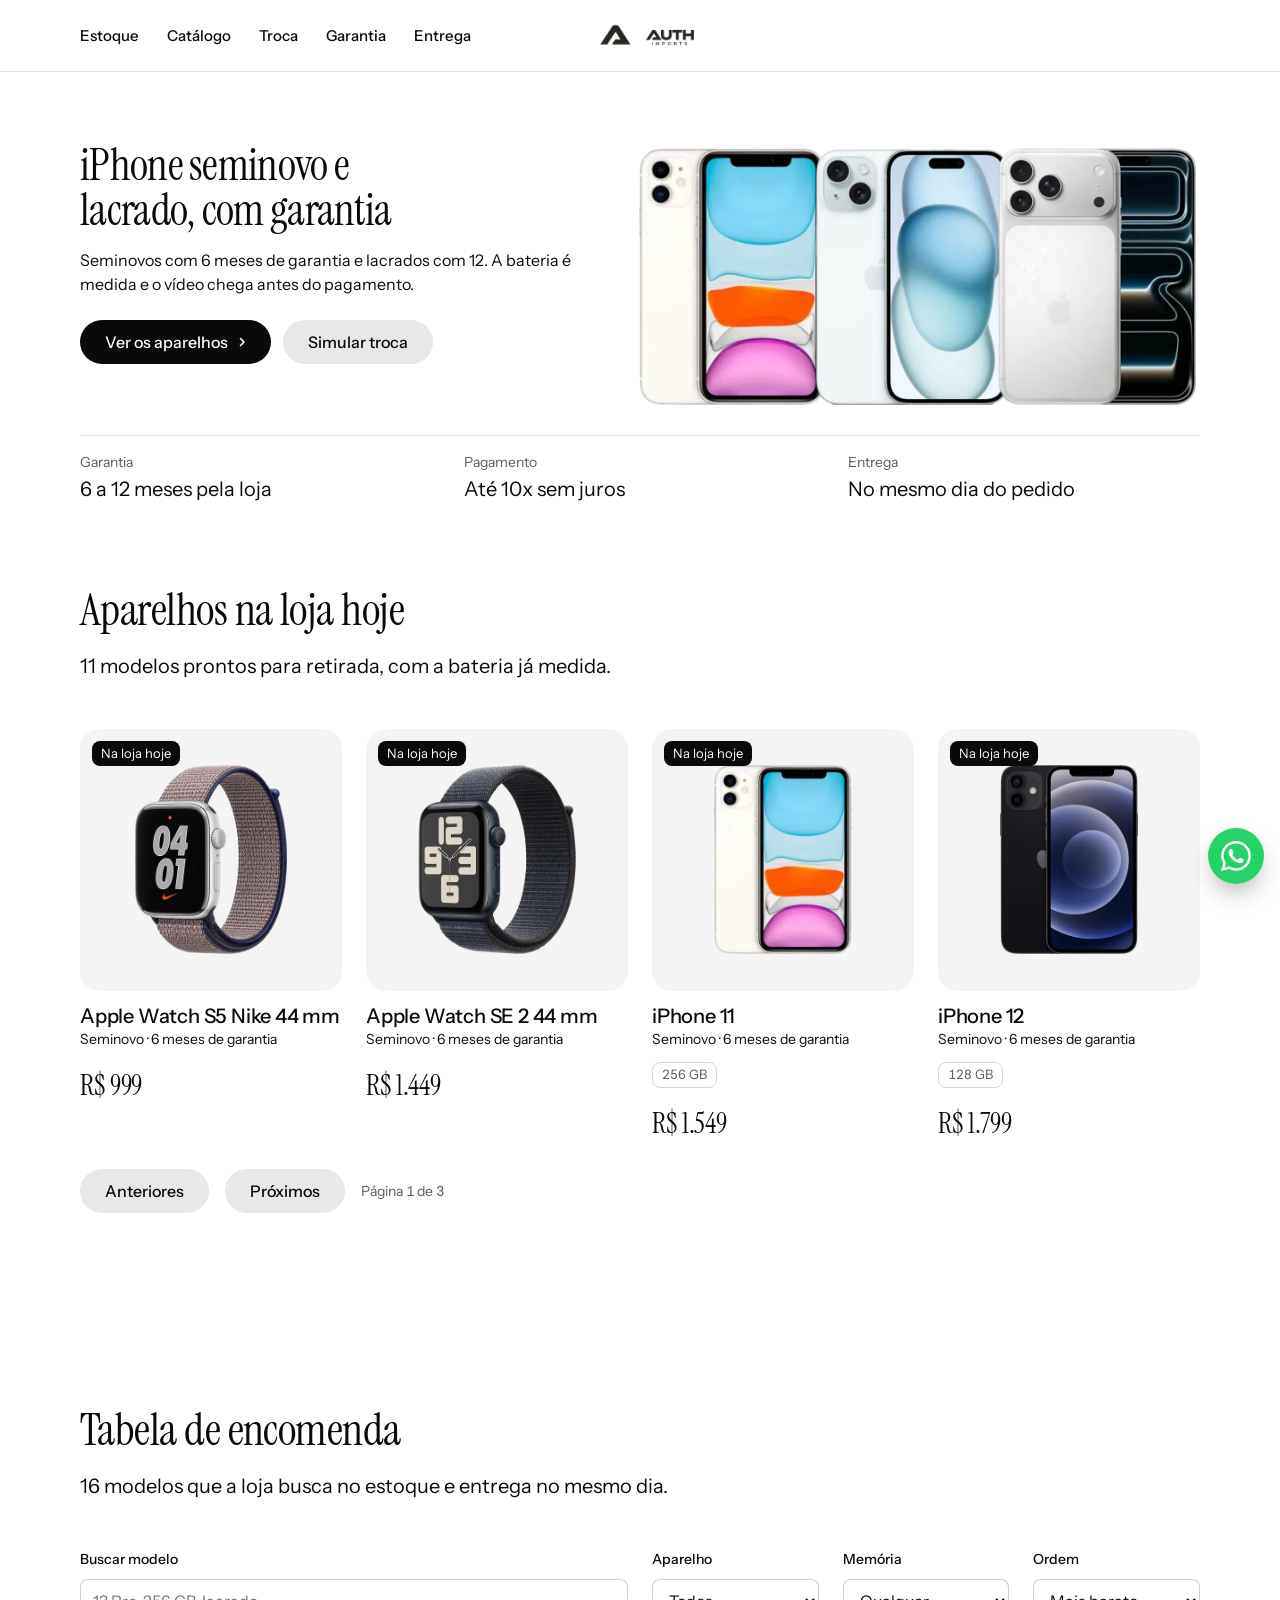
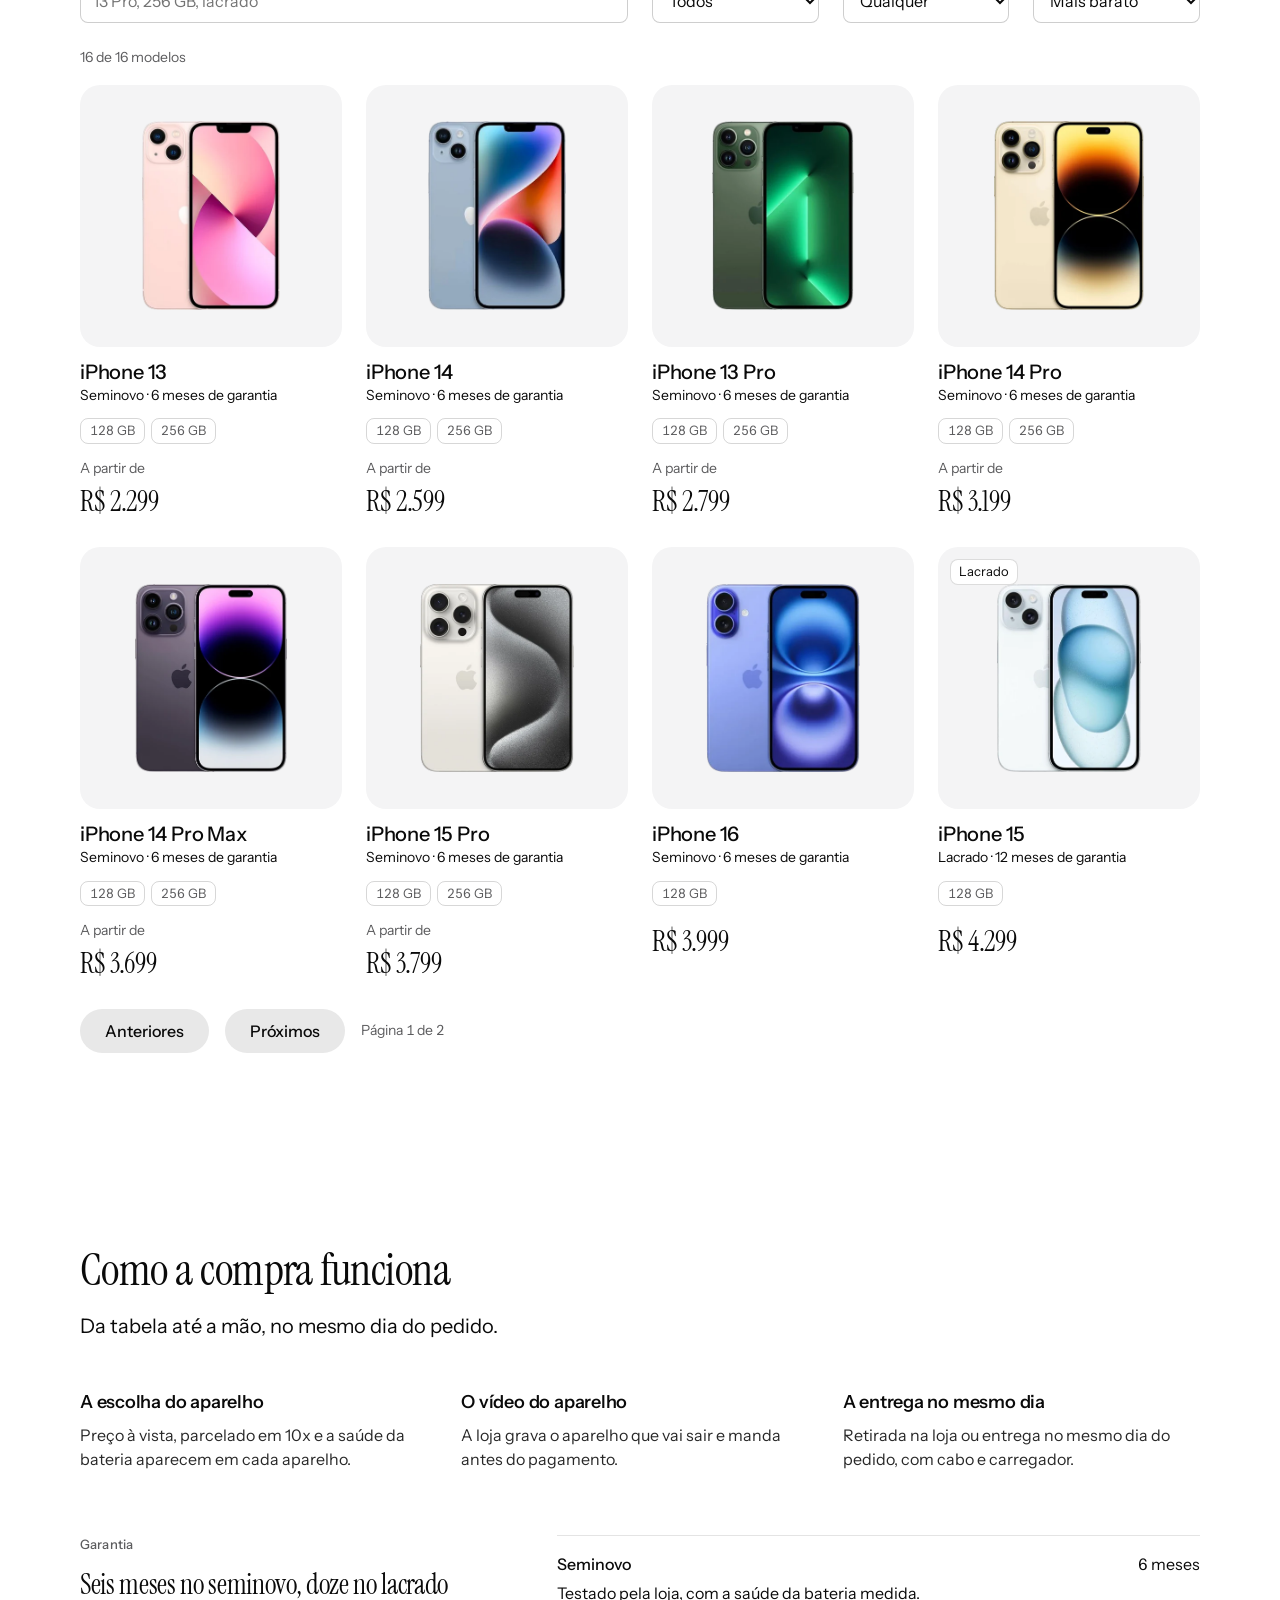
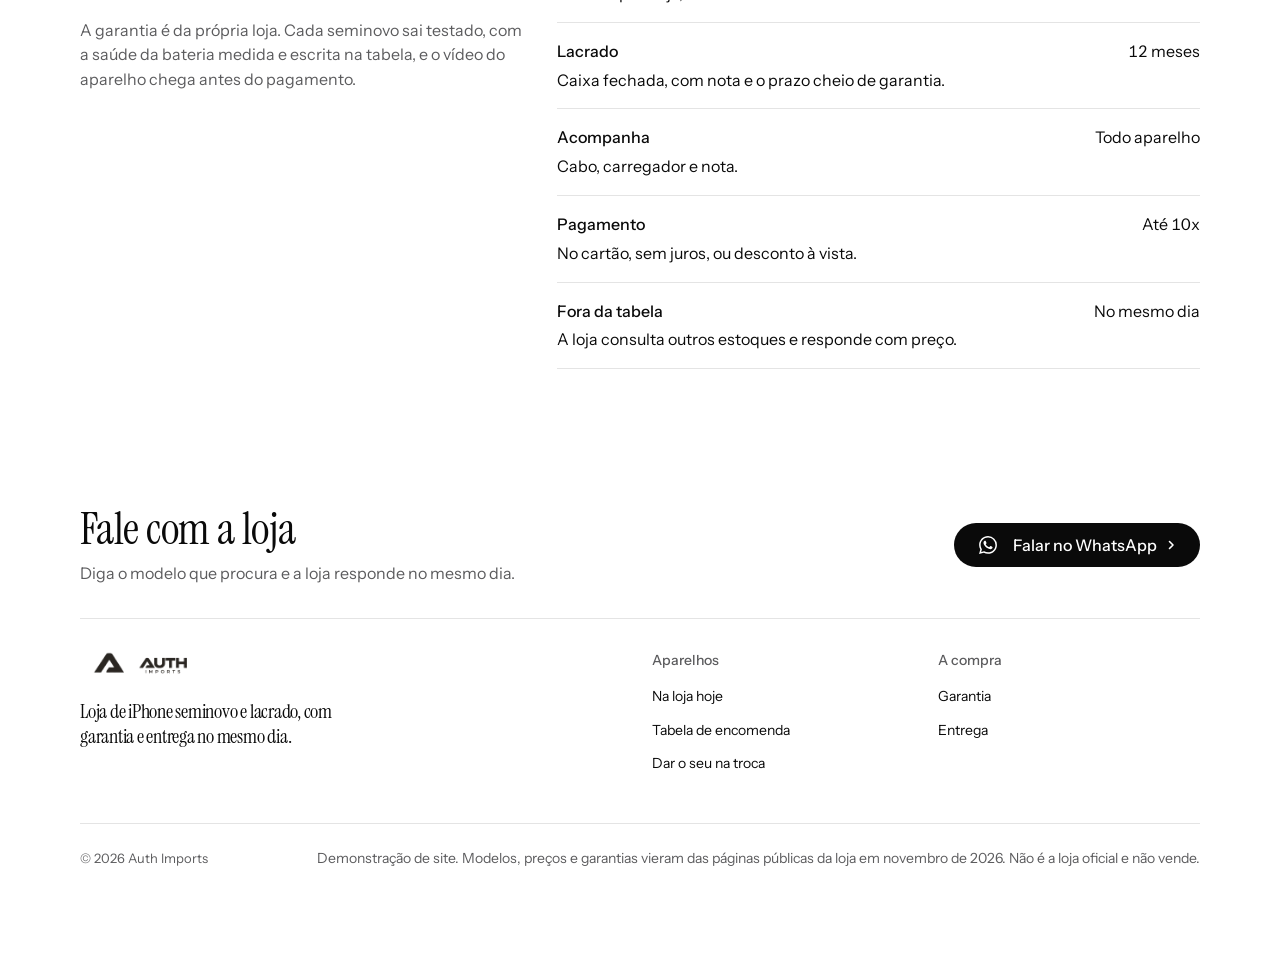
==== site/index.html @ 3ea67047 "Inicial vira vitrine e contato vai direto para o WhatsApp Feedback de usuario de teste: lista de apa" ====
<!doctype html>
<html lang="pt-BR" data-type="product" data-radius="soft" data-buttons="pill" data-motion>
<head>
<meta charset="utf-8">
<meta name="viewport" content="width=device-width, initial-scale=1, viewport-fit=cover">
<title>Auth Imports: iPhone seminovo e lacrado com garantia</title>
<meta name="description" content="Loja de iPhone seminovo e lacrado: bateria medida em cada aparelho, seis ou doze meses de garantia e entrega no mesmo dia do pedido.">
<meta property="og:type" content="website">
<meta property="og:title" content="Auth Imports: iPhone seminovo e lacrado com garantia">
<meta property="og:description" content="Bateria medida em cada aparelho, seis ou doze meses de garantia e entrega no mesmo dia.">
<meta property="og:image" content="share.jpg">
<meta name="twitter:card" content="summary_large_image">
<link rel="icon" href="assets/img/logo-dark.png" type="image/png">
<meta name="theme-color" content="#ffffff">
<!-- protótipo: não deve aparecer em busca sob o nome da loja -->
<meta name="robots" content="noindex, nofollow">
<meta name="site-kind" content="other">
<meta name="page-type" content="product">
<link rel="preconnect" href="https://fonts.googleapis.com">
<link rel="preconnect" href="https://fonts.gstatic.com" crossorigin>
<link href="https://fonts.googleapis.com/css2?family=Instrument+Serif&family=Instrument+Sans:wdth,wght@75..100,400..600&display=swap" rel="stylesheet">
<link rel="stylesheet" href="assets/system.css">
<link rel="stylesheet" href="assets/ui/cards.css">
<link rel="stylesheet" href="assets/motion/motion.css">
<link rel="stylesheet" href="assets/layout/layout.css">
<link rel="stylesheet" href="assets/icons/icon.css">
<link rel="stylesheet" href="assets/troca.css">
<link rel="stylesheet" href="assets/site.css">
<link rel="stylesheet" href="assets/campanha.css">
<style>
:root {
  --p-bg: #ffffff; --p-surface: #f4f4f5; --p-ink: #0a0a0a; --p-muted: #5c5c5e;
  --p-accent: #0a0a0a; --p-accent-ink: #ffffff; --p-action: #0a0a0a; --p-action-ink: #ffffff;
  --p-inv-bg: #0a0a0a; --p-inv-surface: #171717; --p-inv-ink: #ffffff; --p-inv-muted: #979797;
  --p-inv-accent: #ffffff; --p-inv-accent-ink: #0a0a0a; --p-inv-action: #ffffff; --p-inv-action-ink: #0a0a0a;
  --font-display: "Instrument Serif", Georgia, serif;
  --font-text: "Instrument Sans", system-ui, sans-serif;
  --display-weight: 400;
  --display-tracking: -0.012em;
  --display-tracking-xl: -0.016em;
  --ly-scale: 1.12;
}
</style>
<script>document.documentElement.classList.add('m-enter');setTimeout(()=>document.documentElement.classList.add('m-enter-done'),700)</script>
<script>document.documentElement.classList.add('mo-js');setTimeout(()=>document.documentElement.classList.add('mo-safe'),2500)</script>
<style>
  /* page CSS: inside the product cards, the catalogue's controls and the spec dialog only */
  .nav__logo img, .footer .nav__logo img { height: 26px; width: auto; display: block }

  /* the product cut-outs stand in the tile's mask instead of filling it */
  .prod { --tile-ratio: 1 / 1; text-decoration: none; gap: var(--s-3) }
  .prod .tile__media > img { object-fit: contain; padding: 14% 18%;
                             transition: transform 600ms var(--ease) }
  .sel { position: absolute; top: var(--s-3); left: var(--s-3); z-index: 1;
         font-size: var(--t-label); line-height: 1.2; padding: 4px 8px; border-radius: var(--r-sm);
         background: var(--bg); border: 1px solid color-mix(in srgb, var(--ink) 14%, transparent) }
  .sel--agora { background: var(--accent); color: var(--accent-ink); border-color: transparent }
  /* capacidades do modelo: no cartão são rótulo, na ficha viram botão */
  .caps, .ficha__caps { display: flex; flex-wrap: wrap; gap: 6px }
  .cap { font-size: var(--t-label); line-height: 1.2; padding: 4px 9px; border-radius: var(--r-sm);
         border: 1px solid color-mix(in srgb, var(--ink) 16%, transparent); color: var(--muted);
         font-variant-numeric: tabular-nums; white-space: nowrap }
  .cap--btn { min-height: 36px; padding: 0 14px; display: inline-flex; align-items: center;
              cursor: pointer; color: var(--ink); background: var(--bg);
              transition: background var(--m-in) var(--ease), color var(--m-in) var(--ease),
                          border-color var(--m-in) var(--ease) }
  .cap--btn[aria-pressed="true"] { background: var(--accent); color: var(--accent-ink); border-color: var(--accent) }
  @media (hover: hover) and (pointer: fine) {
    .cap--btn:hover:not([aria-pressed="true"]) { border-color: var(--ink) }
  }
  .prod__preco { margin-top: auto; padding-top: 2px }
  /* no tablet e no telefone as capacidades ficam so na ficha: a grade nao cabe com elas */
  @media (max-width: 1023px) { .caps { display: none } }
  .prod__apd { display: block; font-size: var(--t-small); color: var(--muted) }
  .prod__preco b { font-family: var(--font-display); font-weight: var(--display-weight);
                   font-size: var(--t-h3); letter-spacing: var(--display-tracking);
                   font-variant-numeric: tabular-nums }

  /* a linha de aparelhos e um recorte: cabe inteira no palco, nunca cortada */
  /* com faixa ancorada o palco nao pode sangrar no rodape do hero */
  .hero--product .hero__stage { margin-bottom: 0; min-height: 0 }
  /* faixa de tres fatos ancorada sob o hero */
  .hero-strip { display: grid; grid-template-columns: repeat(3, minmax(0, 1fr));
                gap: var(--s-6); margin: 0; padding-top: var(--s-4);
                border-top: 1px solid color-mix(in srgb, var(--ink) 12%, transparent) }
  .hero-strip dt { font-size: var(--t-small); color: var(--muted) }
  .hero-strip dd { margin: 0; font-size: var(--t-card) }

  .filtros { margin-bottom: var(--s-5) }
  .filtros .field { margin: 0 }
  .cat__conta { font-size: var(--t-small); color: var(--muted); margin-bottom: var(--s-4) }
  .cat__vazio { padding: var(--s-8) 0; color: var(--muted) }
  .pager { display: flex; align-items: center; flex-wrap: wrap; gap: var(--s-3) var(--s-4); margin-top: var(--s-5) }
  .pager__n { font-size: var(--t-small); color: var(--muted); font-variant-numeric: tabular-nums }
  @media (max-width: 420px) { .pager__n { flex-basis: 100%; order: -1 } .nav__logo img { height: 22px } }

  .tile__par { display: block }
  /* the tablet cuts the tile's picture so the two card rows keep their two screens */
  @media (min-width: 1024px) and (max-width: 1279px) {
    .prod { --tile-ratio: 3 / 2 }
    .prod .tile__media > img { padding: 6% 24% }
    .cat__conta { margin-bottom: var(--s-2) }
    .pager { margin-top: var(--s-3) }
    .filtros { margin-bottom: var(--s-4) }

  }
  @media (min-width: 640px) and (max-width: 1023px) {
    .filtros .field.span-6 { grid-column: auto / span 3 }
    .filtros .field.span-2 { grid-column: auto / span 3 }
    .filtros .field :is(input, select) { padding-inline: 10px; font-size: 14px }
    .prod { --tile-ratio: 2 / 1 }
    .prod .tile__media > img { padding: 4% 28% }
    .cat__conta { margin-bottom: var(--s-2) }
    .pager { margin-top: var(--s-3) }
    .filtros { margin-bottom: var(--s-4) }
    .cat__conta { margin-bottom: var(--s-3) }
  }
  @media (max-width: 639px) {
    /* a linha de aparelhos e larga: no telefone ela fecha dentro da primeira tela */
    .hero--product .hero__stage { height: 188px; min-height: 0 }
    .hero--product .hero__stage img { width: 100%; height: 100%; object-fit: contain; object-position: center bottom }
    .sel { font-size: 11px; padding: 3px 6px }
    .prod { --tile-ratio: 4 / 3 }
    .prod .tile__media > img { padding: 8% 20% }
    .prod .f-gar { display: none }
    .filtros .field.span-6 { grid-column: 1 / -1 }
    .filtros .field.span-2 { grid-column: auto / span 4 }
    .filtros .field label { font-size: 12px }
    .filtros { margin-bottom: var(--s-4) }
    .cat__conta { margin-bottom: var(--s-2) }
    .pager { margin-top: var(--s-4) }
  }

  dialog.ficha { width: min(100% - 32px, 980px); max-height: 88vh; padding: 0; border: 0;
                 border-radius: var(--r-lg); background: var(--bg); color: var(--ink);
                 box-shadow: 0 40px 90px -30px rgba(0,0,0,.45) }
  dialog.ficha::backdrop { background: color-mix(in srgb, #2a2622 62%, transparent) }
  .ficha__in { display: grid; gap: var(--s-6); padding: var(--s-6); overflow: auto; max-height: 88vh }
  @media (min-width: 760px) { .ficha__in { grid-template-columns: 5fr 7fr; gap: var(--s-8); padding: var(--s-8) }
    /* a foto acompanha a rolagem da ficha, em vez de sumir e deixar a coluna vazia */
    dialog.ficha .ficha__palco { position: sticky; top: 0 } }
  /* o palco nao estica com a tabela ao lado: moldura fixa, foto preenchendo */
  .ficha__palco { position: relative; background: var(--surface); border-radius: var(--r-md);
                  align-self: start; aspect-ratio: 1; min-height: 0; padding: 0 }
  /* mesmo padrao do palco do hero no kit: preenche o palco, folga por padding */
  .ficha__foto { position: absolute; inset: 0; width: 100%; height: 100%; max-width: none;
                 padding: var(--s-5); object-fit: contain }
  .ficha__row { display: flex; justify-content: space-between; gap: var(--s-4);
                padding: 10px 0; border-bottom: 1px solid color-mix(in srgb, var(--ink) 10%, transparent) }
  .ficha__row dt { color: var(--muted); font-size: var(--t-small) }
  .ficha__row dd { margin: 0; text-align: right }
  .ficha__preco { font-family: var(--font-display); font-size: var(--t-h2);
                  letter-spacing: var(--display-tracking) }
  .ficha__par { display: block; font-family: var(--font-text); font-size: var(--t-small); color: var(--muted) }
  .ficha__notas { display: grid; gap: var(--s-4) }
  .nota h3 { font: 500 var(--t-small)/1.3 var(--font-text); letter-spacing: 0 }
  .nota p { font-size: var(--t-small); color: var(--muted); margin-top: 2px }
  .ficha__fechar { position: absolute; top: 12px; right: 12px; width: 44px; height: 44px;
                   border-radius: 999px; background: var(--bg); border: 1px solid color-mix(in srgb, var(--ink) 14%, transparent);
                   display: grid; place-items: center; cursor: pointer }
  .demo-note { font-size: var(--t-small); color: var(--muted) }
</style>
</head>

<body>
<header class="nav nav--split">
  <div class="wrap nav__bar">
    <a class="skip-link" href="#top">Ir para o conteúdo</a>
    <a class="nav__logo" href="index.html"><img src="assets/img/logo-dark.png" alt="Auth Imports" width="496" height="120"></a>
    <nav class="nav__links" aria-label="Principal">
      <div class="nav__item"><a class="nav__link" href="#estoque">Estoque</a></div>
      <div class="nav__item"><a class="nav__link" href="#catalogo">Catálogo</a></div>
      <div class="nav__item"><a class="nav__link" href="troca.html">Troca</a></div>
      <div class="nav__item"><a class="nav__link" href="#garantia">Garantia</a></div>
      <div class="nav__item"><a class="nav__link" href="#como">Entrega</a></div>
    </nav>
    <button class="nav__toggle" type="button" aria-expanded="false" aria-label="Menu">
      <svg width="18" height="18" viewBox="0 0 18 18" aria-hidden="true"><path d="M2 5h14M2 13h14" stroke="currentColor" stroke-width="1.6" stroke-linecap="round"/></svg>
    </button>
  </div>
</header>

<main id="top" class="interna inicial">
  <section class="hero hero--product" data-enter aria-labelledby="hero-h">
    <div class="wrap"><div class="hero-text hero__in">
      <div class="hero__head">
        <div>
          <h1 id="hero-h">iPhone seminovo e lacrado, com garantia</h1>
          <p class="hero__lead">Seminovos com 6 meses de garantia e lacrados com 12. A bateria é medida e o vídeo chega antes do pagamento.</p>
        </div>
        <div class="btn-row">
          <a class="btn btn--primary" href="#estoque">Ver os aparelhos</a>
          <a class="btn btn--secondary" href="troca.html">Simular troca</a>
        </div>
      </div>
      <div class="hero__stage">
        <img class="is-cutout" src="assets/img/hero-linha.webp" alt="iPhone 11, iPhone 15 e iPhone 17 Pro Max lado a lado, de frente e de costas" fetchpriority="high" width="1304" height="600">
      </div>
    </div>
    <dl class="hero-strip">
      <div><dt>Garantia</dt><dd>6 a 12 meses pela loja</dd></div>
      <div><dt>Pagamento</dt><dd>Até 10x sem juros</dd></div>
      <div><dt>Entrega</dt><dd>No mesmo dia do pedido</dd></div>
    </dl>
    </div>
  </section>

  <section class="section" id="estoque" aria-labelledby="estoque-h">
    <div class="wrap">
      <div class="section-head">
        <h2 id="estoque-h">Aparelhos na loja hoje</h2>
        <p>11 modelos prontos para retirada, com a bateria já medida.</p>
      </div>
      <div class="grid" id="grade-estoque"></div>
      <div class="pager">
        <button class="btn btn--secondary" type="button" id="est-ant">Anteriores</button>
        <button class="btn btn--secondary" type="button" id="est-prox">Próximos</button>
        <span class="pager__n" id="est-n"></span>
      </div>
    </div>
  </section>

  <section class="section" id="catalogo" aria-labelledby="catalogo-h">
    <div class="wrap">
      <div class="group">
      <div class="section-head">
        <h2 id="catalogo-h">Tabela de encomenda</h2>
        <p>16 modelos que a loja busca no estoque e entrega no mesmo dia.</p>
      </div>
      <div class="grid filtros">
        <div class="field span-6">
          <label for="busca">Buscar modelo</label>
          <input id="busca" name="busca" type="search" autocomplete="off" placeholder="13 Pro, 256 GB, lacrado">
        </div>
        <div class="field span-2">
          <label for="tipo">Aparelho</label>
          <select id="tipo" name="tipo">
            <option value="">Todos</option>
            <option value="iphone">iPhone</option>
            <option value="ipad">iPad</option>
            <option value="mac">Mac</option>
            <option value="watch">Watch</option>
          </select>
        </div>
        <div class="field span-2">
          <label for="memoria">Memória</label>
          <select id="memoria" name="memoria">
            <option value="">Qualquer</option>
            <option value="128">128 GB</option>
            <option value="256">256 GB</option>
            <option value="512">512 GB</option>
          </select>
        </div>
        <div class="field span-2">
          <label for="ordem">Ordem</label>
          <select id="ordem" name="ordem">
            <option value="low">Mais barato</option>
            <option value="high">Mais caro</option>
            <option value="new">Mais novo</option>
          </select>
        </div>
      </div>
      <p class="cat__conta" id="conta" role="status"></p>
      <div class="grid" id="grade-catalogo"></div>
      </div>
      <div class="cat__mais">
        <div class="grid" id="grade-catalogo-2"></div>
        <div class="pager">
          <button class="btn btn--secondary" type="button" id="pag-ant">Anteriores</button>
          <button class="btn btn--secondary" type="button" id="pag-prox">Próximos</button>
          <span class="pager__n" id="pag-n"></span>
        </div>
      </div>
    </div>
  </section>

  <section class="section" id="como" aria-labelledby="como-h">
    <div class="wrap">
      <div class="section-head">
        <h2 id="como-h">Como a compra funciona</h2>
        <p>Da tabela até a mão, no mesmo dia do pedido.</p>
      </div>
      <div class="grid">
        <article class="card card--open span-4">
          <h3>A escolha do aparelho</h3>
          <p>Preço à vista, parcelado em 10x e a saúde da bateria aparecem em cada aparelho.</p>
        </article>
        <article class="card card--open span-4">
          <h3>O vídeo do aparelho</h3>
          <p>A loja grava o aparelho que vai sair e manda antes do pagamento.</p>
        </article>
        <article class="card card--open span-4">
          <h3>A entrega no mesmo dia</h3>
          <p>Retirada na loja ou entrega no mesmo dia do pedido, com cabo e carregador.</p>
        </article>
      </div>
      <div class="grid compra__base">
        <div class="span-5 stack-4 garantia" id="garantia">
          <p class="t-label muted">Garantia</p>
          <h3 class="garantia__titulo">Seis meses no seminovo, doze no lacrado</h3>
          <p>A garantia é da própria loja. Cada seminovo sai testado, com a saúde da bateria medida e escrita na tabela, e o vídeo do aparelho chega antes do pagamento.</p>
        </div>
        <ul class="rows span-7 start-6">
          <li><span class="rows__name">Seminovo</span><p>Testado pela loja, com a saúde da bateria medida.</p><span class="rows__value">6 meses</span></li>
          <li><span class="rows__name">Lacrado</span><p>Caixa fechada, com nota e o prazo cheio de garantia.</p><span class="rows__value">12 meses</span></li>
          <li><span class="rows__name">Acompanha</span><p>Cabo, carregador e nota.</p><span class="rows__value">Todo aparelho</span></li>
          <li><span class="rows__name">Pagamento</span><p>No cartão, sem juros, ou desconto à vista.</p><span class="rows__value">Até 10x</span></li>
          <li><span class="rows__name">Fora da tabela</span><p>A loja consulta outros estoques e responde com preço.</p><span class="rows__value">No mesmo dia</span></li>
        </ul>
      </div>
    </div>
  </section>
</main>

<footer class="footer closing rodape" aria-labelledby="close-h">
  <div class="wrap">
    <div class="rodape__cta">
      <div>
        <h2 class="rodape__titulo" id="close-h">Fale com a loja</h2>
        <p class="rodape__linha">Diga o modelo que procura e a loja responde no mesmo dia.</p>
      </div>
      <div class="rodape__acoes">
        <a class="btn btn--primary btn--zap" data-zap href="https://wa.me/"><span class="btn__icone" data-icone="whatsapp"></span>Falar no WhatsApp</a>
        <a class="btn btn--secondary btn--insta" data-insta href="#"><span class="btn__icone" data-icone="instagram"></span>Instagram</a>
      </div>
    </div>
    <div class="closing__links">
      <div class="grid">
        <div class="span-6 stack-4">
          <a class="nav__logo" href="index.html"><img src="assets/img/logo-dark.png" alt="Auth Imports" width="496" height="120"></a>
          <p class="footer__lede">Loja de iPhone seminovo e lacrado, com garantia e entrega no mesmo dia.</p>
        </div>
        <div class="span-3 start-7 footer__col"><h3>Aparelhos</h3><ul>
          <li><a href="#estoque">Na loja hoje</a></li>
          <li><a href="#catalogo">Tabela de encomenda</a></li>
          <li><a href="troca.html">Dar o seu na troca</a></li>
        </ul></div>
        <div class="span-3 start-10 footer__col"><h3>A compra</h3><ul>
          <li><a href="#garantia">Garantia</a></li>
          <li><a href="#como">Entrega</a></li>
          <li><a data-insta href="#">Instagram</a></li>
        </ul></div>
      </div>
      <div class="footer__legal">
        <span>&copy; 2026 Auth Imports</span>
        <span class="demo-note">Demonstração de site. Modelos, preços e garantias vieram das páginas públicas da loja em novembro de 2026. Não é a loja oficial e não vende.</span>
      </div>
    </div>
  </div>
</footer>

<dialog class="ficha" aria-labelledby="ficha-nome">
  <button class="ficha__fechar" type="button" aria-label="Fechar a ficha">
    <svg width="16" height="16" viewBox="0 0 16 16" aria-hidden="true"><path d="M3 3l10 10M13 3L3 13" stroke="currentColor" stroke-width="1.6" stroke-linecap="round"/></svg>
  </button>
  <div class="ficha__in">
    <div class="ficha__palco"><img class="ficha__foto" alt=""></div>
    <div class="stack-4">
      <h2 class="ficha__nome" id="ficha-nome">iPhone</h2>
      <p class="ficha__linha t-small muted"></p>
      <div class="ficha__caps" role="group" aria-label="Armazenamento"></div>
      <p class="ficha__preco"><b></b><span class="ficha__par"></span></p>
      <dl class="ficha__corpo"></dl>
      <div class="ficha__notas"></div>
      <div class="btn-row">
        <a class="btn btn--primary btn--zap ficha__wa" href="#"><span class="btn__icone" data-icone="whatsapp"></span>Falar no WhatsApp</a>
        <button class="btn btn--secondary ficha__troca" type="button">Simular troca</button>
      </div>
      <p class="ficha__aviso t-small muted">A mensagem abre pronta no WhatsApp da loja, com o modelo e o preço.</p>
    </div>
  </div>
</dialog>

<script type="module" src="assets/system.js"></script>
<script type="module" src="assets/motion/motion.js"></script>
<script type="module" src="assets/layout/layout.js"></script>
<script type="module" src="assets/campanha.js"></script>
<script type="module">
import { G, montarCatalogo } from './assets/catalogo.js';
import { ligarPagina, ligarFichaPagina } from './assets/pagina.js';
ligarPagina();
const porPreco = (a, b) => a.min - b.min;

// na loja hoje: quatro por vez
const estoque = G.filter(g => g.pronta).sort(porPreco);
const eA = document.getElementById('grade-estoque');
const eAnt = document.getElementById('est-ant');
const eProx = document.getElementById('est-prox');
const eN = document.getElementById('est-n');
let ePag = 0;
function desenharEstoque() {
  const paginas = Math.max(1, Math.ceil(estoque.length / 4));
  ePag = Math.min(Math.max(0, ePag), paginas - 1);
  montarCatalogo(eA, estoque.slice(ePag * 4, ePag * 4 + 4));
  eN.textContent = 'Página ' + (ePag + 1) + ' de ' + paginas;
  eAnt.disabled = ePag === 0;
  eProx.disabled = ePag >= paginas - 1;
}
eAnt.addEventListener('click', () => { ePag--; desenharEstoque(); });
eProx.addEventListener('click', () => { ePag++; desenharEstoque(); });
desenharEstoque();

// catálogo completo: busca, filtro e oito por vez
const grade = document.getElementById('grade-catalogo');
const grade2 = document.getElementById('grade-catalogo-2');
const conta = document.getElementById('conta');
const campo = document.getElementById('busca');
const tipo = document.getElementById('tipo');
const memoria = document.getElementById('memoria');
const ordem = document.getElementById('ordem');
const ant = document.getElementById('pag-ant');
const prox = document.getElementById('pag-prox');
const pagN = document.getElementById('pag-n');
const POR = 8;
let pagina = 0, filtrada = [];

const encomenda = G.filter(g => !g.pronta);

function filtrar() {
  const termos = campo.value.toLowerCase().split(/\s+/).filter(Boolean);
  const mem = memoria.value, cat = tipo.value;
  filtrada = encomenda.filter(g => {
    if (cat && g.cat !== cat) return false;
    if (mem && !g.vars.some(v => String(v.s) === mem)) return false;
    const palheiro = (g.n + ' ' + g.vars.map(v => v.s + 'gb').join(' ') + ' '
      + (g.k === 'lacrado' ? 'lacrado novo' : 'seminovo usado')).toLowerCase();
    return termos.every(t => palheiro.includes(t));
  });
  const o = ordem.value;
  filtrada.sort(o === 'high' ? (a, b) => b.min - a.min
    : o === 'new' ? (a, b) => b.y - a.y || b.min - a.min : porPreco);
  pagina = 0;
  desenhar();
}

function desenhar() {
  const paginas = Math.max(1, Math.ceil(filtrada.length / POR));
  pagina = Math.min(Math.max(0, pagina), paginas - 1);
  const fatia = filtrada.slice(pagina * POR, pagina * POR + POR);
  if (fatia.length) {
    montarCatalogo(grade, fatia.slice(0, 4));
    montarCatalogo(grade2, fatia.slice(4, 8));
  } else {
    grade.innerHTML = '<p class="cat__vazio">Nenhum aparelho com esse filtro. A loja consulta outros estoques: peça o modelo no formulário.</p>';
    grade2.innerHTML = '';
  }
  conta.textContent = filtrada.length + ' de ' + encomenda.length + ' modelos';
  pagN.textContent = 'Página ' + (pagina + 1) + ' de ' + paginas;
  ant.disabled = pagina === 0;
  prox.disabled = pagina >= paginas - 1;
}
campo.addEventListener('input', filtrar);
tipo.addEventListener('change', filtrar);
memoria.addEventListener('change', filtrar);
ordem.addEventListener('change', filtrar);
ant.addEventListener('click', () => { pagina--; desenhar(); });
prox.addEventListener('click', () => { pagina++; desenhar(); });
filtrar();

ligarFichaPagina();
</script>
</body>
</html>
---- site/assets/system.css ----
/*
  taste-skill system.css - the one system for the page. Link it first, then assets/ui/cards.css (the
  feature card, its panel and the fragment placements), then set the palette (--p-*), the fonts and
  the radius set on :root in the page (node scripts/start.mjs prints that block).
  Do not add a second grid, spacing scale, type scale, radius scale, button or card style.
*/

/* ---------------------------------------------------------------- tokens */
:root {
  /* palette (hex only; fx.js reads --bg --surface --ink --muted --accent --accent-ink) */
  --p-bg: #ffffff;
  --p-surface: #f4f4f4;
  --p-ink: #111111;
  --p-muted: #6b6b6b;
  --p-accent: #1a4be0;
  --p-accent-ink: #ffffff;
  --p-action: #1a4be0;      /* buttons, links, focus: the accent, or the ink when the accent is too pale */
  --p-action-ink: #ffffff;
  --p-inv-bg: #111111;
  --p-inv-surface: #1c1c1c;
  --p-inv-ink: #f4f4f4;
  --p-inv-muted: #a3a3a3;
  --p-inv-accent: #ffffff;
  --p-inv-accent-ink: #111111;
  --p-inv-action: #ffffff;
  --p-inv-action-ink: #111111;
  /* the lit ground behind UI and in the closing band (references/cards.md), one per page, tech pages only
     (none on kind other, which is flat): <html data-ground="sand|sky|sage|painting">. system.js gives it to every ground
     that holds UI, on light and dark pages alike; --hue on one panel changes only its accent */
  --ground-bg: #d9ccb7; --ground-surface: #e9e0d2; --ground-ink: #2a2622; --ground-muted: #5a534a; --ground-accent: #a8794a;

  /* fonts */
  --font-display: system-ui, -apple-system, "Segoe UI", sans-serif;
  --font-text: system-ui, -apple-system, "Segoe UI", sans-serif;
  --font-mono: ui-monospace, "SFMono-Regular", Menlo, Consolas, monospace;
  --display-weight: 400;    /* headlines 400; 500 on a tech page (software, gaming, hardware) */
  --display-tracking: -0.025em;

  /* the page rhythm (references/layout-v4.md): one section per screen. The header is fixed and
     --nav tall; every section is padded --padt above and --padb (plus the phone action bar, --bar)
     below, and is exactly one or two screens tall (--h: 1 or 2; --hm on a phone). The hero's words
     start --hgap under the header and its content ends --hpadb above the fold. */
  --nav: 72px;
  --padt: 120px;
  --padb: 72px;
  --hgap: 48px;
  --hpadb: 64px;
  --bar: 0px;
  /* grid: one .wrap (alias .container) for the header, every section and the footer, the same
     --gut on both sides: 1280 wide at x 80-1360 at 1440, 342 at x 24-366 at 390 */
  --container: 1280px;
  --gut: 80px;
  --pad: var(--gut);
  --gutter: 24px;

  /* spacing: 4/8 scale */
  --s-1: 4px;  --s-2: 8px;  --s-3: 12px; --s-4: 16px; --s-5: 24px;
  --s-6: 32px; --s-7: 48px; --s-8: 64px; --s-9: 96px; --s-10: 128px;
  --section: 40px;      /* only a .section outside main (the kit's demo pages); every main > section and
                           footer.closing take --padt and --padb */
  --section-band: 56px; /* the same for an older footer outside footer.closing */
  --head-gap: 48px;     /* the one heading-to-content gap, 32 on a phone (layout.css reads it as --ly-head-gap) */
  --card-pad: 16px;     /* card padding (cards.css sets its own for cards with a panel) */
  --card-gap: 16px;     /* gap between cards */

  /* type scale (the only sizes on the page) */
  --t-label: 13px;
  --t-small: 14px;
  --t-body: 16px;
  --t-lead: 18px;
  --t-card: 18px;
  --t-h3: 24px;
  /* straight lines from the phone size at 390 to the desktop size at 1440 (system.md's table) */
  --t-h2: clamp(30px, 1.72vw + 23.3px, 48px);
  --t-h1: clamp(38px, 3.24vw + 25.4px, 72px);
  /* a big number stays a step under the h2 (VI-11): 38 at 1440, 28 at 390, so it never reads as a
     section heading; a stats row and a price set their own, smaller still */
  --t-stat: clamp(28px, .952vw + 24.29px, 38px);

  /* radius: one scale (soft by default; data-radius on <html> switches it) */
  --r-sm: 8px;  --r-md: 12px; --r-lg: 20px; --r-btn: 8px;

  /* controls (fixed here; a page never adds its own) */
  --btn-h: 44px;
  --btn-h-sm: 36px;
  --nav-h: var(--nav);  /* the older name, kept for the kit's files */
  --icon: 16px;         /* small icons: socials, menu chevrons, mono brand marks */

  /* motion: the one UI ease-out (motion.css --m-ease and ui/base.css --u-ease read it; references/motion.md) */
  --ease: cubic-bezier(.2, .8, .2, 1);
  --dur: 180ms;
}
html[data-radius="sharp"] { --r-sm: 4px; --r-md: 6px;  --r-lg: 8px;  --r-btn: 4px; }
html[data-radius="soft"]  { --r-sm: 8px; --r-md: 12px; --r-lg: 20px; --r-btn: 8px; }
html[data-radius="round"] { --r-sm: 10px; --r-md: 16px; --r-lg: 24px; --r-btn: 999px; }
/* the four lit grounds (references/cards.md); sand is the default above. painting goes with
   painterly-landscape (x.ai's daylight sky over olive hills) */
html[data-ground="sky"]      { --ground-bg: #c6d3df; --ground-surface: #d6e0e9; --ground-ink: #25303a; --ground-muted: #4d5964; --ground-accent: #3f6a92; }
html[data-ground="sage"]     { --ground-bg: #cdd6c6; --ground-surface: #dce3d6; --ground-ink: #262d24; --ground-muted: #535b51; --ground-accent: #6c8e63; }
html[data-ground="painting"] { --ground-bg: #79a8d6; --ground-surface: #a6c4e2; --ground-ink: #16212c; --ground-muted: #273949; --ground-accent: #9c9b3c; }
/* cards.css takes its card and panel radii from this scale */
html[data-radius] .card { --c-r: var(--r-lg); }
html[data-radius] .panel { --p-r: var(--r-md); }

/* a phone: the header 56, the sections padded 96 / 48, the hero's words 40 under the header and its
   content ending 24 above the fold, 24 at both sides, 12 between columns */
@media (max-width: 639px) {
  :root { --nav: 56px; --padt: 96px; --padb: 48px; --hgap: 40px; --hpadb: 24px; --gut: 24px; --gutter: 12px; --card-gap: 12px; --head-gap: 32px; }
}
@media (min-width: 640px) {
  :root { --gut: 48px; --section: 48px; --section-band: 72px; --card-pad: 24px; }
}
@media (min-width: 1024px) {
  :root { --gut: 80px; --section: 56px; --section-band: 96px; --card-gap: 24px;
          --t-lead: 20px; --t-card: 20px; --t-h3: 28px; }
  /* a place (and a local service): the 1200 column at x 120-1320 */
  html[data-type="place"] { --gut: 120px; --container: 1200px; }
}
/* a place (VI-06, ST-96, PH-23): its own smaller type (h1 48/53 and 32/37, h2 32/40 and 24/30, titles
   and the sub-line 20 and 18), the Recipe 3 hero's gap under its photograph (40, 24 on a phone),
   square photographs and cards and 2px buttons, whatever data-radius and data-buttons say */
:root[data-type="place"] {
  --hgap: 40px;
  --t-h1: clamp(32px, 1.524vw + 26.06px, 48px);
  --t-h2: clamp(24px, .762vw + 21px, 32px);
  --t-h3: clamp(20px, .381vw + 18.51px, 24px);
  --r-sm: 2px; --r-md: 0px; --r-lg: 0px; --r-btn: 2px;
}
:root[data-type="place"] :is(h1, .t-h1) { line-height: 1.104; }
:root[data-type="place"] :is(h2, .t-h2) { line-height: 1.25; }
@media (max-width: 639px) {
  :root[data-type="place"] { --hgap: 24px; }
  :root[data-type="place"] :is(h1, .t-h1) { line-height: 1.156; }
}

/* ---------------------------------------------------------------- grounds (at most three) */
:root, .ground-base {
  --bg: var(--p-bg); --surface: var(--p-surface); --ink: var(--p-ink); --muted: var(--p-muted);
  --accent: var(--p-accent); --accent-ink: var(--p-accent-ink); --card: var(--p-surface);
  --action: var(--p-action); --action-ink: var(--p-action-ink);
}
.ground-surface {
  --bg: var(--p-surface); --surface: var(--p-bg); --ink: var(--p-ink); --muted: var(--p-muted);
  --accent: var(--p-accent); --accent-ink: var(--p-accent-ink); --card: var(--p-bg);
  --action: var(--p-action); --action-ink: var(--p-action-ink);
}
.ground-inverse {
  --bg: var(--p-inv-bg); --surface: var(--p-inv-surface); --ink: var(--p-inv-ink); --muted: var(--p-inv-muted);
  --accent: var(--p-inv-accent); --accent-ink: var(--p-inv-accent-ink); --card: var(--p-inv-surface);
  --action: var(--p-inv-action); --action-ink: var(--p-inv-action-ink);
}
:root, .ground-base, .ground-surface, .ground-inverse {
  --line: color-mix(in oklab, var(--ink) 11%, transparent);
  --line-strong: color-mix(in oklab, var(--ink) 20%, transparent);
  /* effects (fx.js) and UI fragments (assets/ui) take the colours of the ground they sit on */
  --fx-bg: var(--bg); --fx-surface: var(--surface); --fx-ink: var(--ink); --fx-muted: var(--muted);
  --fx-accent: var(--accent); --fx-accent-ink: var(--accent-ink);
  --ui-font: var(--font-text); --ui-mono: var(--font-mono); --ui-radius: var(--r-md);
}
.ground-base, .ground-surface, .ground-inverse { background: var(--bg); color: var(--ink); }

/* ---------------------------------------------------------------- base */
*, *::before, *::after { box-sizing: border-box; }
/* an anchor lands on the section's top (the judge's frame): the fixed header covers --nav of its --padt */
html { -webkit-text-size-adjust: 100%; scroll-padding-top: 0; scroll-behavior: auto; margin: 0; }
body {
  margin: 0; background: var(--bg); color: var(--ink);
  font: 400 var(--t-body)/1.55 var(--font-text);
  -webkit-font-smoothing: antialiased; text-rendering: optimizeLegibility; overflow-x: clip;
}
img, svg, video, canvas { display: block; max-width: 100%; }
/* hidden means hidden, also on an img the line above makes a block (a menu tab's photograph, a peek photograph) */
[hidden] { display: none !important; }
img, video { height: auto; }
a { color: inherit; text-decoration: none; }
button { font: inherit; color: inherit; }
h1, h2, h3, h4, p, ul, ol, figure, blockquote { margin: 0; }
ul, ol { padding: 0; list-style: none; }
h1, h2, h3, h4 {
  font-family: var(--font-display); font-weight: var(--display-weight);
  letter-spacing: var(--display-tracking); text-wrap: balance; overflow-wrap: break-word;
  /* a long word (a German compound at 390) breaks at a syllable with a hyphen, in the language of <html lang>;
     only words of 10 letters or more, 4 at least on each side, so a short English heading never breaks */
  hyphens: auto; -webkit-hyphens: auto; hyphenate-limit-chars: 10 4 4;
}
h1, .t-h1 { font-size: var(--t-h1); line-height: 1.04; }
h2, .t-h2 { font-size: var(--t-h2); line-height: 1.1; }
h3, .t-h3 { font-size: var(--t-h3); line-height: 1.2; }
h4, .t-card { font-family: var(--font-text); font-weight: 500; font-size: var(--t-card); line-height: 1.3; letter-spacing: -0.01em; }
p { text-wrap: pretty; }
.t-lead  { font-size: var(--t-lead); line-height: 1.5; }
.t-body  { font-size: var(--t-body); line-height: 1.55; }
.t-small { font-size: var(--t-small); line-height: 1.5; }
.t-label { font-size: var(--t-label); font-weight: 500; line-height: 1.4; letter-spacing: 0.01em; }
.t-stat  { font-family: var(--font-display); font-weight: var(--display-weight); font-size: var(--t-stat);
           line-height: 1; letter-spacing: var(--display-tracking); font-variant-numeric: tabular-nums; }
.muted { color: var(--muted); }
.mono  { font-family: var(--font-mono); }
.measure { max-width: 62ch; }
:focus-visible { outline: 2px solid var(--action); outline-offset: 2px; border-radius: 2px; }
::selection { background: color-mix(in oklab, var(--accent) 30%, transparent); }

/* ---------------------------------------------------------------- grid */
.wrap, .container { width: min(100% - 2 * var(--gut), var(--container)); margin-inline: auto; padding-inline: 0; }
.grid { display: grid; grid-template-columns: repeat(12, minmax(0, 1fr)); column-gap: var(--gutter); row-gap: var(--card-gap); }
.grid > * { min-width: 0; grid-column: 1 / -1; }
.section { padding-block: var(--section); }

/* ---------------------------------------------------------------- one section per screen
   The page is a stack of screens. Framed at scrollY = k x the screen height, a shot shows exactly one
   section: the hero alone on the first screen, every other section (and footer.closing, the close and
   the footer in one) exactly one or two screens tall, its h2 first, --padt under its top. Heights
   and padding do it: no pinning, snapping or script.
     <section class="section" id=".." style="--h: 2">     (2 screens; --hm sets a phone's count alone)
       <div class="wrap"> the h2 first, then the content </div>     (the one in-flow child)
     </section>
   A layer (a full-bleed photograph or ground behind the words) is an <img class="layer" aria-hidden="true">
   beside the .wrap. Content must fit: one screen holds 708px of content at 1440x900 (900 - 120 - 72),
   two hold 1,608 (the second screen's part starts --padt under its top with .g2). From 640 to 1279 a
   section keeps at least its screens and grows past them rather than overlap the next. */
main > :is(section, .section), footer.closing {
  position: relative; box-sizing: border-box;
  height: calc(var(--h, 1) * 100vh); height: calc(var(--h, 1) * 100svh);
  padding: var(--padt) 0 calc(var(--padb) + var(--bar));
}
main > :is(section, .section) > :is(.wrap, .container), footer.closing > .wrap { position: relative; z-index: 1; height: 100%; }
main > :is(section, .section) > :is(.wrap, .container):not(.grid) { display: flex; flex-direction: column; }
/* a .wrap that is the section's grid too (class="wrap grid"): its rows start at the top */
main > :is(section, .section) > :is(.wrap, .container).grid { align-content: start; }
/* .fill: the block that takes what the screen leaves under the heading (a photograph, a frame) */
main > :is(section, .section) > .wrap > .fill { flex: 1 1 0; min-height: 0; }
/* two screens as two groups: row 1 the h2 and the first group, row 2 the rest (no second h2), starting
   --padt under the second screen's top, so the second shot looks like any other section */
main > :is(section, .section).g2, footer.closing.g2 { --h: 2; }
main > :is(section, .section).g2 > :is(.wrap, .container), footer.closing.g2 > .wrap { display: grid; grid-template-rows: minmax(0, 1fr) minmax(0, 1fr); row-gap: calc(var(--padt) + var(--padb) + var(--bar)); }
main > :is(section, .section).g2 > :is(.wrap, .container) > *, footer.closing.g2 > .wrap > * { min-height: 0; align-self: start; }
main > :is(section, .section).g2 > :is(.wrap, .container) > :is(.group, .fill) { align-self: stretch; }
/* a group: one screen's part of a .g2 section (its h2 and first rows, or the rest) */
.group { display: flex; flex-direction: column; min-height: 0; }
/* each screen's card row runs down to that screen's foot (the cards stretch, their panels grow), so
   the second screen of a .g2 is never a short row over an empty ground; both rows end on the same line */
@media (min-width: 1024px) {
  main > :is(section, .section).g2 > .wrap > .grid:last-child,
  main > :is(section, .section).g2 > .wrap > .group > .grid:last-child { align-self: stretch; flex: 1 1 auto; min-height: 0; }
}
.group > .fill { flex: 1 1 0; min-height: 0; }
@media (min-width: 640px) and (max-width: 1279px) {
  main > :is(section, .section):not(.hero, .section--hero), footer.closing {
    height: auto; min-height: calc(var(--h, 1) * 100vh); min-height: calc(var(--h, 1) * 100svh);
  }
  /* the section is a column and its .wrap takes all of it, so a .fill (a photograph, a frame) still
     grows to the section's foot (a min-height percentage would not resolve, leaving it at its least) */
  /* :where() keeps it at no weight, so a page's own phone- or tablet-only hiding (section.desk-only { display: none }) wins */
  :where(main > :is(section, .section):not(.hero, .section--hero), footer.closing) { display: flex; flex-direction: column; }
  main > :is(section, .section):not(.hero, .section--hero) > :is(.wrap, .container), footer.closing > .wrap { flex: 1 0 auto; height: auto; min-height: 0; }
}
/* a phone: lvh (the screen with its bars hidden) for every section but the hero; --hm when stacking
   makes the content taller than the desktop count */
@media (max-width: 639px) {
  /* at least its screens, never less: content a screen cannot hold makes the section taller (the rhythm
     check then asks for --hm: 2 or less content); a fixed height would lay its last rows over the next
     section, the fault the phone shots showed most (a list under the closing heading and its button) */
  main > :is(section, .section):not(.hero, .section--hero), footer.closing {
    height: auto; min-height: calc(var(--hm, var(--h, 1)) * 100vh); min-height: calc(var(--hm, var(--h, 1)) * 100lvh);
  }
  /* one grid row at least the screens tall that grows with the .wrap's content: the .wrap is stretched to
     it, so its .fill and its two groups still share a definite height */
  /* (at no weight, as on the tablet: a page's own section.desk-only { display: none } still hides it) */
  :where(main > :is(section, .section):not(.hero, .section--hero):has(> :is(.wrap, .container)), footer.closing) {
    display: grid; grid-template-columns: minmax(0, 1fr); grid-template-rows: 1fr; grid-auto-rows: auto;
  }
  main > :is(section, .section):not(.hero, .section--hero) > :is(.wrap, .container), footer.closing > .wrap { height: auto; }
  main > :is(section, .section).g2m, footer.closing.g2m { --hm: 2; }
  main > :is(section, .section).g2m > :is(.wrap, .container), footer.closing.g2m > .wrap { display: grid; grid-template-rows: minmax(0, 1fr) minmax(0, 1fr); row-gap: calc(var(--padt) + var(--padb) + var(--bar)); }
  /* stacked in one, the two groups keep the open cards' 32px, so the first group's last panel never meets
     the next card's title */
  main > :is(section, .section).g2:not(.g2m) > :is(.wrap, .container) { display: flex; row-gap: var(--s-6); }
  /* what the two screens leave goes around the second group, so it opens below the header, not on the fold */
  main > :is(section, .section).g2:not(.g2m) > :is(.wrap, .container) > :last-child { margin-block: auto; }
  main > :is(section, .section).g2:not(.g2m) > :is(.wrap, .container) > * { align-self: stretch; }
}
/* a layer: the photograph or ground of a whole section, under its words, edge to edge */
main > :is(section, .section) > :is(img, video, canvas, picture).layer,
footer.closing > :is(img, video, canvas, picture).layer {
  position: absolute; inset: 0; z-index: 0; width: 100%; height: 100%; max-width: none; object-fit: cover; object-position: var(--pos, 50% 50%);
}
main > :is(section, .section) > picture.layer > img { width: 100%; height: 100%; object-fit: cover; }

/* the hero: exactly the first screen, the fixed header over its top. Its words start --hgap under the
   header (--photo adds a full-bleed photograph's height above them on a place); its content ends
   --hpadb above the fold, and nothing of the next section shows, at 1440, 1024, 820 and 390.
     <section class="hero hero--<type>"><div class="wrap"><div class="hero-text"> .. </div>[one strip]</div></section>
   .hero-text holds the whole composition (the words, and the picture or window beside or under them);
   one docked strip (logos, three facts) may follow it, at most 96px, desktop only. */
main > :is(.hero, .section--hero) {
  height: 100vh; height: 100svh; min-height: 0;
  padding: calc(var(--nav) + var(--photo, 0px) + var(--hgap)) 0 calc(var(--hpadb) + var(--bar));
}
:is(.hero, .section--hero) > .wrap { height: 100%; display: grid; grid-template-rows: minmax(0, 1fr) auto; row-gap: var(--s-7); }
:is(.hero, .section--hero) > .wrap > .hero-text { min-height: 0; }
/* a phone: the hero is at least the first screen and grows when a short phone (320x640) cannot hold its
   words, buttons and picture, so nothing of it lies over the next section or under the header */
@media (max-width: 639px) {
  main > :is(.hero, .section--hero) { height: auto; min-height: 100vh; min-height: 100svh; }
  main > :is(.hero, .section--hero):has(> :is(.wrap, .container)) { display: grid; grid-template-columns: minmax(0, 1fr); grid-template-rows: 1fr; grid-auto-rows: auto; }
  main > :is(.hero, .section--hero) > :is(.wrap, .container) { height: auto; }
}
:is(.hero, .section--hero) > .wrap > .hero-strip { grid-row: 2; max-height: 96px; }
@media (max-width: 639px) { :is(.hero, .section--hero) > .wrap > .hero-strip { display: none; } }
.section--hero .section-head { max-width: 860px; }
/* the starter's own hero (hero-split): the words on span-5 top-aligned, the picture on span-6 start-7
   as tall as the hero's content box (at most 716 at 1440x900); a phone stacks words, then the picture
   in what is left */
.hero-text.hero-split { height: 100%; align-items: stretch; }
.hero-split > .hero-copy { align-self: start; }
.hero-split > .hero-visual { position: relative; min-height: 0; height: 100%; }
@media (max-width: 1023px) {
  .hero-text.hero-split { display: flex; flex-direction: column; gap: var(--s-6); }
  .hero-split > .hero-visual { flex: 1 1 0; min-height: 200px; height: auto; }
}
.hero-copy > * + * { margin-top: var(--s-5); }
/* the h1 first in the words' column: its capitals start on the picture's top line, not the line box's
   (the leading above the capitals would put the words about 12px under the photograph's top) */
.hero-copy > h1:first-child { text-box: trim-start cap alphabetic; }
.hero-copy > .btn-row { margin-top: var(--s-6); }
/* three short facts at the foot of the words' column, on the picture's bottom line (no dead space
   under the buttons): <dl class="hero-facts"><div><dt>..</dt><dd>..</dd></div> x3</dl> */
@media (min-width: 1024px) {
  .hero-split > .hero-copy { height: 100%; display: flex; flex-direction: column; }
  .hero-split > .hero-copy > .hero-facts { margin-top: auto; }
}
.hero-facts { display: grid; grid-template-columns: repeat(3, minmax(0, 1fr)); gap: var(--s-5) var(--gutter); margin: 0; }
.hero-facts > div { display: grid; gap: var(--s-1); align-content: start; }
.hero-facts dt { font-size: var(--t-small); color: var(--muted); }
.hero-facts dd { margin: 0; font-weight: 500; }
@media (max-width: 1023px) { .hero-facts { display: none; } }
/* a notice line above the h1 (changed hours, a delivery cut-off): one line with a number, static,
   starting on the left line like the h1 under it */
.hero-notice { font-size: var(--t-small); font-weight: 500; color: var(--ink); }
.hero-notice b, .hero-notice strong { font-weight: 500; color: var(--accent); }
.hero-copy > .hero-notice + h1 { margin-top: var(--s-5); }

/* a phone: open tiles from a row of three or four (rooms, goods, beans) go two-up, an odd last one
   across the row, so a row of three fits one 844px screen (stacked one under another they need two) */
@media (max-width: 639px) {
  .grid > .tile:is(.span-3, .span-4) { grid-column: auto / span 6; }
  .grid > .tile:is(.span-3, .span-4):nth-child(odd of .tile):nth-last-child(1 of .tile) { grid-column: 1 / -1; }
  .grid > .tile:is(.span-3, .span-4) .tile__head { flex-wrap: wrap; gap: 0 var(--s-2); }
}
/* a phone: open cards (words on the ground, the panel under them) stacked one under another keep 32px
   between a panel's foot and the next card's title, so a title never reads as the panel's caption */
@media (max-width: 639px) { .grid:has(> .card--open) { row-gap: var(--s-6); } }
/* a phone stacks a two-screen section's four open tiles into its two screens: their panels take 180px (a wide
   crop), so the h2 and the first two tiles of two lines each end on the first screen and the four inside both,
   not a third of a screen past. A page that sets its group's own --p-h (#features .panel) sets its phone value
   too, as the starter does */
@media (max-width: 639px) { main > :is(section, .section).g2 .card--open > .panel { --p-h: 180px; } }
/* spans: desktop >= 1024. Tablet 640-1023: text cards on span-3 and span-6 go two-up; cards with a
   panel (a visual needs the width; the one exception is a span-6 pair, below)
   and everything else (split text and visuals, span-4 cards, span-5/7/8 blocks) take the full row, so a split stacks and no row is left half empty. Phone < 640: one column. */
@media (min-width: 640px) and (max-width: 1023px) {
  .grid > .card.span-3:not(:has(> .panel)), .grid > .card.span-6:not(:has(> .panel)) { grid-column: auto / span 6; }
  /* the one exception with a panel: a 2x2 (or a pair) of span-6 cards stays two-up from 720px (a panel
     of about 310px and more, wide enough for a kit fragment), so four cards take one or two screens
     at 768-820 instead of a card per row (four stacked panels run past two screens). Split cards and
     every other span keep the full row. Under 720 a card per row. */
  @media (min-width: 720px) {
    .grid > .card.span-6:has(> .panel):not(.card--split) { grid-column: auto / span 6; }
    .grid > .card.span-6:has(> .panel):not(.card--split):nth-child(odd of .card.span-6):nth-last-child(1 of .card.span-6) { grid-column: 1 / -1; }
  }
  /* open tiles (rooms, models, people, a photo pair) go two-up; an odd last one takes the row */
  .grid > .tile:is(.span-3, .span-4, .span-6) { grid-column: auto / span 6; }
  .grid > .tile:is(.span-3, .span-4, .span-6):nth-child(odd of .tile):nth-last-child(1 of .tile) { grid-column: 1 / -1; }
}
@media (min-width: 1024px) {
  .span-2  { grid-column: auto / span 2; }
  .span-3  { grid-column: auto / span 3; }
  .span-4  { grid-column: auto / span 4; }
  .span-5  { grid-column: auto / span 5; }
  .span-6  { grid-column: auto / span 6; }
  .span-7  { grid-column: auto / span 7; }
  .span-8  { grid-column: auto / span 8; }
  .span-9  { grid-column: auto / span 9; }
  .span-10 { grid-column: auto / span 10; }
  .span-12 { grid-column: auto / span 12; }
  .start-1 { grid-column-start: 1; } .start-2 { grid-column-start: 2; } .start-3 { grid-column-start: 3; }
  .start-5 { grid-column-start: 5; } .start-6 { grid-column-start: 6; } .start-7 { grid-column-start: 7; }
  .start-4 { grid-column-start: 4; } .start-8 { grid-column-start: 8; } .start-9 { grid-column-start: 9; }
  .start-10 { grid-column-start: 10; }
  /* a split is top-aligned: the words' first line and the picture's top on one line (never centred
     against each other, never mirrored: text left, the visual right, on every split of the page) */
  .grid--middle, .grid--top { align-items: start; }
}
/* card rows: every card in a row the same height (a plain .grid stretches them) */
.grid:is(.grid--middle, .grid--top) > .card { align-self: stretch; }
/* 1024-1279: a span-4 card's panel would be about 220px wide, too narrow for real UI. Cards with a
   panel on span-4 go two-up, a span-8 one takes the row, and an odd last one takes the row too
   (steps, proof row: two, then one wide; bento: the wide card, then the four small ones two by two) */
@media (min-width: 1024px) and (max-width: 1279px) {
  .grid > .card.span-4:has(> .panel) { grid-column: auto / span 6; }
  .grid > .card.span-8:has(> .panel),
  .grid > .card.span-4:has(> .panel):nth-child(odd of .card.span-4):nth-last-child(1 of .card.span-4) { grid-column: 1 / -1; }
}

/* ---------------------------------------------------------------- section heading */
.section-head { max-width: 760px; margin-bottom: var(--head-gap); display: grid; gap: var(--s-4); }
/* every heading starts on the left line (a centred head among left ones reads as a mistake): the
   old centred head is left-aligned too */
.section-head--center { text-align: left; justify-items: start; }
/* a head row: the h2 (and its line) left, one link or the section's button at the right line */
.section-head--split { max-width: none; display: flex; align-items: end; justify-content: space-between; gap: var(--s-5); flex-wrap: wrap; }
.section-head--split > div { display: grid; gap: var(--s-4); max-width: 760px; }
.section-head p { color: var(--ink); font-size: var(--t-lead); line-height: 1.5; max-width: 60ch; }
.section-head--row { max-width: none; display: flex; align-items: end; justify-content: space-between; gap: var(--s-5); flex-wrap: wrap; }
.section-head--row > div { display: grid; gap: var(--s-4); max-width: 760px; }
/* the hero row (hero-product, hero-cycle): the h1 and its line left, the buttons right, across 1280 */
.section--hero .section-head--row { max-width: none; }

/* ---------------------------------------------------------------- buttons (one pair, a dealt look)
   One pair a page, .btn--primary and .btn--secondary, in the look dealt with the page (sections.md)
   and set once on <html data-buttons>; the markup never changes:
     solid  filled primary, outlined secondary, the radius scale (Figma; the default)
     pill   pills, a chevron after the primary's label, a tinted secondary (x.ai)
     tonal  the radius scale, a tinted secondary with no outline (Linear, Vercel)
     arrow  an arrow after the primary's label; the secondary is a text link with an arrow (Stripe)
     block  near-square corners, 48px tall; the secondary is an underlined text link (shops, hotels) */
.btn {
  display: inline-flex; align-items: center; justify-content: center; gap: var(--s-2);
  height: var(--btn-h); padding: 0 var(--s-5); border-radius: var(--r-btn); border: 1px solid transparent;
  font: 500 var(--t-body)/1 var(--font-text); letter-spacing: 0; white-space: nowrap; cursor: pointer;
  transition: background-color var(--dur) var(--ease), color var(--dur) var(--ease), border-color var(--dur) var(--ease), text-decoration-color var(--dur) var(--ease);
}
.btn--primary { background: var(--action); color: var(--action-ink); }
.btn--primary:hover { background: color-mix(in oklab, var(--action) 86%, var(--ink)); }
/* an inverted primary (the action is the ground's ink: a brand band, a lit ground): its hover steps toward the ground, as the filled one steps toward the ink */
.ground-brand .btn--primary:hover { background: color-mix(in oklab, var(--action) 88%, var(--bg)); }
/* the ground's own colour with a clear border: never grey on grey, readable on an effect too */
.btn--secondary { background: var(--bg); color: var(--ink); border-color: var(--line-strong); }
.btn--secondary:hover { background: color-mix(in oklab, var(--bg) 94%, var(--ink)); border-color: color-mix(in oklab, var(--ink) 35%, transparent); }
.btn--sm { height: var(--btn-h-sm); padding: 0 var(--s-4); font-size: var(--t-small); }
html[data-buttons="pill"] { --r-btn: 999px; }
html[data-buttons="block"] { --r-btn: 2px; --btn-h: 48px; }
html:is([data-buttons="pill"], [data-buttons="tonal"]) .btn--secondary { background: color-mix(in oklab, var(--ink) 8%, var(--bg)); border-color: transparent; }
html:is([data-buttons="pill"], [data-buttons="tonal"]) .btn--secondary:hover { background: color-mix(in oklab, var(--ink) 14%, var(--bg)); border-color: transparent; }
/* arrow and block: the secondary is a text link at the button's height (no box: one button look) */
html:is([data-buttons="arrow"], [data-buttons="block"]) .btn--secondary {
  background: none; border-color: transparent; padding-inline: var(--s-2);
  text-decoration: underline; text-underline-offset: 4px; text-decoration-color: var(--line-strong);   /* the .link look */
}
html:is([data-buttons="arrow"], [data-buttons="block"]) .btn--secondary:hover { background: none; border-color: transparent; text-decoration-color: currentColor; }
/* the glyph after a label: a chevron (pill) or an arrow (arrow), drawn so every font shows the same */
html[data-buttons="pill"] .btn--primary::after,
html[data-buttons="arrow"] :is(.btn--primary, .btn--secondary)::after {
  content: ""; flex: none; width: 12px; height: 12px; margin-right: -2px; background: currentColor;
  -webkit-mask: var(--btn-glyph) center / contain no-repeat; mask: var(--btn-glyph) center / contain no-repeat;
  transition: transform var(--dur) var(--ease);
}
html[data-buttons="pill"] { --btn-glyph: url("data:image/svg+xml,%3Csvg xmlns='http://www.w3.org/2000/svg' viewBox='0 0 12 12'%3E%3Cpath d='M4.5 2.5 8 6l-3.5 3.5' fill='none' stroke='black' stroke-width='1.6' stroke-linecap='round' stroke-linejoin='round'/%3E%3C/svg%3E"); }
html[data-buttons="arrow"] { --btn-glyph: url("data:image/svg+xml,%3Csvg xmlns='http://www.w3.org/2000/svg' viewBox='0 0 12 12'%3E%3Cpath d='M1.5 6h8.5M6.5 2.5 10 6l-3.5 3.5' fill='none' stroke='black' stroke-width='1.5' stroke-linecap='round' stroke-linejoin='round'/%3E%3C/svg%3E"); }
@media (hover: hover) and (pointer: fine) { html:is([data-buttons="pill"], [data-buttons="arrow"]) .btn:hover::after { transform: translateX(3px); } }
.btn:active { transform: translateY(1px) scale(.985); }
.btn--arrow::after { content: "\2192"; transition: transform var(--dur) var(--ease); }
@media (hover: hover) and (pointer: fine) { .btn--arrow:hover::after { transform: translateX(3px); } }
/* the drawn arrow (assets/motion: its stem grows and its head moves 3px on hover), the last child of
   a primary button, a pill or a link: <svg class="m-arrow" viewBox="0 0 12 12" aria-hidden="true">
   <path class="m-arrow__stem" d="M1 6h8"/><path class="m-arrow__head" d="M4.5 2.5 8 6l-3.5 3.5"/></svg>.
   It replaces the dealt glyph, so a button never shows two */
.m-arrow { flex: none; width: 12px; height: 12px; margin-right: -2px; overflow: visible;
           fill: none; stroke: currentColor; stroke-width: 1.6; stroke-linecap: round; stroke-linejoin: round; }
.btn--xl .m-arrow { width: 0.62em; height: 0.62em; stroke-width: 1.4; }
:is(.btn, .link, .pill):has(> .m-arrow)::after { content: none; display: none; }
.btn-row { display: flex; flex-wrap: wrap; gap: var(--s-3); align-items: center; }
.section-head--center .btn-row { justify-content: center; }
/* on the phone every button row stacks full width */
@media (max-width: 639px) {
  .btn-row { flex-direction: column; align-items: stretch; width: 100%; justify-self: stretch; }
  /* full width, the second action is a text link at the button's height under the filled one (an
     outline across the whole screen reads as a rule, a pale fill as a switched-off button) */
  .btn-row > .btn--secondary { background: none; border-color: transparent; text-decoration: underline; text-underline-offset: 4px; text-decoration-color: var(--line-strong); }
  .section-head--split > .btn { width: 100%; }
}
.link { display: inline-flex; align-items: center; gap: var(--s-2); font-weight: 500; color: var(--ink);
        text-decoration: underline; text-decoration-color: var(--line-strong); text-underline-offset: 4px;
        transition: text-decoration-color var(--dur) var(--ease); }
.link:hover { text-decoration-color: currentColor; }
.link::after { content: "\2192"; display: inline-block; text-decoration: none; transition: transform var(--dur) var(--ease); }
@media (hover: hover) and (pointer: fine) { .link:hover::after { transform: translateX(3px); } }
.pill { display: inline-flex; align-items: center; gap: var(--s-2); height: 32px; padding: 0 var(--s-3);
        border-radius: 999px; border: 1px solid var(--line); background: var(--card);
        font-size: var(--t-label); color: var(--ink); }
.pill .muted { color: var(--muted); }

/* ---------------------------------------------------------------- card (one style) */
.card {
  display: flex; flex-direction: column; gap: var(--s-2); min-width: 0;
  background: var(--card); border: 1px solid var(--line); border-radius: var(--r-lg); padding: var(--card-pad);
}
/* small titles in the text face: a display face at 20px (a condensed or hairline serif) reads smaller than the body */
.card > h3, .card > h4, .card--plan h3 { font-family: var(--font-text); font-weight: 500; font-size: var(--t-card); line-height: 1.3; letter-spacing: -0.01em; }
/* the type floor (system.md): text people read is 16px or more in ink; cards.css sets it for its
   card text, this for a plain card's lines */
.card > p { color: var(--ink); font-size: var(--t-body); max-width: 52ch; }
/* at most two boxes one inside the other (sections.md): a card whose panel holds UI drops its own
   box, so its title and lines sit on the page ground over the panel (Figma's tiles), or runs the
   panel flush to its sides and bottom (cards.css .panel--flush) */
.card.card--open { --c-pad: 0px; background: none; border: 0; box-shadow: none; padding: 0; overflow: visible; }
.card.card--open > .panel { margin: var(--s-5) 0 0; border-radius: var(--r-lg); }
.card.card--open > .panel--top { margin: 0 0 var(--s-5); }
.card--plan.is-featured { border-color: var(--action); box-shadow: inset 0 0 0 1px var(--action); }
/* cards.css (linked after this file) sets .card { gap: 0 } for feature cards; a plan keeps its 16px rows */
.card.card--plan { gap: var(--s-4); }

/* ---------------------------------------------------------------- visuals: panels and frames
   A card's .panel (the inset visual), .stage and the placements (.at-corner, .at-rise, .at-over,
   .at-right, .at-center, .stage--fade-*) come from assets/ui/cards.css (references/cards.md).
   This file adds the frames (hero, split, square, closing band) and lets a .stage work inside them.
   The grounds' colours: system.js lights every ground that holds UI (see there). */
:not(.card) > .panel { border-radius: var(--p-r, var(--r-md)); }   /* a panel on its own: four round corners */
.menu-card .panel { --p-h: 160px; }
.frame {
  position: relative; isolation: isolate; overflow: clip; display: flex; align-items: center; justify-content: center;
  background: var(--surface); border-radius: var(--r-lg); border: 1px solid var(--line);
  padding: clamp(var(--s-4), 4vw, var(--s-7));
}
/* a zero-width spacer keeps --ratio (height / width) as the frame's minimum height */
.frame::before { content: ""; flex: none; width: 0; padding-top: var(--ratio, 0px); }
/* an object or scene (assets/objects) and a photograph (.frame__img) fill the frame themselves */
.frame > :not(canvas, .stage, .loop-pause, .frame__fx, .frame__img, [data-print], [data-scene], .print3d) { position: relative; max-width: 100%; min-width: 0; }
/* a photograph is a plain rectangle in its frame: no border, no print, no filter */
.frame--photo { padding: 0; border: 0; }
/* .frame--fill: as tall as its row (a split's picture beside the words, down to the section's foot);
   stacked on a tablet or a phone it takes what the screen leaves, at least 200px */
.frame--fill { height: 100%; }
@media (max-width: 1023px) {
  .grid.fill:has(> .frame--fill) { display: flex; flex-direction: column; gap: var(--s-6); }
  .grid.fill > .frame--fill { flex: 1 1 0; height: auto; min-height: 200px; }
}
/* a split's words as a column: the last block (stats, a link) on the picture's bottom line */
.split-col { display: flex; flex-direction: column; gap: var(--s-5); }
@media (min-width: 1024px) { .split-col { height: 100%; } .split-col > .split-col__end { margin-top: auto; } }
:is(.frame, .panel) > .frame__img { position: absolute; inset: 0; z-index: 0; width: 100%; height: 100%; max-width: none; object-fit: cover; }
.frame--portrait { --ratio: 125%; }
/* the product stage (hero-product): wide, the product whole on it; a phone gets a tall stage */
.frame--stage { --ratio: 50%; }
@media (max-width: 639px) { .frame--stage, .frame--portrait { --ratio: 120%; } }
.frame--hero { padding: clamp(24px, 5vw, 64px); }
.frame--split { --ratio: 80%; }
.frame--square { --ratio: 100%; }
/* the closing band: the hero's echo, lit with the page's ground (sand, sky, sage or painting) on light
   and dark pages alike, so its text and buttons take that ground's ink. Its effect sits on a layer of
   its own, <div class="frame__fx" data-fx="..">, held still and calm where the text sits (system.js) */
.frame--cta { min-height: 420px; }
/* .frame--lit: the same for an object's frame that holds a few words in its clear half (the
   product statement's facts in a .frame__text, lower left; the object stands right of centre) */
.frame--cta, .frame--lit {
  border-color: transparent; background: var(--ground-bg); color: var(--ground-ink);
  --bg: var(--ground-surface); --surface: var(--ground-surface); --ink: var(--ground-ink); --muted: var(--ground-muted);
  --action: var(--ground-ink); --action-ink: var(--ground-surface);
  --line: color-mix(in oklab, var(--ground-ink) 12%, transparent); --line-strong: color-mix(in oklab, var(--ground-ink) 24%, transparent);
}
.frame > .frame__fx { position: absolute; inset: 0; z-index: 0; }
/* on a light page the buttons on a lit ground keep the page's own action colour: one action, one look
   (a dark page keeps the lit ground's ink, which reads on the bright ground) */
html:not([data-tone="dark"]) :is(.frame--cta, .frame--lit, .footer--statement) { --action: var(--p-action); --action-ink: var(--p-action-ink); }
/* a card on a photograph (a booking form over the room): the card holds the page's colours */
.frame--photo:has(> .card) { padding: clamp(var(--s-5), 5vw, var(--s-8)) clamp(var(--s-4), 4vw, var(--s-7)); }
.frame--photo > .card { position: relative; z-index: 1; width: min(100%, 480px); }   /* flat: no shadow at rest (ST-97) */
.frame--cta > .frame__fx { opacity: .85; }
.frame--lit > .frame__text { z-index: 2; align-self: flex-end; margin-right: auto; width: min(100%, 360px); display: grid; gap: var(--s-5); }
/* 2:1 on a desktop; a phone gets 2:3, the words at the top and the object smaller and low under
   them (its hero preset), so the facts never touch the object */
.frame--lit { --ratio: 50%; }
@media (max-width: 639px) { .frame--lit { --ratio: 150%; } .frame--lit > .frame__text { align-self: flex-start; } }
@media (max-width: 639px) { .frame--split { --ratio: 100%; } }
/* A hero, wide or split frame (x.ai's hero window): --w on the rising fragment's slot (its true width)
   centres it while it fits; anchored 24px in and cut by the right edge once the frame is narrower.
   --pair on the .stage (the main fragment's width plus the part of the second that sticks out)
   centres the pair; below 1024 the main one alone. In a card's panel cards.css places it (.at-corner,
   .at-rise, .at-right; a centred .at-rise.fit narrows with the panel), as its recipe says. */
.frame > .stage > .at-rise { --ax: max(24px, calc(50% - var(--w, 64%) / 2)); }
.frame--hero > .stage > .at-rise { --ax: max(24px, calc(50% - var(--pair, var(--w, 64%)) / 2)); }
.frame--hero > .stage > .at-over { --bx: max(24px, calc(50% - var(--pair, 800px) / 2)); }
@media (max-width: 1023px) { .frame--hero > .stage > .at-rise { --ax: max(24px, calc(50% - var(--w, 64%) / 2)); } }
/* a frame holding a cards.css .stage: the stage fills it and places the fragments (references/cards.md);
   the hero and wide frames are 16:7 and square on a phone; below 1024 only the main fragment shows */
.frame:has(> .stage) { padding: 0; }
.frame--hero:has(> .stage) { aspect-ratio: 16 / 7; }
@media (max-width: 1023px) {
  .frame--hero:has(> .stage) { aspect-ratio: 3 / 2; }   /* a tablet: room for the main fragment's rows */
}
/* a tablet held upright (820x1180): a taller frame, so the hero fills the screen without a gap */
@media (min-width: 640px) and (max-width: 1023px) and (orientation: portrait) {
  .frame--hero:has(> .stage) { aspect-ratio: 4 / 3; }
}
@media (max-width: 1023px) {
  .frame--hero > .stage > :is(.at-over, .at-over-l) { display: none; }
}
/* a split frame is about 440-560px wide from 1024 to 1279: the main piece alone there */
@media (min-width: 1024px) and (max-width: 1279px) {
  .frame--split > .stage > :is(.at-over, .at-over-l) { display: none; }
}
@media (max-width: 639px) {
  .frame--hero:has(> .stage) { aspect-ratio: 1; }
  .frame > .stage > :is(.at-over, .at-over-l) { display: none; }
  /* phone: cards.css sets a fragment 16px in on both sides, and system.js holds every loop on its
     finished picture, so no pause button lands on the UI */
}
/* a small object on a focal tile (.at-center): its true width (--w, 288px for the slider), narrowed
   on a small panel so 24px of ground always shows on both sides (a span-4 panel is 304px at 1280) */
.stage > .at-center { width: calc(100% - 48px); max-width: var(--w, 288px); }
.stage > .at-center > :is([data-ui], .ui) { width: 100%; max-width: none; }
/* .to-edge stretches a fragment's surface past the bottom (cards.css); doc's surface is its page */
.stage > .to-edge > .ui-doc > .ui-doc__page { min-height: 100%; }
/* .hero-stage: whole fragments side by side in a frame, never overlapping or cut (a row of app
   screens); the first is the main one, and the ones that no longer fit drop out from the end */
.hero-stage { container: hero-stage / inline-size; width: 100%; }
.hero-stage__row { display: flex; align-items: center; justify-content: center; gap: var(--s-5); }
.hero-stage__row > * { flex: none; max-width: 100%; }
@container hero-stage (max-width: 1060px) { .hero-stage__row > :nth-child(n + 3) { display: none; } }
@container hero-stage (max-width: 740px)  { .hero-stage__row > :nth-child(n + 2) { display: none; } }
/* the pause button on every visual that moves by itself for more than 5 s (WCAG 2.2.2): ui.js adds it
   to a loop when it starts to move, system.js to the hero's ground. Write a button.loop-pause into
   the frame only for a loop of your own (hero-cycle). The same solid 32px disc in the page colours as
   assets/ui/base.css's, 12px in from the bottom-right corner, with a 44px hit area. */
.loop-pause {
  position: absolute; right: 12px; bottom: 12px; z-index: 6; display: grid; place-items: center;
  width: 32px; height: 32px; margin: 0; padding: 0; border-radius: 50%; cursor: pointer;
  border: 1px solid color-mix(in oklab, var(--ink) 16%, transparent); background: var(--bg); color: var(--ink);
  box-shadow: 0 1px 2px rgb(0 0 0 / .12), 0 4px 12px -4px rgb(0 0 0 / .28);
}
.loop-pause::before { content: ""; position: absolute; inset: -6px; border-radius: 50%; }
.loop-pause svg { width: 14px; height: 14px; fill: currentColor; }
@media (prefers-reduced-motion: reduce) { .loop-pause { display: none; } }

/* ---------------------------------------------------------------- navigation */
/* The header: fixed, opaque, one hairline under it, the same at every depth (no blur, no shadow, no
   floating pill, never hidden on scroll). Its .wrap is the page's, so the logo starts on the left line
   and the main button ends on the right one. Plain words, 15px, sentence case; one filled button. */
.nav {
  position: fixed; inset: 0 0 auto 0; z-index: 50; height: var(--nav);
  background: var(--bg); color: var(--ink); border-bottom: 1px solid var(--line);
}
.nav__bar { height: 100%; display: flex; align-items: center; gap: var(--s-8); }
/* a text logo: the display face at 500, 22px (the client's SVG logo replaces it when there is one) */
.nav__logo { display: inline-flex; align-items: center; gap: var(--s-2); font: 500 22px/1 var(--font-display); letter-spacing: -0.02em; flex: none; }
@media (max-width: 639px) { .nav__logo { font-size: 20px; } }
.nav__logo svg, .nav__logo img { height: 24px; width: auto; }
/* the brand's mark beside its name, in the accent (the client's logo replaces both). Dealt shapes:
   <span class="mark" data-mark="dots|arc|ring|petal|leaf|stack" aria-hidden="true"></span> */
.mark { display: inline-block; flex: none; width: 22px; height: 22px; background: var(--accent);
        -webkit-mask: var(--mark) center / contain no-repeat; mask: var(--mark) center / contain no-repeat; }
.mark[data-mark="dots"]  { --mark: url("data:image/svg+xml,%3Csvg xmlns='http://www.w3.org/2000/svg' viewBox='0 0 24 24'%3E%3Ccircle cx='6.5' cy='6.5' r='4.5'/%3E%3Ccircle cx='17.5' cy='6.5' r='4.5'/%3E%3Ccircle cx='6.5' cy='17.5' r='4.5'/%3E%3Crect x='13' y='13' width='9' height='9' rx='1.5'/%3E%3C/svg%3E"); }
.mark[data-mark="arc"]   { --mark: url("data:image/svg+xml,%3Csvg xmlns='http://www.w3.org/2000/svg' viewBox='0 0 24 24'%3E%3Cpath d='M2.5 21.5V12a9.5 9.5 0 0 1 19 0v9.5h-6V12a3.5 3.5 0 0 0-7 0v9.5z'/%3E%3C/svg%3E"); }
.mark[data-mark="ring"]  { --mark: url("data:image/svg+xml,%3Csvg xmlns='http://www.w3.org/2000/svg' viewBox='0 0 24 24'%3E%3Cpath fill-rule='evenodd' d='M12 2a10 10 0 1 1 0 20 10 10 0 0 1 0-20zm0 5.5a4.5 4.5 0 1 0 0 9 4.5 4.5 0 0 0 0-9z'/%3E%3C/svg%3E"); }
.mark[data-mark="petal"] { --mark: url("data:image/svg+xml,%3Csvg xmlns='http://www.w3.org/2000/svg' viewBox='0 0 24 24'%3E%3Ccircle cx='12' cy='6.6' r='5'/%3E%3Ccircle cx='17.4' cy='12' r='5'/%3E%3Ccircle cx='12' cy='17.4' r='5'/%3E%3Ccircle cx='6.6' cy='12' r='5'/%3E%3Ccircle cx='12' cy='12' r='4'/%3E%3C/svg%3E"); }
.mark[data-mark="leaf"]  { --mark: url("data:image/svg+xml,%3Csvg xmlns='http://www.w3.org/2000/svg' viewBox='0 0 24 24'%3E%3Cpath d='M3 21C3 10 10 3 21 3c0 11-7 18-18 18z'/%3E%3C/svg%3E"); }
.mark[data-mark="stack"] { --mark: url("data:image/svg+xml,%3Csvg xmlns='http://www.w3.org/2000/svg' viewBox='0 0 24 24'%3E%3Crect x='2' y='2.5' width='20' height='5.5' rx='2.75'/%3E%3Crect x='2' y='9.25' width='14' height='5.5' rx='2.75'/%3E%3Crect x='2' y='16' width='8' height='5.5' rx='2.75'/%3E%3C/svg%3E"); }
/* initial: the name's first letter on a small accent tile (<span class="mark mark--initial" aria-hidden="true">K</span>);
   wordmark: no mark, the name alone */
.mark.mark--initial { -webkit-mask: none; mask: none; display: inline-grid; place-items: center; border-radius: calc(var(--r-sm) * 0.75);
  color: var(--accent-ink); font: var(--display-weight, 400) 13px/1 var(--font-display); letter-spacing: 0; }
.footer__mark .mark, .footer .nav__logo .mark { width: 0.8em; height: 0.8em; margin-right: 0.18em; vertical-align: -0.04em; }
.footer__mark .mark--initial, .footer .nav__logo .mark--initial { width: 1em; height: 1em; font-size: 0.6em; }
.nav--split .nav__logo .mark--initial { width: 26px; height: 26px; font-size: 15px; }
.nav__links { display: flex; align-self: stretch; gap: var(--s-1); flex: 1; min-width: 0; }
.nav__item { display: flex; align-items: center; height: 100%; }
.nav__link {
  position: relative; display: inline-flex; align-items: center; gap: var(--s-1); height: 36px; padding: 0 var(--s-3); border-radius: var(--r-sm);
  font-size: 15px; font-weight: 500; color: var(--ink); white-space: nowrap; transition: background-color var(--dur) var(--ease), color var(--dur) var(--ease);
}
/* a small laptop (1024-1279): the words sit closer, so a bar of four words never wraps or reaches the logo */
@media (min-width: 1024px) and (max-width: 1279px) {
  .nav__bar { gap: var(--s-6); }
  .nav__link { padding: 0 var(--s-2); }
  .nav__link::before, .nav__link[aria-current="page"]::after { left: var(--s-2); right: var(--s-2); }
  .nav__links { gap: 0; }
}
/* the words take no pill or fill (ST-08, ST-11): a 2px line draws under the word from the left on hover and focus and leaves to the right */
.nav__link::before { content: ""; position: absolute; left: var(--s-3); right: var(--s-3); bottom: -2px; height: 2px; border-radius: 2px; background: currentColor;
  transform: scaleX(0); transform-origin: right; transition: transform var(--dur) var(--ease); pointer-events: none; }
.nav__link:hover::before, .nav__link:focus-visible::before, .nav__item:hover > .nav__link::before, .nav__item:focus-within > .nav__link::before { transform: scaleX(1); transform-origin: left; }
.nav__actions > .nav__link::before { left: var(--s-2); right: var(--s-2); }
.nav__link .chev { width: 12px; height: 12px; opacity: .6; transition: transform var(--dur) var(--ease); }
/* the page you are on: a 2px bar under its word (still, the same inset as the hover line) */
.nav__link[aria-current="page"]::after { content: ""; position: absolute; left: var(--s-3); right: var(--s-3); bottom: -2px; height: 2px; border-radius: 2px; background: currentColor; }
.nav__expand { display: none; }
.nav__actions { display: flex; align-items: center; gap: var(--s-4); flex: none; }
/* the bar's button: the page's primary at the one button height (44, 48 with data-buttons="block"; ST-09) */
.nav__actions .btn { height: var(--btn-h); padding-inline: var(--s-5); font-size: 15px; }
.nav__actions > .nav__link { padding-inline: var(--s-2); }
.nav__toggle { display: none; }

.nav__menu {
  position: absolute; left: 0; right: 0; top: 100%; background: var(--bg); color: var(--ink);
  border-top: 1px solid var(--line); border-bottom: 1px solid var(--line);
  padding: var(--s-7) 0 var(--s-8); opacity: 0; visibility: hidden; transform: translateY(-6px);
  transition: opacity 120ms var(--ease), transform 120ms var(--ease), visibility 0s linear 120ms;
}
@media (min-width: 1024px) {
  /* hover opens the full-width panel after 150ms of intent; a click on the word goes to its page */
  .nav__item:hover > .nav__menu, .nav__item:focus-within > .nav__menu {
    opacity: 1; visibility: visible; transform: none; transition-duration: 200ms, 200ms, 0s; transition-delay: 150ms, 150ms, 150ms;
  }
  .nav__item:hover > .nav__link .chev, .nav__item:focus-within > .nav__link .chev { transform: rotate(180deg); }
}
.menu-col { display: grid; gap: var(--s-2); align-content: start; }
.menu-col > .t-label { color: var(--muted); margin-bottom: var(--s-2); }
.menu-col a { display: grid; gap: var(--s-1); padding: var(--s-2) 0; font-weight: 500; }
.menu-col a span { font-weight: 400; color: var(--muted); font-size: var(--t-small); }
.menu-col a:hover { color: var(--action); }
.menu-card { display: grid; gap: var(--s-3); }
.menu-card .panel { --ratio: 56.25%; }

@media (max-width: 1023px) {
  .nav__links, .nav__actions { display: none; }
  /* the menu button takes the secondary button's look on a 44px tap area */
  .nav__toggle {
    display: inline-grid; place-items: center; margin-left: auto; width: 44px; height: 44px; border-radius: var(--r-btn);
    border: 1px solid var(--line-strong); background: transparent; color: var(--ink); cursor: pointer; flex: none;
  }
  .nav.is-open .nav__links {
    display: flex; flex-direction: column; position: fixed; top: var(--nav); left: 0; right: 0; bottom: 0;
    padding: var(--s-4) var(--gut) calc(var(--btn-h) * 2 + 56px); background: var(--bg); overflow-y: auto; gap: 0;
  }
  .nav.is-open .nav__item { display: grid; grid-template-columns: 1fr auto; height: auto; border-bottom: 1px solid var(--line); }
  .nav.is-open .nav__link { height: 56px; padding: 0; font-size: 20px; background: none; }
  .nav.is-open .nav__link[aria-current="page"]::after { left: 0; right: auto; width: 24px; bottom: 10px; }
  .nav.is-open .nav__link::before { display: none; }
  .nav.is-open .nav__link .chev { display: none; }
  .nav.is-open .nav__expand {
    display: inline-grid; place-items: center; width: 44px; height: 56px; border: 0; background: none; color: var(--ink); cursor: pointer;
  }
  .nav__expand svg { width: 16px; height: 16px; transition: transform var(--dur) var(--ease); }
  .nav__item.is-expanded .nav__expand svg { transform: rotate(180deg); }
  .nav.is-open .nav__menu {
    position: static; grid-column: 1 / -1; display: none; opacity: 1; visibility: visible; transform: none;
    box-shadow: none; border: 0; padding: 0 0 var(--s-4);
  }
  .nav.is-open .nav__item.is-expanded .nav__menu { display: block; }
  .nav.is-open .nav__menu :is(.container, .wrap) { width: 100%; }
  .nav.is-open .nav__menu .grid { row-gap: var(--s-4); }
  /* menu cards become plain rows in the sheet (their title and line), the picture panel hidden */
  .nav.is-open .menu-card { display: grid; gap: var(--s-1); padding: var(--s-2) 0; }
  .nav.is-open .menu-card .panel { display: none; }
  .nav.is-open .nav__actions {
    display: grid; gap: var(--s-2); position: fixed; left: 0; right: 0; bottom: 0; z-index: 51;
    padding: var(--s-4) var(--gut) calc(var(--s-4) + env(safe-area-inset-bottom)); background: var(--bg); border-top: 1px solid var(--line);
  }
  .nav.is-open .nav__actions .btn { width: 100%; height: 48px; font-size: var(--t-body); }
  /* a text action (Sign in, a phone line) under the buttons, centred at their height */
  .nav.is-open .nav__actions .nav__link { display: inline-flex; order: 2; justify-content: center; height: var(--btn-h); font-size: var(--t-body); }
  body.nav-locked { overflow: hidden; }
}
/* a tablet and a phone (1023 and below, ST-15): the main button stays in the bar, at the right line
   with the menu button 12px after it; the plain words go to the sheet */
@media (max-width: 1023px) {
  .nav__bar { gap: var(--s-3); }
  .nav:not(.is-open) .nav__actions { display: flex; margin-left: auto; }
  .nav:not(.is-open) .nav__actions > :not(.btn--primary) { display: none; }
  .nav:not(.is-open) .nav__actions + .nav__toggle { margin-left: 0; }
}
@media (max-width: 639px) {
  /* a long name (15 characters, "Verdigris Works"), the main button and the menu button fit 342px (390 wide) on
     one line each, with no page CSS: the name steps down with the screen (18px at 390), the button is the small
     size, and the three sit 8px apart. A name of 17 characters or more is the client's to shorten to its mark. */
  .nav__bar { gap: var(--s-2); }
  .nav__logo { font-size: clamp(16px, 4.6vw, 20px); gap: 6px; white-space: nowrap; }
  .nav__logo .mark:not(.mark--initial) { width: 20px; height: 20px; }
  .nav:not(.is-open) .nav__actions .btn { height: 44px; padding-inline: var(--s-3); font-size: var(--t-small); }
  /* with the phone action bar the bar's button is the action's copy at the foot: the nav's goes into the sheet, so
     the first screen shows it once, the hero's (the bar waits until that has scrolled away; without script, twice
     at most, the hero's and the bar's; copy.md rule 5, action-repeat) */
  :root:has(> body > nav.actionbar) .nav:not(.is-open) .nav__actions { display: none; }
  :root:has(> body > nav.actionbar) .nav:not(.is-open) .nav__toggle { margin-left: auto; }
}
/* no script: the sheet cannot open, so the words stay in the bar (it scrolls sideways) and the dead menu button goes */
@media (scripting: none) and (max-width: 1023px) {
  .nav__links { display: flex; overflow-x: auto; scrollbar-width: none; margin-right: var(--s-3); padding-right: var(--s-2); border-right: 1px solid var(--line); }   /* stops short of the button, and a hairline marks where the row is cut (it scrolls) */
  .nav__toggle { display: none; }
}
/* a phone leaves the words under 80px of bar ("Bre" at 320): they stay in the footer's columns, the bar keeps the name
   and the main button */
@media (scripting: none) and (max-width: 639px) { .nav__links { display: none; } }

/* nav types (dealt, sections.md). Every one is the same fixed bar on the page's .wrap; the full-width
   hover panel on a desktop and the full-screen sheet on a phone are shared, so only the bar's order
   and its panel's contents differ.
   (default) nav-mega: the logo, the words 64px right of it, the actions at the right line; the panel
              holds two or three link columns and one picture card (Figma)
   nav-cards: the same bar; its panel holds three or four picture cards (a.menu-card, span-4 or span-3)
   .nav--centre: the words in the middle of the bar (Linear, Vercel)
   .nav--split: the words left, the name in the middle, the actions right (shops, hotels, restaurants)
   .nav--tone: the bar on the page's inverse ground, a band of colour over a light page (x.ai's black
              bar); the panel under it stays on the page ground */
@media (min-width: 1024px) {
  .nav--split .nav__bar, .nav--centre .nav__bar { display: grid; grid-template-columns: minmax(0, 1fr) auto minmax(0, 1fr); }
  .nav--split .nav__logo { grid-column: 2; grid-row: 1; font-size: 26px; }
  .nav--split .nav__links { grid-column: 1; grid-row: 1; }
  /* the first word starts on the left line (its box, its letters and its underline) */
  .nav--split .nav__links > .nav__item:nth-child(1 of .nav__item) > .nav__link { padding-left: 0; }
  .nav--split .nav__links > .nav__item:nth-child(1 of .nav__item) > .nav__link::before,
  .nav--split .nav__links > .nav__item:nth-child(1 of .nav__item) > .nav__link[aria-current="page"]::after { left: 0; }
  .nav--split .nav__actions, .nav--centre .nav__actions { grid-column: 3; grid-row: 1; justify-self: end; }
  .nav--centre .nav__logo { grid-column: 1; grid-row: 1; justify-self: start; }
  .nav--centre .nav__links { grid-column: 2; grid-row: 1; justify-content: center; flex: none; }
}
.nav--tone { --bg: var(--p-inv-bg); --ink: var(--p-inv-ink); --muted: var(--p-inv-muted); --accent: var(--p-inv-accent); --accent-ink: var(--p-inv-accent-ink);
             --action: var(--p-inv-action); --action-ink: var(--p-inv-action-ink); --card: var(--p-inv-surface);
             --line: color-mix(in oklab, var(--p-inv-ink) 14%, transparent); --line-strong: color-mix(in oklab, var(--p-inv-ink) 26%, transparent); }
.nav--tone .nav__menu { --bg: var(--p-bg); --ink: var(--p-ink); --muted: var(--p-muted); --action: var(--p-action); --line: color-mix(in oklab, var(--p-ink) 11%, transparent); }
/* the older float type is the plain bar now (a floating, frosted pill is not a header) */

/* ---------------------------------------------------------------- logo row */
.logos { display: flex; flex-wrap: wrap; justify-content: space-between; align-items: center; gap: var(--s-5) var(--s-6); }
.logos > * { height: 28px; width: auto; max-width: 100%; color: var(--ink); }
.logos .wordmark { height: auto; font: 500 var(--t-card)/1 var(--font-display); letter-spacing: -0.02em; white-space: nowrap; }
/* --mono marks in a logo row: 28px tall, each in the same box (the mask keeps its shape) */
.logos .icon-mono { width: 120px; height: 28px; }
/* tablet and phone: a grid, so a wrapped row never leaves one logo on its own */
@media (max-width: 1023px) { .logos { display: grid; grid-template-columns: repeat(3, minmax(0, 1fr)); justify-items: center; } }
@media (max-width: 639px)  { .logos { grid-template-columns: repeat(2, minmax(0, 1fr)); } }

/* ---------------------------------------------------------------- lists, quote, steps */
.checks { display: grid; gap: var(--s-3); }
.checks li { display: grid; grid-template-columns: 20px 1fr; gap: var(--s-3); align-items: start; }
.checks li::before {
  content: ""; width: 20px; height: 20px; margin-top: 2px; background: var(--action);
  -webkit-mask: url("data:image/svg+xml,%3Csvg xmlns='http://www.w3.org/2000/svg' viewBox='0 0 20 20'%3E%3Cmask id='m'%3E%3Crect width='20' height='20' fill='white'/%3E%3Cpath d='M6 10.2l2.6 2.6L14 7.4' fill='none' stroke='black' stroke-width='1.8' stroke-linecap='round' stroke-linejoin='round'/%3E%3C/mask%3E%3Ccircle cx='10' cy='10' r='10' mask='url(%23m)'/%3E%3C/svg%3E") center / 20px no-repeat;
          mask: url("data:image/svg+xml,%3Csvg xmlns='http://www.w3.org/2000/svg' viewBox='0 0 20 20'%3E%3Cmask id='m'%3E%3Crect width='20' height='20' fill='white'/%3E%3Cpath d='M6 10.2l2.6 2.6L14 7.4' fill='none' stroke='black' stroke-width='1.8' stroke-linecap='round' stroke-linejoin='round'/%3E%3C/mask%3E%3Ccircle cx='10' cy='10' r='10' mask='url(%23m)'/%3E%3C/svg%3E") center / 20px no-repeat;
}
.quote blockquote { font-family: var(--font-display); font-weight: var(--display-weight); font-size: var(--t-h3);
                    line-height: 1.3; letter-spacing: var(--display-tracking); text-wrap: pretty; }
/* cards.css styles .quote as quote text; who said it stays in the text face */
.quote figcaption, .quote .person { font: 400 var(--t-small)/1.45 var(--font-text); letter-spacing: 0; color: var(--ink); }
.person { display: flex; align-items: center; gap: var(--s-3); }
.person img, .person .avatar { width: 40px; height: 40px; border-radius: 999px; object-fit: cover; background: var(--surface); flex: none; }
.person .avatar { display: grid; place-items: center; font: 500 var(--t-small)/1 var(--font-text); color: var(--muted); }
/* the number beside a quote (quote-stat): below 1024 it sits under the quote, by space alone (ST-43) */
@media (max-width: 1023px) { .stat-aside { margin-top: var(--s-7); } }
/* a stats row: two to four short facts, the number above its label (data-m-count on a count) */
.stats { display: grid; grid-template-columns: repeat(auto-fit, minmax(140px, 1fr)); gap: var(--s-5) var(--gutter); margin: 0; }
.stats > div { display: flex; flex-direction: column-reverse; justify-content: flex-end; gap: var(--s-2); }
.stats dd { margin: 0; }
.stats .t-stat { font-size: clamp(26px, 1vw + 22px, 36px); }
@media (max-width: 639px) { .stats .t-stat { font-size: 26px; } }
.step-num { display: inline-grid; place-items: center; width: 32px; height: 32px; border-radius: 999px;
            border: 1px solid var(--line-strong); font: 500 var(--t-small)/1 var(--font-text); font-variant-numeric: tabular-nums; }

/* ---------------------------------------------------------------- tabs */
.tabs { display: flex; flex-wrap: wrap; gap: var(--s-2); }
.tab {
  height: var(--btn-h-sm); padding: 0 var(--s-4); border-radius: var(--r-btn); border: 1px solid var(--line);
  background: transparent; color: var(--muted); font-size: var(--t-small); font-weight: 500; cursor: pointer;
  transition: background-color var(--dur) var(--ease), color var(--dur) var(--ease), border-color var(--dur) var(--ease);
}
.tab:hover { color: var(--ink); border-color: var(--line-strong); }
.tab[aria-selected="true"] { background: var(--ink); color: var(--bg); border-color: var(--ink); }
/* the panel shown at load is there on the first frame (MO-62); system.js fades a chosen one in */
[role="tabpanel"][hidden] { display: none; }

/* ---------------------------------------------------------------- pricing */
.price { display: flex; align-items: baseline; gap: var(--s-2); }
.price .t-stat { font-size: var(--t-stat); }
.card--plan { gap: var(--s-4); }
.card--plan .btn { width: 100%; }
.card--plan .checks { margin-top: var(--s-2); }
.badge { display: inline-flex; align-items: center; height: 24px; padding: 0 var(--s-3); border-radius: 999px; vertical-align: middle;
         background: var(--action); color: var(--action-ink); font: 500 var(--t-label)/1 var(--font-text); letter-spacing: 0; }
.card--plan h3 .badge { margin-left: var(--s-2); }

/* ---------------------------------------------------------------- FAQ
   Every answer is open, always (ST-47, MO-70): no accordion, no +/- marker, nothing changes height.
     <div class="faq"><div class="faq__item"><h3>[Question]</h3><p>[Answer]</p></div> ...</div>
   Older <details> markup shows its answer open too (system.js also sets [open]). */
.faq > :is(.faq__item, details) { display: grid; gap: var(--s-2); padding: var(--s-5) 0; border-bottom: 1px solid var(--line); }   /* each row closes with its rule (ST-43) */
.faq > :is(.faq__item, details):first-child { padding-top: 0; }
.faq :is(.faq__item > h3, summary) { display: block; font: 500 var(--t-lead)/1.4 var(--font-text); letter-spacing: 0; list-style: none; cursor: text; }
.faq summary { pointer-events: none; }
.faq summary::-webkit-details-marker { display: none; }
.faq details::details-content { content-visibility: visible; }
.faq :is(.faq__item, details) p { color: var(--ink); max-width: 64ch; }
@media (max-width: 639px) { .faq > :is(.faq__item, details) { padding: var(--s-4) 0; } }

/* ---------------------------------------------------------------- footer */
.footer { padding-block: var(--section) var(--s-6); border-top: 1px solid var(--line); }   /* an older footer after the last section; footer.closing (below) replaces it */
.footer .grid { row-gap: var(--s-7); }
.footer :is(h3, h4):not(.closing__cta *) { font: 500 var(--t-small)/1.4 var(--font-text); letter-spacing: 0; color: var(--muted); margin-bottom: var(--s-4); }
.footer ul { display: grid; gap: var(--s-3); font-size: var(--t-small); }
.footer ul a:hover { color: var(--action); }
.footer__legal { display: flex; flex-wrap: wrap; gap: var(--s-4) var(--s-6); justify-content: space-between;
                 margin-top: var(--s-8); padding-top: var(--s-5); border-top: 1px solid var(--line);
                 font-size: var(--t-label); color: var(--muted); }
.socials { display: flex; gap: var(--s-2); }
.socials a { display: inline-grid; place-items: center; width: 36px; height: 36px; border-radius: 999px; border: 1px solid var(--line); color: var(--ink); }
.socials a:hover { border-color: var(--line-strong); }
.socials svg, .socials img, .socials .icon-mono { width: var(--icon); height: var(--icon); }
/* a brand mark in the text colour (icons.mjs --mono prints these): the SVG is a mask, so it
   follows currentColor on every ground. The mask image is set in the tag's style attribute. */
.icon-mono { display: inline-block; flex: none; width: var(--icon); height: var(--icon); background: currentColor;
             -webkit-mask: center / contain no-repeat; mask: center / contain no-repeat; }
@media (max-width: 1023px) { .footer .footer__col { grid-column: auto / span 6; } .footer .grid > .span-4 { grid-column: 1 / -1; } }
@media (min-width: 640px) and (max-width: 1023px) { .footer .footer__col { grid-column: auto / span 3; } }

/* the company block's one line, set in the display face (footer-columns) */
.footer__lede { font: var(--display-weight) var(--t-h3)/1.25 var(--font-display); letter-spacing: var(--display-tracking); max-width: 22ch; }
/* the legal row's end: the socials sit right of the copyright line */
.footer__legal .socials a { width: 32px; height: 32px; }

/* footer types (dealt, sections.md).
   .footer--dark (Figma, x.ai): a dark ground (with .ground-inverse), the name set large top left, the
   link columns on the right. On a dark page it stays dark: a step darker than the page, a hairline
   on top (system.js sets <html data-tone="dark">), never a light slab under a dark page. */
.footer--dark { border-top: 0; padding-block: var(--section-band) var(--s-6); }   /* a change of ground: the gap a band gets */
html[data-tone="dark"] .footer--dark {
  --bg: color-mix(in oklab, var(--p-bg) 72%, #000); --surface: var(--p-surface); --ink: var(--p-ink); --muted: var(--p-muted);
  --accent: var(--p-accent); --accent-ink: var(--p-accent-ink); --action: var(--p-action); --action-ink: var(--p-action-ink);
  border-top: 1px solid var(--line);
}
.footer__mark { display: inline-flex; align-items: center; font: var(--display-weight) var(--t-h2)/1 var(--font-display); letter-spacing: var(--display-tracking); }
/* .footer--visit (a place): the address set large with the way there, the hours beside it, then
   one row of the nav's words; no third ask for the main action */
.footer__address { font: var(--display-weight) var(--t-h2)/1.1 var(--font-display); letter-spacing: var(--display-tracking); font-style: normal; }
.footer__nav { display: flex; flex-wrap: wrap; align-items: center; gap: var(--s-3) var(--s-6); margin-top: var(--s-8); padding-top: var(--s-5); border-top: 1px solid var(--line); font-weight: 500; }
.footer__nav a:hover { color: var(--action); }
.footer__nav .socials { margin-left: auto; }
.footer--visit .footer__legal { margin-top: var(--s-5); border-top: 0; padding-top: 0; }
/* .footer--statement: the close and the footer in one inset slab on the page's lit ground (sand,
   sky, sage or painting): one big line, one full-width button, then the columns */
.footer--statement {
  margin: 0; border: 0; border-radius: 0; padding-block: var(--s-10) var(--s-6);
  background: var(--ground-bg); color: var(--ground-ink);
  --bg: var(--ground-bg); --surface: var(--ground-surface); --ink: var(--ground-ink); --muted: var(--ground-muted);
  --action: var(--ground-ink); --action-ink: var(--ground-surface); --accent: var(--ground-accent);
  --line: color-mix(in oklab, var(--ground-ink) 14%, transparent); --line-strong: color-mix(in oklab, var(--ground-ink) 28%, transparent);
}
.footer--statement .cta-type { padding-bottom: var(--s-9); margin-bottom: var(--s-8); border-bottom: 1px solid var(--line); }
@media (max-width: 639px) { .footer--statement:not(.closing) { padding-top: var(--s-9); } }
/* opening hours: <dl class="hours" data-tz="Europe/Berlin">, one dt (its days: "Mon to Fri", "Sat and
   Sun", or data-days="mon-fri") and one dd a row. system.js marks today's row .is-today in the venue's
   time zone (never the visitor's clock); the labels are read, so they stay in ink */
.hours { display: grid; grid-template-columns: auto 1fr; gap: var(--s-2) var(--s-5); font-variant-numeric: tabular-nums; }
.hours dt { color: var(--ink); } .hours dd { margin: 0; }
.hours .is-today { font-weight: 500; }
.hours dt.is-today::after { content: ""; display: inline-block; width: 6px; height: 6px; margin-left: var(--s-2); border-radius: 999px; background: var(--accent); vertical-align: 0.2em; }
/* the visit block (a place, sections.md), on the container's lines. Open by default: the words on the page ground,
   no box (a box as wide as the section on a ground of its own reads as a band to the rhythm check, and a phone's
   padding moves its words off the left line). .visit--card is the panel on --g-alt for the full page, where it
   stands in a split column beside the client's photograph: from 1024px up only, at most half the container,
   48px inside; under 1024 it is open type again. .visit--cols is the short page's: address, hours and access as
   three columns, then the menu as .rows under it in the same section.
   Its head is the label "Visit" left and the open-now line right; under it the address column and the hours column 24
   apart; under both at most two 44px rows (access, a guesthouse's check-in, "By appointment").
   <section class="section" data-place="visit" aria-label="Visit"><div class="wrap"><div class="visit">
     <div class="visit__head"><p class="t-label muted">Visit</p><p class="t-small" data-open-now></p></div>
     <div class="visit__cols">
       <div class="visit__col stack-4"><address class="visit__address">Street<br>District</address>
         <a class="link" href="https://www.openstreetmap.org/search?query=..">Get directions</a></div>
       <div class="visit__col"><dl class="hours" data-tz="Europe/Berlin"><dt>Mon to Fri</dt><dd>8 to 18</dd></dl></div>
     </div>
     <ul class="visit__rows"><li><span>Access</span><span>Step-free at the front door</span></li></ul>
   </div></div></section> */
.visit { display: grid; gap: var(--s-5); color: var(--ink); }
.visit__head { display: flex; align-items: baseline; justify-content: space-between; gap: var(--s-4); flex-wrap: wrap; }
.visit__head > * { margin: 0; }
.visit__cols { display: grid; grid-template-columns: repeat(2, minmax(0, 1fr)); column-gap: var(--s-5); row-gap: var(--s-5); }   /* the columns stretch to one height (row-lines) */
.visit--cols .visit__cols { grid-template-columns: repeat(3, minmax(0, 1fr)); }
.visit__col { min-width: 0; }
.visit__col > .t-label { margin-bottom: var(--s-3); color: var(--muted); }
.visit__address { font: 400 20px/30px var(--font-text); font-style: normal; }
.visit__rows { display: grid; margin: 0; padding: 0; list-style: none; }
.visit__rows > li { display: flex; align-items: center; justify-content: space-between; gap: var(--s-5); min-height: 44px; border-top: 1px solid var(--line); }
.visit__rows > li > :first-child { color: var(--muted); }
.visit__rows > li > :last-child { text-align: right; }
@media (min-width: 1024px) {
  .visit--card { --bg: var(--p-surface); --surface: var(--p-bg); --card: var(--p-bg); background: var(--bg); border-radius: var(--r-lg); padding: var(--s-7); }
}
@media (max-width: 1023px) { .visit--cols .visit__cols { grid-template-columns: repeat(2, minmax(0, 1fr)); } }
@media (max-width: 639px) {
  .visit__cols, .visit--cols .visit__cols { grid-template-columns: minmax(0, 1fr); }
  .visit__address { font-size: 18px; line-height: 28px; }
  .visit__rows > li { align-items: flex-start; flex-direction: column; justify-content: center; gap: 0; padding-block: var(--s-2); }
  .visit__rows > li > :last-child { text-align: left; }
}
/* photo credits: one short line that opens the full list (copy.md), at the end of the legal row:
   <details class="credits"><summary>Photographs via Unsplash and Wikimedia Commons</summary>
   <p>one line a photograph, as photos.mjs credits prints them</p></details> */
.credits { flex-basis: 100%; font-size: var(--t-label); color: var(--muted); }
.credits > summary { display: inline; cursor: pointer; list-style: none; }
.credits > summary::-webkit-details-marker { display: none; }
.credits > summary::after { content: "Credits"; margin-left: var(--s-2); color: var(--ink); text-decoration: underline; text-decoration-color: var(--line-strong); text-underline-offset: 3px; }
.credits[open] > summary::after { content: "Hide"; }
.credits > :not(summary) { margin-top: var(--s-2); max-width: 110ch; }
.credits a { text-decoration: underline; text-decoration-color: var(--line-strong); text-underline-offset: 3px; }

/* ---------------------------------------------------------------- footer.closing: the close and the footer, one screen
   The page ends on one more section: <footer class="footer closing [footer--dark | footer--statement |
   footer--visit]"> whose .wrap holds exactly two children, the close (.closing__cta, row 1, the
   rest of the screen) and the links (.closing__links, row 2: the columns, then the legal row). The
   close sits on the footer's own ground, so it is never a slab flush on a footer under it. Its three
   looks (dealt, sections.md):
     .close--photo  the h2 and the button on one head row, then the client's photograph across the
                    .wrap down to the links (never the hero's photograph)
     .close--type   the h2 and a line, then the big button across the .wrap (Figma's close)
     .close--word   the name set across the .wrap in the display face under the h2 and the button
   A phone stacks it in one screen; add .g2m when the links need a screen of their own. */
footer.closing { border-top: 0; }
footer.closing > .wrap { display: grid; grid-template-rows: minmax(0, 1fr) auto; row-gap: var(--s-8); }
footer.closing.g2 > .wrap { grid-template-rows: minmax(0, 1fr) minmax(0, 1fr); }
.closing__cta { min-height: 0; display: flex; flex-direction: column; gap: var(--s-6); }
.closing__cta > .section-head--split, .closing__cta > .section-head { margin-bottom: 0; }
.closing__cta h2 { max-width: 20ch; }
.closing__cta > .close__media { flex: 1 1 0; min-height: clamp(120px, 18svh, 160px); position: relative; overflow: clip; border-radius: var(--r-lg); background: var(--surface); }
.close__media > img { position: absolute; inset: 0; width: 100%; height: 100%; max-width: none; object-fit: cover; object-position: var(--pos, 50% 50%); }
.closing__cta.close--type > .btn--xl { align-self: stretch; }
/* the 640px button (product, service, place) stays within half the .wrap, so it never stands over half of it off its
   right line: on a place's 1200px column it is 600 (SR-6) */
@media (min-width: 640px) { .closing__cta.close--type > .btn--xl:not(.btn--wide) { width: min(50%, 640px); } }
/* the name across the .wrap: sized in layout.js-free CSS from the container (8 letters fill 1280) */
.close__word { margin-top: auto; font: var(--display-weight) clamp(64px, 14.5vw, 216px)/.86 var(--font-display); letter-spacing: -0.045em;
               white-space: nowrap; overflow: clip; color: var(--ink); }
.closing__links { display: grid; gap: var(--s-7); }
.closing__links > .footer__legal { margin-top: 0; }
.closing__links .footer__lede { font-size: var(--t-lead); max-width: 30ch; }
/* a phone: a close with a photograph takes a screen of its own (the photograph fills what the words
   leave) and the links the next; a close in type stays one screen with its links */
@media (max-width: 639px) {
  footer.closing:has(> .wrap > .closing__cta > .close__media) { --hm: 2; }
  footer.closing:has(> .wrap > .closing__cta > .close__media) > .wrap { grid-template-rows: minmax(0, 1fr) minmax(0, 1fr); row-gap: calc(var(--padt) + var(--padb) + var(--bar)); }
  footer.closing:has(> .wrap > .closing__cta > .close__media) .closing__links { align-self: start; }
}
@media (max-width: 639px) {
  footer.closing > .wrap { row-gap: var(--s-7); }
  .closing__links { gap: var(--s-5); }
  .closing__links > .grid { row-gap: var(--s-5); }
  .closing__links .footer__col { grid-column: auto / span 6; }
  .closing__cta > .close__media { min-height: 140px; }
  .close__word { font-size: clamp(56px, 19vw, 96px); }
}
/* a phone: every link and control outside a line of running text is a 44px target (the bar's name, the
   footer's links, its legal row and credits line, a text link, the pill, a small button, the socials);
   a footer list of links loses its gap, since each row is now its own 44px (a plain row in it, "Two days'
   notice", is 44px too, so the rows keep one rhythm); a pill that is only a label keeps its 32px */
@media (max-width: 639px) {
  :root { --btn-h-sm: 44px; }
  .nav__logo, .footer__mark, .link, :is(a, button).pill { min-height: 44px; }
  :is(a, button).pill { height: auto; }
  .footer ul:has(> li > a) { gap: 0; }
  .footer ul:has(> li > a) > li:not(:has(> a)) { display: flex; align-items: center; min-height: 44px; }
  :is(.footer ul, .footer__legal, .footer__nav) a:not(.btn) { display: inline-flex; align-items: center; min-height: 44px; min-width: 44px; }
  /* a block, not a flex row: "Credits" stays on the line after the sources instead of wrapping alone */
  .credits > summary { display: block; min-height: 44px; padding-block: 12px; line-height: 20px; }
  .socials a, .footer__legal .socials a { width: 44px; height: 44px; }
}

/* ---------------------------------------------------------------- the big close (closing-type) */
/* the close starts on the left line like every other heading; the big button runs across the .wrap */
.cta-type { display: grid; justify-items: start; gap: var(--s-6); text-align: left; }
.cta-type h2 { max-width: 22ch; }
/* the primary button at its one large size, once a page: 640px wide and centred; .btn--wide runs it
   across the container (Figma's close), on a software page only (system.md) */
.btn--xl { width: min(100%, 640px); height: clamp(64px, 1.4vw + 48px, 72px); font: var(--display-weight) clamp(20px, 0.6vw + 16px, 26px)/1 var(--font-display); letter-spacing: var(--display-tracking); }
.btn--xl.btn--wide { width: 100%; height: clamp(64px, 3vw + 40px, 88px); font-size: clamp(22px, 0.95vw + 18px, 32px); justify-content: space-between; padding-inline: var(--s-7); }
html[data-buttons] .btn--xl::after { width: 0.6em; height: 0.6em; }
/* on a phone it is the page's own button at full width, one step taller, so the pair stays one look */
@media (max-width: 639px) { .btn--xl, .btn--xl.btn--wide { width: 100%; height: 48px; font: 500 18px/1 var(--font-text); letter-spacing: 0; } }

/* ---------------------------------------------------------------- photographs
   .photo-band: one photograph (or film) and a few words. Three uses: the older photo hero
   (.photo-band--hero.photo-band--bleed), one media band mid-page (rhythm media-band) and the close
   (closing-photo). Nothing is laid over the photograph to make words readable: no scrim, gradient,
   veil or blurred panel (PH-31, VI-49). From 640 the words stand in a solid box in the section's own
   colours, lower left on the photograph (.photo-band--left: centred on the left side; --light is the
   same box, kept for old markup). On a phone, and on a place at every width (a place photograph
   carries no words), the photograph stands alone and the words go under it on the ground. */
.photo-band { position: relative; isolation: isolate; overflow: clip; display: grid; align-items: end;
              min-height: clamp(440px, 46vw, 720px); border-radius: var(--r-lg); background: var(--surface); }
.photo-band--bleed { border-radius: 0; }
.photo-band--hero { min-height: calc(100svh - var(--nav-h)); }
/* the older photo hero first in main (layout/hero-photo.html replaces it): the first screen, under the fixed header */
main > .photo-band--hero:first-child { height: 100svh; min-height: 0; }
main > .photo-band--hero:first-child > .photo-band__text { padding-top: calc(var(--nav) + var(--hgap)); }
.photo-band > :is(img, video, picture) { position: absolute; inset: 0; z-index: -2; width: 100%; height: 100%; max-width: none; object-fit: cover; }
.photo-band > picture > img { width: 100%; height: 100%; object-fit: cover; }
.photo-band__text { position: relative; display: grid; gap: var(--s-4); justify-items: start; color: var(--ink); }
.photo-band__text > :is(h1, h2, p) { max-width: 18ch; }
.photo-band__text > p { max-width: 44ch; font-size: var(--t-lead); }
/* from 640: a solid box in the section's colours, 32px in from the photograph's lower-left corner;
   on a full-bleed band it starts on the page's left line */
@media (min-width: 640px) {
  :root:not([data-type="place"]) .photo-band__text {
    width: fit-content; max-width: min(560px, calc(100% - 2 * var(--s-6))); margin: var(--s-6);
    padding: var(--s-6); background: var(--bg); border-radius: var(--r-md);
  }
  :root:not([data-type="place"]) .photo-band--bleed > .photo-band__text { margin: var(--s-8) max(var(--gut), (100% - var(--container)) / 2); }
  :root:not([data-type="place"]) main > .photo-band--hero:first-child > .photo-band__text { margin-top: calc(var(--nav) + var(--hgap)); padding-top: var(--s-6); }
  .photo-band--left { align-items: center; }
}
@media (max-width: 639px) {
  .photo-band { display: block; min-height: 0; overflow: visible; background: none; border-radius: 0; }
  .photo-band > :is(img, video, picture) { position: relative; inset: auto; height: auto; aspect-ratio: 4 / 5; border-radius: var(--r-lg); }
  .photo-band--bleed > :is(img, video, picture) { border-radius: 0; }
  .photo-band__text { padding: var(--s-5) 0 0; }
  .photo-band--bleed > .photo-band__text { padding: var(--s-5) var(--pad) 0; }
  .photo-band--hero > .photo-band__text { padding-bottom: var(--section); }
  /* the hero's photograph grows to fill the first screen above its words */
  .photo-band--hero { display: flex; flex-direction: column; min-height: calc(100svh - var(--nav-h)); }
  .photo-band--hero > :is(img, video, picture) { flex: 1 0 0; min-height: 100vw; aspect-ratio: auto; object-fit: cover; }
}
:root[data-type="place"] .photo-band { display: flex; flex-direction: column; min-height: 0; overflow: visible; background: none; border-radius: 0; }
:root[data-type="place"] .photo-band > :is(img, video, picture) { position: relative; inset: auto; flex: 1 1 auto; min-height: 0; height: auto; aspect-ratio: 4 / 3; }
:root[data-type="place"] .photo-band__text { padding: var(--s-6) 0 0; }
:root[data-type="place"] .photo-band--bleed > .photo-band__text { padding-inline: max(var(--gut), (100% - var(--container)) / 2); }

/* .pl-photo: every single in-flow photograph on a place (visit, menu, story, booking, close; PH-80).
   It keeps its ratio (--pl-r as a number: 1.3333 for 4:3, .8 for 4:5, 1 for 1:1) and its column, and
   when the screen is short it gets shorter, narrowing from its column's outer edge (.pl-photo--end
   for a photograph in the right-hand column). Square corners, nothing on it.
     <figure class="pl-photo" style="--pl-r: .8"><img src=".." alt=".." loading="lazy"></figure> */
:root { --pl-room: calc(100svh - var(--padt) - var(--padb) - var(--bar)); }
.pl-photo { container-type: inline-size; margin: 0; min-width: 0; }
.pl-photo > img, .pl-photo > picture > img {
  display: block; aspect-ratio: var(--pl-r, 1.3333); width: auto; max-width: 100%;
  height: min(calc(100cqw / var(--pl-r, 1.3333)), var(--pl-cap, calc(var(--pl-room) - var(--pl-head, 0px))));
  object-fit: cover; object-position: var(--pos, 50% 50%); border-radius: var(--r-lg);
}
.pl-photo--end > img, .pl-photo--end > picture > img { margin-left: auto; }
@media (max-width: 1023px) { .pl-photo > img, .pl-photo > picture > img { width: 100%; height: auto; } }
/* the visit screen on a phone ends in its photograph: the .pl-photo after the words (the last in its row of the
   split) takes what they leave of the screen, from its own ratio to 4:5 at most, so the screen never ends in an
   empty band (the row becomes a column, its gaps kept) */
@media (max-width: 639px) {
  [data-place="visit"] > .wrap:not(.grid) > .grid:has(> .pl-photo:last-child) { flex: 1 0 auto; }
  [data-place="visit"] > .wrap.grid:has(> .pl-photo:last-child),
  [data-place="visit"] > .wrap > .grid:has(> .pl-photo:last-child) { display: flex; flex-direction: column; }
  [data-place="visit"] .grid > .pl-photo:last-child,
  [data-place="visit"] .grid > .pl-photo:last-child > picture { display: flex; flex-direction: column; flex: 1 0 auto; }
  [data-place="visit"] .grid > .pl-photo:last-child > img,
  [data-place="visit"] .grid > .pl-photo:last-child > picture > img { flex: 1 0 auto; max-height: calc(100cqw * 1.25); }
}

/* .tile: an open tile, the picture on top and its words on the page ground under it, no box
   (a room, a model, a person, a case). One --tile-ratio per row so the pictures line up. */
.tile { display: grid; gap: var(--s-4); align-content: start; color: inherit; }
.tile__media { position: relative; overflow: clip; aspect-ratio: var(--tile-ratio, 4 / 3); border-radius: var(--r-lg); background: var(--surface); }
.tile__media > img { width: 100%; height: 100%; object-fit: cover; transition: transform 600ms var(--ease); }
@media (hover: hover) and (pointer: fine) { a.tile:hover .tile__media > img { transform: scale(1.03); } }   /* inside its mask; the tile never grows (motion.css has the same) */
.tile--portrait { --tile-ratio: 4 / 5; }
.tile--wide { --tile-ratio: 16 / 9; }
.tile__head { display: flex; align-items: baseline; justify-content: space-between; gap: var(--s-4); }
.tile__head > :is(h3, h4) { font: 500 var(--t-card)/1.3 var(--font-text); letter-spacing: -0.01em; }
.tile__price { flex: none; font-variant-numeric: tabular-nums; white-space: nowrap; }
.tile__facts { color: var(--muted); font-size: var(--t-small); margin-top: calc(-1 * var(--s-3)); }
.tile > p { color: var(--ink); max-width: 52ch; }
/* an object render or a drawing in a tile (line-up): on the lit ground, the object filling the tile */
.tile__media:has(> [data-print], > .drawing) { display: grid; place-items: center; background: var(--ground-bg); }
.tile__media > [data-print] { position: absolute; inset: 0; }
.tile__media > .drawing { width: min(84%, calc(84% * var(--ar, 1.5))); }

/* .drawing: a product with no photograph and no object of its kind, drawn (sections.md, the weak
   case): one inline SVG in true proportions, its lines a fixed 1.5px at every size, one part in the
   accent, dimension lines with their figures as HTML labels placed in percent of the figure.
   <figure class="drawing" style="--ar: 1.6" role="img" aria-label="..">
     <svg viewBox="0 0 1600 1000" aria-hidden="true">
       <g class="part"><path class="fill" d=".."/><path class="ln" d=".."/></g>
       <g class="dim"><path d="M100 960H1500"/><path d="M100 945v30M1500 945v30"/></g>
     </svg>
     <span class="drawing__dim" style="left: 50%; top: 96%">1,400 mm</span>
   </figure>
   In a frame it fits the frame whole (--ar: the viewBox's width over its height); a crop for a
   feature section is the same SVG with the viewBox set round the part. */
.drawing { position: relative; margin: 0; flex: none; aspect-ratio: var(--ar, 1.5); color: var(--ink); }
.frame > .drawing { width: min(100%, calc(var(--ratio, 50%) * var(--ar, 1.5) * 0.86)); }
/* a crop (a feature section's close-up of one part): it fills the frame and runs out of its edges,
   <svg preserveAspectRatio="xMidYMid slice">, no figures on it */
.frame > .drawing.drawing--crop { position: absolute; inset: 0; width: 100%; height: 100%; aspect-ratio: auto; }
.drawing > svg { display: block; width: 100%; height: 100%; overflow: visible; }
.drawing :is(.ln, .fill, .acc, .dim) { vector-effect: non-scaling-stroke; stroke-linecap: round; stroke-linejoin: round; }
.drawing .ln { fill: none; stroke: currentColor; stroke-width: 1.5; }
.drawing .fill { fill: color-mix(in oklab, var(--ink) 6%, var(--bg)); stroke: currentColor; stroke-width: 1.5; }
.drawing .acc { fill: var(--accent); stroke: currentColor; stroke-width: 1.5; }
/* a dark part (a black steel frame, a rubber foot) solid in ink, its seams .ink-ln */
.drawing .ink { fill: var(--ink); stroke: var(--ink); stroke-width: 1.5; }
.drawing .ink-ln { fill: none; stroke: color-mix(in oklab, var(--bg) 45%, var(--ink)); stroke-width: 1; vector-effect: non-scaling-stroke; }
.drawing .dim, .drawing .dim * { fill: none; stroke: var(--muted); stroke-width: 1; }
.drawing .part { pointer-events: bounding-box; }
.drawing .part :is(.ln, .fill, .ink, .acc) { transition: stroke var(--dur) var(--ease), fill var(--dur) var(--ease); }
@media (hover: hover) {
  .drawing .part:hover :is(.ln, .fill) { stroke: var(--accent); }
  .drawing .part:hover .fill { fill: color-mix(in oklab, var(--accent) 14%, var(--bg)); }
  .drawing .part:hover .ink { fill: var(--accent); stroke: var(--accent); }
}
.drawing__dim { position: absolute; transform: translate(-50%, -50%); padding: 2px var(--s-2); border-radius: 999px;
  background: var(--bg); color: var(--ink); font: 500 var(--t-label)/1.3 var(--font-text); font-variant-numeric: tabular-nums; white-space: nowrap; }
@media (max-width: 639px) {
  .drawing__dim { font-size: var(--t-label); padding: 1px 6px; }
  /* room for a figure at the drawing's edge, which keeps its 13px while the drawing shrinks */
  .frame > .drawing:not(.drawing--crop) { width: min(84%, calc(var(--ratio, 50%) * var(--ar, 1.5) * 0.8)); }
  /* a whole drawing (wider than tall) in a phone frame: the frame shortens to it, so a desk or a bike is
     not a small line across a tall empty box (a hero stage still grows to the first screen) */
  .frame:not(:has(> .frame__text)):has(> .drawing:not(.drawing--crop)) { --ratio: 80%; }
}

/* .peek: a list beside one photograph that changes to the row under the pointer (a place's or a
   service's one moment: rooms, spaces, classes, services, the menu's kinds). system.js runs it:
   <div class="grid grid--middle" data-peek>
     <div class="frame frame--photo frame--portrait span-5">
       <img class="frame__img" data-peek-for="garden" src=".." alt="..">
       <img class="frame__img" data-peek-for="kitchen" src=".." alt=".." hidden> ...</div>
     <ul class="rows span-6 start-7"><li data-peek-to="garden">..</li><li data-peek-to="kitchen">..</li></ul>
   </div> */
/* every row's words stay on the left line; the row on show darkens its rule to ink and marks its name
   with a dot after it. The photograph swaps at once (MO-07). The list runs as tall as the photograph
   (the row's two boxes match), its rows from the top. */
[data-peek] > .rows { align-self: stretch; }
[data-peek-to] { cursor: default; transition: border-color var(--dur) var(--ease); }
[data-peek-to].is-on { border-bottom-color: var(--ink); }
[data-peek-to] .rows__name::after { content: ""; display: inline-block; width: 8px; height: 8px; margin-left: var(--s-2); vertical-align: .1em;
  border-radius: 999px; background: var(--accent); opacity: 0; }
[data-peek-to].is-on .rows__name::after { opacity: 1; }
@media (max-width: 1023px) { [data-peek-to] .rows__name::after { display: none; } }
/* a tablet shows the photograph under the list, full width: 5:4, not a portrait taller than the screen */
@media (min-width: 640px) and (max-width: 1023px) { [data-peek] .frame--portrait { --ratio: 80%; } }

/* .rows: a list read across, a name (and a line) left, a value right, hairlines between: a menu, a
   price list, services with prices, specs, hours. Never cards for these. */
.rows { border-top: 0; }   /* each row closes with its own rule; no rule above the first (ST-43) */
.rows > li { display: grid; grid-template-columns: minmax(0, 1fr) auto; gap: var(--s-1) var(--s-5); padding-block: var(--s-4); border-bottom: 1px solid var(--line); }
/* no rule above the first row, so no padding either: its words start on the line beside it (a photograph's top) */
.rows > li:first-child { padding-top: 0; }
.rows__name { font-weight: 500; }
.rows__value { grid-column: 2; grid-row: 1; text-align: right; font-variant-numeric: tabular-nums; white-space: nowrap; }
/* a narrow phone: a long value ("14 to 22 months") wraps in its own column instead of squeezing the name to a word a line */
@media (max-width: 479px) { .rows__value { white-space: normal; max-width: 11ch; text-wrap: balance; } }
.rows > li > p { grid-column: 1; color: var(--ink); max-width: 56ch; }
.rows--spec .rows__name { font-weight: 400; color: var(--muted); }

/* forms (booking-form): fields on the system's control height, one radius, labels above */
.form { display: grid; grid-template-columns: repeat(2, minmax(0, 1fr)); gap: var(--s-4); }
.form > :is(.field--full, .btn-row, p) { grid-column: 1 / -1; }
.field { display: grid; gap: var(--s-2); font-size: var(--t-small); font-weight: 500; }
.field :is(input, select, textarea) {
  width: 100%; height: var(--btn-h); padding: 0 var(--s-3); border: 1px solid var(--line-strong); border-radius: var(--r-sm);
  background: var(--bg); color: var(--ink); font: 400 var(--t-body)/1.4 var(--font-text);
}
.field textarea { height: auto; min-height: 120px; padding-block: var(--s-3); resize: vertical; }
@media (max-width: 639px) { .form { grid-template-columns: minmax(0, 1fr); } }
/* a field that fails on submit (system.js, references/system.md Forms): a 2px border and the reason under it in words,
   so colour is never the only sign; the error colour is a red pulled towards the ink, 4.5:1 on a light or a dark ground */
.form { --error: color-mix(in oklab, #d92d20 72%, var(--ink)); }
.field :is(input, select, textarea)[aria-invalid="true"] { border: 2px solid var(--error); }
.field__error { font: 500 var(--t-small)/1.4 var(--font-text); color: var(--error); }
.field__error[hidden] { display: none; }
.field__error::before { content: "!"; display: inline-grid; place-items: center; width: 16px; height: 16px; margin-right: var(--s-2);
  border-radius: 50%; background: var(--error); color: var(--bg); font-size: 12px; line-height: 1; vertical-align: -2px; }
/* the status line under the button (role="status"): sending, sent or not sent, in words */
.form__status { grid-column: 1 / -1; min-height: 1.5em; font-size: var(--t-small); color: var(--ink); }
.form__status:empty { min-height: 0; }

/* sections part by a change of ground or by space only: no rule between them (.section--rule is plain) */

/* the phone action bar (a place's directions and booking; other types may use it): fixed at the foot
   under 640px, one 342x48 button or two of 165, and every section's foot pads for it (--bar).
   system.js shows it (data-bar="shown") once the hero's main button has scrolled off the top, and hides it
   (data-bar="hidden", inert) while that button, or a control that does what one of the bar's does, is on the
   screen: the bar never repeats an action the screen already shows. The hero never pads for it then (the bar
   is not on the first screen). Without script it is simply always there at the foot, under every section's
   padding, covering nothing. */
.actionbar { display: none; }
@media (max-width: 639px) {
  :root:has(> body > nav.actionbar) { --bar: calc(64px + env(safe-area-inset-bottom)); }
  .actionbar {
    position: fixed; left: 0; right: 0; bottom: 0; z-index: 40; display: grid; grid-auto-flow: column; grid-auto-columns: minmax(0, 1fr);
    gap: var(--s-3); align-items: center; height: calc(64px + env(safe-area-inset-bottom));
    padding: var(--s-2) var(--gut) env(safe-area-inset-bottom); background: var(--bg); border-top: 1px solid var(--line);
    transition: transform 240ms var(--ease), visibility 0s;
  }
  .actionbar .btn { width: 100%; height: 48px; }
  /* hidden: below the screen's edge and out of the focus order (visibility; system.js adds inert) */
  .actionbar[data-bar="hidden"] { transform: translateY(100%); visibility: hidden; transition: transform 240ms var(--ease), visibility 0s 240ms; }
  :root:has(> body > nav.actionbar:is([data-bar="shown"], [data-bar="hidden"])) main > :is(.hero, .section--hero) { --bar: 0px; }
}
/* with script on, hidden from the first frame until system.js has read the screen, so it never shows over the hero
   (data-bar="always": system.js could not wire it, so it stays, as without script, and the hero pads for it) */
@media (max-width: 639px) and (scripting: enabled) {
  .actionbar:not([data-bar="shown"], [data-bar="always"]) { transform: translateY(100%); visibility: hidden; }
  :root:not(:has(> body > nav.actionbar[data-bar="always"])) main > :is(.hero, .section--hero) { --bar: 0px; }
}
@media (max-width: 639px) and (prefers-reduced-motion: reduce) {
  .actionbar, .actionbar[data-bar="hidden"] { transition: none; }
}

/* a brand-colour band (product and place may add one, in the page's second half): the accent as the
   section's ground, its words in the accent's ink */
.ground-brand { --bg: var(--p-accent); --surface: color-mix(in oklab, var(--p-accent) 88%, var(--p-accent-ink)); --ink: var(--p-accent-ink);
  --muted: color-mix(in oklab, var(--p-accent-ink) 82%, var(--p-accent)); --card: var(--surface);
  --action: var(--p-accent-ink); --action-ink: var(--p-accent); background: var(--bg); color: var(--ink); }
.ground-brand { --line: color-mix(in oklab, var(--ink) 16%, transparent); --line-strong: color-mix(in oklab, var(--ink) 30%, transparent); }

/* a [bracketed placeholder] or a "(sample)" tag left in visible text: system.js marks it so it shows
   in every screenshot; nothing like it ships (copy.md) */
[data-placeholder] { outline: 2px dashed #d92d20; outline-offset: 2px; }

/* ---------------------------------------------------------------- highlight + entrance + motion */
/* data-hl (older markup) is plain ink from the first frame: nothing on the page changes colour on load
   (MO-62); a heading's second half in .muted is the one highlight */
/* the hero's words are set on the first frame: no entrance (.enter stays a no-op for old markup) */
.enter { animation: none; }
@keyframes fade { from { opacity: 0; } }
@media (prefers-reduced-motion: reduce) {
  /* a card loop of motion.css ([data-m-loop]) holds its own finished frame */
  :not([data-m-loop], [data-m-loop] *), ::before, ::after { animation-duration: .001ms !important; animation-iteration-count: 1 !important;
                           transition-duration: .001ms !important; scroll-behavior: auto !important; }
}

/* ---------------------------------------------------------------- helpers */
.sr-only { position: absolute; width: 1px; height: 1px; padding: 0; margin: -1px; overflow: hidden; clip: rect(0 0 0 0); white-space: nowrap; border: 0; }
/* the skip link: the first child of the header's .wrap (starter.html), out of the layout until the first Tab, then
   a plain button over the logo on the page's ground, on the .wrap's left line of the fixed header, so it never
   moves the logo off that line */
.skip-link { position: absolute; left: max(var(--gut), (100% - var(--container)) / 2); top: 50%; z-index: 2; width: 1px; height: 1px; overflow: hidden;
  clip-path: inset(50%); white-space: nowrap; }
.skip-link:focus { width: auto; height: var(--btn-h); padding: 0 var(--s-5); clip-path: none; transform: translateY(-50%);
  display: inline-flex; align-items: center; background: var(--bg); color: var(--ink); border: 1px solid var(--line-strong);
  border-radius: var(--r-btn); font: 500 var(--t-body)/1 var(--font-text); }
.stack-2 > * + * { margin-top: var(--s-2); }
.stack-4 > * + * { margin-top: var(--s-4); }
.stack-5 > * + * { margin-top: var(--s-5); }
.stack-6 > * + * { margin-top: var(--s-6); }
---- site/assets/ui/cards.css ----
/*
  taste-skill feature cards - the card, its inset panel and where a fragment sits on it.
  The rules and their reasons are in references/cards.md. Link after system.css (it refines .card
  and .panel there) or on its own with these tokens on a ground:
    --bg (page), --card (one step off the page), --ink, --muted, --accent, --accent-ink,
    --font-text, --font-mono
  Fragments in a panel take --fx-* from .stage (set below from the same tokens).
*/

/* ---------------------------------------------------------------- the card */
.card {
  --c-r: 20px;                      /* card radius */
  --c-pad: 28px;                    /* text padding = the panel's side inset */
  --c-gap: 8px;                     /* an inset panel's margin; its radius is --c-r minus this */
  --c-border: color-mix(in oklab, var(--ink) 8%, transparent);
  --c-text: color-mix(in oklab, var(--ink) 84%, var(--card));   /* card text: the ink, a touch softer than titles */
  --c-hi: oklch(from var(--card) 1 0 0 / clamp(0, calc(0.09 - l * 0.09), 0.07));
  --c-sh: oklch(from var(--card) 0 0 0 / calc(0.07 - l * 0.04));
  position: relative; display: flex; flex-direction: column; min-width: 0;
  padding: var(--c-pad); border-radius: var(--c-r);
  background: var(--card); color: var(--ink);
  border: 1px solid var(--c-border);
  box-shadow: inset 0 1px 0 var(--c-hi), 0 1px 2px var(--c-sh);
  overflow: clip;
  gap: 0;
}
@media (min-width: 1024px) { .card { --c-pad: 32px; } }
@media (max-width: 639px) { .card { --c-r: 18px; --c-pad: 20px; } }

.card > h3, .card__title {
  margin: 0; font-family: var(--font-text); font-size: 18px; line-height: 26px; font-weight: 560;
  letter-spacing: -0.012em; color: var(--ink); text-wrap: balance;
}
/* the two lines under a title: 16px in the ink (a touch softer than the title), never small grey text */
.card > p, .card__text {
  margin: 8px 0 0; font-size: 16px; line-height: 24px; color: var(--c-text);
  max-width: 46ch; text-wrap: pretty;
}
/* two muted lines keep one height in a row so the panels line up; only where cards sit side by side
   (below 1024px a row is one column, and the held line would be an empty gap) */
@media (min-width: 1024px) { .card--row > p { min-height: 2lh; } }
.card__link {
  display: inline-flex; align-items: center; gap: 6px; margin-top: 16px; width: max-content;
  font-size: 15px; font-weight: 500; line-height: 22px; color: var(--ink); text-decoration: none;
}
.card__link svg { width: 14px; height: 14px; transition: transform 200ms cubic-bezier(.2,.7,.2,1); }
.card__link:hover svg { transform: translateX(2px); }

/* ---------------------------------------------------------------- the inset panel */
/* Default (x.ai): aligned with the text column and running off the card's bottom edge.
   The effect canvas mounts on the panel (data-fx) and sits under everything in it. */
.panel {
  --p-r: 12px;
  display: block; padding: 0;
  --p-h: clamp(264px, 22vw + 8px, 340px);
  position: relative; isolation: isolate; overflow: clip;
  min-height: var(--p-h); flex: 1 0 auto;
  border-radius: var(--p-r) var(--p-r) 0 0;
  background: color-mix(in oklab, var(--ink) 4%, var(--card));
}
/* a panel with no effect mounted stands on the page's lit ground (system.css --ground-*: sand, sky,
   sage, painting), never a grey a shade off the white UI on it: flat on kind other (cafes, shops,
   studios); on a tech page (site-kind tech, software or gaming) a soft mesh of the ground's own tones,
   the Figma tile, with no grain (grain or texture would be the page's one effect). A [data-fx] panel
   draws its effect instead. */
.panel:not([data-fx], .panel--device) { background: var(--ground-bg, #d9ccb7); }
:root:has(meta[name="site-kind"]:is([content="tech"], [content="software"], [content="gaming"])) .panel:not([data-fx], .panel--device) {
  background-color: var(--ground-bg, #d9ccb7);
  background-image:
    radial-gradient(70% 90% at 12% 0%, color-mix(in oklab, var(--ground-surface, #e9e0d2) 92%, white), transparent 70%),
    radial-gradient(60% 80% at 100% 100%, color-mix(in oklab, var(--ground-accent, #a8794a) 34%, var(--ground-bg, #d9ccb7)), transparent 72%),
    radial-gradient(50% 60% at 85% 10%, color-mix(in oklab, var(--ground-surface, #e9e0d2) 60%, transparent), transparent 70%);
}
.card > .panel { margin-top: 32px; margin-bottom: calc(-1 * var(--c-pad) - 1px); }
.card > .panel--device { margin-top: 24px; }
/* system.css spaces the text above a panel itself; here the panel carries the 32px */
.card > :has(+ .panel) { margin-bottom: 0; }
/* a crisp 1px edge over the ground and over any fragment it crops */
.panel::after {
  content: ""; position: absolute; inset: 0; z-index: 4; pointer-events: none; border-radius: inherit;
  box-shadow: inset 0 0 0 1px color-mix(in oklab, var(--ink) 7%, transparent), inset 0 1px 0 color-mix(in oklab, var(--ink) 4%, transparent);
}
/* the vignette that calms the ground where the fragment sits (--vx, --vy: its centre) */
.panel::before {
  content: ""; position: absolute; inset: 0; z-index: 0; pointer-events: none; width: auto; padding: 0;
  background: radial-gradient(ellipse 70% 62% at var(--vx, 50%) var(--vy, 62%),
    color-mix(in oklab, var(--calm, var(--card)) var(--calm-k, 34%), transparent), transparent 72%);
}
/* inset on all sides by --c-gap; nested radius */
.card > .panel--inset {
  margin: 32px calc(var(--c-gap) - var(--c-pad)) calc(var(--c-gap) - var(--c-pad));
  border-radius: calc(var(--c-r) - var(--c-gap));
}
/* runs to the card's side and bottom edges (Figma's image band); the card's corners clip it */
.card > .panel--flush {
  margin: 32px calc(-1 * var(--c-pad) - 1px) calc(-1 * var(--c-pad) - 1px);
  border-radius: 0;
}
.panel--flush::after { box-shadow: inset 0 1px 0 color-mix(in oklab, var(--ink) 7%, transparent); }
/* the panel on top, the caption under it (tall cards) */
.card > .panel--top {
  order: -1; margin: calc(var(--c-gap) - var(--c-pad)) calc(var(--c-gap) - var(--c-pad)) 24px;
  border-radius: calc(var(--c-r) - var(--c-gap)); flex: none; min-height: 0; aspect-ratio: 1 / 1;
}
.panel--top.panel--wide { aspect-ratio: 4 / 3; }

/* a device (x.ai's "Computer" card): a status row, then the ground as its screen. The row sits on the
   card itself, not in a frame of its own, so the card stays two levels deep (card > picture > UI) */
.panel--device { display: flex; padding: 0; flex-direction: column; background: none; overflow: visible; isolation: auto; border-radius: 0; }
.panel--device::before, .panel--device::after { display: none; }
.panel__bar {
  display: flex; align-items: center; gap: 8px; height: 32px; margin-bottom: 12px; padding: 0; flex: none;
  font: 500 13px/20px var(--font-text); color: var(--ink);
}
.panel__bar .muted { color: var(--muted); font-weight: 400; }
.panel__bar .sp { flex: 1; }
/* the bar's status is quiet ink: the accent belongs to the one status inside the screen */
.panel__status {
  display: inline-flex; align-items: center; gap: 6px; height: 22px; padding: 0 8px; border-radius: 6px;
  font: 500 var(--t-label)/1 var(--font-text); color: var(--ink);
  background: color-mix(in oklab, var(--ink) 6%, transparent); box-shadow: inset 0 0 0 1px color-mix(in oklab, var(--ink) 8%, transparent);
}
.panel__bar .ui-agent { width: 20px; height: 20px; --u-ink: var(--ink); --u-bg: var(--card); }
/* a still dot: the bar's status never spins on its own (the moving part is the screen's one loop) */
.panel__status i { width: 6px; height: 6px; border-radius: 50%; background: currentColor; opacity: 0.7; }
.panel__screen {
  position: relative; isolation: isolate; overflow: clip; flex: 1;
  margin: 0; border-radius: var(--p-r) var(--p-r) 0 0;
  background: color-mix(in oklab, var(--ink) 4%, var(--card));
}
.panel__screen::after {
  content: ""; position: absolute; inset: 0; z-index: 4; pointer-events: none; border-radius: inherit;
  box-shadow: inset 0 0 0 1px color-mix(in oklab, var(--ink) 7%, transparent);
}
.panel__screen::before {
  content: ""; position: absolute; inset: 0; z-index: 0; pointer-events: none;
  background: radial-gradient(ellipse 70% 62% at var(--vx, 50%) var(--vy, 70%),
    color-mix(in oklab, var(--calm, #000) var(--calm-k, 30%), transparent), transparent 72%);
}

/* ---------------------------------------------------------------- where a fragment sits */
/* .stage holds the fragment(s) and gives them their palette: the fragment surface is one step
   lighter than the card on dark grounds and white on light ones */
.stage, .panel > .stage, .panel__screen > .stage {
  position: absolute; inset: 0; z-index: 1; max-width: none;
  --ui-font: var(--font-text); --ui-mono: var(--font-mono); --ui-radius: 12px;
  /* the fragment surface: white on a light card, one step lighter than a dark card (--frag overrides) */
  --fx-bg: var(--frag, oklch(from var(--card) clamp(calc(l + 0.05), calc((l - 0.5) * 1000), 1) calc(c * 0.5) h));
  --fx-surface: var(--card); --fx-ink: var(--ink); --fx-muted: var(--muted);
  --fx-accent: var(--accent); --fx-accent-ink: var(--accent-ink);
}
.stage > * { position: absolute; max-width: none; }
/* from 640px a fragment keeps its true width and is cropped by the panel, never squeezed to fit
   (on a phone it takes the panel's width instead: see the end of this block) */
@media (min-width: 640px) { .stage > :not(.at-center) > [data-ui] { max-width: none; } }
/* a fragment cut by the panel's edge dissolves into the ground over its last --fade-h (64px; 40px for a
   short panel) instead of being sliced through a line of text (edge-fade-dissolve, 14 of 41 sites).
   The fade only ever covers context: the fragment's point (the row that changes, the number, the
   button) sits above it. */
.stage { --fade-h: 64px; }
.stage--fade-b { -webkit-mask: linear-gradient(to bottom, #000 calc(100% - var(--fade-h)), transparent calc(100% - 4px)); mask: linear-gradient(to bottom, #000 calc(100% - var(--fade-h)), transparent calc(100% - 4px)); }
.stage--fade-r { -webkit-mask: linear-gradient(to right, #000 calc(100% - 72px), transparent calc(100% - 4px)); mask: linear-gradient(to right, #000 calc(100% - 72px), transparent calc(100% - 4px)); }
.stage--fade-br {
  -webkit-mask: linear-gradient(to bottom, #000 calc(100% - var(--fade-h)), transparent calc(100% - 4px)), linear-gradient(to right, #000 calc(100% - 72px), transparent calc(100% - 4px));
  -webkit-mask-composite: source-in;
  mask: linear-gradient(to bottom, #000 calc(100% - var(--fade-h)), transparent calc(100% - 4px)), linear-gradient(to right, #000 calc(100% - 72px), transparent calc(100% - 4px));
  mask-composite: intersect;
}
/* anchored at the top-left inset, cut by the right and bottom edges (19 of 41 sites) */
.at-corner { left: var(--ax, 32px); top: var(--ay, 32px); }
/* anchored at the top-right inset, cut by the bottom only: on a narrow panel it narrows to the panel
   minus both insets rather than run out of the left edge through its text */
.at-right { right: var(--ax, 32px); top: var(--ay, 32px); max-width: calc(100% - 2 * var(--ax, 32px)); }
.stage > .at-right > :is([data-ui], .ui) { max-width: 100%; }
/* rising out of the bottom edge (x.ai) */
.at-rise { left: var(--ax, 18%); top: var(--ay, 48px); }
/* .to-edge: the wrapper reaches --cut (72px) past the panel's bottom edge whatever the panel's height,
   so a fragment that fills its wrapper (stat with opts.fill, a long list) is always cut on purpose and
   never by a few accidental px */
.stage > .to-edge { bottom: calc(-1 * var(--cut, 72px)); }
.stage > .to-edge > :is([data-ui], .ui) { height: 100%; }
/* .fit: the fragment takes the panel's width minus --ax on both sides instead of its own, for a narrow
   panel where a few px of overhang would cut its text (contain it, or cut it by 48px or more).
   --fit-max (its true width, e.g. 400px for chat) keeps it at that width on a wide panel, centred
   between the insets (x.ai's window rising out of the bottom edge), so it only narrows where the
   panel is too small: never a 1-23px sliver, a cut at 1024, or uneven ground at the sides */
.stage > .fit { right: var(--ax, 32px); }
.stage > .fit > :is([data-ui], .ui) { width: 100%; max-width: var(--fit-max, 100%); margin-inline: auto; }
/* .wide: a fluid fragment (files, calendar) set wider than the panel (--w), so it is cut by the right
   edge like a window, not centred with even ground round it; pair with .stage--fade-br. Whatever the
   panel's width it runs at least 64px past the right edge */
.stage > .wide { width: max(var(--w, 680px), 100% - var(--ax, 32px) + 64px); }
.stage > .wide > :is([data-ui], .ui) { width: 100%; max-width: none; }
/* a small control in the calm middle of a focal ground (Figma's Texture tile): never a window or a
   dialog. It never runs past the panel: at most the panel less 24px a side */
.at-center { left: 50%; top: 50%; translate: -50% -50%; max-width: calc(100% - 48px); }
.stage > .at-center > :is([data-ui], .ui) { max-width: 100%; }
/* a second fragment laid over the first one's edge */
.at-over { right: var(--bx, 24px); bottom: var(--by, 24px); z-index: 2; }
.at-over-l { left: var(--bx, 24px); bottom: var(--by, 24px); z-index: 2; }
/* phone: a fragment takes the panel's width minus the inset on both sides (its own width stays the upper
   bound), so it is only ever cut at the bottom, never through a line of text at the side. The desktop
   --ax and --ay are ignored here; --ay-sm sets the top. */
@media (max-width: 639px) {
  .stage > :is(.at-corner, .at-right, .at-rise) { left: var(--ax-sm, 16px); right: var(--ax-sm, 16px); top: var(--ay-sm, 24px); max-width: none; }
  .stage > :is(.at-corner, .at-right, .at-rise) > :is([data-ui], .ui) { max-width: 100%; }
  .stage > .wide { width: auto; }
  .stage > .at-center { max-width: calc(100% - 2 * var(--ax-sm, 16px)); }
  /* a dialog over a window takes the panel's width less 12px a side, never running past it */
  .stage > :is(.at-over, .at-over-l) { left: 12px; right: 12px; bottom: 16px; }
  .stage > :is(.at-over, .at-over-l) > :is([data-ui], .ui) { width: auto; max-width: 100%; }
}

/* ---------------------------------------------------------------- variants */
/* text beside the panel */
.card--split { display: grid; grid-template-columns: minmax(0, 5fr) minmax(0, 7fr); gap: 40px; align-items: stretch; }
.card--split > .card__body { display: flex; flex-direction: column; justify-content: center; padding: 16px 0; }
.card--split > .panel { margin: calc(var(--c-gap) - var(--c-pad)) calc(var(--c-gap) - var(--c-pad)) calc(var(--c-gap) - var(--c-pad)) 0; border-radius: calc(var(--c-r) - var(--c-gap)); min-height: 420px; }
@media (max-width: 899px) {
  .card--split { grid-template-columns: minmax(0, 1fr); gap: 0; }
  .card--split > .card__body { padding: 0; }
  .card--split > .panel { margin: 28px calc(var(--c-gap) - var(--c-pad)) calc(var(--c-gap) - var(--c-pad)); min-height: 360px; }
}
.card__points { display: grid; gap: 0; margin: 24px 0 0; padding: 0; list-style: none; }
.card__points li { display: flex; gap: 12px; padding: 12px 0; border-top: 1px solid var(--c-border); font-size: 16px; line-height: 24px; color: var(--c-text); }
.card__points li b { color: var(--ink); font-weight: 500; }
.card__points svg { width: 18px; height: 18px; margin-top: 3px; flex: none; color: var(--ink); }

/* the big number: filled with an effect through a blend knock-out (see cards.md) */
.knock { position: relative; isolation: isolate; display: inline-block; line-height: 0.92; }
.knock__text {
  position: relative; z-index: 1; display: block;
  font: 600 var(--knock-size, 128px)/0.92 var(--font-display, var(--font-text)); letter-spacing: -0.05em;
  background: var(--card); color: #fff; mix-blend-mode: darken; padding: 0.04em 0.06em 0.08em 0;
}
.knock--light .knock__text { color: #000; mix-blend-mode: lighten; }
/* a plain big number beside a knocked-out one: the same size and the same box, so the rows under both
   start level */
.stat__num {
  display: block; font: 600 var(--knock-size, 128px)/0.92 var(--font-display, var(--font-text)); letter-spacing: -0.05em;
  padding: 0.04em 0.06em 0.08em 0; color: var(--ink); white-space: nowrap;
}
.stat__unit { font-size: 0.32em; letter-spacing: -0.01em; color: var(--muted); font-weight: 500; margin-left: 0.2em; }
.stat__label { font-size: 16px; line-height: 24px; color: var(--c-text); }
.stat__label b { color: var(--ink); font-weight: 500; }

/* testimonial: the quote and who said it, beside one result told as a number and two bars */
.quote { margin: 0; font-family: var(--font-display, var(--font-text)); font-size: clamp(22px, 1.1vw + 12px, 28px); line-height: 1.32; letter-spacing: -0.02em; font-weight: 450; color: var(--ink); text-wrap: pretty; }
.person { display: flex; align-items: center; gap: 12px; margin-top: 28px; }
.person__logo { display: grid; place-items: center; flex: none; width: 40px; height: 40px; border-radius: 10px; color: var(--ink); background: color-mix(in oklab, var(--ink) 5%, var(--card)); box-shadow: inset 0 0 0 1px var(--c-border); }
.person__logo svg { width: 22px; height: 22px; }
.person__name { display: block; font-size: 16px; line-height: 24px; font-weight: 500; color: var(--ink); }
.person__role { display: block; font-size: 16px; line-height: 24px; color: var(--c-text); }
.result { display: flex; flex-direction: column; justify-content: space-between; gap: 32px; padding-left: 40px; border-left: 1px solid var(--c-border); }
.result__fig { font: 600 clamp(64px, 3.4vw + 24px, 88px)/0.95 var(--font-display, var(--font-text)); letter-spacing: -0.05em; color: var(--ink); }
.result__cap { margin: 12px 0 0; max-width: 28ch; font-size: 16px; line-height: 24px; color: var(--c-text); }
.result__bars { display: grid; gap: 14px; margin: 0; padding: 0; list-style: none; }
.result__bars li { display: grid; grid-template-columns: 124px minmax(0, 1fr) auto; align-items: center; gap: 12px; font-size: 16px; line-height: 24px; color: var(--c-text); }
.result__bars i { display: block; height: 8px; width: var(--w); border-radius: 4px; background: color-mix(in oklab, var(--ink) 16%, var(--card)); }
.result__bars li:last-child i { background: var(--accent); }
.result__bars b { font-weight: 500; color: var(--ink); font-variant-numeric: tabular-nums; }
@media (max-width: 1023px) { .result { padding: 28px 0 0; border-left: 0; border-top: 1px solid var(--c-border); } }

/* pricing */
.plan { gap: 0; }
/* every plan's name row is the badge's height, so prices, buttons and lists sit level across the row */
.plan__name { height: 24px; font-size: 16px; line-height: 24px; font-weight: 500; color: var(--ink); display: flex; align-items: center; gap: 8px; }
.plan__price { display: flex; align-items: baseline; gap: 6px; margin-top: 20px; font: 600 44px/1 var(--font-display, var(--font-text)); letter-spacing: -0.04em; }
.plan__price small { font: 400 14px/20px var(--font-text); letter-spacing: 0; color: var(--muted); }
.plan__for { margin-top: 12px; font-size: 16px; line-height: 24px; color: var(--c-text); min-height: 2lh; }
.plan__btn {
  display: inline-flex; align-items: center; justify-content: center; height: 40px; margin-top: 24px; border-radius: 10px;
  font: 500 14px/1 var(--font-text); text-decoration: none; color: var(--ink);
  box-shadow: inset 0 0 0 1px color-mix(in oklab, var(--ink) 16%, transparent);
}
.plan__btn--primary { background: var(--ink); color: var(--card); box-shadow: inset 0 1px 0 color-mix(in oklab, var(--card) 18%, transparent); }
.plan__list { display: grid; gap: 10px; margin: 24px 0 0; padding: 20px 0 0; list-style: none; border-top: 1px solid var(--c-border); font-size: 16px; line-height: 24px; color: var(--c-text); }
.plan__list li { display: flex; gap: 10px; }
.plan__list li::before {
  content: ""; flex: none; width: 16px; height: 16px; margin-top: 4px; background: var(--ink); opacity: 0.85;
  -webkit-mask: url("data:image/svg+xml,%3Csvg xmlns='http://www.w3.org/2000/svg' viewBox='0 0 16 16'%3E%3Cpath d='m3.5 8.4 2.8 2.8 6.2-6.4' fill='none' stroke='black' stroke-width='1.6' stroke-linecap='round' stroke-linejoin='round'/%3E%3C/svg%3E") center / 16px no-repeat;
          mask: url("data:image/svg+xml,%3Csvg xmlns='http://www.w3.org/2000/svg' viewBox='0 0 16 16'%3E%3Cpath d='m3.5 8.4 2.8 2.8 6.2-6.4' fill='none' stroke='black' stroke-width='1.6' stroke-linecap='round' stroke-linejoin='round'/%3E%3C/svg%3E") center / 16px no-repeat;
}
/* the featured plan: the same --card fill as its neighbours and a quiet accent hairline, its one accent
   touch (so the badge is quiet ink). On hover or focus a light runs once round the edge: an edge-glow
   canvas (fill 1, wash 0) mounted for that lap only, which paints the same fill under a lit border and
   then fades. Never a light that runs because the plan scrolled into view, never a comet left on one edge */
.plan.is-featured { border-color: color-mix(in oklab, var(--accent) 48%, transparent); background: var(--card); }
.plan.is-featured.is-fading > .fx-canvas { opacity: 0 !important; transition: opacity 600ms ease !important; }
.plan.is-featured .plan__badge { display: inline-flex; align-items: center; height: 22px; padding: 0 8px; border-radius: 6px; font: 500 var(--t-label)/1 var(--font-text); color: var(--ink); background: color-mix(in oklab, var(--ink) 7%, transparent); box-shadow: inset 0 0 0 1px color-mix(in oklab, var(--ink) 10%, transparent); }

/* on a phone a fragment fits the panel's width (see the placements), so it is only cut at the bottom:
   the side fades go, the bottom fade stays */
/* a phone: the card's link and the plan's button are 44px targets (the link keeps its look, its box grows round it) */
@media (max-width: 639px) { .card__link { min-height: 44px; margin-top: 5px; } .plan__btn { height: 44px; } }
@media (max-width: 639px) {
  .stage--fade-r { -webkit-mask: none; mask: none; }
  .stage--fade-b, .stage--fade-br {
    -webkit-mask: linear-gradient(to bottom, #000 calc(100% - min(56px, var(--fade-h))), transparent calc(100% - 4px));
    mask: linear-gradient(to bottom, #000 calc(100% - min(56px, var(--fade-h))), transparent calc(100% - 4px));
  }
}

@keyframes ui-spin { to { transform: rotate(360deg); } }
---- site/assets/motion/motion.css ----
/*
  taste-skill motion.css - the micro-interactions a company site has (figma.com, x.ai): one small
  opt-in layer over system.css and ui/cards.css. Link it after them (data-motion on <html> is optional);
  load motion.js once (it adds the tab indicator, the number tick and the card loops).
  The layer is ON as soon as this file is linked: no attribute is needed (a hover shot of a linked card or photo
  shows the 2px lift and the 1.03 zoom). <html data-motion="off"> switches the whole layer off; data-motion="live"
  is the number tick in a headless shot (motion.js).
  references/motion.md says what moves and how fast. Everything here answers the pointer, the
  keyboard or a number coming into view once, plus the hero's one entrance on load (the end of this
  file); nothing moves because the page scrolled (that is a dealt moment's job, assets/moments).

  Hover moves sit under (hover: hover) and (pointer: fine): a phone never keeps a stuck hover.
  Hover out runs 120ms against 150ms in (motion.md, tokens).
  Under prefers-reduced-motion colours still change and a press still shows; nothing moves or scales.
*/

:root {
  --m-in: 150ms;                              /* hover in: buttons, links, nav, tabs */
  --m-out: 120ms;                             /* hover out */
  --m-press: 90ms;                            /* a press */
  --m-panel: 200ms;                           /* a menu or sheet opening */
  --m-close: 120ms;                           /* a menu closing */
  --m-slide: 240ms;                           /* an indicator travelling between two tabs or links */
  --m-image: 600ms;                           /* a photograph scaling inside its mask */
  --m-image-out: 400ms;                       /* ...and settling back */
  --m-ease: var(--ease, cubic-bezier(.2, .8, .2, 1)); /* the one UI ease-out (system.css --ease): fast start, soft landing */
  --m-ease-io: cubic-bezier(.65, 0, .35, 1);  /* the indicator: leaves and lands softly */
  --m-ease-enter: cubic-bezier(.22, 1, .36, 1); /* an entrance settling: long soft tail, never past its mark */
  --m-cycle: 3.2s;                            /* one cycle of a card's loop (2.5-4 s) */
  --m-lift: -2px;
}

/* ---------------------------------------------------------------- buttons */
html:not([data-motion="off"]) .btn {
  position: relative;
  transition: background-color var(--m-out) var(--m-ease), color var(--m-out) var(--m-ease),
              border-color var(--m-out) var(--m-ease), box-shadow var(--m-out) var(--m-ease),
              transform var(--m-press) var(--m-ease);
}
/* the tone moves toward the ground: a black button greys a little on white, a white one on black */
html:not([data-motion="off"]) .btn--primary:hover { background: color-mix(in oklab, var(--action) 84%, var(--bg)); }
html:not([data-motion="off"]) .btn--secondary:hover {
  background: color-mix(in oklab, var(--bg) 92%, var(--ink));
  border-color: color-mix(in oklab, var(--ink) 32%, transparent);
}
html:not([data-motion="off"]) .btn:hover { transition-duration: var(--m-in), var(--m-in), var(--m-in), var(--m-in), var(--m-press); }
html:not([data-motion="off"]) .btn:active { transform: translateY(1px) scale(.985); }
/* the step: a button rises 1px on hover (2px on the large size) and presses 1px down with a 1.5% shrink on
   click; pointer only. The text-link secondary (arrow and block looks) keeps its underline and does not step.
   Reduced motion keeps the colour change only (see the end of this file). */
@media (hover: hover) and (pointer: fine) {
  html:not([data-motion="off"]) .btn:hover { transform: translateY(-1px); }
  html:not([data-motion="off"]) .btn--xl:hover { transform: translateY(-2px); }
  html:not([data-motion="off"]):is([data-buttons="arrow"], [data-buttons="block"]) .btn--secondary:hover { transform: none; }
  html:not([data-motion="off"]) .btn:active { transform: translateY(1px) scale(.985); }
  html:not([data-motion="off"]):is([data-buttons="arrow"], [data-buttons="block"]) .btn--secondary:active { transform: scale(.985); }
}

/* the arrow: the text arrow (.btn--arrow, .link) nudges 3px; the drawn arrow (.m-arrow) grows its
   stem and moves its head 3px, the way a good product site's "Learn more" does. The pointer's move
   only for a fine pointer; keyboard focus shows it anywhere */
html:not([data-motion="off"]) :is(.btn--arrow, .link)::after { transition: transform var(--m-out) var(--m-ease); }
html:not([data-motion="off"]) :is(.btn--arrow, .link):focus-visible::after { transform: translateX(3px); transition-duration: var(--m-in); }
.m-arrow { width: 12px; height: 12px; flex: none; overflow: visible; fill: none; stroke: currentColor; stroke-width: 1.6;
           stroke-linecap: round; stroke-linejoin: round; }
.m-arrow__stem { opacity: 0; transform: scaleX(.2); transform-origin: 1px 50%; transform-box: fill-box;
                 transition: opacity var(--m-out) var(--m-ease), transform var(--m-out) var(--m-ease); }
.m-arrow__head { transition: transform var(--m-out) var(--m-ease); }
:is(a, button):focus-visible > .m-arrow .m-arrow__stem { opacity: 1; transform: none; transition-duration: var(--m-in); }
:is(a, button):focus-visible > .m-arrow .m-arrow__head { transform: translateX(3px); transition-duration: var(--m-in); }
@media (hover: hover) and (pointer: fine) {
  html:not([data-motion="off"]) :is(.btn--arrow, .link):hover::after { transform: translateX(3px); transition-duration: var(--m-in); }
  :is(a, button):hover > .m-arrow .m-arrow__stem { opacity: 1; transform: none; transition-duration: var(--m-in); }
  :is(a, button):hover > .m-arrow .m-arrow__head { transform: translateX(3px); transition-duration: var(--m-in); }
}

/* a pill that is a link (the line above a hero headline) */
html:not([data-motion="off"]) a.pill { transition: background-color var(--m-out) var(--m-ease), border-color var(--m-out) var(--m-ease); }
html:not([data-motion="off"]) a.pill:hover { background: color-mix(in oklab, var(--card) 90%, var(--ink)); border-color: var(--line-strong); transition-duration: var(--m-in); }

/* ---------------------------------------------------------------- links: an underline that draws */
/* .link and links in running text: a rest line, and the ink line draws left to right on hover and
   leaves to the right. A link in a sentence rests on its own colour at 45% (about 3.3:1 on its
   ground), so it reads as a link even when it is the same colour as the text (WCAG 1.4.1); .link
   and .m-link carry an arrow or sit alone and rest on the faint hairline */
html:not([data-motion="off"]) :is(.link, .m-link, p a:not([class]), .footer ul a, .footer .link) {
  text-decoration: none;
  background-image: linear-gradient(currentColor, currentColor), linear-gradient(var(--m-rest, var(--line-strong)), var(--m-rest, var(--line-strong)));
  background-repeat: no-repeat; background-size: 0% 1px, 100% 1px;
  background-position: right 0 bottom 0, 0 100%;
  transition: background-size var(--m-out) var(--m-ease), color var(--m-out) var(--m-ease);
  padding-bottom: 2px;
}
/* set on its own rule: the shared rule above is (0,3,1) through :is(.footer .link) and would win */
html:not([data-motion="off"]) p a:not([class]) { --m-rest: color-mix(in oklab, currentColor 45%, transparent); }
html:not([data-motion="off"]) :is(.footer ul a, .m-link--bare):not(:hover, :focus-visible) { background-size: 0% 1px, 0% 1px; }
html:not([data-motion="off"]) :is(.link, .m-link, p a:not([class]), .footer ul a, .footer .link):is(:hover, :focus-visible) {
  background-size: 100% 1px, 100% 1px; background-position: left 0 bottom 0, 0 100%; transition-duration: var(--m-in);
}
/* the link's arrow is not underlined: the line runs under the words only */
html:not([data-motion="off"]) .link { background-size: 0% 1px, calc(100% - 1em - var(--s-2)) 1px; }
html:not([data-motion="off"]) .link:is(:hover, :focus-visible) { background-size: calc(100% - 1em - var(--s-2)) 1px, calc(100% - 1em - var(--s-2)) 1px; }
html:not([data-motion="off"]) .link, html:not([data-motion="off"]) .link:is(:hover, :focus-visible) { background-position: 0 100%, 0 100%; }
html:not([data-motion="off"]) .footer ul a:hover { color: var(--ink); }

/* ---------------------------------------------------------------- navigation */
/* the nav words take no pill (ST-08, ST-11): system.css draws the underline under a word from the left on hover and focus, and
   takes it away to the right; the page you are on keeps its still bar (system.css draws it, at the same inset) */
@media (min-width: 1024px) {
  /* the full-width panel: fades and settles 6px in 200ms with its columns together (one surface, read
     as one); it closes in 120ms. While one menu is open, the next word swaps the panel at once
     (motion.js .m-menu-open) */
  html:not([data-motion="off"]) .nav__menu {
    transform: translateY(-6px);
    transition: opacity var(--m-close) var(--m-ease), transform var(--m-close) var(--m-ease), visibility 0s linear var(--m-close);
  }
  html:not([data-motion="off"]) .nav__item:is(:hover, :focus-within) > .nav__menu {
    transition: opacity var(--m-panel) var(--m-ease) 150ms, transform var(--m-panel) var(--m-ease) 150ms, visibility 0s linear 150ms;
  }
  /* .m-menu-open comes on when the first panel starts to show (150ms): from then the next word swaps
     the panel at once. Duration and delay go to 0, the properties stay listed, so the panel that is
     still fading in finishes its own 200ms instead of snapping */
  html:not([data-motion="off"]) .nav.m-menu-open .nav__menu,
  html:not([data-motion="off"]) .nav.m-menu-open .nav__item:is(:hover, :focus-within) > .nav__menu { transition-duration: 0s; transition-delay: 0s; }
  html:not([data-motion="off"]) .menu-col a { transition: color var(--m-out) var(--m-ease); }
  html:not([data-motion="off"]) .menu-col a:hover { transition-duration: var(--m-in); }
  html:not([data-motion="off"]) .menu-card .panel { transition: border-color var(--m-out) var(--m-ease); }
}
/* the phone sheet slides in 8px and fades (system.js opens it) */
@media (max-width: 1023px) {
  html:not([data-motion="off"]) .nav.is-open .nav__links { transition: opacity var(--m-panel) var(--m-ease), transform var(--m-panel) var(--m-ease); }
  @starting-style { html:not([data-motion="off"]) .nav.is-open .nav__links { opacity: 0; transform: translateY(-8px); } }
}

/* ---------------------------------------------------------------- tabs: the indicator slides */
html:not([data-motion="off"]) .tabs.m-has-ind { position: relative; isolation: isolate; }
html:not([data-motion="off"]) .tabs.m-has-ind .tab { position: relative; z-index: 1; }
html:not([data-motion="off"]) .tabs.m-has-ind .tab[aria-selected="true"] { background: transparent; border-color: transparent; }
/* the pill takes its new size at once and travels by transform alone (motion.js: it starts scaled to
   the old tab's size at the old place and settles to scale 1 at the new one), so nothing is laid out
   again while it moves and its corners are true at rest */
.m-tab-ind {
  position: absolute; left: 0; top: 0; z-index: 0; width: var(--w, 0px); height: var(--h, 0px);
  border-radius: var(--r-btn); background: var(--ink); pointer-events: none;
  transform: translate(var(--x, 0px), var(--y, 0px)) scale(var(--sx, 1), var(--sy, 1)); transform-origin: 0 0;
  transition: transform var(--m-slide) var(--m-ease-io);
}
.m-tab-ind.is-jump { transition: none; }
html:not([data-motion="off"]) .tab { transition: color var(--m-slide) var(--m-ease), border-color var(--m-out) var(--m-ease), background-color var(--m-out) var(--m-ease); }

/* ---------------------------------------------------------------- focus */
/* the ring (system.css) is drawn in full in the frame the focus lands; no transition */

/* ---------------------------------------------------------------- cards: a 2px lift */
/* the card rises 2px, its border and shadow deepen; a card without its own box (.card--open) lifts
   its panel. Never tilts, flips or follows the pointer */
html:not([data-motion="off"]) .card:not(.card--open, .card--plan) {
  transition: transform var(--m-out) var(--m-ease), border-color var(--m-out) var(--m-ease), box-shadow var(--m-out) var(--m-ease);
}
html:not([data-motion="off"]) .card--open > .panel { transition: transform var(--m-out) var(--m-ease), box-shadow var(--m-out) var(--m-ease); }
@media (hover: hover) and (pointer: fine) {
  html:not([data-motion="off"]) .card:not(.card--open, .card--plan, .m-nolift):hover {
    transform: translateY(var(--m-lift));
    border-color: color-mix(in oklab, var(--ink) 16%, transparent);
    /* the shadow is deeper on a dark card (its lightness l): about .2 on white, .64 on near-black */
    box-shadow: inset 0 1px 0 var(--c-hi, transparent), 0 1px 2px rgb(0 0 0 / .06),
                0 14px 32px -18px oklch(from var(--card, #fff) 0 0 0 / calc(0.75 - l * 0.55));
    transition-duration: 180ms;
  }
  html:not([data-motion="off"]) .card--open:not(.m-nolift):hover > .panel {
    transform: translateY(var(--m-lift)); box-shadow: 0 14px 32px -18px oklch(from var(--bg, #fff) 0 0 0 / calc(0.75 - l * 0.55)); transition-duration: 180ms;
  }
}

/* ---------------------------------------------------------------- photographs: 1.03 inside the mask */
/* a photograph in a link or a linked card grows 3% inside its own mask (the frame, the tile, a .m-zoom wrapper);
   the mask clips it, so the box never moves. .m-zoom is the hook for any other photograph: wrap it. */
.m-zoom { overflow: clip; }
html:not([data-motion="off"]) :is(.frame__img, .tile__media > img, .m-zoom img, .m-zoom > video) {
  transition: transform var(--m-image-out) var(--m-ease);
}
@media (hover: hover) and (pointer: fine) {
  html:not([data-motion="off"]) :is(a, .card:has(a), .m-zoom):hover :is(.frame__img, .tile__media > img),
  html:not([data-motion="off"]) .m-zoom:hover :is(img, video) { transform: scale(1.03); transition-duration: var(--m-image); }
}

/* ---------------------------------------------------------------- inputs, switches, checks */
html:not([data-motion="off"]) .field :is(input, select, textarea), .m-input {
  transition: border-color var(--m-out) var(--m-ease), box-shadow var(--m-out) var(--m-ease), background-color var(--m-out) var(--m-ease);
}
html:not([data-motion="off"]) .field :is(input, select, textarea):hover, .m-input:hover { border-color: color-mix(in oklab, var(--ink) 48%, transparent); }
html:not([data-motion="off"]) .field :is(input, select, textarea):focus, .m-input:focus {
  /* the field's own ring in place of the outline: a 2px line in --action (3:1 on the ground) and a soft halo,
     there at once like every focus ring (the hover's fade does not apply to focus) */
  outline: none; border-color: var(--action);
  box-shadow: 0 0 0 1px var(--action), 0 0 0 4px color-mix(in oklab, var(--action) 20%, transparent); transition-duration: 0s;
}
/* a switch: <button class="m-switch" role="switch" aria-checked="false" aria-label="..."></button>
   (motion.js flips aria-checked on click unless the page handles it). The knob slides in 180ms and
   stretches 4px while pressed, both by transform (a scaleX from its left edge; on, the 12px shift
   keeps its right edge where it rests). The off track is ink at 48% (3.3:1 or more against the knob
   and the ground, the 3:1 a control needs) */
.m-switch {
  position: relative; flex: none; width: 40px; height: 24px; padding: 0; border: 0; border-radius: 999px; cursor: pointer;
  background: color-mix(in oklab, var(--ink) 48%, var(--bg));
  transition: background-color 180ms var(--m-ease);
}
.m-switch::before {
  content: ""; position: absolute; left: 3px; top: 3px; width: 18px; height: 18px; border-radius: 999px;
  background: var(--bg); box-shadow: 0 1px 3px rgb(0 0 0 / .25);
  transform-origin: 0 50%; transition: transform 180ms var(--m-ease);
}
.m-switch[aria-checked="true"] { background: var(--action); }
.m-switch[aria-checked="true"]::before { transform: translateX(16px); background: var(--action-ink); }
.m-switch:active::before { transform: scaleX(1.22); transition-duration: var(--m-press); }
.m-switch[aria-checked="true"]:active::before { transform: translateX(12px) scaleX(1.22); }
.m-switch:hover:not([aria-checked="true"]) { background: color-mix(in oklab, var(--ink) 58%, var(--bg)); }
/* a check box: <input type="checkbox" class="m-check">, the tick fades in as it grows from 70% to full size, 160ms */
.m-check {
  appearance: none; -webkit-appearance: none; flex: none; margin: 0; width: 20px; height: 20px; border-radius: 6px; cursor: pointer;
  border: 1px solid color-mix(in oklab, var(--ink) 48%, var(--bg)); background: var(--bg) no-repeat center / 14px 14px;
  display: inline-grid; place-items: center;
  transition: background-color var(--m-in) var(--m-ease), border-color var(--m-in) var(--m-ease);
}
.m-check::before {
  content: ""; width: 10px; height: 6px; margin-top: -2px; border: solid var(--action-ink); border-width: 0 0 2px 2px;
  opacity: 0; transform: rotate(-45deg) scale(.7); transform-origin: 50% 50%;
  transition: transform 160ms var(--m-ease), opacity 100ms var(--m-ease);
}
.m-check:hover:not(:checked) { border-color: color-mix(in oklab, var(--ink) 64%, var(--bg)); }
.m-check:checked { background-color: var(--action); border-color: var(--action); }
.m-check:checked::before { opacity: 1; transform: rotate(-45deg) scale(1); }

/* ---------------------------------------------------------------- FAQ
   Every answer stays open (ST-47, system.css): nothing here opens, closes or animates its height. */

/* ---------------------------------------------------------------- numbers that tick once */
[data-m-count] { font-variant-numeric: tabular-nums; }

/* ---------------------------------------------------------------- loops inside a card's panel */
/* a CSS loop the page writes inside [data-m-loop] runs one cycle in --m-cycle (2.5-4 s) and repeats
   while on screen; motion.js pauses it off screen and restarts it on hover (motion.md) */
[data-m-loop] { --m-cycle: 3.2s; --m-still: 0.6; --m-safe: 48px; }
/* the pause button (a 32px disc 12px in from the bottom-right corner) gets a clear band: content in
   the flow ends --m-safe (48px) above the bottom edge, and a fading stage dissolves above that band,
   never under the button. Size the panel so the loop's subject sits above the fade */
[data-m-loop]:not(:has(> .stage)) { padding-bottom: var(--m-safe); }
[data-m-loop] > .stage:is(.stage--fade-b, .stage--fade-br) { bottom: var(--m-safe); }
/* on a phone (as ui.js does) and under reduced motion a loop holds its finished picture: the frame at
   --m-still (0-1) of the cycle, set on the loop where the picture is complete */
@media (max-width: 639px) {
  [data-m-loop] * { animation-duration: var(--m-cycle) !important; animation-delay: calc(-1 * var(--m-still) * var(--m-cycle)) !important;
                    animation-play-state: paused !important; }
}
[data-m-loop].is-m-off *, [data-m-loop].is-m-paused * { animation-play-state: paused !important; }

/* ---------------------------------------------------------------- the hero's entrance */
/* Once on load the hero enters (motion.js enter(), motion.md): the h1 line by line out of word masks,
   then its lead, each button and its facts 60ms apart, the picture settling; about 1.1 s.
   Markup: data-enter on the hero <section> and the one head line that sets html.m-enter before the
   first paint (with its 700ms safety mark, m-enter-done). Only the words wait, and only in that window
   until motion.js takes over (.is-entering): no script, reduced motion, print and data-motion="off"
   show the hero as written; a script later than the mark finds the words fading in here.
   The pictures (a photograph, a window, the collage) are never hidden, so nothing blinks or flashes
   the hero's ground: a photograph waits at 1.05 and a window or collage at .98, by the scale property
   (it composes with any transform of their own), and they settle by transition as soon as the
   entrance starts or the mark passes. */
@media screen and (prefers-reduced-motion: no-preference) {
  html.m-enter:not(.m-enter-done, [data-motion="off"]) .hero[data-enter]:not([data-enter="off"], .is-entering, .is-entered)
    :is(h1, h1 ~ *, :has(> h1) ~ *, :has(~ h1)):not([data-enter-media], .hero__bg, .hero__media, .hero__stage, .hero__art, .hero__window, .hero-visual, .ly-collage,
         :has([data-enter-media], .hero__bg, .hero__media, .hero__stage, .hero__art, .hero__window, .hero-visual, .ly-collage)) { opacity: 0; }
  /* the mark passed before motion.js arrived: the words fade in instead of appearing at once */
  html.m-enter.m-enter-done:not([data-motion="off"]) .hero[data-enter]:not([data-enter="off"], .is-entering, .is-entered)
    :is(h1, h1 ~ *, :has(> h1) ~ *, :has(~ h1)) { transition: opacity 400ms var(--m-ease); }
  /* the settle: a photograph from 1.05 inside its frame (the hero clips one of its own), anything else from .98 */
  html.m-enter:not([data-motion="off"]) .hero[data-enter]:not([data-enter="off"], .is-still)
    :is(:is([data-enter-media], .hero__bg, .hero__media, .hero__stage, .hero__art, .hero__window, .hero-visual, .ly-collage):is(img, picture, video),
        :is([data-enter-media], .hero__bg, .hero__media, .hero__stage, .hero__art, .hero__window, .hero-visual, .ly-collage) > :is(img, picture, video, .frame__img)) {
    transition: scale 1100ms var(--m-ease-enter), clip-path 1100ms var(--m-ease-enter);
  }
  /* the clip's resting value, kept below the waiting rule's weight so that one wins while it applies */
  .hero[data-enter] :is([data-enter-media], .hero__bg, .hero__media, .hero__stage, .hero__art, .hero__window, .hero-visual, .ly-collage):is(img, picture, video) { clip-path: inset(0); }
  html.m-enter:not([data-motion="off"]) .hero[data-enter]:not([data-enter="off"], .is-still)
    :is([data-enter-media], .hero__bg, .hero__media, .hero__stage, .hero__art, .hero__window, .hero-visual, .ly-collage):not(img, picture, video, :has(> :is(img, picture, video, .frame__img))) {
    transition: scale 900ms var(--m-ease-enter);
  }
  html.m-enter:not(.m-enter-done, [data-motion="off"]) .hero[data-enter]:not([data-enter="off"], .is-entering, .is-entered)
    :is(:is([data-enter-media], .hero__bg, .hero__media, .hero__stage, .hero__art, .hero__window, .hero-visual, .ly-collage):is(img, picture, video),
        :is([data-enter-media], .hero__bg, .hero__media, .hero__stage, .hero__art, .hero__window, .hero-visual, .ly-collage) > :is(img, picture, video, .frame__img)) { scale: 1.05; }
  html.m-enter:not(.m-enter-done, [data-motion="off"]) .hero[data-enter]:not([data-enter="off"], .is-entering, .is-entered)
    :is([data-enter-media], .hero__bg, .hero__media, .hero__stage, .hero__art, .hero__window, .hero-visual, .ly-collage):is(img, picture, video) { clip-path: inset(2.381%); }   /* a picture that is itself the media (a band under the header, a full-bleed layer) has no frame: its own clip keeps it inside its box while larger, (1 - 1/1.05) / 2 */
  html.m-enter:not(.m-enter-done, [data-motion="off"]) .hero[data-enter]:not([data-enter="off"], .is-entering, .is-entered)
    :is([data-enter-media], .hero__bg, .hero__media, .hero__stage, .hero__art, .hero__window, .hero-visual, .ly-collage):not(img, picture, video, :has(> :is(img, picture, video, .frame__img))) { scale: .98; }
  html.m-enter:not([data-motion="off"]) .hero[data-enter]:not([data-enter="off"], .is-entered) { overflow: clip; }
}
/* while it runs: each word of the h1 in its own mask (the masks go when the h1 gets its own nodes back) */
.hero[data-enter] .m-w { display: inline-block; overflow: clip; vertical-align: top; padding-bottom: .12em; margin-bottom: -.12em; }
.hero[data-enter] .m-w__in { display: inline-block; }

/* ---------------------------------------------------------------- reduced motion */
@media (prefers-reduced-motion: reduce) {
  html:not([data-motion="off"]) .card:hover, html:not([data-motion="off"]) .card--open:hover > .panel,
  html:not([data-motion="off"]) :is(a, .card:has(a), .m-zoom):hover :is(.frame__img, .tile__media > img, img, video),
  html:not([data-motion="off"]) .btn:is(:hover, :active), html:not([data-motion="off"]) :is(.btn--arrow, .link):hover::after,
  :is(a, button):hover > .m-arrow :is(.m-arrow__head, .m-arrow__stem) { transform: none !important; }
  .m-arrow__stem { opacity: 1; transform: none; }
  html:not([data-motion="off"]) .nav__menu { transform: none !important; }
  /* the controls keep their state and their colour change, without travel: the tab pill and the switch
     knob jump, the tick fades in at full size, the underline is drawn at once */
  .m-tab-ind { transition: none; }
  .m-switch::before { transition-property: background-color; }
  .m-switch:active::before { transform: none; }
  .m-switch[aria-checked="true"]::before, .m-switch[aria-checked="true"]:active::before { transform: translateX(16px); }
  .m-check::before { transform: rotate(-45deg) scale(1); transition-property: opacity; }
  html:not([data-motion="off"]) :is(.link, .m-link, p a:not([class]), .footer ul a, .footer .link) { transition-property: color, opacity, background-color, border-color; }
  /* a press still shows, as a deeper tone instead of a move */
  html:not([data-motion="off"]) .btn--primary:active { background: color-mix(in oklab, var(--action) 74%, var(--bg)); }
  html:not([data-motion="off"]) .btn--secondary:active { background: color-mix(in oklab, var(--bg) 86%, var(--ink)); }
  [data-m-loop] * { animation-duration: var(--m-cycle) !important; animation-iteration-count: infinite !important;
                    animation-delay: calc(-1 * var(--m-still) * var(--m-cycle)) !important; animation-play-state: paused !important; }
}
---- site/assets/layout/layout.css ----
/*
  taste-skill layout.css - layout v4 (references/layout-v4.md): one section per screen, equal left and
  right edges, the ten hero types (heroes.json) and the display tokens a font pairing sets (fonts.json).
  Link it after system.css, ui/cards.css and backgrounds/backgrounds.css; load layout.js after system.js.

  Section   system.css sets the rhythm: every main > section exactly one or two screens (--h), its h2
            first, --padt under its top; this file adds the heroes and the display tokens.
  Hero      <section class="hero hero--<type>"><div class="wrap"><div class="hero-text ..">..</div></div>
            first in main: exactly the first screen, the fixed header over its top.
  Edges     one container; no one-sided bleed (a block stands on the lines or runs edge to edge).
  Type      start.mjs deals the pairing (VI-02) and prints --font-*, --display-weight (400; 400 to 500
            on tech) and --display-tracking; a page may add --display-stretch, --display-axes and
            --ly-scale (the face's optical size against the default grotesk, 1 when unsure).
  Place     a place's hero is never dealt: always hero--place (Recipe 3: the photograph under the
            header, the words under it on the ground). Nothing is laid over a photograph to make
            words readable, on any type: no scrim, gradient or veil (PH-31, VI-49).

  Every number here is in references/layout-v4.md with what it was measured on; change it there first.
*/

/* ---------------------------------------------------------------- tokens */
:root {
  --ly-nav: var(--nav, 72px);
  --ly-screen: calc(100svh - var(--ly-nav));      /* one screen under the fixed header: 828 at 1440x900, 788 at 390x844 */
  --ly-pad: var(--padt, 120px);
  --ly-hero-pad: var(--hgap, 48px);
  --ly-head-gap: var(--head-gap, 48px);            /* a section's heading block to its visual (system.css) */
  /* the content box of one screen (708 at 1440x900) and of the hero (716 = 900 - 72 - 48 - 64) */
  --ly-fit: calc(100svh - var(--padt, 120px) - var(--padb, 72px) - var(--bar, 0px));
  --ly-hero-h: calc(100svh - var(--nav, 72px) - var(--hgap, 48px) - var(--hpadb, 64px) - var(--bar, 0px));
  --ly-scale: 1;
  /* hero sizes: straight lines from 390 to 1440, times the pairing's --ly-scale (layout-v4.md, section 3) */
  --ly-h1:       calc(var(--ly-scale) * clamp(40px, 3.048vw + 28.11px, 72px));    /* 72 / 40: split, product, film, centred */
  --ly-h1-xl:    calc(var(--ly-scale) * clamp(44px, 3.429vw + 30.63px, 80px));    /* 80 / 44: photo */
  --ly-h1-col:   calc(var(--ly-scale) * clamp(40px, 2.286vw + 31.09px, 64px));    /* 64 / 40: collage */
  --ly-h1-mega:  calc(var(--ly-scale) * clamp(56px, 9.524vw + 18.86px, 156px));   /* 156 / 56: editorial */
  --ly-h1-word:  calc(var(--ly-scale) * clamp(54px, 8.571vw + 20.57px, 144px));   /* 144 / 54: word */
  --ly-h1-quiet: calc(var(--ly-scale) * clamp(34px, 2.095vw + 25.83px, 56px));    /* 56 / 34: statement */
  --ly-h1-side:  calc(var(--ly-scale) * clamp(40px, 1.143vw + 35.54px, 52px));    /* 52 / 40: triptych */
  --ly-lead: clamp(17px, .286vw + 15.89px, 20px);                                  /* 20 / 17 */
}

/* the pairing's display axes (fonts.json): width through font-stretch, the rest as settings */
h1, h2, h3, .ly-display { font-stretch: var(--display-stretch, 100%); font-variation-settings: var(--display-axes, normal); }
.card h3, .card h4, .tile h3 { font-stretch: 100%; font-variation-settings: normal; }

/* ---------------------------------------------------------------- one section per screen
   system.css makes every main > section exactly one or two screens (--h) with its h2 first; nothing
   here centres a section's content (a short block centred in a tall screen hides that it is short) */
main > .section .section-head { margin-bottom: var(--ly-head-gap); }
/* a visual sized to what one screen leaves after its heading (--ly-head, about 160px for a two-line
   h2 and a sub-line): or put .fill on it inside the section's .wrap */
.fit-screen { height: clamp(280px, calc(var(--ly-fit) - var(--ly-head, 160px) - var(--ly-head-gap)), 720px); }
@media (max-width: 1023px) { .fit-screen { height: auto; } }

/* ---------------------------------------------------------------- edges */
/* no one-sided bleed: a block either stands on the container's lines or runs edge to edge (a
   full-bleed photograph or ground). layout-check.js flags a block that touches one viewport edge. */

/* ---------------------------------------------------------------- the hero (every type) */
/* the box (exactly the first screen, padded under the fixed header) is system.css's; .hero-text fills
   what is left, and a type that grows a picture down to the fold lets it take the rest */
.hero { position: relative; isolation: isolate; }
.hero > .wrap > .hero-text { height: 100%; }
.hero__in { display: flex; flex-direction: column; }
.hero h1 { font-size: var(--ly-h1); line-height: 1.02; letter-spacing: var(--display-tracking-xl, var(--display-tracking)); text-wrap: balance; }
.hero .hero__lead { font-size: var(--ly-lead); line-height: 1.5; max-width: 42ch; text-wrap: pretty; color: var(--ink); }
.hero .hero__lead .muted, .hero__lead.muted { color: var(--muted); }
.hero__kicker { display: flex; align-items: center; gap: var(--s-2); font-size: var(--t-small); color: var(--muted); }
.hero__kicker .dot { width: 8px; height: 8px; border-radius: 50%; background: var(--accent); flex: none; }
.hero__text > * + * { margin-top: var(--s-5); }
.hero__text > .btn-row { margin-top: var(--s-6); }
.hero__text > .hero__kicker + h1 { margin-top: var(--s-4); }
.hero__grid { align-items: center; align-content: center; }
/* a hero grid with a picture as tall as the hero (split, collage, triptych): one row, the whole height */
.hero-text.hero__grid { grid-template-rows: minmax(0, 1fr); align-content: stretch; }
.hero__head { display: grid; grid-template-columns: repeat(12, minmax(0, 1fr)); column-gap: var(--gutter); row-gap: var(--s-5); align-items: end; }
.hero__head > :first-child { grid-column: 1 / span 7; }
.hero__head > :first-child > * + * { margin-top: var(--s-4); }
.hero__head > .btn-row { grid-column: 9 / -1; justify-content: flex-end; }
.hero__foot { margin-top: var(--s-6); align-items: end; }
.hero__foot > .btn-row { justify-content: flex-end; }
.hero__fill { flex: 1 1 auto; position: relative; min-height: 0; }
.hero__media { position: relative; overflow: hidden; border-radius: var(--r-lg); background: var(--surface); }
.hero__media > img, .hero__media > video, .hero__media > picture > img {
  position: absolute; inset: 0; width: 100%; height: 100%; max-width: none; object-fit: cover; object-position: var(--ly-pos, 50% 50%);
}
@media (max-width: 1023px) {
  .hero__head > :first-child, .hero__head > .btn-row { grid-column: 1 / -1; justify-content: flex-start; }
  .hero__foot > .btn-row { justify-content: flex-start; }
  .hero__media > img { object-position: var(--ly-pos-phone, var(--ly-pos, 50% 50%)); }
}
/* facts docked to the hero's foot: a hairline and four short facts on the column lines */
.hero__facts { display: grid; grid-template-columns: repeat(12, minmax(0, 1fr)); column-gap: var(--gutter); row-gap: var(--s-5);
               border-top: 1px solid var(--line); padding-top: var(--s-5); margin: 0; }
.hero__facts > div { grid-column: auto / span 3; display: grid; gap: var(--s-1); }
.hero__facts dt { font-size: var(--t-small); color: var(--muted); }
.hero__facts dd { margin: 0; font-size: var(--t-body); font-weight: 500; }
@media (max-width: 639px) { .hero__facts > div { grid-column: auto / span 6; } }
/* a proof strip (logos, a rating) docked to the hero's foot instead of a section of its own */
.hero__dock { margin-top: auto; padding-top: var(--s-7); }

/* a small card laid on a hero picture, 24px in from a corner (the opening hours, today's bake,
   an order's state): one, opaque, in the page's colours */
.ly-float {
  position: absolute; z-index: 2; left: var(--s-5); bottom: var(--s-5); width: min(300px, calc(100% - 2 * var(--s-5)));
  display: grid; gap: var(--s-1); padding: var(--s-4); border-radius: var(--r-md);
  background: var(--bg); color: var(--ink); border: 1px solid var(--line);   /* flat: no shadow at rest (ST-97) */
}
.ly-float--tr { left: auto; bottom: auto; right: var(--s-5); top: var(--s-5); }
.ly-float__row { display: flex; align-items: center; justify-content: space-between; gap: var(--s-3); font-size: var(--t-small); color: var(--muted); }
.ly-float__title { font-weight: 500; font-size: var(--t-body); }
.ly-live { display: inline-flex; align-items: center; gap: 6px; font-size: var(--t-label); color: var(--ink); }
.ly-live::before { content: ""; width: 7px; height: 7px; border-radius: 50%; background: var(--accent); box-shadow: 0 0 0 0 color-mix(in oklab, var(--accent) 50%, transparent); animation: ly-pulse 2.4s ease-out infinite; }
@keyframes ly-pulse { 70% { box-shadow: 0 0 0 7px transparent; } 100% { box-shadow: 0 0 0 0 transparent; } }
/* kind other (a cafe, a shop, a studio) and a place: nothing moves by itself (MO-07) */
:root:is([data-type="place"], :has(meta[name="site-kind"][content="other"])) .ly-live::before { animation: none; }

/* 1. hero--split: text on span-5, the picture on span-6 start-7, ending on the right line (never out
      to the viewport edge: the page's two edges stay equal), as tall as the screen less the hero's
      padding: 628 x 740 at 1440x900. A phone stacks text then picture, and the picture takes what the
      first screen leaves (at least 240px), so the hero is still one screen */
.hero--split .hero__media { height: 100%; min-height: 0; }
.hero--split .hero__grid { align-items: stretch; }
.hero--split .hero__text { align-self: start; }
.hero--collage .hero__text { align-self: start; }
/* the words' first line on the picture's top line: an h1 first in its column starts at its capitals */
:is(.hero--split, .hero--collage) .hero__text > h1:first-child { text-box: trim-start cap alphabetic; }
@media (max-width: 1023px) {
  .hero--split .hero__grid, .hero--collage .hero__grid { display: flex; flex-direction: column; align-items: stretch; }
  .hero--split .hero__media { height: auto; flex: 1 1 0; min-height: 240px; margin-top: var(--s-6); }
}

/* 2. hero--photo (product, service, software): the photograph over the whole first screen and the
      words on its calm side, in a solid box in the page's own colours (the default), or with
      data-box="none" straight on a calm part of the photograph that is dark (data-tone="dark") or
      light (data-tone="light") and empty at the desktop crop. Nothing is laid over the photograph:
      no scrim, gradient or veil (PH-31, VI-49). From 1023 down the photograph is a layer under the
      header (--photo) and the words sit under it on the ground. On a place see hero--place. */
.hero--photo { color: var(--ink); background: #1b1b1b; }
.hero--photo > .hero__bg { position: absolute; inset: 0; z-index: 0; width: 100%; height: 100%; max-width: none; object-fit: cover; object-position: var(--ly-pos, 50% 50%); }
.hero--photo[data-box="none"][data-tone="dark"] { --ink: #ffffff; --muted: #ffffff; --line: rgb(255 255 255 / .4); --line-strong: rgb(255 255 255 / .7); color: #fff; }
.hero--photo[data-box="none"][data-tone="light"] { --ink: #111111; --muted: #111111; --line: rgb(17 17 17 / .24); --line-strong: rgb(17 17 17 / .5); color: #111; }
.hero--photo:not([data-box="none"]) .hero__text {
  padding: var(--s-7); background: var(--p-bg); color: var(--p-ink); border-radius: var(--r-lg);
  --ink: var(--p-ink); --muted: var(--p-muted); --line: color-mix(in oklab, var(--p-ink) 11%, transparent); --line-strong: color-mix(in oklab, var(--p-ink) 20%, transparent);
}
/* the facts are small words: on the photograph only on a calm part (data-box="none"), never beside a box */
.hero--photo:not([data-box="none"]) .hero__facts { display: none; }
.hero--photo > .wrap > .hero-text { display: flex; flex-direction: column; justify-content: flex-end; }
.hero--photo[data-calm="left"] > .wrap > .hero-text, .hero--photo[data-calm="right"] > .wrap > .hero-text { justify-content: center; }
.hero--photo[data-calm="top"] > .wrap > .hero-text { justify-content: flex-start; }
.hero--photo .hero__text { width: calc(50% - var(--gutter) / 2); }   /* six of the twelve columns: 628 at 1440 */
@media (max-width: 1023px) { .hero--photo .hero__text { width: 100%; } }
.hero--photo[data-calm="right"] .hero__text { margin-left: auto; }
.hero--photo h1 { font-size: var(--ly-h1-xl); max-width: 14ch; }
.hero--photo .hero__facts { margin-top: var(--s-8); }
.hero--photo[data-calm="left"] > .wrap > .hero-text, .hero--photo[data-calm="right"] > .wrap > .hero-text { position: relative; }
.hero--photo[data-calm="left"] .hero__facts, .hero--photo[data-calm="right"] .hero__facts { position: absolute; left: 0; right: 0; bottom: 0; margin: 0; }
/* the page's own button pair (never a third style) */
.hero--photo .btn-row { --ink: var(--p-ink); --bg: var(--p-bg); --action: var(--p-action); --action-ink: var(--p-action-ink); --line-strong: color-mix(in oklab, var(--p-ink) 20%, transparent); }
html:is([data-buttons="arrow"], [data-buttons="block"]) .hero--photo[data-box="none"][data-tone="dark"] .btn--secondary { color: #fff; text-decoration-color: rgb(255 255 255 / .6); }
/* a tablet and a phone: no calm part survives every crop, so the photograph is a layer under the
   header (--photo) and the words sit --hgap under it on the page ground, in the page's own colours */
@media (max-width: 1023px) {
  .hero--photo, .hero--photo[data-tone] { background: var(--bg); color: var(--p-ink); --ink: var(--p-ink); --muted: var(--p-muted);
    --line: color-mix(in oklab, var(--p-ink) 11%, transparent); --line-strong: color-mix(in oklab, var(--p-ink) 20%, transparent); }
  .hero--photo { --photo: min(46svh, 56vw); }
  .hero--photo > .hero__bg { top: var(--nav); bottom: auto; height: var(--photo); object-position: var(--ly-pos-phone, var(--ly-pos, 50% 50%)); }
  .hero--photo .hero__facts { display: none; }
  .hero--photo > .wrap > .hero-text, .hero--photo[data-calm] > .wrap > .hero-text { justify-content: flex-start; }
  .hero--photo .hero__text, .hero--photo:not([data-box="none"]) .hero__text { padding: 0; background: none; border-radius: 0; }
  .hero--photo[data-calm="right"] .hero__text { margin-left: 0; }
  html:is([data-buttons="arrow"], [data-buttons="block"]) .hero--photo[data-tone="dark"] .btn--secondary { color: var(--p-ink); text-decoration-color: var(--line-strong); }
}
@media (max-width: 639px) { .hero--photo { --photo: 42svh; } }

/* 0. hero--place: the only place hero, never dealt (local-business Recipe 3; ST-53, PH-47, PH-81).
      The client's photograph full-bleed under the header (--photo: 480 at 1440x900, y 72-552, at most
      53% of the screen; on a phone a 4:3 crop, 390x292, or with data-phone-fill grown to what the words leave, up to
      4:5), nothing on it. On the ground below, --hgap
      (40, 24 on a phone) under it: the h1 on columns 1-6 (48/53, 32/37 on a phone), and from the
      split line the sub-line (the kind of place, where, today's hours) and one filled 48px button.
      html[data-type="place"] .hero--photo is drawn the same way (the older markup).
      <section class="hero hero--place"><img class="hero__bg" src=".." alt=".." fetchpriority="high">
        <div class="wrap"><div class="hero-text"><div class="hero__text">
          <h1>..</h1><p class="hero__lead">..</p><div class="btn-row"><a class="btn btn--primary">..</a></div>
        </div></div></div></section> */
.hero--place, :root[data-type="place"] .hero--photo { --photo: min(480px, 53svh); background: var(--bg); color: var(--ink); }
.hero--place > .hero__bg, :root[data-type="place"] .hero--photo > .hero__bg {
  position: absolute; left: 0; right: 0; top: var(--nav); bottom: auto; z-index: 0; width: 100%; height: var(--photo); max-width: none;
  object-fit: cover; object-position: var(--ly-pos, 50% 50%); border-radius: 0;
}
/* the hero as photos.mjs fetch prints it: <picture class="hero__bg"><source media="(max-width: 639px)" ..><img ..></picture>.
   The picture is the layer (placed as img.hero__bg above, out of the flow beside the .wrap); its img fills it */
:is(.hero--photo, .hero--place) > picture.hero__bg { display: block; overflow: hidden; }
:is(.hero--photo, .hero--place) > picture.hero__bg > img {
  display: block; width: 100%; height: 100%; max-width: none; border-radius: 0;
  object-fit: cover; object-position: var(--ly-pos, 50% 50%);
}
@media (max-width: 1023px) {
  :is(.hero--photo, .hero--place) > picture.hero__bg > img { object-position: var(--ly-pos-phone, var(--ly-pos, 50% 50%)); }
}
:root[data-type="place"] .hero--photo, :root[data-type="place"] .hero--photo[data-tone] { --ink: var(--p-ink); --muted: var(--p-muted); color: var(--p-ink); }
:is(.hero--place, :root[data-type="place"] .hero--photo) > .wrap > .hero-text { display: block; }
:is(.hero--place, :root[data-type="place"] .hero--photo) .hero__text {
  display: grid; grid-template-columns: repeat(12, minmax(0, 1fr)); column-gap: var(--gutter); align-content: start; align-items: start;
  width: 100%; margin: 0; padding: 0; background: none; border-radius: 0;
}
:is(.hero--place, :root[data-type="place"] .hero--photo) .hero__text > * { grid-column: 7 / -1; margin: 0; }
:is(.hero--place, :root[data-type="place"] .hero--photo) .hero__text > h1 {
  grid-column: 1 / span 6; grid-row: 1 / span 3; max-width: none; font-size: var(--t-h1); line-height: 1.104; text-box: trim-start cap alphabetic;
}
:is(.hero--place, :root[data-type="place"] .hero--photo) .hero__lead { font-size: var(--t-lead); line-height: 1.5; max-width: 40ch; color: var(--ink); }
:is(.hero--place, :root[data-type="place"] .hero--photo) .hero__text > .btn-row { margin-top: var(--s-5); }
:is(.hero--place, :root[data-type="place"] .hero--photo) .btn { height: 48px; }
:is(.hero--place, :root[data-type="place"] .hero--photo) .hero__facts { display: none; }
@media (max-width: 1023px) {
  .hero--place, :root[data-type="place"] .hero--photo { --photo: min(56vw, 46svh); }
  :is(.hero--place, :root[data-type="place"] .hero--photo) .hero__text { display: flex; flex-direction: column; gap: var(--s-5); }
  :is(.hero--place, :root[data-type="place"] .hero--photo) .hero__text > .btn-row { margin-top: 0; }
}
/* a tablet held upright (820x1180): a 56vw photograph would leave a third of the screen empty under
   the button, so the photograph grows to a little over half the screen (656 at 820x1180) */
@media (min-width: 640px) and (max-width: 1023px) and (orientation: portrait) {
  .hero--place, :root[data-type="place"] .hero--photo { --photo: min(80vw, 56svh); }
}
@media (max-width: 639px) {
  .hero--place, :root[data-type="place"] .hero--photo { --photo: 75vw; }
  :is(.hero--place, :root[data-type="place"] .hero--photo) .hero__text > h1 { line-height: 1.156; }
  :is(.hero--place, :root[data-type="place"] .hero--photo) .hero__lead { font-size: 18px; line-height: 1.556; }
  :is(.hero--place, :root[data-type="place"] .hero--photo) .hero__text > .btn-row { margin-top: 0; }
  /* a photograph whose phone source is tall enough (data-phone-fill: photos.mjs prints it with its 4:5 phone crop,
     or with a phone sizes term that covers a 4:5 box) takes what the words leave of the first screen, from --photo
     (390x292 at 390) to 4:5 (390x488), so the screen ends on the button, never on an empty band under it (a 390x844
     screen: about 390x480). Without the attribute it keeps --photo: a 4:3 crop shown taller is blown up. The section's
     grid has two rows, the photograph's (it is placed in that row, still out of the flow: both its lines named, as an
     absolute box's auto line is the section's edge) and the words' */
  main > :is(.hero--place, :root[data-type="place"] .hero--photo):has(> .hero__bg[data-phone-fill]):has(> .wrap) {
    padding-top: var(--nav); grid-template-rows: minmax(calc(var(--photo) + var(--hgap)), 1fr) auto;
  }
  main > :is(.hero--place, :root[data-type="place"] .hero--photo):has(> .wrap) > .hero__bg[data-phone-fill] {
    grid-row: 1 / 2; grid-column: 1 / -1; top: 0; bottom: auto; height: min(calc(100% - var(--hgap)), 125vw);
  }
  main > :is(.hero--place, :root[data-type="place"] .hero--photo):has(> .hero__bg[data-phone-fill]):has(> .wrap) > .wrap { grid-row: 2; }
}

/* 3. hero--product: the head row (h1 and line left, the buttons right on the line's baseline), then
      one object on a stage that fills the rest of the screen. The lit, rounded stage below is for a print
      or a scene (tech, games); the product itself (a render, a cut-out, a photograph) takes 3b: no box */
.hero--product .hero__stage { margin-top: var(--s-7); }
.hero__stage {
  position: relative; overflow: hidden; border-radius: var(--r-lg); min-height: clamp(260px, 40svh, 400px); flex: 1 1 auto;
  background:
    radial-gradient(60% 70% at 50% 42%, color-mix(in oklab, var(--ground-surface, #e9e0d2) 90%, white), transparent 72%),
    linear-gradient(to bottom, var(--ground-bg, #d9ccb7) 0 72%, color-mix(in oklab, var(--ground-bg, #d9ccb7) 86%, black) 100%);
}
.hero__stage > img { position: absolute; inset: 0; width: 100%; height: 100%; max-width: none; object-fit: cover; object-position: var(--ly-pos, 50% 50%); }
.hero__stage > img.is-cutout { object-fit: contain; padding: 5% 0 4%; }
.hero__stage > [data-print], .hero__stage > [data-scene] { position: absolute; inset: 0; }
/* 3b. the product itself on the stage, never boxed (in testing: a render at 44% of a rounded lit box
      read as "small and boxed"). The lit box above stays for a print or a world scene (tech, games).
      - a render (a [data-product] frame) or a cut-out (img.is-cutout): no box, no gradient, no radius;
        the page's own ground. The stage runs across the wrap and down to --s-5 above the fold, the
        head row's gap is --s-6, and a render's frame reaches 7% past the stage's top and bottom, so
        the product's long side fills the stage's height (the place's 0.86-0.88 margin taken back):
        a wide product's widest view (a bike's side) spans 80% or more of the wrap at 1440.
      - a product photograph (any other img): edge to edge across the screen, square corners, no ground;
        crop it (--ly-pos) so the product spans 80% or more of the wrap.
      <div class="hero__stage"><div class="frame" data-product="…/specs/<id>.json" data-product-place="stage"
        data-product-view="side"></div></div> (.ly-spot hotspots only when the brief asks for them) */
.hero--product .hero__stage:is(:has(> [data-product]), :has(> img.is-cutout)) {
  margin-top: var(--s-6); margin-bottom: calc(var(--s-5) - var(--hpadb, 64px));
  border-radius: 0; background: none; overflow: visible;
}
.hero--product .hero__stage > [data-product] {
  position: absolute; inset: -7% 0; width: auto; height: auto; min-height: 0;
  padding: 0; border: 0; border-radius: 0; background: none; overflow: visible;
}
.hero--product .hero__stage > [data-product]::before { content: none; }
/* the head row gives the product its height: the h1 on cols 1-7 (two lines), the lead and the buttons
   stacked on cols 9-12, their foot on the h1's foot (the head ends at y 278 at 1440x900, against y 373
   with the lead under the h1); the stage takes the rest: 1280x566 at y 310 */
@media (min-width: 1024px) {
  .hero--product:has(.hero__stage > :is([data-product], img, picture)) .hero__head { grid-template-rows: auto auto; row-gap: var(--s-5); }
  .hero--product:has(.hero__stage > :is([data-product], img, picture)) .hero__head > :first-child { display: contents; }
  .hero--product:has(.hero__stage > :is([data-product], img, picture)) .hero__head h1 { grid-column: 1 / span 7; grid-row: 1 / span 2; align-self: end; margin: 0; }
  .hero--product:has(.hero__stage > :is([data-product], img, picture)) .hero__head .hero__lead { grid-column: 9 / -1; grid-row: 1; align-self: end; margin: 0; max-width: none; }
  .hero--product:has(.hero__stage > :is([data-product], img, picture)) .hero__head > .btn-row { grid-column: 9 / -1; grid-row: 2; justify-content: flex-start; }
}
/* a small laptop (1024-1279): h1 on cols 1-6, the lead and the buttons on cols 7-12, so the two
   buttons stay on one line and the lead on three */
@media (min-width: 1024px) and (max-width: 1279px) {
  .hero--product:has(.hero__stage > :is([data-product], img, picture)) .hero__head h1 { grid-column: 1 / span 6; }
  .hero--product:has(.hero__stage > :is([data-product], img, picture)) .hero__head .hero__lead,
  .hero--product:has(.hero__stage > :is([data-product], img, picture)) .hero__head > .btn-row { grid-column: 7 / -1; }
}
.hero--product .hero__stage:has(> img:not(.is-cutout), > picture) {
  border-radius: 0; background: none; margin-inline: calc(50% - 50vw); margin-bottom: calc(0px - var(--hpadb, 64px));
}
@media (max-width: 639px) { .hero--product .hero__stage:has(> img:not(.is-cutout), > picture) { margin-bottom: 0; } }
/* every product render frame is the product on its section's ground: never a grey panel (sections.md
   Product, rule 1); the frame keeps its size and clips a close-up at its edges */
.frame[data-product] { background: none; border: 0; padding: 0; }
/* a hotspot on the product: a disc that opens one short spec card on hover, focus or tap */
.ly-spot { position: absolute; z-index: 2; left: var(--x); top: var(--y); transform: translate(-50%, -50%); }
.ly-spot > button {
  display: grid; place-items: center; width: 32px; height: 32px; padding: 0; border-radius: 50%; cursor: pointer;
  border: 0; background: var(--p-bg, #fff); color: var(--p-ink, #111); box-shadow: 0 0 0 6px rgb(255 255 255 / .28), 0 6px 18px -6px rgb(0 0 0 / .45);
  transition: transform var(--dur) var(--ease), box-shadow var(--dur) var(--ease);
}
.ly-spot > button svg { width: 12px; height: 12px; transition: transform var(--dur) var(--ease); }
.ly-spot > button:hover, .ly-spot.is-open > button { transform: scale(1.08); box-shadow: 0 0 0 9px rgb(255 255 255 / .32), 0 6px 18px -6px rgb(0 0 0 / .45); }
.ly-spot.is-open > button svg { transform: rotate(45deg); }
.ly-spot__card {
  position: absolute; left: calc(100% + 12px); top: 50%; width: 230px; padding: var(--s-3) var(--s-4); border-radius: var(--r-md);
  background: var(--p-bg, #fff); color: var(--p-ink, #111); font-size: var(--t-small); line-height: 1.45;
  box-shadow: 0 16px 36px -16px rgb(0 0 0 / .45); opacity: 0; visibility: hidden; transform: translate(-6px, -50%);
  transition: opacity var(--dur) var(--ease), transform var(--dur) var(--ease), visibility 0s linear var(--dur);
}
.ly-spot__card strong { display: block; font-size: var(--t-body); font-weight: 500; margin-bottom: 2px; }
.ly-spot--left .ly-spot__card { left: auto; right: calc(100% + 12px); transform: translate(6px, -50%); }
.ly-spot.is-open .ly-spot__card, .ly-spot:hover .ly-spot__card, .ly-spot:focus-within .ly-spot__card { opacity: 1; visibility: visible; transform: translate(0, -50%); transition-delay: 0s; }
/* a phone: the card opens under its disc, centred on it and nudged by layout.js (--dx) so it stays
   16px inside the stage; never beside the disc, where the stage would cut it */
@media (max-width: 639px) {
  .hero--product .hero__stage { margin-top: var(--s-6); flex: none; min-height: 0; aspect-ratio: 4 / 5; }
  /* a render or a cut-out takes what the head leaves, at least 240 tall: the product's width is the bound */
  .hero--product .hero__stage:is(:has(> [data-product]), :has(> img.is-cutout)) { flex: 1 1 auto; aspect-ratio: auto; min-height: 240px; margin-bottom: 0; }
  .ly-spot__card, .ly-spot--left .ly-spot__card { left: 50%; right: auto; top: calc(100% + 10px); width: 230px;
    transform: translate(calc(-50% + var(--dx, 0px)), -4px); }
  .ly-spot.is-open .ly-spot__card, .ly-spot:hover .ly-spot__card, .ly-spot:focus-within .ly-spot__card { transform: translate(calc(-50% + var(--dx, 0px)), 0); }
}

/* 4. hero--editorial: the headline IS the picture. Three lines of big left-aligned type (128px at
      1440, 52 at 390) across the whole container, with one or two photographs set in the line as
      pills (.ly-pic, 0.8em tall, 1.9em wide), whole on the first frame (no opening, no settle: the
      h1 never reflows after load, MO-62); the lead and the buttons dock to the foot under a
      hairline. No frame under it: the type fills the screen. */
.hero--editorial .hero__in { justify-content: space-between; }
.hero--editorial h1 { font-size: var(--ly-h1-mega); line-height: .98; letter-spacing: var(--display-tracking-xl, -0.04em); max-width: none; margin-block: auto; padding-block: var(--s-6); text-wrap: initial; }
.hero--editorial .hero__foot { margin-top: 0; padding-top: var(--s-5); border-top: 1px solid var(--line); align-items: end; }
.ly-pic {
  display: inline-block; position: relative; overflow: hidden; vertical-align: -0.04em;
  height: .8em; width: var(--w, 1.9em); margin-inline: .04em; border-radius: 999px; background: var(--surface);
}
.ly-pic > img { position: absolute; inset: 0; width: 100%; height: 100%; max-width: none; object-fit: cover; object-position: var(--ly-pos, 50% 50%); }
.ly-pic--sq { border-radius: .16em; }
@media (max-width: 639px) { .ly-pic { --w: 1.5em; } .hero--editorial h1 { padding-block: var(--s-5); } }

/* 5. hero--collage: text on span-5, a UI collage from column 7 out through the right viewport edge;
      the main window starts 56px in from its left and top and runs out through the right and bottom */
.hero--collage h1 { font-size: var(--ly-h1-col); }
.hero__art {
  position: relative; overflow: hidden; height: 100%; min-height: 0;
  border-radius: var(--r-lg); background: var(--ground-bg, #d9ccb7);
  --fx-bg: var(--ground-bg); --fx-surface: var(--ground-surface); --fx-ink: var(--ground-ink); --fx-accent: var(--ground-accent);
}
/* the frame stands on the container's right line; the window inside is cut by the frame's right and
   bottom edges, never by the viewport. It runs --ly-cut (28px) past the right edge and keeps that much
   plus 20px of its own empty margin at its right (--ly-cut-room, on its content), so the cut falls
   after the last column a visitor reads (the status chip), never through it. A window's widest
   columns (times, ids) are left out or hidden (.ly-cut-hide). */
.hero__art > .ly-piece { position: absolute; }
.hero__art { --ly-cut: 28px; --ly-cut-room: calc(var(--ly-cut) + 20px); }
.hero__art > .ly-piece--main { left: var(--s-8); top: var(--s-8); width: calc(100% - var(--s-8) + var(--ly-cut)); }
.hero__art .ly-cut-hide { display: none; }
@media (max-width: 1023px) {
  .hero__art { height: auto; flex: 1 1 0; min-height: 220px; margin-top: var(--s-6); }
  .hero__art > .ly-piece--main { left: var(--s-6); top: var(--s-6); width: calc(100% - var(--s-6) + var(--ly-cut)); }
}
/* a phone: the window alone, its side bar hidden, 16px in; the small card waits for a wider screen
   (a 300px card over a 340px frame covers the window and leaves a sliver of cut rows) */
@media (max-width: 639px) {
  .hero__art > .ly-piece--main { left: var(--s-4); top: var(--s-4); width: calc(100% - var(--s-4) + var(--ly-cut)); }
  .hero__art > .ly-piece:not(.ly-piece--main) { display: none; }
}

/* 6. hero--word: an oversized headline (144px) across the container with one live word last, then a
      foot row: the line and the buttons on span-6, the four facts as a column on span-5 start-8
      (the right half has a job: the prices and promises a visitor checks first) */
.hero--word, .hero--editorial { overflow-x: clip; }
.hero--word .hero__in { justify-content: center; }
.hero--word h1 { font-size: var(--ly-h1-word); line-height: .92; max-width: none; }
.hero--word .hero__foot { margin-top: var(--s-8); align-items: start; }
.hero--word .hero__foot .btn-row { margin-top: var(--s-6); }
.hero--word .hero__facts { margin-top: var(--s-8); }
/* facts as a column: one row each, the label left and the value right, hairlines between */
.hero__facts.hero__facts--col { display: grid; grid-template-columns: minmax(0, 1fr); row-gap: 0; padding-top: 0; border-top: 0; margin-top: 0; }
.hero__facts--col > div { grid-column: auto; display: flex; align-items: baseline; justify-content: space-between; gap: var(--s-4);
                          padding-block: var(--s-3); border-top: 1px solid var(--line); }
.hero__facts--col > div:last-child { border-bottom: 1px solid var(--line); }
.hero__facts--col dd { text-align: right; }
@media (max-width: 1023px) {
  .hero--word .hero__foot > .hero__facts--col { margin-top: var(--s-7); grid-template-columns: repeat(2, minmax(0, 1fr)); column-gap: var(--gutter); }
  .hero__facts--col > div { display: grid; gap: var(--s-1); justify-content: start; }
  .hero__facts--col > div:nth-last-child(2) { border-bottom: 1px solid var(--line); }
  .hero__facts--col dd { text-align: left; }
}
/* the live word: one slot in the headline as wide as its widest word (the grid's one cell holds them
   all), so a change never moves another word or breaks a line; each word carries its own underline in
   the accent and brings it with it */
.ly-word { position: relative; display: inline-grid; vertical-align: bottom; overflow: clip; overflow-clip-margin: .14em; margin-bottom: -.1em; }
.ly-word > span { grid-area: 1 / 1; justify-self: start; white-space: nowrap; padding-bottom: .1em;
                  background: linear-gradient(var(--accent), var(--accent)) 0 calc(100% - .05em) / 100% max(3px, .05em) no-repeat;
                  transition: transform .6s var(--ease, ease), opacity .6s var(--ease, ease); }
.ly-word > span.is-out { transform: translateY(-105%); opacity: 0; }
.ly-word > span.is-next { transform: translateY(105%); opacity: 0; }
/* letters that answer the pointer: each letter's weight (and width, on a face with a wdth axis). The
   headline's lines are locked first (layout.js puts a break where each line ends at rest and stops
   wrapping), so a heavier, wider letter never sends a word to the next line */
.ly-letters .ly-l { display: inline-block; font-weight: var(--w, inherit); font-stretch: var(--wd, inherit); transition: font-weight .32s var(--ease, ease), font-stretch .32s var(--ease, ease); }
h1.ly-locked { white-space: nowrap; text-wrap: nowrap; }

/* 7. hero--film: a cinema frame. The film's poster fills one rounded frame on the container's lines,
      the whole first screen less 16px (1280 x 804 at 1440x900); the headline, the line and the
      buttons stand in a solid box of the page's inverse ground at the frame's lower left, the play
      control and its label (a solid pill) at its right foot (x.ai's film card). Nothing is laid
      over the film to make words readable: no scrim or gradient (PH-31). */
.hero--film { padding-block: var(--s-4); }
.hero--film .hero__media { flex: 1 1 auto; min-height: 520px; background: #000; color: #fff; display: flex; flex-direction: column; justify-content: flex-end; }
.hero__over { position: relative; z-index: 2; display: grid; grid-template-columns: minmax(0, 1fr) auto; align-items: end; gap: var(--s-6); padding: var(--s-6); }
.hero__over > :first-child {
  justify-self: start; max-width: 600px; padding: var(--s-7); border-radius: var(--r-md);
  background: var(--p-inv-bg); color: var(--p-inv-ink);
  --bg: var(--p-inv-bg); --ink: var(--p-inv-ink); --muted: var(--p-inv-muted); --action: var(--p-inv-action); --action-ink: var(--p-inv-action-ink);
  --line: color-mix(in oklab, var(--p-inv-ink) 14%, transparent); --line-strong: color-mix(in oklab, var(--p-inv-ink) 30%, transparent);
}
.hero__over h1 { max-width: 15ch; }
.hero__over .hero__lead { color: var(--p-inv-ink); margin-top: var(--s-4); }
.hero__over .btn-row { margin-top: var(--s-6); }
.hero--film .ly-play { position: relative; left: auto; bottom: auto; }
.hero--film .ly-play__label { padding: var(--s-3) var(--s-4); border-radius: var(--r-md); background: var(--p-inv-bg); color: var(--p-inv-ink); }
/* the running time under the play label (before the media block below, which hides it on a phone) */
.ly-play__label small { display: block; margin-top: 2px; font-size: var(--t-small); color: var(--p-inv-muted); font-weight: 400; }
@media (max-width: 1023px) {
  .hero__over { grid-template-columns: 1fr; gap: var(--s-4); padding: var(--s-5); }
  .hero__over > :first-child { max-width: none; justify-self: stretch; padding: var(--s-6); }
  .hero--film .ly-play { order: -1; justify-self: start; gap: var(--s-3); font-size: var(--t-body); }
  .ly-play__label small { display: none; }
}
@media (max-width: 639px) {
  .hero__over { padding: var(--s-3); }
  .hero__over > :first-child { padding: var(--s-5); }
  .hero--film .hero__media { min-height: 0; }
}
.ly-play { position: absolute; z-index: 2; left: var(--s-6); bottom: var(--s-6); display: inline-flex; align-items: center; gap: var(--s-4);
           padding: 0; border: 0; background: none; color: #fff; cursor: pointer; font: 500 var(--t-lead)/1.2 var(--font-text); text-align: left; }
.ly-play__disc { display: grid; place-items: center; width: 64px; height: 64px; border-radius: 50%; background: #fff; color: #111; flex: none;
                 transition: transform var(--dur) var(--ease); }
.ly-play__disc svg { width: 18px; height: 18px; margin-left: 3px; }
.ly-play:hover .ly-play__disc, .ly-play:focus-visible .ly-play__disc { transform: scale(1.06); }
@media (max-width: 639px) { .ly-play__disc { width: 52px; height: 52px; } }

/* 8. hero--statement: a quiet statement over a ground (assets/backgrounds), facts docked at the foot */
.hero--statement .hero__in { justify-content: space-between; }   /* the h1 top-aligned at y 120 (layout-v4.md section 3), the facts docked at the foot */
.hero--statement h1 { font-size: var(--ly-h1-quiet); line-height: 1.1; max-width: 21ch; }
.hero--statement .hero__lead { margin-top: var(--s-5); }
.hero--statement .btn-row { margin-top: var(--s-6); }
.hero--statement .hero__facts { margin-top: var(--s-8); }
/* on a phone the facts of a photo or statement hero are a desktop line: the hero stays one screen and the
   ground's foot (a horizon's rim, the photograph) stays clear; the next section carries them */
@media (max-width: 639px) { .hero--statement .hero__facts { display: none; } }

/* 9. hero--triptych: the headline on span-3, a collage of three to five pieces on span-6 start-4
      that changes set every 2.8 s, one large button on span-3 at the right line (Figma's hero).
      Every set has one piece (a photograph or a piece with a quiet corner) that ends at 96% of the
      collage's width and height, so the pause disc sits on that piece's corner, never in empty ground;
      no piece covers a line of another piece's text */
.hero--triptych .hero__grid > :first-child { align-self: center; }
.hero--triptych h1 { font-size: var(--ly-h1-side); line-height: 1.04; }
.hero--triptych .hero__lead { font-size: var(--t-body); max-width: 30ch; margin-top: var(--s-4); }
.hero--triptych .hero__cta { display: flex; justify-content: flex-end; }
.hero--triptych .hero__cta .btn { height: 64px; padding-inline: var(--s-6); font-size: var(--t-lead); }
/* 1024 to 1279: three columns get too narrow, so it becomes a split: the headline and the button on
   span-4, the collage on span-7 start-6 to the right line */
@media (min-width: 1024px) and (max-width: 1279px) {
  .hero--triptych .hero__grid { grid-template-rows: 1fr auto 1fr; }
  .hero--triptych .hero__grid > :first-child { grid-column: 1 / span 4; grid-row: 1; align-self: end; }
  .hero--triptych .ly-collage { grid-column: 6 / span 7; grid-row: 1 / span 3; }
  .hero--triptych .hero__cta { grid-column: 1 / span 4; grid-row: 2; justify-content: flex-start; margin-top: var(--s-6); }
  .hero--triptych .hero__cta .btn { height: 56px; font-size: var(--t-body); }
}
.ly-collage { position: relative; height: 100%; min-height: 0; }
/* the crossfade only once the sets start to cycle (.is-cycling, layout.js): a set that changes as the
   page's styles arrive takes its place at once, never fades across the first paint */
.ly-collage__set { position: absolute; inset: 0; }
.ly-collage.is-cycling > .ly-collage__set { transition: opacity .7s var(--ease, ease); }
.ly-collage__set:not(.is-on) { opacity: 0; pointer-events: none; }
/* a copy of the markup that lost its .is-on: the first set shows rather than an empty hole */
.ly-collage:not(:has(> .ly-collage__set.is-on)) > .ly-collage__set:first-child { opacity: 1; pointer-events: auto; }
.ly-collage .ly-piece { position: absolute; overflow: hidden; border-radius: var(--r-md); background: var(--surface);
                        box-shadow: 0 1px 2px rgb(0 0 0 / .08), 0 18px 40px -18px rgb(0 0 0 / .32); }
.ly-collage .ly-piece > img { width: 100%; height: 100%; object-fit: cover; max-width: none; }
.ly-collage > button.loop-pause.loop-pause { right: calc(4% + 12px); bottom: calc(4% + 12px); }
@media (max-width: 1023px) {
  .hero--triptych .hero__cta { justify-content: stretch; } .hero--triptych .hero__cta .btn { width: 100%; height: 56px; }
  .hero--triptych .hero__grid { display: flex; flex-direction: column; align-items: stretch; }
  .hero--triptych .hero__grid > :first-child { align-self: stretch; }
  .ly-collage { height: auto; flex: 1 1 0; min-height: 300px; margin-block: var(--s-6); }
}

/* 10. hero--centred: news pill, centred headline and two buttons, one product window rising out of
       a lit frame that takes the rest of the screen and fades at the hero's foot (x.ai's hero). The
       window's story (the question, the work, the answer, its actions) sits in its top 260px, so it
       stands whole above the fade, which starts at 82% of the frame */
.hero--centred .hero__c { display: grid; justify-items: center; text-align: center; gap: var(--s-4); max-width: 880px; margin-inline: auto; }
.hero--centred h1 { max-width: 16ch; }
.hero--centred .hero__lead { max-width: 52ch; color: var(--muted); }
.hero--centred .btn-row { justify-content: center; margin-top: var(--s-3); }
.hero--centred > .wrap > .hero-text { display: flex; flex-direction: column; }
.hero--centred .hero__window { flex: 1 1 0; min-height: clamp(220px, 32svh, 340px);
  -webkit-mask-image: linear-gradient(to bottom, #000 82%, transparent); mask-image: linear-gradient(to bottom, #000 82%, transparent);
  position: relative; overflow: hidden; margin-top: var(--s-6);
  border-radius: var(--r-lg); background: var(--ground-bg, #d9ccb7);
  --fx-bg: var(--ground-bg); --fx-surface: var(--ground-surface); --fx-ink: var(--ground-ink); --fx-accent: var(--ground-accent); }
.hero--centred .hero__window > .ly-piece { position: absolute; z-index: 1; left: 50%; top: var(--s-6); width: min(880px, calc(100% - 2 * var(--s-6))); transform: translateX(-50%); }
.ly-mark { display: inline-block; width: .8em; height: .8em; vertical-align: -.06em; margin-inline: .06em; border-radius: 50%; background: var(--ink); position: relative; }
.ly-mark::before, .ly-mark::after { content: ""; position: absolute; top: 27%; width: 13%; height: 42%; border-radius: 99px; background: var(--bg); transform: skewX(-12deg); }
.ly-mark::before { left: 31%; } .ly-mark::after { left: 56%; }
@media (max-width: 639px) {
  .hero--centred .btn-row { width: 100%; }
  /* the frame can be 240 to 300px tall here, so its fade is the last 28px, not the last 18% */
  .hero--centred .hero__window { margin-top: var(--s-6); min-height: 240px;
    -webkit-mask-image: linear-gradient(to bottom, #000 calc(100% - 28px), transparent); mask-image: linear-gradient(to bottom, #000 calc(100% - 28px), transparent); }
  .hero--centred .hero__window > .ly-piece { top: var(--s-4); width: calc(100% - 2 * var(--s-4)); left: var(--s-4); transform: none; }
}

/* ---------------------------------------------------------------- micro-interactions the heroes share */
/* buttons keep the page's one hover (system.css, motion.css: the fill steps, the arrow moves 3px, the
   press sinks 1px; no shadow on a button, ST-105); a text link draws its underline from the left */
.ly-link { position: relative; font-weight: 500; text-decoration: none; background: linear-gradient(currentColor, currentColor) 0 100% / 0 1px no-repeat; transition: background-size .28s var(--ease); }
.ly-link:hover, .ly-link:focus-visible { background-size: 100% 1px; }

/* steps inside a piece of UI (layout.js [data-ly-steps]): each arrives in place, nothing travels */
[data-ly-steps] [data-step] { transition: opacity .35s var(--ease, ease), transform .35s var(--ease, ease); }
[data-ly-steps] [data-step].is-off { opacity: 0; transform: translateY(6px); }

/* ---------------------------------------------------------------- no entrance
   the hero is set on its first frame on every kind: no entrance fade, rise or opening (MO-62) */
@media (prefers-reduced-motion: reduce) {
  .ly-live::before { animation: none; }
  .ly-word > span, .ly-collage__set, .ly-collage.is-cycling > .ly-collage__set, .ly-letters .ly-l { transition: none; }
}

/* a short phone (320x640: under 700px tall): the first screen still ends whole with the hero's button on it.
   The photograph over the words takes less of it, the facts under the words go (the lead carries the hard
   fact), and a collage keeps less height */
@media (max-width: 639px) and (max-height: 700px) {
  :root { --hgap: 24px; }
  .hero--photo, .hero--place, :root[data-type="place"] .hero--photo { --photo: min(26svh, 48vw); }
  main > .hero .hero__facts { display: none; }
  .hero--triptych .ly-collage { min-height: 180px; margin-block: var(--s-5); }
}
---- site/assets/icons/icon.css ----
/*
  taste-skill icons/icon.css - how a real icon sits on the page: bare, in a tile, in a list row, in a chip,
  in an avatar stack, in an integration grid, on a file card. Link it after system.css. It reads the
  ground tokens (--bg --surface --card --ink --muted --accent --line) and the radius set, so the same
  markup is right on a light page, on .ground-surface and on .ground-inverse. Nothing here animates.

  Markup comes from `node scripts/icons.mjs fetch ... --out assets/icons`: a colour icon is an
  <img class="ic ic-24">, a glyph (ui:) or any --mono icon is an inline <svg class="ic ic-svg ic-24"> that
  takes the text colour (works from file:// too; --mask prints a <span class="ic-mask"> instead, which needs
  http). Sizes: ic-16 ic-20 ic-24 ic-28 ic-32 ic-36 ic-40 ic-48 ic-56.
*/

/* the only colours outside the ground tokens: a white plate for logos, and the connected dot */
:root { --ic-white: #fff; --ic-ok: var(--ok, #2f9e5b); }

/* ------------------------------------------------------------ the icon itself */
.ic { --ic-s: 24px; display: inline-block; flex: none; height: var(--ic-s); width: auto; max-width: none; vertical-align: middle; object-fit: contain; }
.ic-16 { --ic-s: 16px; } .ic-20 { --ic-s: 20px; } .ic-24 { --ic-s: 24px; } .ic-28 { --ic-s: 28px; } .ic-32 { --ic-s: 32px; }
.ic-36 { --ic-s: 36px; } .ic-40 { --ic-s: 40px; } .ic-48 { --ic-s: 48px; } .ic-56 { --ic-s: 56px; }
.ic-svg { width: var(--ic-s); }
.ic-mask { width: var(--ic-s); background-color: currentColor; -webkit-mask-size: contain; mask-size: contain; -webkit-mask-repeat: no-repeat; mask-repeat: no-repeat; -webkit-mask-position: center; mask-position: center; }
.ic-muted { color: var(--muted); }
.ic-accent { color: var(--accent); }

/* a wordmark (aspect over 1.8, flagged ic-wide by the tool) is drawn smaller than a square mark of the same
   size, so a row of both has an even weight; inside a tile it is fitted by the tile rule below */
.ic-wide { height: calc(var(--ic-s) * 0.7); max-width: min(100%, calc(var(--ic-s) * 4.5)); }
.ic-svg.ic-wide { width: auto; }

/* One-tone marks. ic-ink is a black mark (GitHub, Apple, X): white on a dark ground. ic-paper is a white mark
   (Notion): it would vanish on a light ground, so it is shown black there, bare or in a light tile. A tile with
   a dark or brand fill keeps a white mark as drawn and turns a black one white (.ic-tile--ink, --brand). */
.ic-paper { filter: invert(1); }
:is(.ground-inverse, .ic-dark) .ic-ink { filter: invert(1); }
:is(.ground-inverse, .ic-dark) .ic-paper { filter: none; }
.ic-keep { filter: none !important; }

/* ------------------------------------------------------------ the tile behind a logo */
.ic-tile {
  --tile: 40px;
  --tile-bg: color-mix(in oklab, var(--ic-white) 72%, var(--bg));
  --tile-line: var(--line);
  display: inline-grid; place-items: center; flex: none;
  width: var(--tile); height: var(--tile); border-radius: calc(var(--tile) * 0.28);
  background: var(--tile-bg); color: var(--ink);
  box-shadow: inset 0 0 0 1px var(--tile-line), 0 1px 2px color-mix(in oklab, var(--ink) 7%, transparent);
}
.ic-tile > .ic { --ic-s: calc(var(--tile) * 0.6); }
/* a wordmark or an odd-shaped logo is fitted into the square box, never allowed to spill out of its tile */
.ic-tile > img.ic, .ic-file > img.ic, .ic-point > img.ic { width: var(--ic-s); object-fit: contain; }
/* a landscape mark (Salesforce, AWS, YouTube: ic-land) and a portrait one (Google Docs, Figma: ic-tall) are drawn on their long
   side a little larger than a square mark, so a row of marks has an even weight and none reads small in its tile */
.ic-tile > img.ic.ic-land, .ic-tile > .ic-svg.ic-land { width: calc(var(--tile) * 0.7); height: auto; max-height: 80%; }
.ic-tile > img.ic.ic-tall, .ic-tile > .ic-svg.ic-tall { height: calc(var(--tile) * 0.68); width: auto; max-width: 80%; }
.ic-tile--24 { --tile: 24px; } .ic-tile--32 { --tile: 32px; } .ic-tile--40 { --tile: 40px; }
.ic-tile--48 { --tile: 48px; } .ic-tile--56 { --tile: 56px; } .ic-tile--72 { --tile: 72px; }
.ic-tile--round { border-radius: 50%; }
/* a wordmark-only logo (Stripe, Visa): a wide tile, the mark enlarged to fill it (about 1.7 tiles wide, never
   taller than 58% of the tile), at its own proportions */
.ic-tile--wide { width: calc(var(--tile) * 2.4); }
.ic-tile.ic-tile--wide > .ic { width: calc(var(--tile) * 1.7); height: auto; max-width: 80%; max-height: 58%; object-fit: contain; }
.ic-tile--flat { box-shadow: inset 0 0 0 1px var(--tile-line); }
/* a glyph in a tile: the surface colour, ink strokes, or the accent */
.ic-tile--glyph { --tile-bg: color-mix(in oklab, var(--ink) 5%, var(--bg)); box-shadow: none; }
.ic-tile--accent { --tile-bg: color-mix(in oklab, var(--accent) 12%, var(--bg)); color: var(--accent); box-shadow: none; }
.ic-tile--ink { --tile-bg: var(--ink); color: var(--bg); box-shadow: none; }
/* on a dark ground --ink is light, so an ink tile is a dark plate (the ground lifted a little) instead (its black marks are
   inverted to white either way) */
:is(.ground-inverse, .ic-dark) .ic-tile--ink { --tile-bg: color-mix(in oklab, var(--ink) 10%, var(--bg)); color: var(--ink); box-shadow: inset 0 0 0 1px var(--line); }
/* a tile in a brand colour (set --tile-bg inline): white marks stay white, black marks turn white */
.ic-tile--brand { --tile-bg: var(--accent); color: var(--ic-white); box-shadow: none; }
:is(.ic-tile--ink, .ic-tile--brand) .ic-paper { filter: none; }
:is(.ic-tile--ink, .ic-tile--brand) .ic-ink { filter: invert(1); }
/* dark grounds: a light tile, so every brand colour reads and black marks need no inversion */
:is(.ground-inverse, .ic-dark) .ic-tile:not(.ic-tile--glyph, .ic-tile--accent, .ic-tile--ink) {
  --tile-bg: color-mix(in oklab, var(--ink) 94%, var(--bg)); --tile-line: transparent; color: var(--bg);
  box-shadow: 0 1px 2px color-mix(in oklab, var(--bg) 70%, transparent);
}
:is(.ground-inverse, .ic-dark) .ic-tile:not(.ic-tile--ink, .ic-tile--brand) .ic-ink { filter: none; }
:is(.ground-inverse, .ic-dark) .ic-tile:not(.ic-tile--ink, .ic-tile--brand) .ic-paper { filter: invert(1); }
:is(.ground-inverse, .ic-dark) .ic-tile--glyph { --tile-bg: color-mix(in oklab, var(--ink) 9%, var(--bg)); }
:is(.ground-inverse, .ic-dark) .ic-tile--accent { --tile-bg: color-mix(in oklab, var(--accent) 22%, var(--bg)); }
/* a tile of a dark-ground brand, glass: for one-colour marks only */
.ic-tile--ghost { --tile-bg: color-mix(in oklab, var(--ink) 6%, transparent); box-shadow: inset 0 0 0 1px var(--line); }

/* ------------------------------------------------------------ chip: icon and a name */
.ic-chip {
  display: inline-flex; align-items: center; gap: 8px; height: 32px; padding: 0 12px 0 8px;
  border-radius: 999px; background: var(--card, var(--surface)); color: var(--ink);
  box-shadow: inset 0 0 0 1px var(--line); font-size: var(--t-small, 14px); line-height: 1; white-space: nowrap;
}
.ic-chip > .ic { --ic-s: 18px; }
.ic-chip--lg { height: 40px; padding: 0 16px 0 10px; gap: 10px; font-size: var(--t-body, 16px); }
.ic-chip--lg > .ic { --ic-s: 22px; }
.ic-chip > .ic-wide { height: auto; width: calc(var(--ic-s) * 2.2); max-height: calc(var(--ic-s) * 0.9); }
/* on a dark ground a brand colour (Salesforce blue, Dropbox, Jira) or a dark file icon (InDesign) sits close to the
   ground: a bare mark in a chip or on a file card gets a small light plate, as a tile does */
:is(.ground-inverse, .ic-dark) :is(.ic-chip, .ic-file) > img.ic { box-sizing: content-box; padding: 3px; border-radius: 7px; background: color-mix(in oklab, var(--ink) 94%, var(--bg)); }
:is(.ground-inverse, .ic-dark) .ic-file > img.ic { padding: 4px; border-radius: 10px; }
:is(.ground-inverse, .ic-dark) :is(.ic-chip, .ic-file) > img.ic-ink { filter: none; }
:is(.ground-inverse, .ic-dark) :is(.ic-chip, .ic-file) > img.ic-paper { filter: invert(1); }
.ic-chip-row { display: flex; flex-wrap: wrap; gap: 8px; }
a.ic-chip:hover { box-shadow: inset 0 0 0 1px var(--line-strong); }

/* ------------------------------------------------------------ list row: tile, text, a value at the end */
.ic-list { display: grid; }
.ic-row { display: flex; align-items: center; gap: 14px; padding: 12px 0; border-top: 1px solid var(--line); min-width: 0; }
.ic-row:first-child { border-top: 0; }
.ic-row__main { display: grid; gap: 2px; min-width: 0; flex: 1; }
.ic-row__title { font-size: var(--t-body, 16px); font-weight: 500; line-height: 1.3; overflow: hidden; text-overflow: ellipsis; white-space: nowrap; }
.ic-row__meta { font-size: var(--t-small, 14px); color: var(--muted); line-height: 1.3; overflow: hidden; text-overflow: ellipsis; white-space: nowrap; }
.ic-row__end { flex: none; font-size: var(--t-small, 14px); color: var(--muted); display: inline-flex; align-items: center; gap: 8px; }
.ic-row__end .ic { --ic-s: 16px; }
/* a connected / off state as a dot with its word */
.ic-state { display: inline-flex; align-items: center; gap: 6px; }
.ic-state::before { content: ""; width: 6px; height: 6px; border-radius: 50%; background: var(--muted); }
.ic-state--on { color: var(--ink); }
.ic-state--on::before { background: var(--ic-ok); }

/* ------------------------------------------------------------ avatar stack: overlapping tiles */
.ic-stack { display: inline-flex; align-items: center; }
.ic-stack > * { margin-left: -10px; box-shadow: 0 0 0 2px var(--bg); }
.ic-stack > :first-child { margin-left: 0; }
.ic-stack > .ic-tile { box-shadow: inset 0 0 0 1px var(--tile-line), 0 0 0 2px var(--bg); }
.ic-stack__more {
  display: inline-grid; place-items: center; height: 40px; min-width: 40px; padding: 0 10px; border-radius: 999px;
  background: color-mix(in oklab, var(--ink) 8%, var(--bg)); color: var(--muted); font-size: var(--t-label, 13px); font-weight: 500;
}
.ic-stack--sm > .ic-tile { --tile: 32px; } .ic-stack--sm .ic-stack__more { height: 32px; min-width: 32px; }

/* ------------------------------------------------------------ integration grid */
.ic-grid { display: grid; gap: var(--card-gap, 16px); grid-template-columns: repeat(auto-fill, minmax(168px, 1fr)); }
.ic-cell {
  display: grid; align-content: start; gap: 14px; padding: 20px; border-radius: var(--r-md, 12px);
  background: var(--card, var(--surface)); box-shadow: inset 0 0 0 1px var(--line); min-width: 0;
}
.ic-cell__name { font-size: var(--t-body, 16px); font-weight: 500; line-height: 1.25; }
.ic-cell__meta { font-size: var(--t-small, 14px); color: var(--muted); line-height: 1.4; margin-top: 2px; }
a.ic-cell:hover { box-shadow: inset 0 0 0 1px var(--line-strong); }
/* the mosaic: one outline, cells divided by hairlines */
.ic-grid--mosaic { gap: 1px; background: var(--line); border-radius: var(--r-lg, 20px); overflow: hidden; border: 1px solid var(--line); }
.ic-grid--mosaic > .ic-cell { border-radius: 0; box-shadow: none; background: var(--bg); }
.ic-grid--mosaic > .ic-cell:hover { background: color-mix(in oklab, var(--ink) 3%, var(--bg)); }
/* a logo wall: tiles only, no names */
.ic-wall { display: grid; gap: 12px; grid-template-columns: repeat(auto-fill, minmax(64px, 1fr)); }
.ic-wall > .ic-tile { --tile: 64px; justify-self: start; }
.ic-wall > .ic-tile--wide { grid-column: span 2; }
.ic-grid--cols-2 { grid-template-columns: repeat(2, minmax(0, 1fr)); }
@media (min-width: 640px) { .ic-grid--cols-3 { grid-template-columns: repeat(3, minmax(0, 1fr)); } .ic-grid--cols-4 { grid-template-columns: repeat(4, minmax(0, 1fr)); } }
@media (max-width: 639px) { .ic-grid--cols-3, .ic-grid--cols-4 { grid-template-columns: repeat(2, minmax(0, 1fr)); } }

/* ------------------------------------------------------------ file card */
.ic-file {
  display: flex; align-items: center; gap: 14px; padding: 14px 16px; min-width: 0;
  border-radius: var(--r-md, 12px); background: var(--card, var(--surface)); box-shadow: inset 0 0 0 1px var(--line);
}
.ic-file > .ic { --ic-s: 36px; }
/* a wordmark on a file card (a YAML, a Visa) keeps its own proportions at a readable width, never a strip in a 36px square */
.ic-file > img.ic.ic-wide, .ic-file > .ic-svg.ic-wide { width: calc(var(--ic-s) * 1.9); height: auto; max-height: var(--ic-s); }
.ic-file > img.ic.ic-land, .ic-file > .ic-svg.ic-land { width: calc(var(--ic-s) * 1.15); height: auto; }
.ic-file > img.ic.ic-tall, .ic-file > .ic-svg.ic-tall { width: auto; height: var(--ic-s); }
.ic-file__main { display: grid; gap: 2px; min-width: 0; flex: 1; }
.ic-file__name { font-size: var(--t-body, 16px); font-weight: 500; line-height: 1.3; overflow-wrap: anywhere; }
.ic-file__meta { font-size: var(--t-small, 14px); color: var(--muted); line-height: 1.3; overflow-wrap: anywhere; }
.ic-file__end { flex: none; color: var(--muted); font-size: var(--t-small, 14px); }
.ic-file-list { display: grid; gap: 10px; }
/* a file as a compact tile: icon on top, name under it */
.ic-file--tile { display: grid; justify-items: start; gap: 12px; padding: 18px; }
.ic-file--tile > .ic { --ic-s: 40px; }
.ic-file--tile > img.ic.ic-wide, .ic-file--tile > .ic-svg.ic-wide { width: calc(var(--ic-s) * 2.1); }
.ic-file--tile .ic-file__main { width: 100%; }

/* ------------------------------------------------------------ feature list with glyphs */
.ic-points { display: grid; gap: 16px; }
.ic-point { display: grid; grid-template-columns: auto 1fr; gap: 14px; align-items: start; }
.ic-point > .ic-tile { --tile: 36px; }
.ic-point > .ic-tile > .ic { --ic-s: 18px; }
.ic-point__title { font-weight: 500; line-height: 1.3; }
.ic-point__text { color: var(--muted); font-size: var(--t-small, 14px); line-height: 1.5; margin-top: 2px; }

/* ------------------------------------------------------------ a phone: names wrap, file tiles stack */
@media (max-width: 479px) {
  .ic-row__title, .ic-row__meta { white-space: normal; overflow: visible; text-overflow: clip; }
  .ic-grid--cols-2:has(> .ic-file--tile) { grid-template-columns: 1fr; }
  .ic-file--tile { grid-template-columns: auto 1fr; justify-items: start; align-items: center; }
}
---- site/assets/troca.css ----
/* Simulador de troca. Só usa as variáveis do kit. */

.troca { max-width: 880px;
         /* o kit só define a cor de erro dentro de .form */
         --error: color-mix(in oklab, #d92d20 72%, var(--ink)) }

.troca__passos { list-style: none; margin: 0 0 var(--s-6); padding: 0; display: flex; gap: var(--s-2) var(--s-4); flex-wrap: wrap }
.troca__passos li { display: flex; align-items: center; gap: var(--s-2); color: var(--muted); font-size: var(--t-small) }
.troca__num { display: grid; place-items: center; width: 28px; height: 28px; border-radius: 999px;
              border: 1px solid color-mix(in srgb, var(--ink) 25%, transparent); font-variant-numeric: tabular-nums;
              font-size: var(--t-label) }
.troca__passos li.is-atual { color: var(--ink) }
.troca__passos li.is-atual .troca__num { background: var(--accent); color: var(--accent-ink); border-color: var(--accent) }
.troca__passos li.is-feito .troca__num { background: var(--surface); color: var(--ink); border-color: var(--ink) }
@media (max-width: 639px) {
  /* no telefone só o passo atual tem nome */
  .troca__passos li:not(.is-atual) .troca__rot { display: none }
}

.troca__painel { display: grid; gap: var(--s-4); align-content: start }
.troca__painel > h3 { outline: none }
.troca__painel[hidden] { display: none }
.troca__campos { display: grid; gap: var(--s-4); grid-template-columns: 1fr }
@media (min-width: 640px) { .troca__campos { grid-template-columns: 3fr 2fr } }
.troca__campos .field { margin: 0 }

.troca__grupo { border: 0; margin: 0; padding: 0; display: grid; gap: var(--s-2) }
.troca__grupo legend { padding: 0; font-weight: 500; margin-bottom: var(--s-1) }
.troca__dica { margin: 0 }
.troca__ajuda summary { display: inline-flex; align-items: center; min-height: 32px; cursor: pointer;
                        text-decoration: underline; text-underline-offset: 3px; list-style: none }
.troca__ajuda summary::-webkit-details-marker { display: none }
.troca__ajuda summary::after { content: "+"; margin-left: 6px; text-decoration: none; display: inline-block }
.troca__ajuda[open] summary::after { content: "−" }
.troca__ajuda summary:focus-visible { outline: 2px solid var(--ink); outline-offset: 2px }
.troca__ajuda ol { margin: var(--s-2) 0; padding: var(--s-4) var(--s-4) var(--s-4) calc(var(--s-4) + 1.2em);
                   border-radius: var(--r-md); background: var(--surface); display: grid; gap: 4px; color: var(--ink);
                   list-style: decimal }
.troca__ajuda li { display: list-item }
.troca__ajuda a { color: var(--ink); text-decoration: underline; text-underline-offset: 3px }
.troca__opcoes { display: grid; gap: var(--s-2); grid-template-columns: repeat(auto-fit, minmax(170px, 1fr)) }
.troca__op { position: relative; display: block; cursor: pointer }
.troca__op input { position: absolute; opacity: 0; inset: 0; margin: 0; cursor: pointer }
.troca__op span { display: grid; gap: 2px; min-height: 56px; padding: 10px 14px; border-radius: var(--r-md);
                  border: 1px solid color-mix(in srgb, var(--ink) 16%, transparent); background: var(--bg);
                  transition: border-color var(--m-in) var(--ease), background var(--m-in) var(--ease) }
.troca__op small { color: var(--muted); font-size: var(--t-small); line-height: 1.3 }
.troca__op:has(input:checked) span { border-color: var(--ink); background: var(--surface); box-shadow: inset 0 0 0 1px var(--ink) }
.troca__op:has(input:focus-visible) span { outline: 2px solid var(--ink); outline-offset: 2px }
@media (hover: hover) and (pointer: fine) {
  .troca__op:hover span { border-color: var(--ink) }
}

.troca__valor { font-family: var(--font-display); font-size: var(--t-h3); letter-spacing: var(--display-tracking);
                font-variant-numeric: tabular-nums; margin: 0 }
.troca__valor--grande { font-size: var(--t-h2) }
.troca__conta { margin: var(--s-3) 0 0 }
.troca__falta { margin-top: var(--s-5); padding: var(--s-5); border-radius: var(--r-md); background: var(--surface);
                display: grid; gap: var(--s-1) }
.troca__falta p { margin: 0 }
.troca__ressalva { margin-top: var(--s-4) }
#tr-fim { display: grid; gap: var(--s-3); margin-top: var(--s-2) }
#tr-fim p { margin: 0 }
.troca__msg { margin: 0; padding: var(--s-4) var(--s-5); border-radius: var(--r-md); background: var(--surface);
              border-left: 3px solid var(--ink); user-select: all }
---- site/assets/site.css ----
/* Regras do site que valem para todas as páginas.

   Páginas internas (estoque, catálogo, troca, contato): o kit trava cada seção
   na altura exata da tela (uma ou duas telas) a partir de 1280px. Isso serve
   à página inicial, feita de telas; numa lista de aparelhos o conteúdo cresce
   com a largura (cartões quadrados mais altos) e passava por cima da fileira
   seguinte em telas largas e baixas. Aqui a seção cresce com o conteúdo. */
@media (min-width: 640px) {
  main.interna > :is(section, .section) { height: auto; min-height: 0; }
  main.interna > :is(section, .section) > :is(.wrap, .container) { height: auto; }
}
/* Página inicial: cada seção segue com pelo menos uma tela, mas cresce quando
   a tela é baixa demais para o conteúdo (o kit só faz isso até 1279px). */
@media (min-width: 1280px) {
  main:not(.interna) > :is(section, .section):not(.hero, .section--hero) {
    height: auto; min-height: calc(var(--h, 1) * 100vh); min-height: calc(var(--h, 1) * 100svh);
    display: flex; flex-direction: column;
  }
  main:not(.interna) > :is(section, .section):not(.hero, .section--hero) > :is(.wrap, .container) {
    flex: 1 0 auto; height: auto; min-height: 0;
  }
}
/* Como a compra funciona: a garantia fica dentro, ao lado da tabela de detalhes */
.compra__base { margin-top: var(--s-8); align-items: start; row-gap: var(--s-6) }
.garantia { scroll-margin-top: 96px }
.garantia__titulo { font-family: var(--font-display); font-weight: var(--display-weight);
                    font-size: var(--t-h3); letter-spacing: var(--display-tracking); line-height: 1.15 }
.garantia > p:last-child { color: var(--muted); max-width: 44ch }
.compra__base > .rows > li:first-child { padding-top: var(--s-4); border-top: 1px solid var(--line) }

/* a segunda fileira do catálogo vem logo abaixo da primeira, no espaço das grades */
.cat__mais { margin-top: var(--card-gap) }

/* Inicial como vitrine (feedback de usuário de teste): hero baixo e menor, e a
   lista de aparelhos já aparece na primeira rolagem, como num marketplace. */
main.inicial > .hero.hero--product { height: auto; min-height: 0; padding-bottom: var(--s-6) }
.inicial .hero--product h1 { font-size: clamp(34px, 3.4vw, 52px); line-height: 1.02 }
.inicial .hero--product .hero__lead { font-size: var(--t-body); max-width: 46ch }
.inicial .hero--product .hero__stage { height: clamp(150px, 19vw, 250px); flex: none }
.inicial .hero--product .hero__stage img { width: 100%; height: 100%; object-fit: contain; object-position: center bottom }
@media (max-width: 1023px) { .inicial .hero--product .hero__stage { margin-top: var(--s-5) } }
@media (max-width: 639px) { .inicial .hero--product .hero__stage { height: 150px } }

/* Rodapé compacto: chamada para WhatsApp e Instagram numa linha, sem a tela
   inteira que o kit dá ao fechamento */
footer.closing.rodape { height: auto; min-height: 0; padding: var(--s-8) 0 96px } /* 96px: o botão flutuante não cobre o fim do rodapé */
footer.closing.rodape > .wrap { height: auto; display: block }
.rodape__cta { display: flex; flex-wrap: wrap; align-items: center; justify-content: space-between; gap: var(--s-5);
               padding-bottom: var(--s-6); margin-bottom: var(--s-6); border-bottom: 1px solid var(--line) }
.rodape__titulo { font-family: var(--font-display); font-weight: var(--display-weight);
                  font-size: var(--t-h2); letter-spacing: var(--display-tracking); line-height: 1.05 }
.rodape__linha { color: var(--muted); margin-top: var(--s-2) }
.rodape__acoes { display: flex; flex-wrap: wrap; gap: var(--s-3) }

/* botões com ícone (WhatsApp, Instagram) */
.btn__icone { display: inline-grid; place-items: center; width: 18px; height: 18px; margin-right: 8px; flex: none }
.btn__icone svg { width: 100%; height: 100%; display: block }

/* WhatsApp flutuante, canto inferior direito, em todas as páginas */
.zap-flutua { position: fixed; z-index: 45; right: max(16px, env(safe-area-inset-right)); bottom: max(16px, env(safe-area-inset-bottom));
              width: 56px; height: 56px; border-radius: 50%; display: grid; place-items: center;
              background: #25d366; color: #fff; box-shadow: 0 12px 28px -8px rgba(0,0,0,.4);
              transition: transform 200ms ease, box-shadow 200ms ease }
.zap-flutua svg { width: 30px; height: 30px }
.zap-flutua:focus-visible { outline: 3px solid #0a0a0a; outline-offset: 3px }
@media (hover: hover) and (pointer: fine) {
  .zap-flutua:hover { transform: scale(1.06); box-shadow: 0 16px 32px -8px rgba(0,0,0,.45) }
}
@media (prefers-reduced-motion: reduce) { .zap-flutua { transition: none } }

/* hero da inicial em duas colunas no desktop: texto e botões à esquerda, foto à
   direita. Seletores mais fortes que os :has() do kit (layout.css 285-296). */
@media (min-width: 1024px) {
  main.inicial .hero.hero--product .hero__in { display: grid; grid-template-columns: minmax(0, 1fr) minmax(0, 1.15fr);
                                               align-items: center; column-gap: var(--s-8) }
  main.inicial .hero.hero--product .hero__head { display: flex; flex-direction: column; align-items: flex-start; gap: var(--s-5) }
  main.inicial .hero.hero--product .hero__head > :first-child { display: block }
  main.inicial .hero.hero--product .hero__head :is(h1, .hero__lead, .btn-row) { grid-column: auto; grid-row: auto; margin: 0 }
  main.inicial .hero.hero--product .hero__head .hero__lead { margin-top: var(--s-4) }
  main.inicial .hero.hero--product .hero__head > .btn-row { justify-content: flex-start; flex-wrap: wrap }
  main.inicial .hero.hero--product .hero__stage { margin-top: 0; height: clamp(240px, 24vw, 340px) }
}
/* a lista vem logo depois do hero, sem o respiro de tela inteira */
main.inicial > #estoque { padding-top: var(--s-7, 48px) }
---- site/assets/campanha.css ----
/* Campanha promocional (assets/campanha.js). Só na página inicial.
   Preto, com a linha de iPhones acesa por baixo, título grande e o relógio. */

dialog.campanha {
  --c-ink: #ffffff; --c-muted: #9a9a9a; --c-line: rgba(255,255,255,.14);
  width: min(100% - 24px, 600px); max-height: min(92vh, 92svh); padding: 0; border: 0;
  border-radius: 28px; background: #0a0a0a; color: var(--c-ink); overflow: hidden;
  box-shadow: 0 50px 120px -40px rgba(0,0,0,.75), 0 0 0 1px rgba(255,255,255,.06) inset;
}
dialog.campanha::backdrop { background: rgba(10,10,10,.62); backdrop-filter: blur(6px); -webkit-backdrop-filter: blur(6px) }
.campanha__rolagem { max-height: inherit; overflow: auto; overscroll-behavior: contain }

/* palco: a foto sobre um brilho que vem de baixo */
.campanha__palco {
  position: relative; height: 250px; overflow: hidden;
  background:
    radial-gradient(55% 70% at 50% 100%, rgba(255,255,255,.22) 0%, rgba(255,255,255,.06) 45%, transparent 70%),
    linear-gradient(180deg, #050505 0%, #141414 100%);
}
.campanha__palco::after { /* chão onde os aparelhos pousam */
  content: ""; position: absolute; left: 12%; right: 12%; bottom: 22px; height: 18px;
  background: radial-gradient(50% 50% at 50% 50%, rgba(0,0,0,.65), transparent 70%); filter: blur(4px);
}
/* leque: o aparelho do meio na frente e maior, os dois de trás abertos e na sombra */
.campanha__palco { display: flex; justify-content: center; align-items: flex-end; padding: 26px 0; box-sizing: border-box }
.campanha__ap--2 { height: 100% }
.campanha__ap { position: relative; height: 84%; width: auto; max-width: none; object-fit: contain;
                filter: drop-shadow(0 18px 26px rgba(0,0,0,.6)); transform-origin: 50% 100% }
.campanha__ap--2 { z-index: 2 }
.campanha__ap--1, .campanha__ap--3 { height: 80%; z-index: 1;
                                    filter: drop-shadow(0 14px 20px rgba(0,0,0,.6)) brightness(.62) saturate(.8) }
.campanha__ap--1 { margin-right: -46px; transform: rotate(-9deg) }
.campanha__ap--3 { margin-left: -46px;  transform: rotate(9deg) }

.campanha__in { display: grid; gap: 18px; padding: 28px 36px 30px }
.campanha__selo {
  display: inline-flex; align-items: center; gap: 8px; justify-self: start;
  font: 500 12px/1 var(--font-text); letter-spacing: .08em; text-transform: uppercase; color: var(--c-ink);
  padding: 8px 12px; border-radius: 999px; border: 1px solid var(--c-line);
}
.campanha__ponto { width: 7px; height: 7px; border-radius: 50%; background: #fff; box-shadow: 0 0 0 0 rgba(255,255,255,.6);
                   animation: campanha-pulso 1.8s ease-out infinite }
.campanha__titulo {
  font-family: var(--font-display); font-weight: 400; color: var(--c-ink);
  font-size: clamp(52px, 11vw, 84px); line-height: .9; letter-spacing: -0.02em; margin-top: 2px;
}
.campanha__linha { font-size: 17px; line-height: 1.5; color: #d6d6d6; max-width: 42ch }

.campanha__relogio { display: grid; grid-template-columns: repeat(4, minmax(0, 1fr)); gap: 8px; margin-top: 4px }
.campanha__casa { display: grid; justify-items: center; gap: 4px; padding: 12px 6px 10px;
                  border-radius: 14px; background: rgba(255,255,255,.05); border: 1px solid var(--c-line) }
.campanha__casa b { font-family: var(--font-display); font-weight: 400; font-size: 34px; line-height: 1;
                    font-variant-numeric: tabular-nums; color: var(--c-ink) }
.campanha__casa span { font-size: 11px; letter-spacing: .08em; text-transform: uppercase; color: var(--c-muted) }

.campanha__acoes { display: flex; flex-wrap: wrap; align-items: center; gap: 10px 20px; margin-top: 6px }
.campanha__acao { background: #fff; color: #0a0a0a; min-height: 52px; padding-inline: 26px; font-weight: 500 }
.campanha__acao .m-arrow { stroke: currentColor }
.campanha__depois { background: none; border: 0; padding: 8px 2px; cursor: pointer; color: var(--c-muted);
                    font: 400 15px/1 var(--font-text); text-decoration: underline; text-underline-offset: 4px }
.campanha__nota { font-size: 12px; color: #6f6f6f; padding-top: 14px; border-top: 1px solid var(--c-line) }

.campanha__fechar {
  position: absolute; top: 14px; right: 14px; z-index: 2; width: 40px; height: 40px; border-radius: 999px;
  display: grid; place-items: center; cursor: pointer; color: #fff;
  background: rgba(255,255,255,.08); border: 1px solid var(--c-line);
  backdrop-filter: blur(8px); -webkit-backdrop-filter: blur(8px);
}
@media (hover: hover) and (pointer: fine) {
  .campanha__fechar:hover { background: rgba(255,255,255,.16) }
  .campanha__depois:hover { color: #fff }
  .campanha__acao:hover { background: #e9e9e9 }
}
.campanha :is(a, button):focus-visible { outline: 2px solid #fff; outline-offset: 3px }

/* entrada: a janela sobe, a foto sobe um pouco depois */
dialog.campanha[open] { animation: campanha-entra 520ms cubic-bezier(.2,.8,.2,1) both }
dialog.campanha[open]::backdrop { animation: campanha-fundo 400ms ease-out both }
dialog.campanha[open] .campanha__ap--2 { animation: campanha-foto 900ms 120ms cubic-bezier(.2,.8,.2,1) both }
dialog.campanha[open] .campanha__ap--1 { animation: campanha-leque-e 1000ms 260ms cubic-bezier(.2,.8,.2,1) both }
dialog.campanha[open] .campanha__ap--3 { animation: campanha-leque-d 1000ms 260ms cubic-bezier(.2,.8,.2,1) both }
@keyframes campanha-leque-e { from { opacity: 0; transform: translateX(60px) rotate(0) } to { opacity: 1; transform: rotate(-9deg) } }
@keyframes campanha-leque-d { from { opacity: 0; transform: translateX(-60px) rotate(0) } to { opacity: 1; transform: rotate(9deg) } }
@keyframes campanha-entra { from { opacity: 0; transform: translateY(24px) scale(.97) } to { opacity: 1; transform: none } }
@keyframes campanha-fundo { from { opacity: 0 } to { opacity: 1 } }
@keyframes campanha-foto { from { opacity: 0; transform: translateY(18px) } to { opacity: 1; transform: none } }
@keyframes campanha-pulso { 0% { box-shadow: 0 0 0 0 rgba(255,255,255,.55) } 80%, 100% { box-shadow: 0 0 0 8px rgba(255,255,255,0) } }
@media (prefers-reduced-motion: reduce) {
  dialog.campanha[open], dialog.campanha[open]::backdrop, dialog.campanha[open] .campanha__ap,
  .campanha__ponto { animation: none }
}

@media (max-width: 520px) {
  .campanha__palco { height: 170px }
  .campanha__palco { padding: 18px 0 }
  .campanha__ap--1 { margin-right: -34px }
  .campanha__ap--3 { margin-left: -34px }
  .campanha__in { gap: 14px; padding: 22px 22px 22px }
  .campanha__linha { font-size: 15px }
  .campanha__casa { padding: 10px 4px 8px; border-radius: 12px }
  .campanha__casa b { font-size: 26px }
  .campanha__acao { flex: 1 1 100%; justify-content: center }
  .campanha__depois { margin-inline: auto }
}
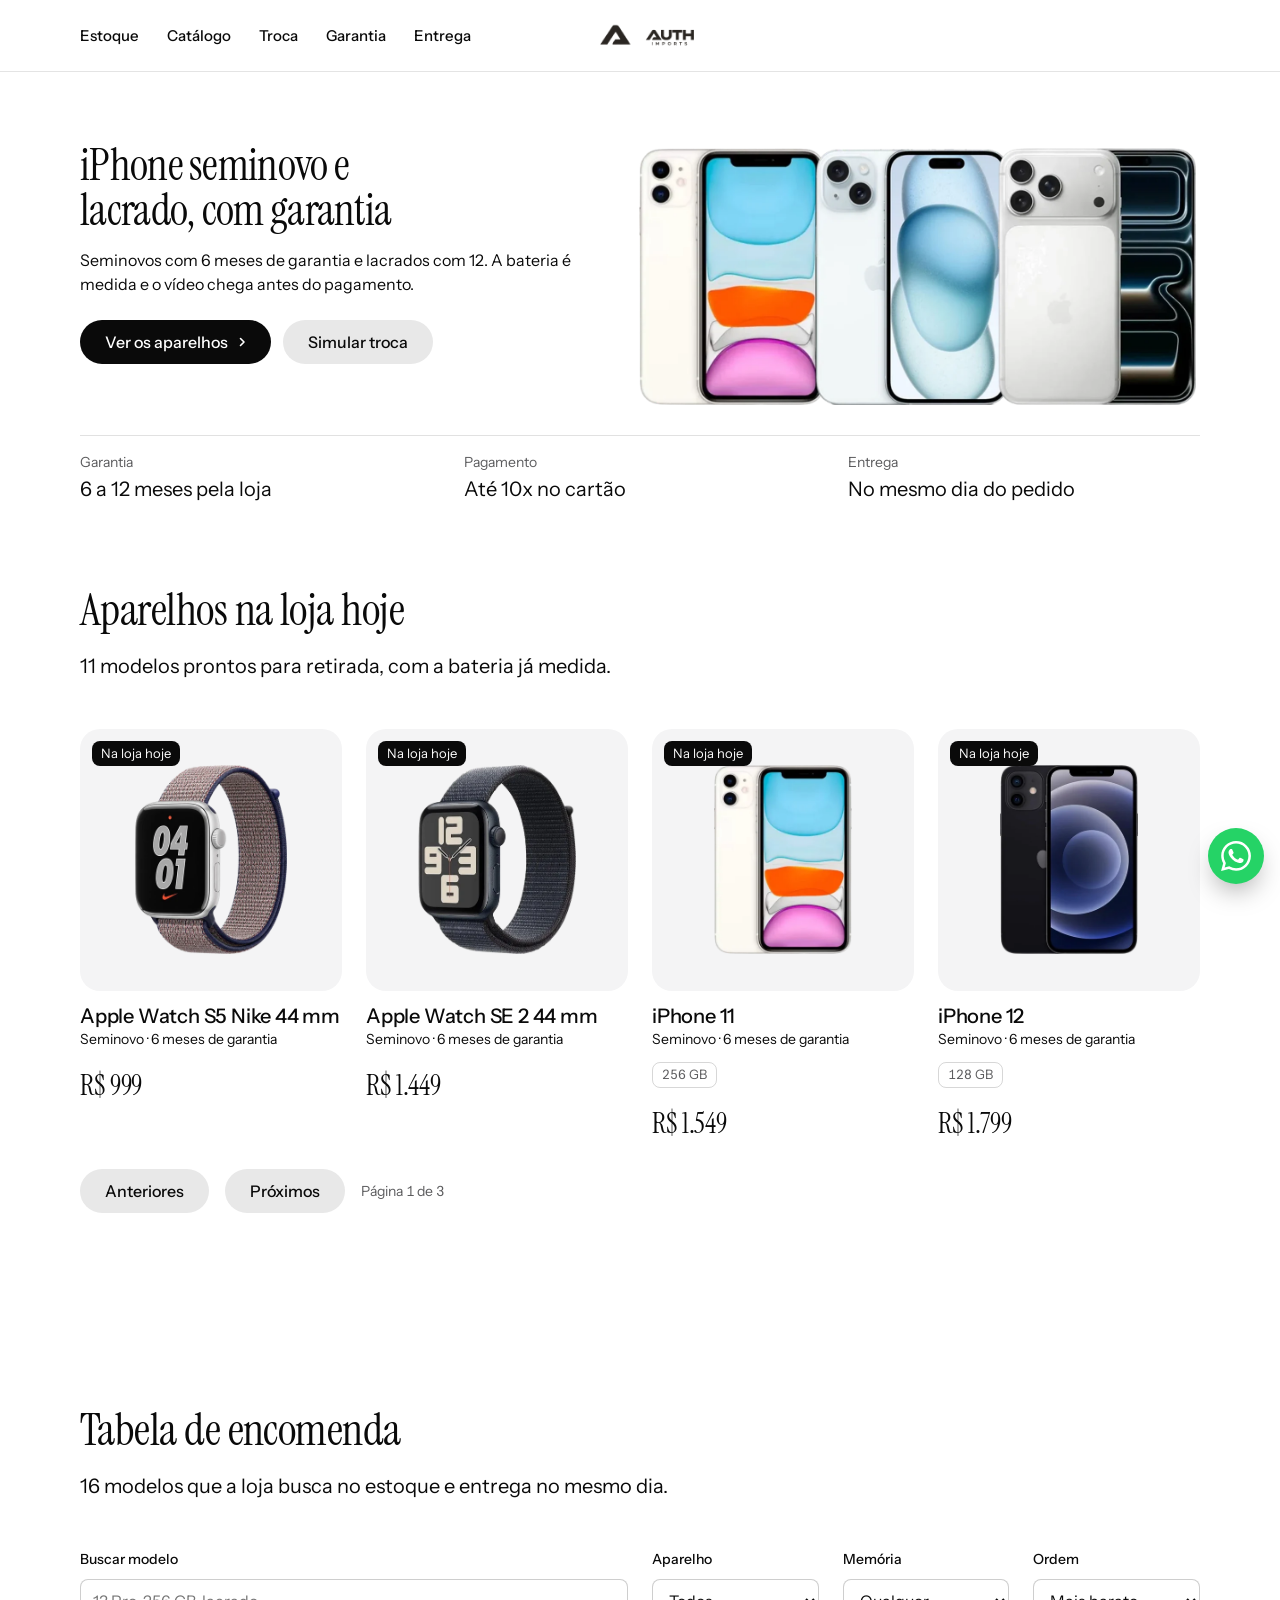
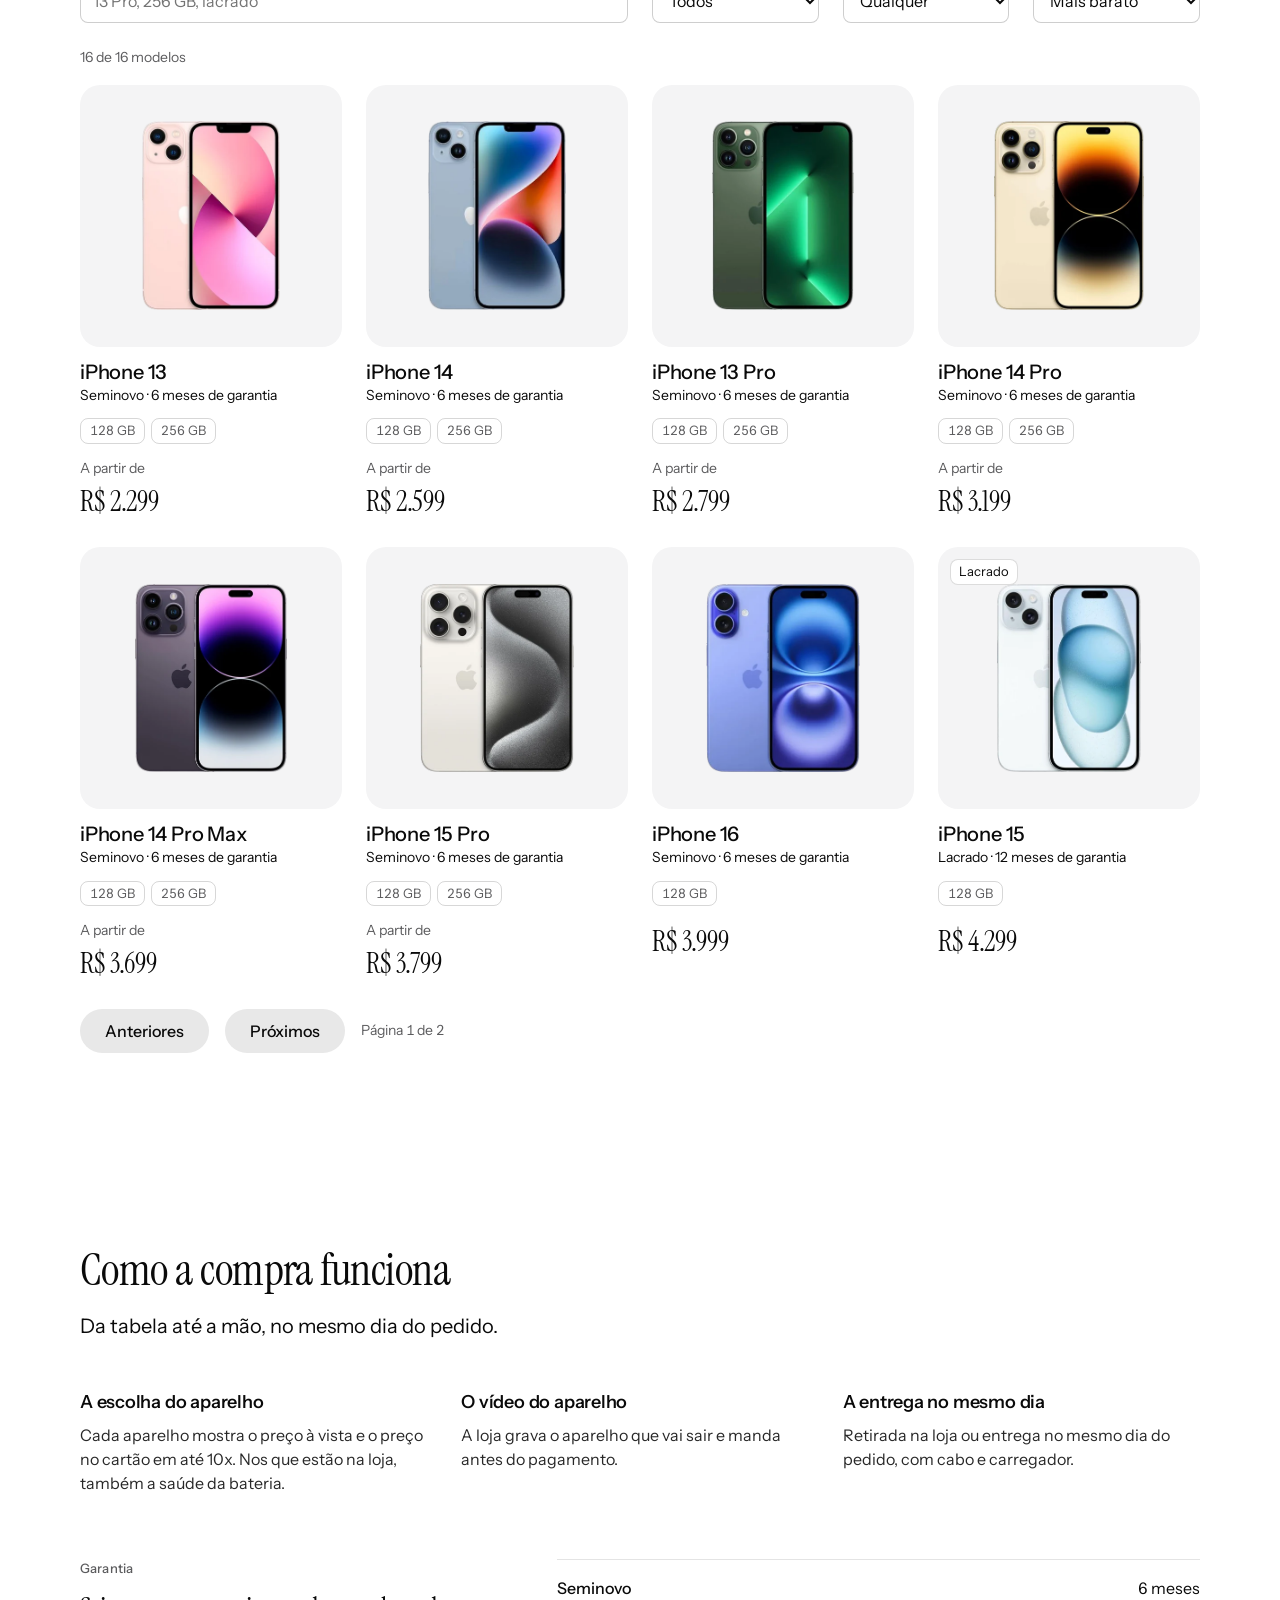
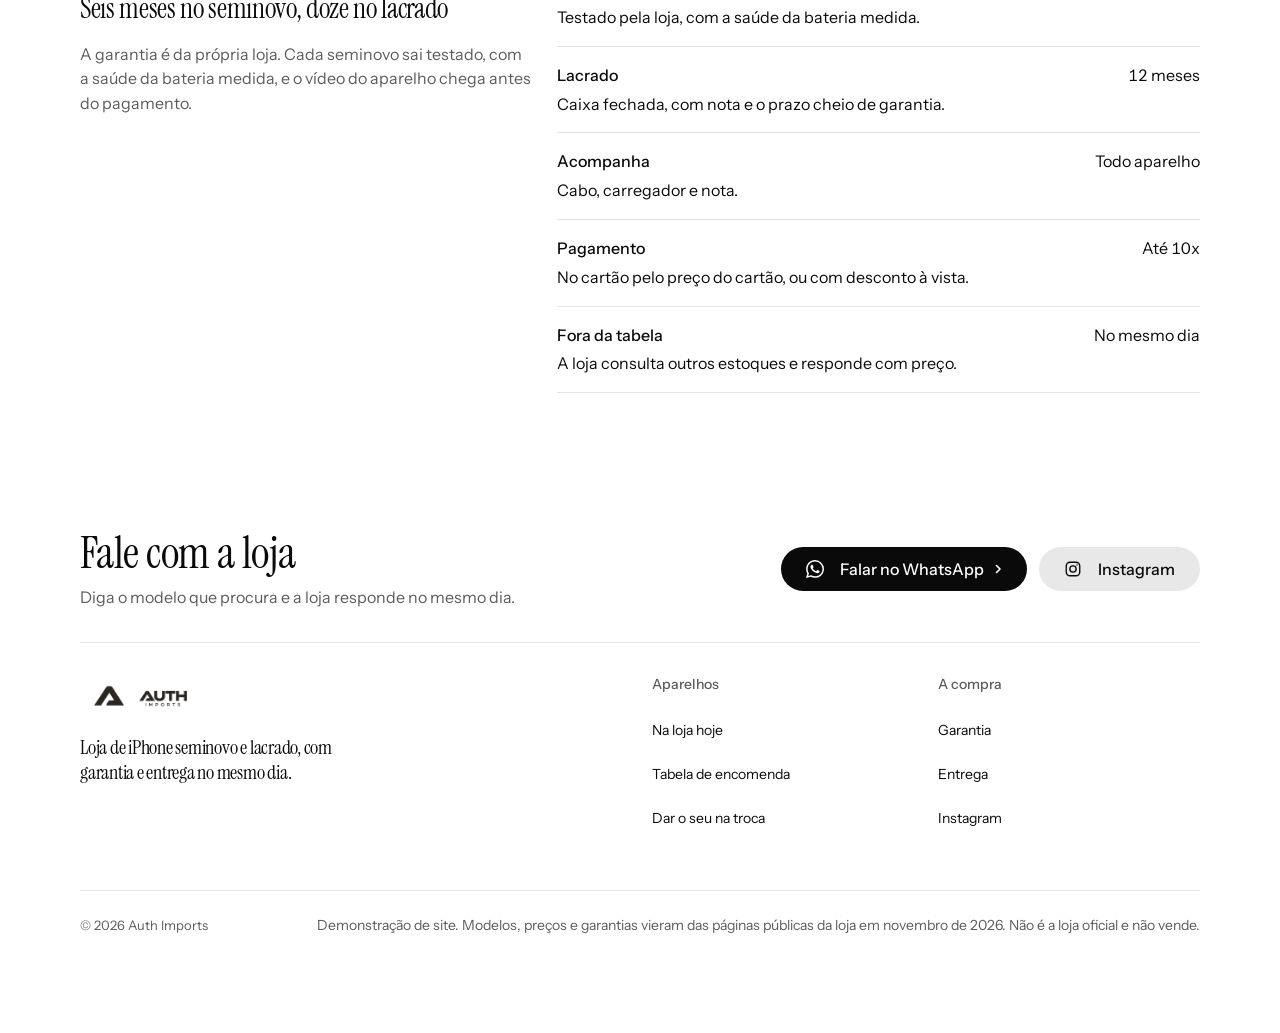
==== commit e8e8d5aa: "Correcoes do relatorio de revisao: preco, textos, seguranca e 404 - Ficha mostra o total no cartao j" ====
--- a/site/index.html
+++ b/site/index.html
@@ -4,11 +4,13 @@
 <meta charset="utf-8">
 <meta name="viewport" content="width=device-width, initial-scale=1, viewport-fit=cover">
 <title>Auth Imports: iPhone seminovo e lacrado com garantia</title>
-<meta name="description" content="Loja de iPhone seminovo e lacrado: bateria medida em cada aparelho, seis ou doze meses de garantia e entrega no mesmo dia do pedido.">
+<meta name="description" content="Loja de iPhone seminovo e lacrado: seminovos testados, seis ou doze meses de garantia e entrega no mesmo dia do pedido.">
 <meta property="og:type" content="website">
 <meta property="og:title" content="Auth Imports: iPhone seminovo e lacrado com garantia">
-<meta property="og:description" content="Bateria medida em cada aparelho, seis ou doze meses de garantia e entrega no mesmo dia.">
-<meta property="og:image" content="share.jpg">
+<meta property="og:description" content="Seminovos testados, seis ou doze meses de garantia e entrega no mesmo dia.">
+<meta property="og:image" content="https://authimports.pages.dev/share.jpg">
+<meta property="og:url" content="https://authimports.pages.dev/">
+<link rel="canonical" href="https://authimports.pages.dev/">
 <meta name="twitter:card" content="summary_large_image">
 <link rel="icon" href="assets/img/logo-dark.png" type="image/png">
 <meta name="theme-color" content="#ffffff">
@@ -199,7 +201,7 @@
     </div>
     <dl class="hero-strip">
       <div><dt>Garantia</dt><dd>6 a 12 meses pela loja</dd></div>
-      <div><dt>Pagamento</dt><dd>Até 10x sem juros</dd></div>
+      <div><dt>Pagamento</dt><dd>Até 10x no cartão</dd></div>
       <div><dt>Entrega</dt><dd>No mesmo dia do pedido</dd></div>
     </dl>
     </div>
@@ -283,7 +285,7 @@
       <div class="grid">
         <article class="card card--open span-4">
           <h3>A escolha do aparelho</h3>
-          <p>Preço à vista, parcelado em 10x e a saúde da bateria aparecem em cada aparelho.</p>
+          <p>Cada aparelho mostra o preço à vista e o preço no cartão em até 10x. Nos que estão na loja, também a saúde da bateria.</p>
         </article>
         <article class="card card--open span-4">
           <h3>O vídeo do aparelho</h3>
@@ -298,13 +300,13 @@
         <div class="span-5 stack-4 garantia" id="garantia">
           <p class="t-label muted">Garantia</p>
           <h3 class="garantia__titulo">Seis meses no seminovo, doze no lacrado</h3>
-          <p>A garantia é da própria loja. Cada seminovo sai testado, com a saúde da bateria medida e escrita na tabela, e o vídeo do aparelho chega antes do pagamento.</p>
+          <p>A garantia é da própria loja. Cada seminovo sai testado, com a saúde da bateria medida, e o vídeo do aparelho chega antes do pagamento.</p>
         </div>
         <ul class="rows span-7 start-6">
           <li><span class="rows__name">Seminovo</span><p>Testado pela loja, com a saúde da bateria medida.</p><span class="rows__value">6 meses</span></li>
           <li><span class="rows__name">Lacrado</span><p>Caixa fechada, com nota e o prazo cheio de garantia.</p><span class="rows__value">12 meses</span></li>
           <li><span class="rows__name">Acompanha</span><p>Cabo, carregador e nota.</p><span class="rows__value">Todo aparelho</span></li>
-          <li><span class="rows__name">Pagamento</span><p>No cartão, sem juros, ou desconto à vista.</p><span class="rows__value">Até 10x</span></li>
+          <li><span class="rows__name">Pagamento</span><p>No cartão pelo preço do cartão, ou com desconto à vista.</p><span class="rows__value">Até 10x</span></li>
           <li><span class="rows__name">Fora da tabela</span><p>A loja consulta outros estoques e responde com preço.</p><span class="rows__value">No mesmo dia</span></li>
         </ul>
       </div>
@@ -378,6 +380,7 @@
 <script type="module">
 import { G, montarCatalogo } from './assets/catalogo.js';
 import { ligarPagina, ligarFichaPagina } from './assets/pagina.js';
+import { linkWhatsApp } from './assets/loja.js';
 ligarPagina();
 const porPreco = (a, b) => a.min - b.min;
 
@@ -441,7 +444,7 @@
     montarCatalogo(grade, fatia.slice(0, 4));
     montarCatalogo(grade2, fatia.slice(4, 8));
   } else {
-    grade.innerHTML = '<p class="cat__vazio">Nenhum aparelho com esse filtro. A loja consulta outros estoques: peça o modelo no formulário.</p>';
+    grade.innerHTML = '<p class="cat__vazio">Nenhum aparelho com esse filtro. A loja consulta outros estoques: <a href="' + linkWhatsApp('Olá, Auth Imports! Procuro um aparelho que não achei no site: ') + '" target="_blank" rel="noopener">peça o modelo no WhatsApp</a>.</p>';
     grade2.innerHTML = '';
   }
   conta.textContent = filtrada.length + ' de ' + encomenda.length + ' modelos';
--- a/site/assets/site.css
+++ b/site/assets/site.css
@@ -82,3 +82,19 @@
 }
 /* a lista vem logo depois do hero, sem o respiro de tela inteira */
 main.inicial > #estoque { padding-top: var(--s-7, 48px) }
+
+/* Ficha no celular: faixa fixa de 64px no topo para o botão fechar. A parte que
+   rola começa abaixo dela, então o texto nunca passa por baixo do X. */
+@media (max-width: 759px) {
+  dialog.ficha { display: none; flex-direction: column }
+  dialog.ficha[open] { display: flex }
+  dialog.ficha .ficha__in { margin-top: 64px; padding-top: var(--s-2); max-height: calc(88vh - 64px);
+                            border-top: 1px solid var(--line) }
+}
+
+/* Alvos de clique de pelo menos 44px (menu, logo, rodapé, capacidades da ficha) */
+.nav .nav__link, .nav .nav__logo, .closing__links .nav__logo { min-height: 44px; display: inline-flex; align-items: center }
+.footer__col li a { display: inline-flex; align-items: center; min-height: 44px }
+.footer__col ul { row-gap: 0; gap: 0 }
+.footer__col li { margin: 0 }
+dialog.ficha .cap--btn { min-height: 44px }
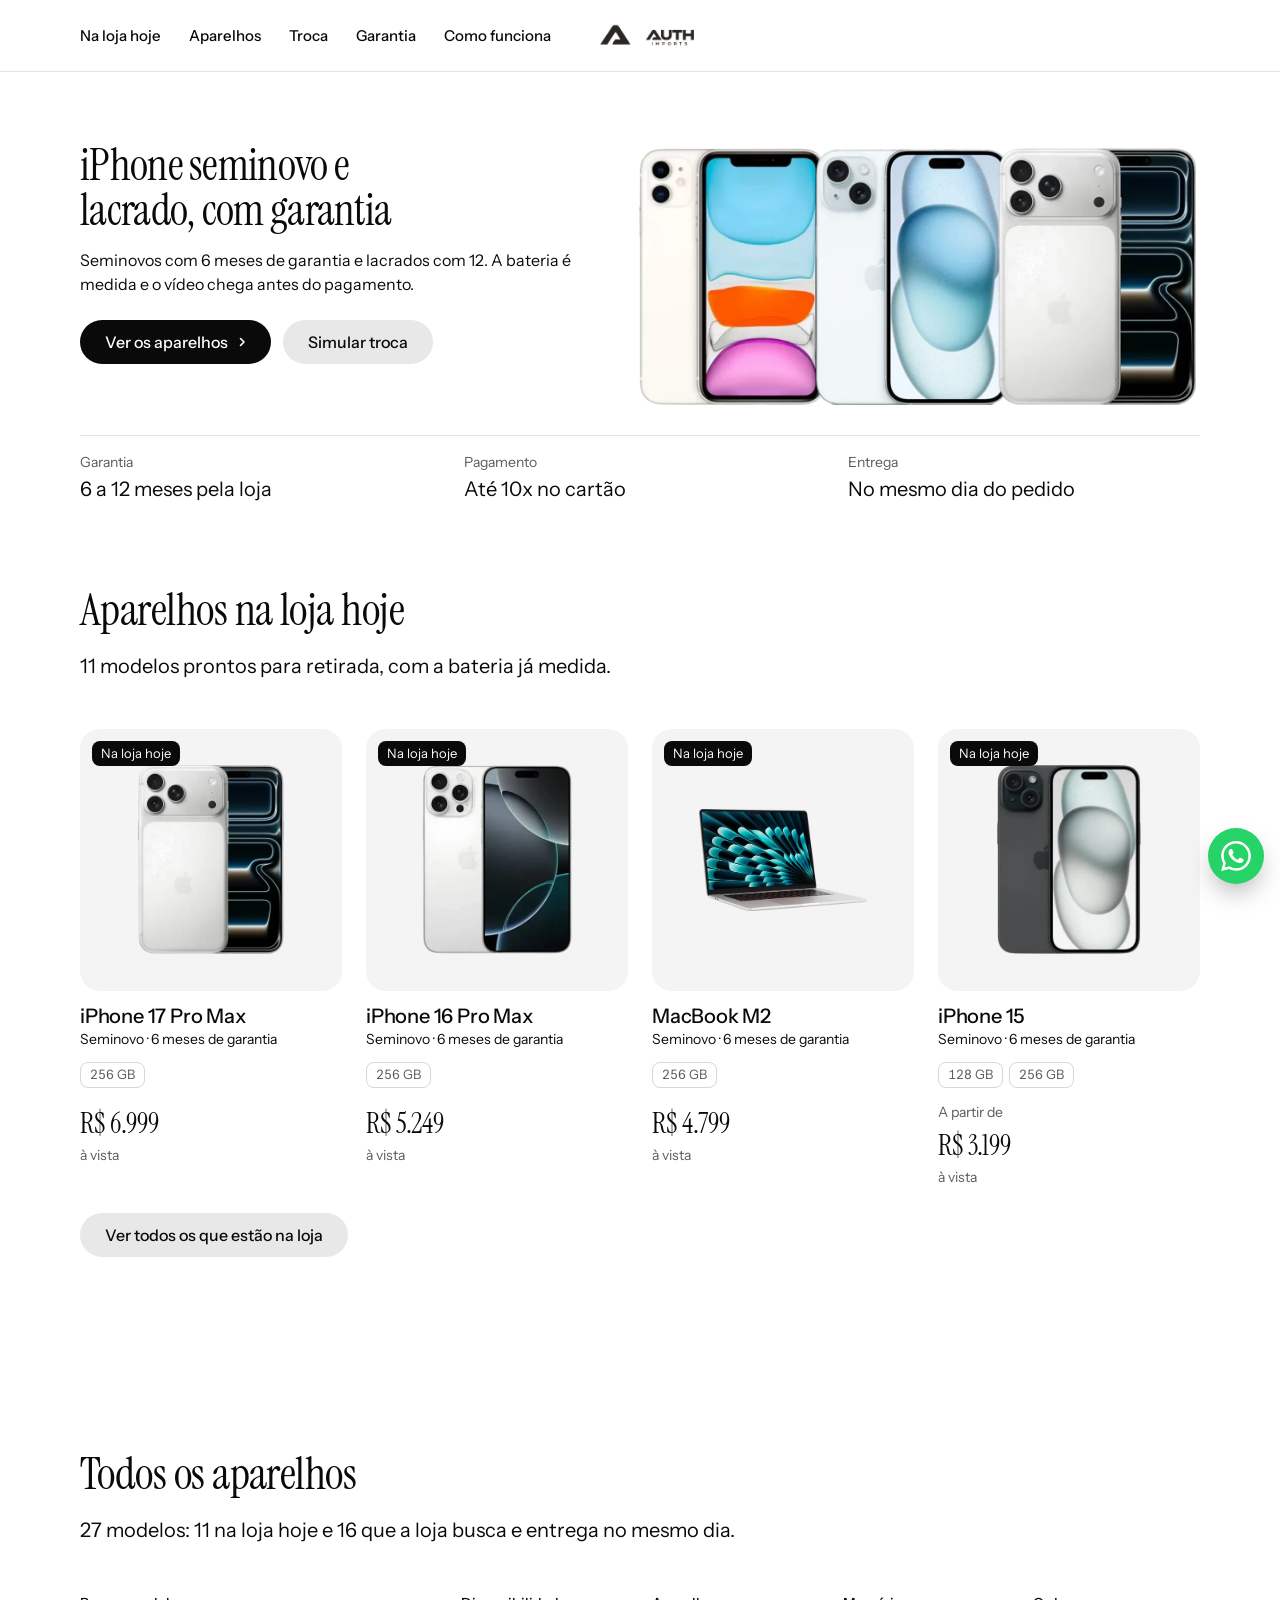
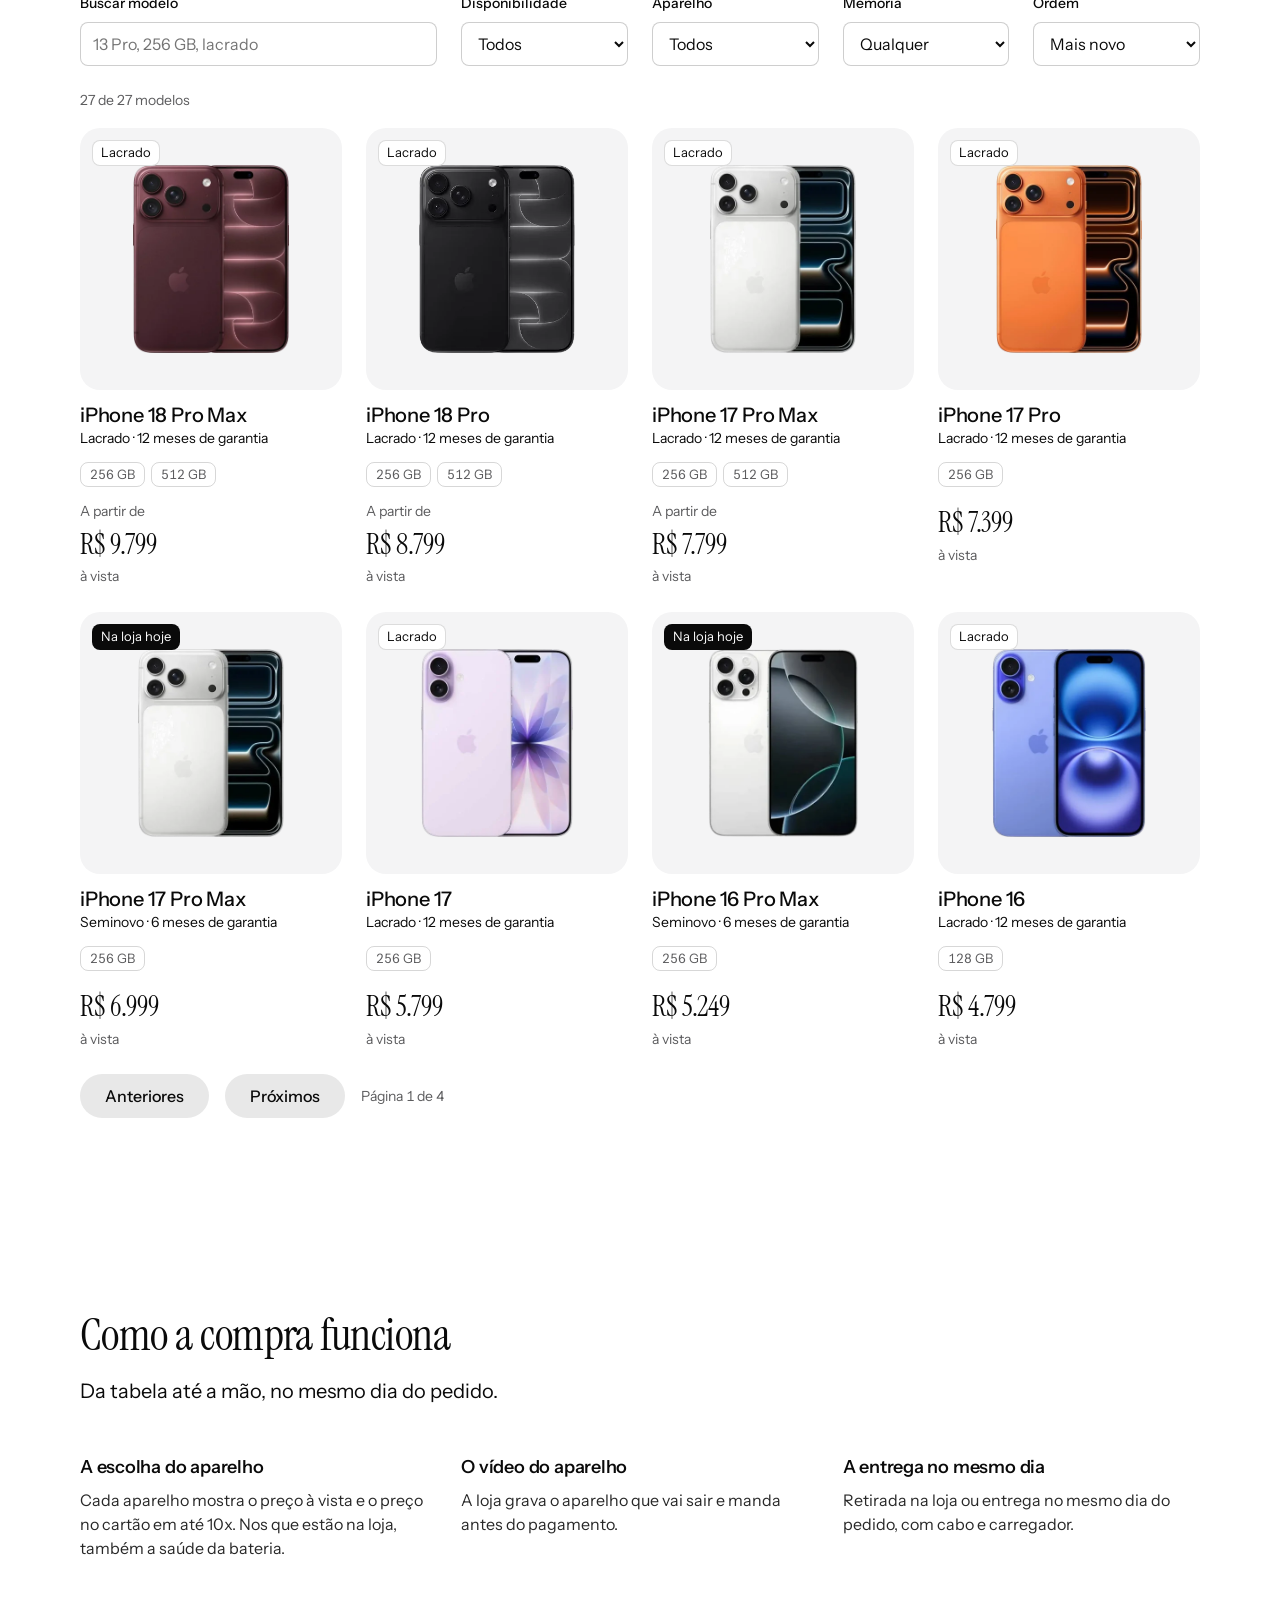
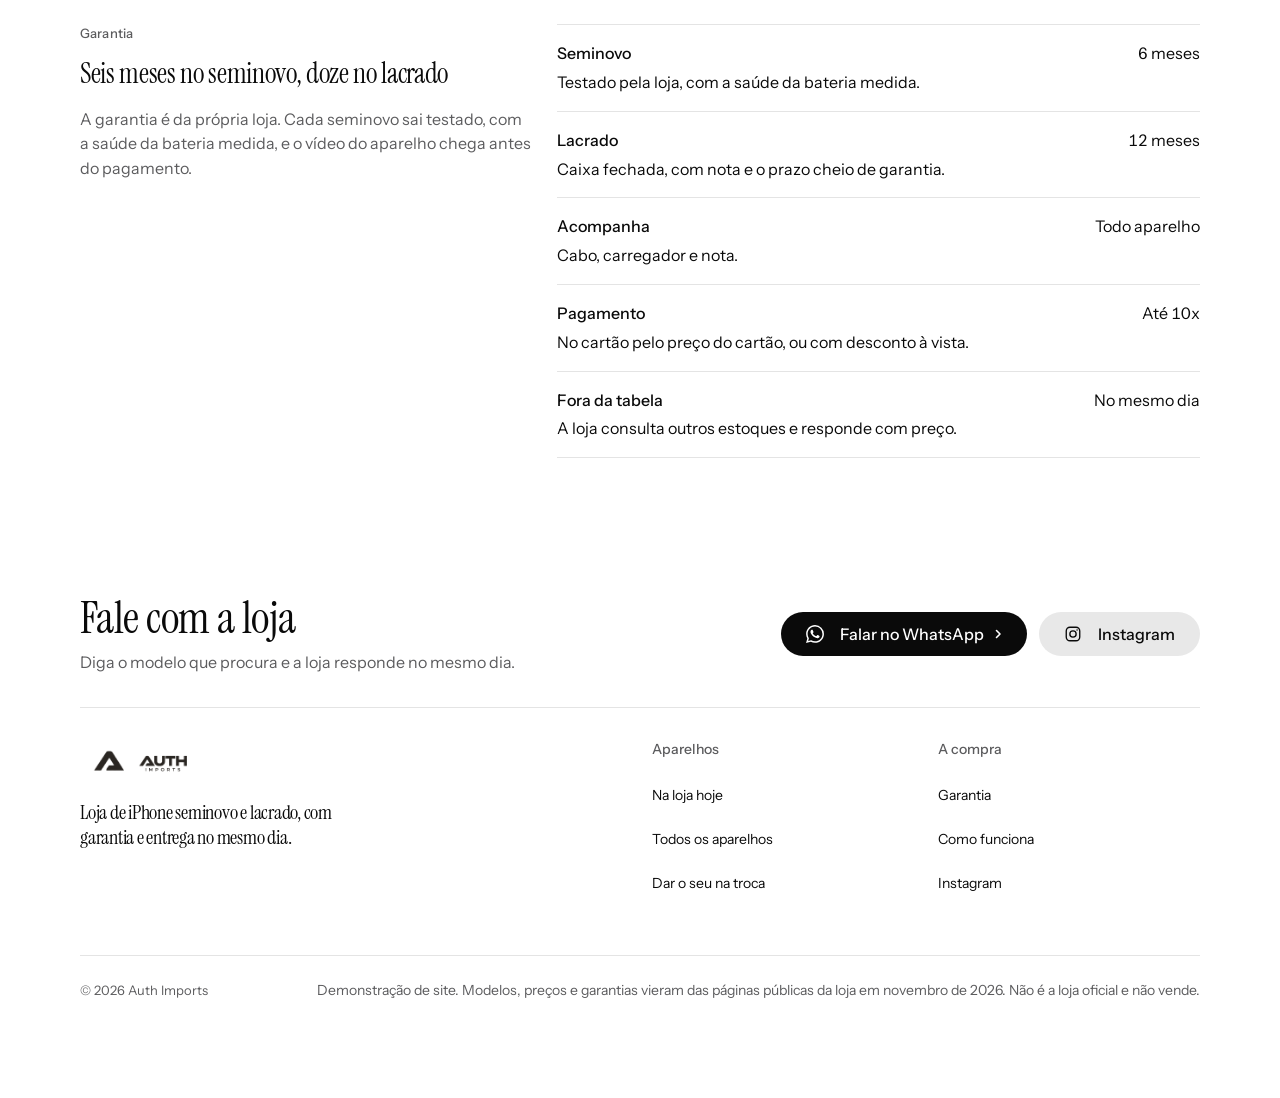
==== commit 5315ffa7: "Correcoes da critica de interface A busca varria so os modelos de encomenda: quem digitava "13 Pro M" ====
--- a/site/index.html
+++ b/site/index.html
@@ -87,6 +87,16 @@
                 border-top: 1px solid color-mix(in srgb, var(--ink) 12%, transparent) }
   .hero-strip dt { font-size: var(--t-small); color: var(--muted) }
   .hero-strip dd { margin: 0; font-size: var(--t-card) }
+  /* O kit esconde a faixa abaixo de 640px (system.css 309). No celular ela e
+     justamente o que responde "e se der problema?", entao volta empilhada.
+     Seletor mais forte que o do kit (:is(.hero,...) > .wrap > .hero-strip). */
+  @media (max-width: 639px) {
+    main.inicial .hero--product > .wrap > .hero-strip { display: grid; grid-template-columns: 1fr;
+                                                        gap: var(--s-2); margin-top: var(--s-5) }
+    main.inicial .hero--product > .wrap > .hero-strip > div { display: flex; justify-content: space-between;
+                                                              align-items: baseline; gap: var(--s-4) }
+    main.inicial .hero--product > .wrap > .hero-strip dd { font-size: var(--t-small); text-align: right }
+  }
 
   .filtros { margin-bottom: var(--s-5) }
   .filtros .field { margin: 0 }
@@ -107,7 +117,8 @@
 
   }
   @media (min-width: 640px) and (max-width: 1023px) {
-    .filtros .field.span-6 { grid-column: auto / span 3 }
+    /* a busca ocupa a linha inteira e os quatro seletores dividem a de baixo */
+    .filtros .field.span-4 { grid-column: 1 / -1 }
     .filtros .field.span-2 { grid-column: auto / span 3 }
     .filtros .field :is(input, select) { padding-inline: 10px; font-size: 14px }
     .prod { --tile-ratio: 2 / 1 }
@@ -124,9 +135,12 @@
     .sel { font-size: 11px; padding: 3px 6px }
     .prod { --tile-ratio: 4 / 3 }
     .prod .tile__media > img { padding: 8% 20% }
-    .prod .f-gar { display: none }
-    .filtros .field.span-6 { grid-column: 1 / -1 }
-    .filtros .field.span-2 { grid-column: auto / span 4 }
+    /* a garantia do cartao quebra para a segunda linha em vez de sumir:
+       no telefone e a informacao que mais segura quem esta inseguro */
+    .prod .f-gar { display: block }
+    .prod .f-sep { display: none }
+    .filtros .field.span-4 { grid-column: 1 / -1 }
+    .filtros .field.span-2 { grid-column: auto / span 6 }
     .filtros .field label { font-size: 12px }
     .filtros { margin-bottom: var(--s-4) }
     .cat__conta { margin-bottom: var(--s-2) }
@@ -154,6 +168,32 @@
   .ficha__preco { font-family: var(--font-display); font-size: var(--t-h2);
                   letter-spacing: var(--display-tracking) }
   .ficha__par { display: block; font-family: var(--font-text); font-size: var(--t-small); color: var(--muted) }
+  /* Barra de acao da ficha. O preco e os botoes acompanham a rolagem: a decisao
+     e a acao nunca ficam a telas de distancia uma da outra. Ela carrega o respiro
+     do fim da ficha, por isso .ficha__in perde o padding de baixo. */
+  .ficha__in { padding-bottom: 0 }
+  .ficha__barra { position: sticky; bottom: 0; z-index: 2; display: grid; gap: var(--s-3);
+                  margin-top: var(--s-2); padding: var(--s-4) 0 var(--s-5); background: var(--bg);
+                  border-top: 1px solid color-mix(in srgb, var(--ink) 12%, transparent) }
+  .ficha__barra-preco { margin: 0; font-size: var(--t-small); color: var(--muted);
+                        font-variant-numeric: tabular-nums }
+  .ficha__barra-preco b { font-family: var(--font-display); font-weight: var(--display-weight);
+                          font-size: var(--t-card); letter-spacing: var(--display-tracking);
+                          color: var(--ink); margin-right: 6px }
+  @media (min-width: 760px) {
+    .ficha__barra { padding-bottom: var(--s-6) }
+    .ficha__barra-preco b { font-size: var(--t-h3) }
+  }
+  /* no telefone a foto quadrada empurrava o nome e o preco para debaixo da barra:
+     o palco deita e o texto cabe acima dela sem rolar */
+  @media (max-width: 759px) {
+    dialog.ficha .ficha__palco { aspect-ratio: 2 / 1 }
+    dialog.ficha .ficha__foto { padding: var(--s-2) var(--s-6) }
+    .ficha__barra { padding-top: var(--s-3) }
+  }
+  /* o preco do cartao diz o que e: sem isso o visitante acabou de ler "ate 10x"
+     na faixa do heroi e pode dividir este numero por dez */
+  .prod__avista { display: block; font-size: var(--t-small); color: var(--muted) }
   .ficha__notas { display: grid; gap: var(--s-4) }
   .nota h3 { font: 500 var(--t-small)/1.3 var(--font-text); letter-spacing: 0 }
   .nota p { font-size: var(--t-small); color: var(--muted); margin-top: 2px }
@@ -170,11 +210,11 @@
     <a class="skip-link" href="#top">Ir para o conteúdo</a>
     <a class="nav__logo" href="index.html"><img src="assets/img/logo-dark.png" alt="Auth Imports" width="496" height="120"></a>
     <nav class="nav__links" aria-label="Principal">
-      <div class="nav__item"><a class="nav__link" href="#estoque">Estoque</a></div>
-      <div class="nav__item"><a class="nav__link" href="#catalogo">Catálogo</a></div>
+      <div class="nav__item"><a class="nav__link" href="#estoque">Na loja hoje</a></div>
+      <div class="nav__item"><a class="nav__link" href="#catalogo">Aparelhos</a></div>
       <div class="nav__item"><a class="nav__link" href="troca.html">Troca</a></div>
       <div class="nav__item"><a class="nav__link" href="#garantia">Garantia</a></div>
-      <div class="nav__item"><a class="nav__link" href="#como">Entrega</a></div>
+      <div class="nav__item"><a class="nav__link" href="#como">Como funciona</a></div>
     </nav>
     <button class="nav__toggle" type="button" aria-expanded="false" aria-label="Menu">
       <svg width="18" height="18" viewBox="0 0 18 18" aria-hidden="true"><path d="M2 5h14M2 13h14" stroke="currentColor" stroke-width="1.6" stroke-linecap="round"/></svg>
@@ -211,13 +251,11 @@
     <div class="wrap">
       <div class="section-head">
         <h2 id="estoque-h">Aparelhos na loja hoje</h2>
-        <p>11 modelos prontos para retirada, com a bateria já medida.</p>
+        <p id="estoque-lead">Prontos para retirada, com a bateria já medida.</p>
       </div>
       <div class="grid" id="grade-estoque"></div>
       <div class="pager">
-        <button class="btn btn--secondary" type="button" id="est-ant">Anteriores</button>
-        <button class="btn btn--secondary" type="button" id="est-prox">Próximos</button>
-        <span class="pager__n" id="est-n"></span>
+        <button class="btn btn--secondary" type="button" id="est-todos">Ver todos os que estão na loja</button>
       </div>
     </div>
   </section>
@@ -226,13 +264,21 @@
     <div class="wrap">
       <div class="group">
       <div class="section-head">
-        <h2 id="catalogo-h">Tabela de encomenda</h2>
-        <p>16 modelos que a loja busca no estoque e entrega no mesmo dia.</p>
+        <h2 id="catalogo-h">Todos os aparelhos</h2>
+        <p id="catalogo-lead">O que está na loja e o que a loja busca no estoque, na mesma lista.</p>
       </div>
       <div class="grid filtros">
-        <div class="field span-6">
+        <div class="field span-4">
           <label for="busca">Buscar modelo</label>
           <input id="busca" name="busca" type="search" autocomplete="off" placeholder="13 Pro, 256 GB, lacrado">
+        </div>
+        <div class="field span-2">
+          <label for="onde">Disponibilidade</label>
+          <select id="onde" name="onde">
+            <option value="">Todos</option>
+            <option value="pronta">Na loja hoje</option>
+            <option value="encomenda">Sob encomenda</option>
+          </select>
         </div>
         <div class="field span-2">
           <label for="tipo">Aparelho</label>
@@ -256,9 +302,9 @@
         <div class="field span-2">
           <label for="ordem">Ordem</label>
           <select id="ordem" name="ordem">
+            <option value="new">Mais novo</option>
             <option value="low">Mais barato</option>
             <option value="high">Mais caro</option>
-            <option value="new">Mais novo</option>
           </select>
         </div>
       </div>
@@ -334,12 +380,12 @@
         </div>
         <div class="span-3 start-7 footer__col"><h3>Aparelhos</h3><ul>
           <li><a href="#estoque">Na loja hoje</a></li>
-          <li><a href="#catalogo">Tabela de encomenda</a></li>
+          <li><a href="#catalogo">Todos os aparelhos</a></li>
           <li><a href="troca.html">Dar o seu na troca</a></li>
         </ul></div>
         <div class="span-3 start-10 footer__col"><h3>A compra</h3><ul>
           <li><a href="#garantia">Garantia</a></li>
-          <li><a href="#como">Entrega</a></li>
+          <li><a href="#como">Como funciona</a></li>
           <li><a data-insta href="#">Instagram</a></li>
         </ul></div>
       </div>
@@ -362,13 +408,16 @@
       <p class="ficha__linha t-small muted"></p>
       <div class="ficha__caps" role="group" aria-label="Armazenamento"></div>
       <p class="ficha__preco"><b></b><span class="ficha__par"></span></p>
+      <div class="ficha__notas"></div>
       <dl class="ficha__corpo"></dl>
-      <div class="ficha__notas"></div>
-      <div class="btn-row">
-        <a class="btn btn--primary btn--zap ficha__wa" href="#"><span class="btn__icone" data-icone="whatsapp"></span>Falar no WhatsApp</a>
-        <button class="btn btn--secondary ficha__troca" type="button">Simular troca</button>
-      </div>
       <p class="ficha__aviso t-small muted">A mensagem abre pronta no WhatsApp da loja, com o modelo e o preço.</p>
+      <div class="ficha__barra">
+        <p class="ficha__barra-preco"><b></b><span></span></p>
+        <div class="btn-row">
+          <a class="btn btn--primary btn--zap ficha__wa" href="#"><span class="btn__icone" data-icone="whatsapp"></span>Falar no WhatsApp</a>
+          <button class="btn btn--secondary ficha__troca" type="button">Simular troca</button>
+        </div>
+      </div>
     </div>
   </div>
 </dialog>
@@ -383,31 +432,22 @@
 import { linkWhatsApp } from './assets/loja.js';
 ligarPagina();
 const porPreco = (a, b) => a.min - b.min;
-
-// na loja hoje: quatro por vez
-const estoque = G.filter(g => g.pronta).sort(porPreco);
-const eA = document.getElementById('grade-estoque');
-const eAnt = document.getElementById('est-ant');
-const eProx = document.getElementById('est-prox');
-const eN = document.getElementById('est-n');
-let ePag = 0;
-function desenharEstoque() {
-  const paginas = Math.max(1, Math.ceil(estoque.length / 4));
-  ePag = Math.min(Math.max(0, ePag), paginas - 1);
-  montarCatalogo(eA, estoque.slice(ePag * 4, ePag * 4 + 4));
-  eN.textContent = 'Página ' + (ePag + 1) + ' de ' + paginas;
-  eAnt.disabled = ePag === 0;
-  eProx.disabled = ePag >= paginas - 1;
-}
-eAnt.addEventListener('click', () => { ePag--; desenharEstoque(); });
-eProx.addEventListener('click', () => { ePag++; desenharEstoque(); });
-desenharEstoque();
-
-// catálogo completo: busca, filtro e oito por vez
+const porNovo = (a, b) => b.y - a.y || b.min - a.min;
+
+// Vitrine "na loja hoje": quatro destaques, do mais novo para o mais antigo.
+// Sem paginação: quem quer a lista inteira vai para o catálogo já filtrado,
+// que tem busca e ordenação. Paginar às cegas escondia o aparelho mais caro.
+const estoque = G.filter(g => g.pronta).sort(porNovo);
+document.getElementById('estoque-lead').textContent =
+  estoque.length + ' modelos prontos para retirada, com a bateria já medida.';
+montarCatalogo(document.getElementById('grade-estoque'), estoque.slice(0, 4));
+
+// catálogo: busca, filtro e oito por vez, sobre TODOS os modelos
 const grade = document.getElementById('grade-catalogo');
 const grade2 = document.getElementById('grade-catalogo-2');
 const conta = document.getElementById('conta');
 const campo = document.getElementById('busca');
+const onde = document.getElementById('onde');
 const tipo = document.getElementById('tipo');
 const memoria = document.getElementById('memoria');
 const ordem = document.getElementById('ordem');
@@ -417,24 +457,40 @@
 const POR = 8;
 let pagina = 0, filtrada = [];
 
-const encomenda = G.filter(g => !g.pronta);
+// A busca varre o catálogo inteiro, com ou sem o aparelho na prateleira. Antes
+// varria só a encomenda: quem procurava "13 Pro Max" recebia zero resultados
+// sobre um aparelho que a loja tinha na loja. O selo do cartão e o filtro de
+// disponibilidade dizem onde o aparelho está.
+document.getElementById('catalogo-lead').textContent =
+  G.length + ' modelos: ' + estoque.length + ' na loja hoje e '
+  + (G.length - estoque.length) + ' que a loja busca e entrega no mesmo dia.';
 
 function filtrar() {
   const termos = campo.value.toLowerCase().split(/\s+/).filter(Boolean);
-  const mem = memoria.value, cat = tipo.value;
-  filtrada = encomenda.filter(g => {
+  const mem = memoria.value, cat = tipo.value, disp = onde.value;
+  filtrada = G.filter(g => {
+    if (disp === 'pronta' && !g.pronta) return false;
+    if (disp === 'encomenda' && g.pronta) return false;
     if (cat && g.cat !== cat) return false;
     if (mem && !g.vars.some(v => String(v.s) === mem)) return false;
     const palheiro = (g.n + ' ' + g.vars.map(v => v.s + 'gb').join(' ') + ' '
-      + (g.k === 'lacrado' ? 'lacrado novo' : 'seminovo usado')).toLowerCase();
+      + (g.k === 'lacrado' ? 'lacrado novo' : 'seminovo usado')
+      + (g.pronta ? ' na loja hoje pronta entrega' : ' encomenda')).toLowerCase();
     return termos.every(t => palheiro.includes(t));
   });
   const o = ordem.value;
   filtrada.sort(o === 'high' ? (a, b) => b.min - a.min
-    : o === 'new' ? (a, b) => b.y - a.y || b.min - a.min : porPreco);
+    : o === 'low' ? porPreco : porNovo);
   pagina = 0;
   desenhar();
 }
+
+// o botão da vitrine leva à lista inteira, já filtrada pelo que está na loja
+document.getElementById('est-todos').addEventListener('click', () => {
+  onde.value = 'pronta';
+  filtrar();
+  document.getElementById('catalogo').scrollIntoView({ block: 'start' });
+});
 
 function desenhar() {
   const paginas = Math.max(1, Math.ceil(filtrada.length / POR));
@@ -447,12 +503,13 @@
     grade.innerHTML = '<p class="cat__vazio">Nenhum aparelho com esse filtro. A loja consulta outros estoques: <a href="' + linkWhatsApp('Olá, Auth Imports! Procuro um aparelho que não achei no site: ') + '" target="_blank" rel="noopener">peça o modelo no WhatsApp</a>.</p>';
     grade2.innerHTML = '';
   }
-  conta.textContent = filtrada.length + ' de ' + encomenda.length + ' modelos';
+  conta.textContent = filtrada.length + ' de ' + G.length + ' modelos';
   pagN.textContent = 'Página ' + (pagina + 1) + ' de ' + paginas;
   ant.disabled = pagina === 0;
   prox.disabled = pagina >= paginas - 1;
 }
 campo.addEventListener('input', filtrar);
+onde.addEventListener('change', filtrar);
 tipo.addEventListener('change', filtrar);
 memoria.addEventListener('change', filtrar);
 ordem.addEventListener('change', filtrar);
--- a/site/assets/troca.css
+++ b/site/assets/troca.css
@@ -18,7 +18,7 @@
 }
 
 .troca__painel { display: grid; gap: var(--s-4); align-content: start }
-.troca__painel > h3 { outline: none }
+.troca__painel > h2 { outline: none }
 .troca__painel[hidden] { display: none }
 .troca__campos { display: grid; gap: var(--s-4); grid-template-columns: 1fr }
 @media (min-width: 640px) { .troca__campos { grid-template-columns: 3fr 2fr } }
--- a/site/assets/campanha.css
+++ b/site/assets/campanha.css
@@ -53,15 +53,19 @@
                     font-variant-numeric: tabular-nums; color: var(--c-ink) }
 .campanha__casa span { font-size: 11px; letter-spacing: .08em; text-transform: uppercase; color: var(--c-muted) }
 
+/* saídas e nota andam juntas: em tela baixa elas grudam no rodapé da janela */
+.campanha__fim { display: grid; gap: 0 }
 .campanha__acoes { display: flex; flex-wrap: wrap; align-items: center; gap: 10px 20px; margin-top: 6px }
 .campanha__acao { background: #fff; color: #0a0a0a; min-height: 52px; padding-inline: 26px; font-weight: 500 }
 .campanha__acao .m-arrow { stroke: currentColor }
-.campanha__depois { background: none; border: 0; padding: 8px 2px; cursor: pointer; color: var(--c-muted);
+.campanha__depois { background: none; border: 0; padding: 8px 12px; cursor: pointer; color: var(--c-muted);
+                    min-height: 44px; display: inline-flex; align-items: center;
                     font: 400 15px/1 var(--font-text); text-decoration: underline; text-underline-offset: 4px }
-.campanha__nota { font-size: 12px; color: #6f6f6f; padding-top: 14px; border-top: 1px solid var(--c-line) }
+/* #9a9a9a sobre #0a0a0a da 7:1; o #6f6f6f anterior reprovava em WCAG AA */
+.campanha__nota { font-size: 12px; color: var(--c-muted); padding-top: 14px; border-top: 1px solid var(--c-line) }
 
 .campanha__fechar {
-  position: absolute; top: 14px; right: 14px; z-index: 2; width: 40px; height: 40px; border-radius: 999px;
+  position: absolute; top: 14px; right: 14px; z-index: 4; width: 44px; height: 44px; border-radius: 999px;
   display: grid; place-items: center; cursor: pointer; color: #fff;
   background: rgba(255,255,255,.08); border: 1px solid var(--c-line);
   backdrop-filter: blur(8px); -webkit-backdrop-filter: blur(8px);
@@ -102,3 +106,24 @@
   .campanha__acao { flex: 1 1 100%; justify-content: center }
   .campanha__depois { margin-inline: auto }
 }
+
+/* Tela baixa (notebook com a barra do navegador, telefone deitado): o palco
+   encolhe e as saídas grudam no rodapé da janela. Antes os dois botões ficavam
+   abaixo da dobra da rolagem interna e a pessoa não tinha como saber que
+   existiam — o foco do teclado ia para um elemento invisível. */
+@media (max-height: 760px) {
+  .campanha__palco { height: 132px; padding: 14px 0 }
+  .campanha__palco::after { bottom: 14px }
+  .campanha__titulo { font-size: clamp(38px, 7vw, 54px) }
+  .campanha__linha { font-size: 15px }
+  .campanha__in { gap: 12px; padding: 22px 28px 0 }
+  .campanha__casa { padding: 8px 4px 6px }
+  .campanha__casa b { font-size: 24px }
+  .campanha__fim { position: sticky; bottom: 0; z-index: 3; background: #0a0a0a; padding-bottom: 18px }
+}
+@media (max-height: 560px) {
+  .campanha__palco { display: none }
+  .campanha__relogio { grid-template-columns: repeat(4, minmax(0, 1fr)) }
+  .campanha__casa { padding: 6px 4px 5px }
+  .campanha__casa b { font-size: 20px }
+}
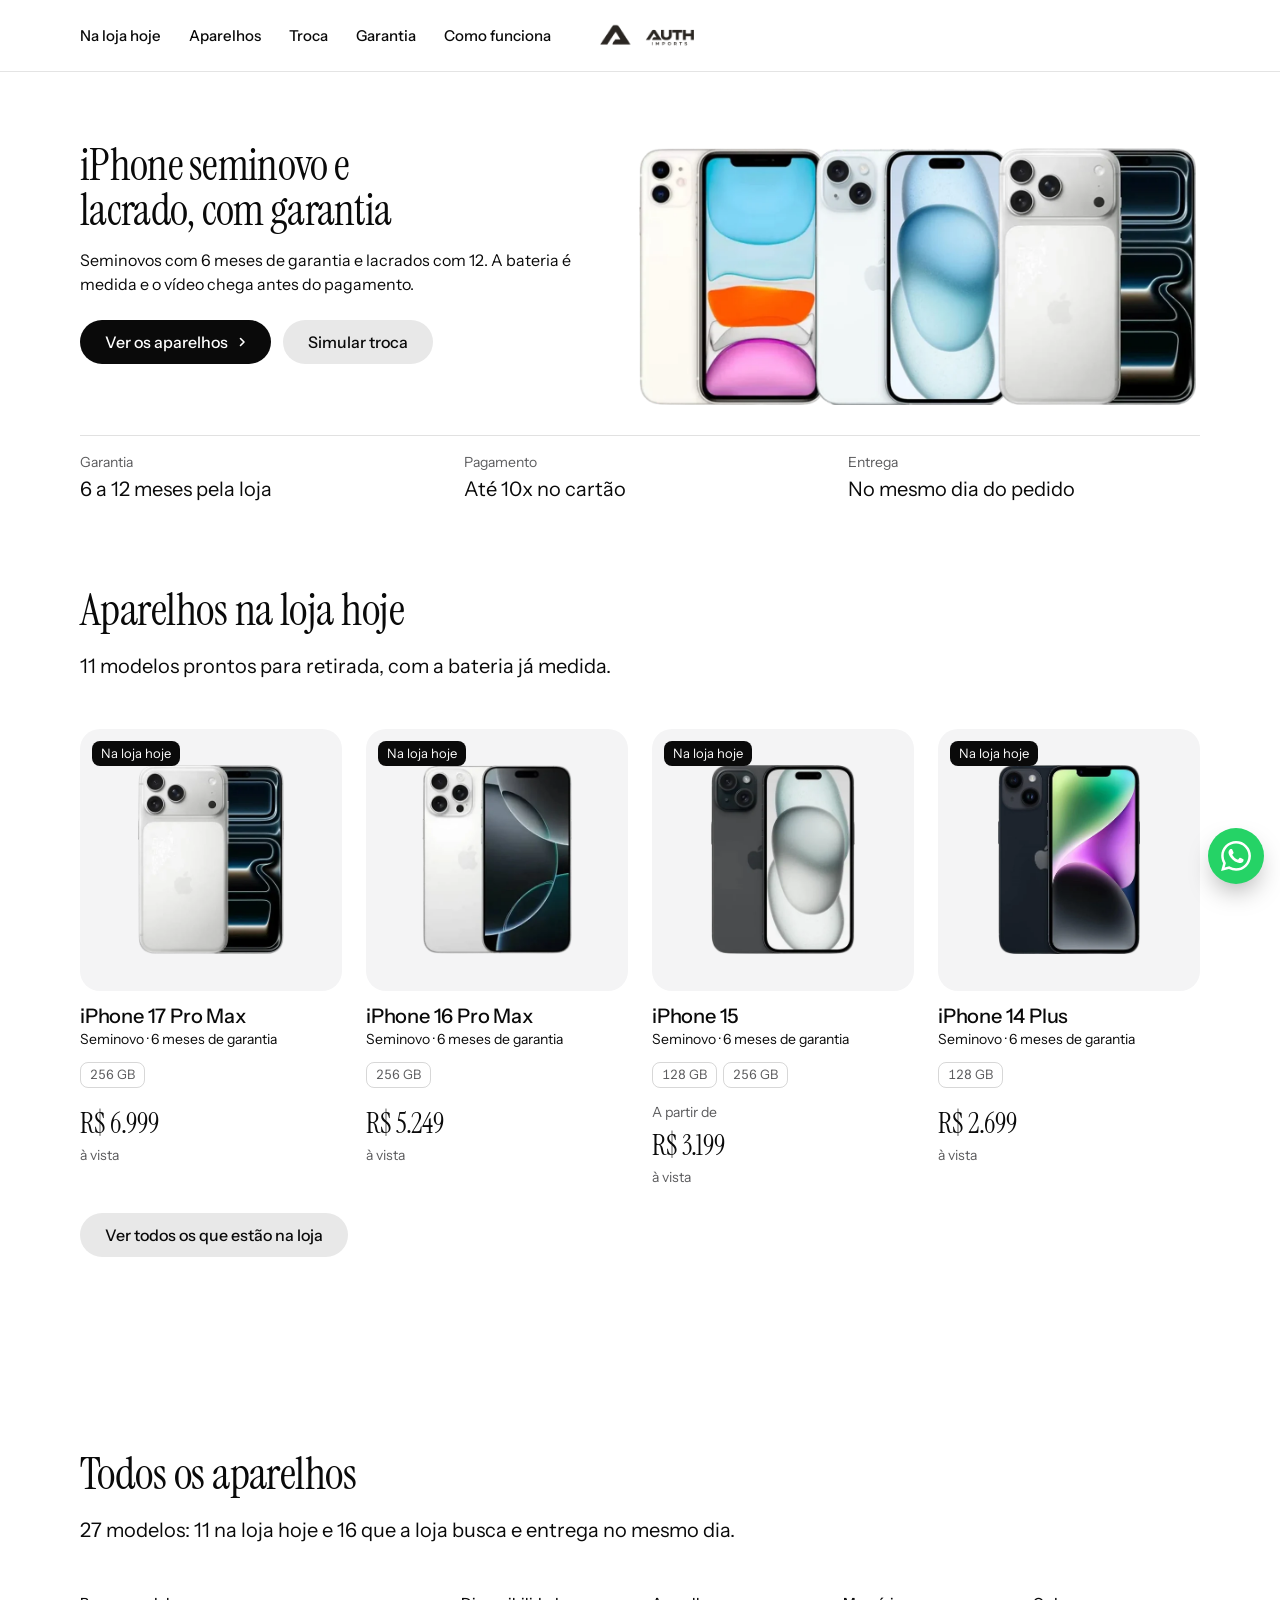
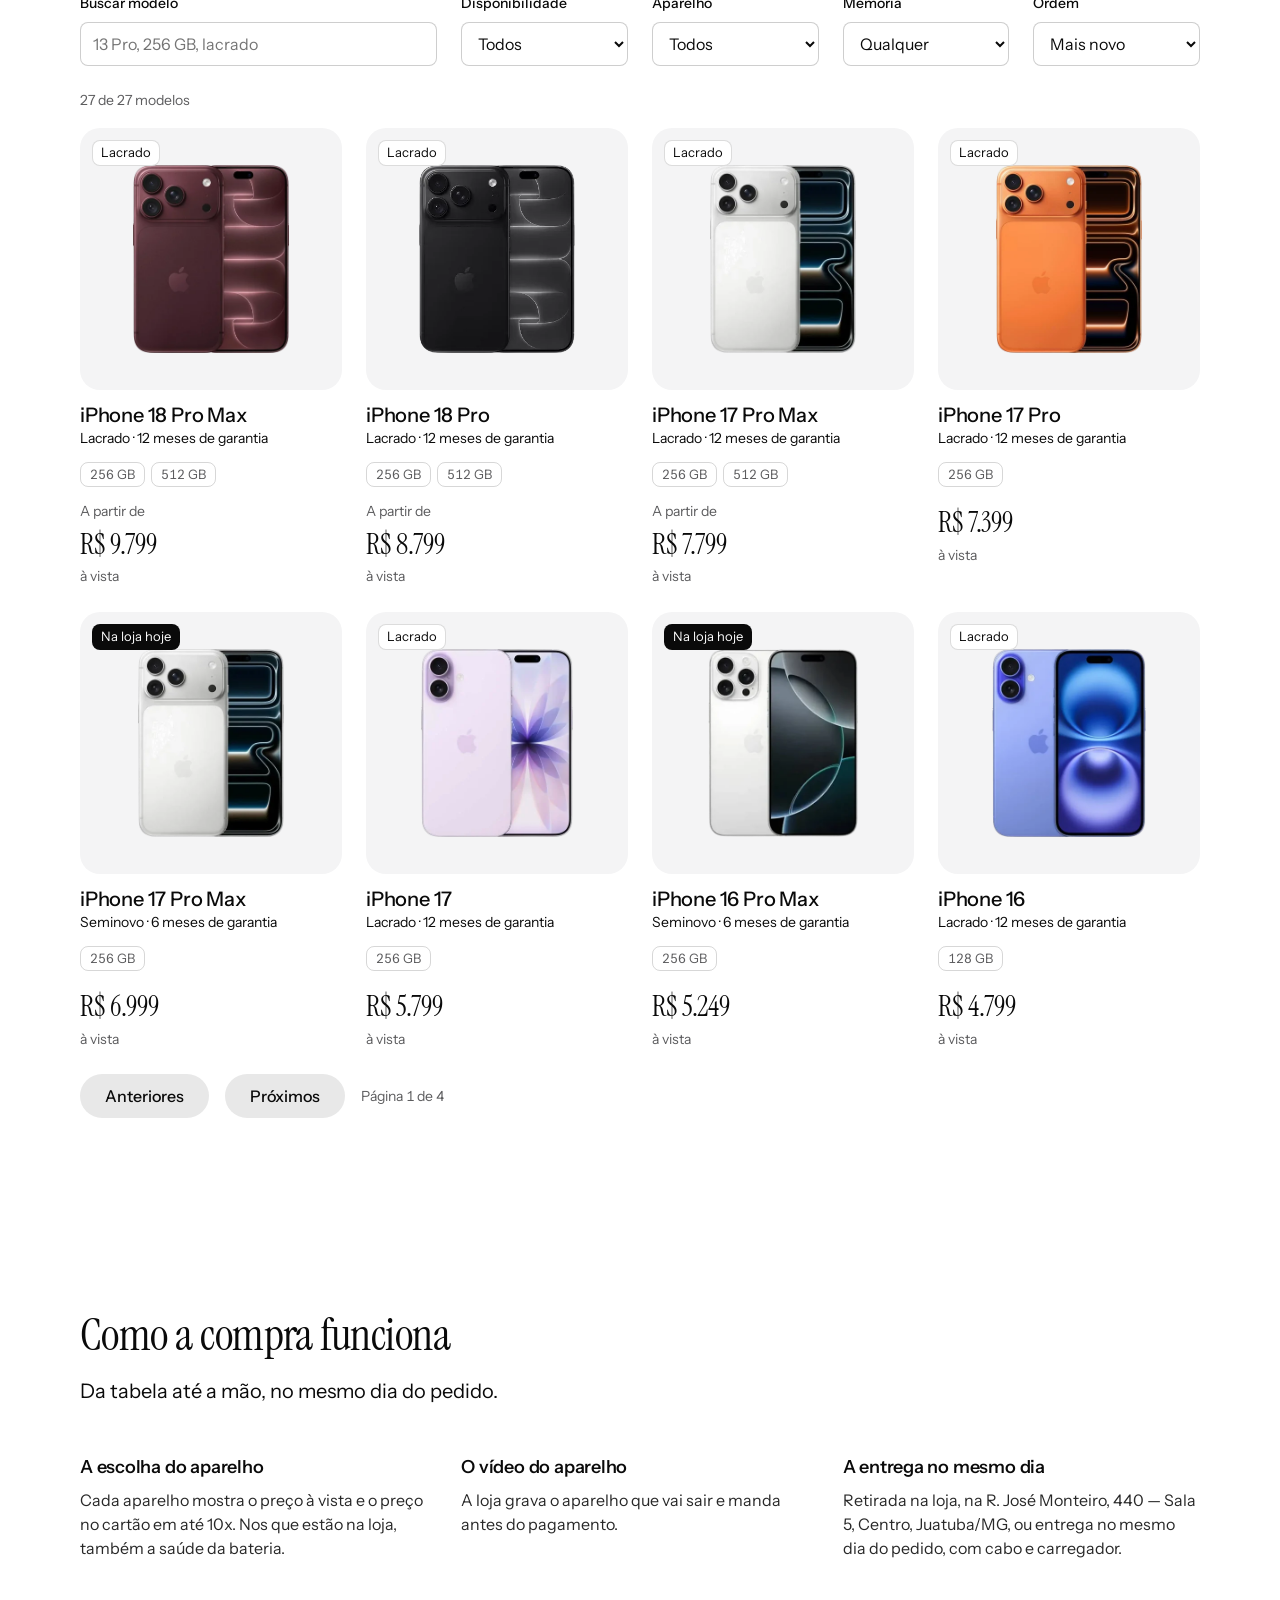
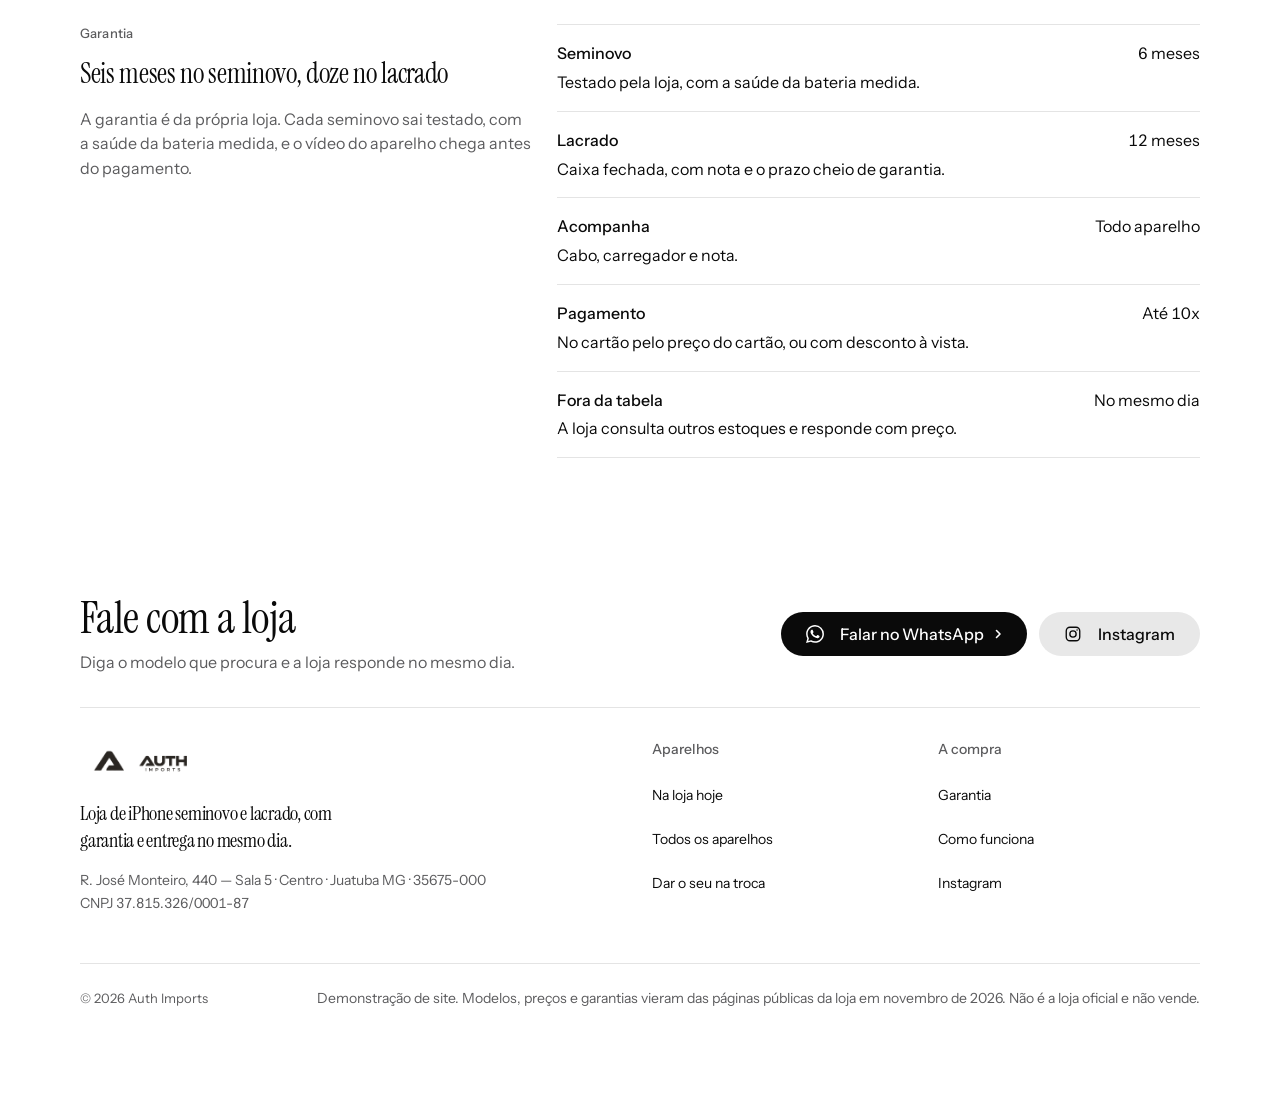
==== commit a4d45837: "Identidade da loja, ficha enxuta e limpar filtros A loja agora existe na pagina. Endereco e CNPJ que" ====
--- a/site/index.html
+++ b/site/index.html
@@ -100,7 +100,18 @@
 
   .filtros { margin-bottom: var(--s-5) }
   .filtros .field { margin: 0 }
-  .cat__conta { font-size: var(--t-small); color: var(--muted); margin-bottom: var(--s-4) }
+  .cat__barra { display: flex; align-items: center; justify-content: space-between; flex-wrap: wrap;
+                gap: var(--s-2) var(--s-4); margin-bottom: var(--s-4) }
+  .cat__conta { font-size: var(--t-small); color: var(--muted); margin: 0 }
+  /* um filtro posto precisa poder ser tirado */
+  .cat__limpar, .cat__vazio-volta { background: none; border: 0; cursor: pointer; color: var(--muted);
+                  font: inherit; font-size: var(--t-small); padding: 8px 2px; min-height: 44px;
+                  display: inline-flex; align-items: center;
+                  text-decoration: underline; text-underline-offset: 4px }
+  .cat__vazio-volta { color: var(--ink) }
+  @media (hover: hover) and (pointer: fine) {
+    .cat__limpar:hover, .cat__vazio-volta:hover { color: var(--ink); text-decoration-thickness: 2px }
+  }
   .cat__vazio { padding: var(--s-8) 0; color: var(--muted) }
   .pager { display: flex; align-items: center; flex-wrap: wrap; gap: var(--s-3) var(--s-4); margin-top: var(--s-5) }
   .pager__n { font-size: var(--t-small); color: var(--muted); font-variant-numeric: tabular-nums }
@@ -111,7 +122,7 @@
   @media (min-width: 1024px) and (max-width: 1279px) {
     .prod { --tile-ratio: 3 / 2 }
     .prod .tile__media > img { padding: 6% 24% }
-    .cat__conta { margin-bottom: var(--s-2) }
+    .cat__barra { margin-bottom: var(--s-2) }
     .pager { margin-top: var(--s-3) }
     .filtros { margin-bottom: var(--s-4) }
 
@@ -123,10 +134,10 @@
     .filtros .field :is(input, select) { padding-inline: 10px; font-size: 14px }
     .prod { --tile-ratio: 2 / 1 }
     .prod .tile__media > img { padding: 4% 28% }
-    .cat__conta { margin-bottom: var(--s-2) }
+    .cat__barra { margin-bottom: var(--s-2) }
     .pager { margin-top: var(--s-3) }
     .filtros { margin-bottom: var(--s-4) }
-    .cat__conta { margin-bottom: var(--s-3) }
+    .cat__barra { margin-bottom: var(--s-3) }
   }
   @media (max-width: 639px) {
     /* a linha de aparelhos e larga: no telefone ela fecha dentro da primeira tela */
@@ -143,7 +154,7 @@
     .filtros .field.span-2 { grid-column: auto / span 6 }
     .filtros .field label { font-size: 12px }
     .filtros { margin-bottom: var(--s-4) }
-    .cat__conta { margin-bottom: var(--s-2) }
+    .cat__barra { margin-bottom: var(--s-2) }
     .pager { margin-top: var(--s-4) }
   }
 
@@ -173,8 +184,11 @@
      do fim da ficha, por isso .ficha__in perde o padding de baixo. */
   .ficha__in { padding-bottom: 0 }
   .ficha__barra { position: sticky; bottom: 0; z-index: 2; display: grid; gap: var(--s-3);
-                  margin-top: var(--s-2); padding: var(--s-4) 0 var(--s-5); background: var(--bg);
-                  border-top: 1px solid color-mix(in srgb, var(--ink) 12%, transparent) }
+                  margin-top: var(--s-2); padding: var(--s-4) 0 var(--s-5); background: var(--bg) }
+  /* a borda reta fazia a barra parecer o fim do painel e o visitante parava de
+     rolar antes da bateria e da garantia. O esmaecido diz que ha mais embaixo. */
+  .ficha__barra::before { content: ""; position: absolute; left: 0; right: 0; bottom: 100%; height: 32px;
+                          background: linear-gradient(to top, var(--bg), transparent); pointer-events: none }
   .ficha__barra-preco { margin: 0; font-size: var(--t-small); color: var(--muted);
                         font-variant-numeric: tabular-nums }
   .ficha__barra-preco b { font-family: var(--font-display); font-weight: var(--display-weight);
@@ -184,6 +198,11 @@
     .ficha__barra { padding-bottom: var(--s-6) }
     .ficha__barra-preco b { font-size: var(--t-h3) }
   }
+  /* tela baixa: a barra devolve altura para os fatos do aparelho */
+  @media (max-height: 700px) {
+    .ficha__barra { padding: var(--s-3) 0 var(--s-4) }
+    dialog.ficha .ficha__row { padding: 7px 0 }
+  }
   /* no telefone a foto quadrada empurrava o nome e o preco para debaixo da barra:
      o palco deita e o texto cabe acima dela sem rolar */
   @media (max-width: 759px) {
@@ -194,6 +213,18 @@
   /* o preco do cartao diz o que e: sem isso o visitante acabou de ler "ate 10x"
      na faixa do heroi e pode dividir este numero por dez */
   .prod__avista { display: block; font-size: var(--t-small); color: var(--muted) }
+  /* a ficha tecnica do modelo recolhe: tela, chip e camera a pessoa le no site
+     da Apple. O que so existe aqui (bateria, disponibilidade, o que acompanha)
+     fica aberto, junto do preco. */
+  .ficha__spec > summary { cursor: pointer; list-style: none; padding: 12px 0; min-height: 44px;
+                           display: flex; align-items: center; gap: 8px; font-size: var(--t-small);
+                           color: var(--muted); border-top: 1px solid color-mix(in srgb, var(--ink) 10%, transparent) }
+  .ficha__spec > summary::-webkit-details-marker { display: none }
+  .ficha__spec > summary::after { content: ""; width: 8px; height: 8px; border-right: 1.5px solid currentColor;
+                                  border-bottom: 1.5px solid currentColor; transform: rotate(45deg) translate(-2px, -2px);
+                                  transition: transform var(--m-in) var(--ease) }
+  .ficha__spec[open] > summary::after { transform: rotate(225deg) translate(-2px, -2px) }
+  @media (hover: hover) and (pointer: fine) { .ficha__spec > summary:hover { color: var(--ink) } }
   .ficha__notas { display: grid; gap: var(--s-4) }
   .nota h3 { font: 500 var(--t-small)/1.3 var(--font-text); letter-spacing: 0 }
   .nota p { font-size: var(--t-small); color: var(--muted); margin-top: 2px }
@@ -308,12 +339,15 @@
           </select>
         </div>
       </div>
-      <p class="cat__conta" id="conta" role="status"></p>
+      <div class="cat__barra">
+        <p class="cat__conta" id="conta" role="status"></p>
+        <button class="cat__limpar" type="button" id="limpar" hidden>Limpar filtros</button>
+      </div>
       <div class="grid" id="grade-catalogo"></div>
       </div>
       <div class="cat__mais">
         <div class="grid" id="grade-catalogo-2"></div>
-        <div class="pager">
+        <div class="pager" id="pag">
           <button class="btn btn--secondary" type="button" id="pag-ant">Anteriores</button>
           <button class="btn btn--secondary" type="button" id="pag-prox">Próximos</button>
           <span class="pager__n" id="pag-n"></span>
@@ -339,7 +373,7 @@
         </article>
         <article class="card card--open span-4">
           <h3>A entrega no mesmo dia</h3>
-          <p>Retirada na loja ou entrega no mesmo dia do pedido, com cabo e carregador.</p>
+          <p>Retirada na loja, na R. José Monteiro, 440 — Sala 5, Centro, Juatuba/MG, ou entrega no mesmo dia do pedido, com cabo e carregador.</p>
         </article>
       </div>
       <div class="grid compra__base">
@@ -377,6 +411,10 @@
         <div class="span-6 stack-4">
           <a class="nav__logo" href="index.html"><img src="assets/img/logo-dark.png" alt="Auth Imports" width="496" height="120"></a>
           <p class="footer__lede">Loja de iPhone seminovo e lacrado, com garantia e entrega no mesmo dia.</p>
+          <address class="loja">
+            <span class="loja__linha" data-loja-endereco></span>
+            <span class="loja__cnpj" data-loja-cnpj></span>
+          </address>
         </div>
         <div class="span-3 start-7 footer__col"><h3>Aparelhos</h3><ul>
           <li><a href="#estoque">Na loja hoje</a></li>
@@ -404,12 +442,16 @@
   <div class="ficha__in">
     <div class="ficha__palco"><img class="ficha__foto" alt=""></div>
     <div class="stack-4">
-      <h2 class="ficha__nome" id="ficha-nome">iPhone</h2>
+      <h2 class="ficha__nome" id="ficha-nome" tabindex="-1">iPhone</h2>
       <p class="ficha__linha t-small muted"></p>
       <div class="ficha__caps" role="group" aria-label="Armazenamento"></div>
       <p class="ficha__preco"><b></b><span class="ficha__par"></span></p>
+      <dl class="ficha__corpo ficha__fatos"></dl>
       <div class="ficha__notas"></div>
-      <dl class="ficha__corpo"></dl>
+      <details class="ficha__spec">
+        <summary>Ficha técnica do modelo</summary>
+        <dl class="ficha__corpo"></dl>
+      </details>
       <p class="ficha__aviso t-small muted">A mensagem abre pronta no WhatsApp da loja, com o modelo e o preço.</p>
       <div class="ficha__barra">
         <p class="ficha__barra-preco"><b></b><span></span></p>
@@ -440,7 +482,11 @@
 const estoque = G.filter(g => g.pronta).sort(porNovo);
 document.getElementById('estoque-lead').textContent =
   estoque.length + ' modelos prontos para retirada, com a bateria já medida.';
-montarCatalogo(document.getElementById('grade-estoque'), estoque.slice(0, 4));
+// a vitrine fica em iPhone: o H1 logo acima promete iPhone, e um MacBook como
+// terceiro cartão quebrava a promessa. iPad, Mac e Watch estão na lista inteira.
+const vitrine = estoque.filter(g => g.cat === 'iphone');
+montarCatalogo(document.getElementById('grade-estoque'),
+               (vitrine.length >= 4 ? vitrine : estoque).slice(0, 4));
 
 // catálogo: busca, filtro e oito por vez, sobre TODOS os modelos
 const grade = document.getElementById('grade-catalogo');
@@ -454,6 +500,8 @@
 const ant = document.getElementById('pag-ant');
 const prox = document.getElementById('pag-prox');
 const pagN = document.getElementById('pag-n');
+const pager = document.getElementById('pag');
+const limpar = document.getElementById('limpar');
 const POR = 8;
 let pagina = 0, filtrada = [];
 
@@ -500,14 +548,35 @@
     montarCatalogo(grade, fatia.slice(0, 4));
     montarCatalogo(grade2, fatia.slice(4, 8));
   } else {
-    grade.innerHTML = '<p class="cat__vazio">Nenhum aparelho com esse filtro. A loja consulta outros estoques: <a href="' + linkWhatsApp('Olá, Auth Imports! Procuro um aparelho que não achei no site: ') + '" target="_blank" rel="noopener">peça o modelo no WhatsApp</a>.</p>';
+    grade.innerHTML = '<p class="cat__vazio">Nenhum aparelho com esse filtro. '
+      + '<button class="cat__vazio-volta" type="button" data-limpar>Ver os ' + G.length + ' modelos</button>'
+      + ' ou, se a loja não lista o que você procura, <a href="'
+      + linkWhatsApp('Olá, Auth Imports! Procuro um aparelho que não achei no site: ')
+      + '" target="_blank" rel="noopener">peça o modelo no WhatsApp</a>.</p>';
     grade2.innerHTML = '';
   }
   conta.textContent = filtrada.length + ' de ' + G.length + ' modelos';
   pagN.textContent = 'Página ' + (pagina + 1) + ' de ' + paginas;
   ant.disabled = pagina === 0;
   prox.disabled = pagina >= paginas - 1;
+  // sem resultado não há o que paginar: dois botões desativados pesavam mais
+  // na tela que o link de recuperação
+  pager.hidden = filtrada.length === 0;
+  limpar.hidden = !filtroAtivo();
 }
+
+/** Um filtro posto precisa poder ser tirado. */
+function filtroAtivo() {
+  return !!(campo.value.trim() || onde.value || tipo.value || memoria.value || ordem.value !== 'new');
+}
+
+function limparFiltros() {
+  campo.value = ''; onde.value = ''; tipo.value = ''; memoria.value = ''; ordem.value = 'new';
+  filtrar();
+  campo.focus();
+}
+limpar.addEventListener('click', limparFiltros);
+grade.addEventListener('click', e => { if (e.target.closest('[data-limpar]')) limparFiltros(); });
 campo.addEventListener('input', filtrar);
 onde.addEventListener('change', filtrar);
 tipo.addEventListener('change', filtrar);
--- a/site/assets/site.css
+++ b/site/assets/site.css
@@ -92,6 +92,24 @@
                             border-top: 1px solid var(--line) }
 }
 
+/* Endereço e CNPJ da loja, no rodapé das duas páginas (dados em loja.js).
+   Quem compra seminovo de um desconhecido procura isto antes do preço. */
+/* o kit dá 1.25 de entrelinha a esta chamada; abaixo de 1.3 o texto fecha demais */
+.footer__lede { line-height: 1.35 }
+.loja { font-style: normal; display: grid; gap: 2px; font-size: var(--t-small); color: var(--muted) }
+.loja__cnpj { font-variant-numeric: tabular-nums }
+
+/* O menu marca a seção que está na tela (pagina.js, seguirSecoes). O kit só
+   desenha o traço para aria-current="page"; numa página só o valor certo é
+   "true", que é "item atual de um conjunto", então o traço vale para os dois. */
+.nav__link[aria-current="true"]::after { content: ""; position: absolute; left: var(--s-3); right: var(--s-3);
+                                         bottom: -2px; height: 2px; border-radius: 2px; background: currentColor }
+@media (max-width: 1023px) {
+  .nav__link[aria-current="true"]::after { left: var(--s-2); right: var(--s-2) }
+  .nav.is-open .nav__link[aria-current="true"]::after { left: 0; right: auto; width: 24px; bottom: 10px }
+}
+.nav--split .nav__links > .nav__item:nth-child(1 of .nav__item) > .nav__link[aria-current="true"]::after { left: 0 }
+
 /* Alvos de clique de pelo menos 44px (menu, logo, rodapé, capacidades da ficha) */
 .nav .nav__link, .nav .nav__logo, .closing__links .nav__logo { min-height: 44px; display: inline-flex; align-items: center }
 .footer__col li a { display: inline-flex; align-items: center; min-height: 44px }
--- a/site/assets/campanha.css
+++ b/site/assets/campanha.css
@@ -94,6 +94,11 @@
   .campanha__ponto { animation: none }
 }
 
+/* abaixo de 400px o leque de tres vira um amontoado ilegivel: fica so o do meio */
+@media (max-width: 400px) {
+  .campanha__ap--1, .campanha__ap--3 { display: none }
+  .campanha__ap--2 { height: 100%; margin: 0 }
+}
 @media (max-width: 520px) {
   .campanha__palco { height: 170px }
   .campanha__palco { padding: 18px 0 }
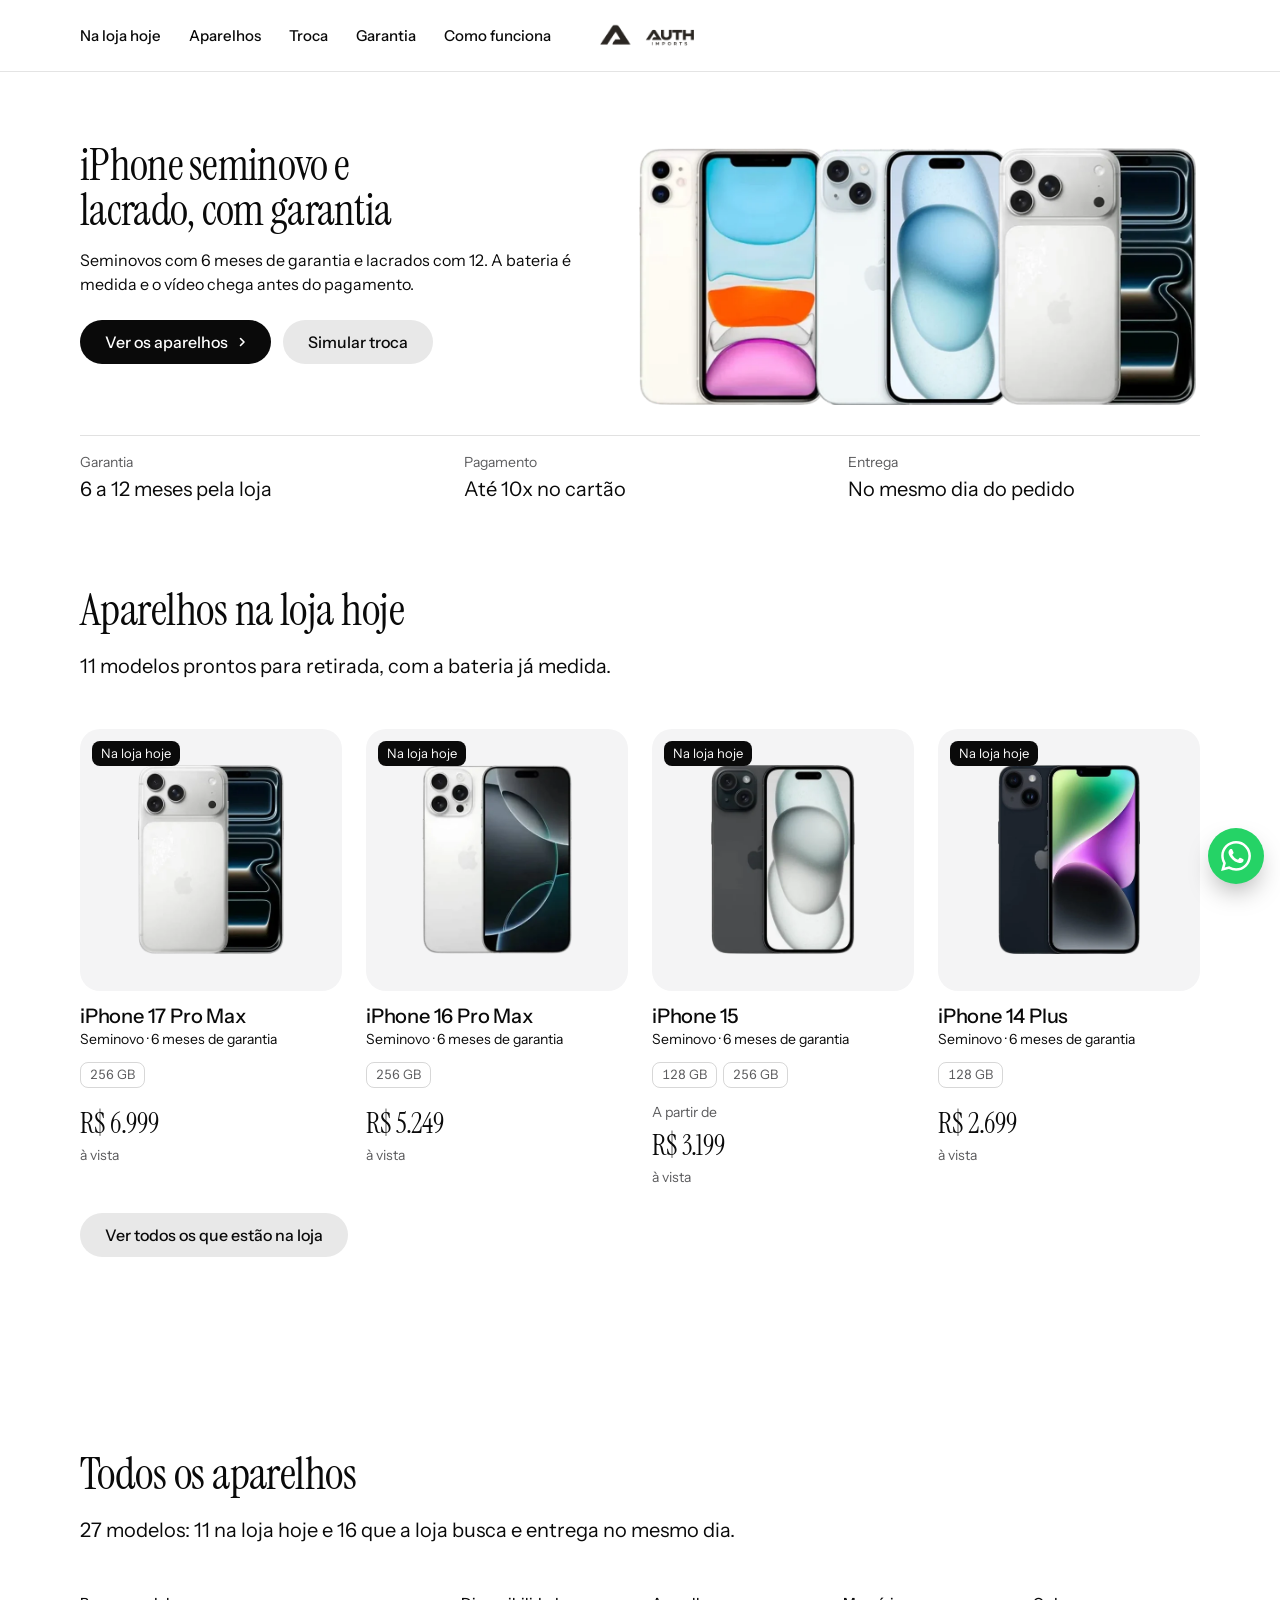
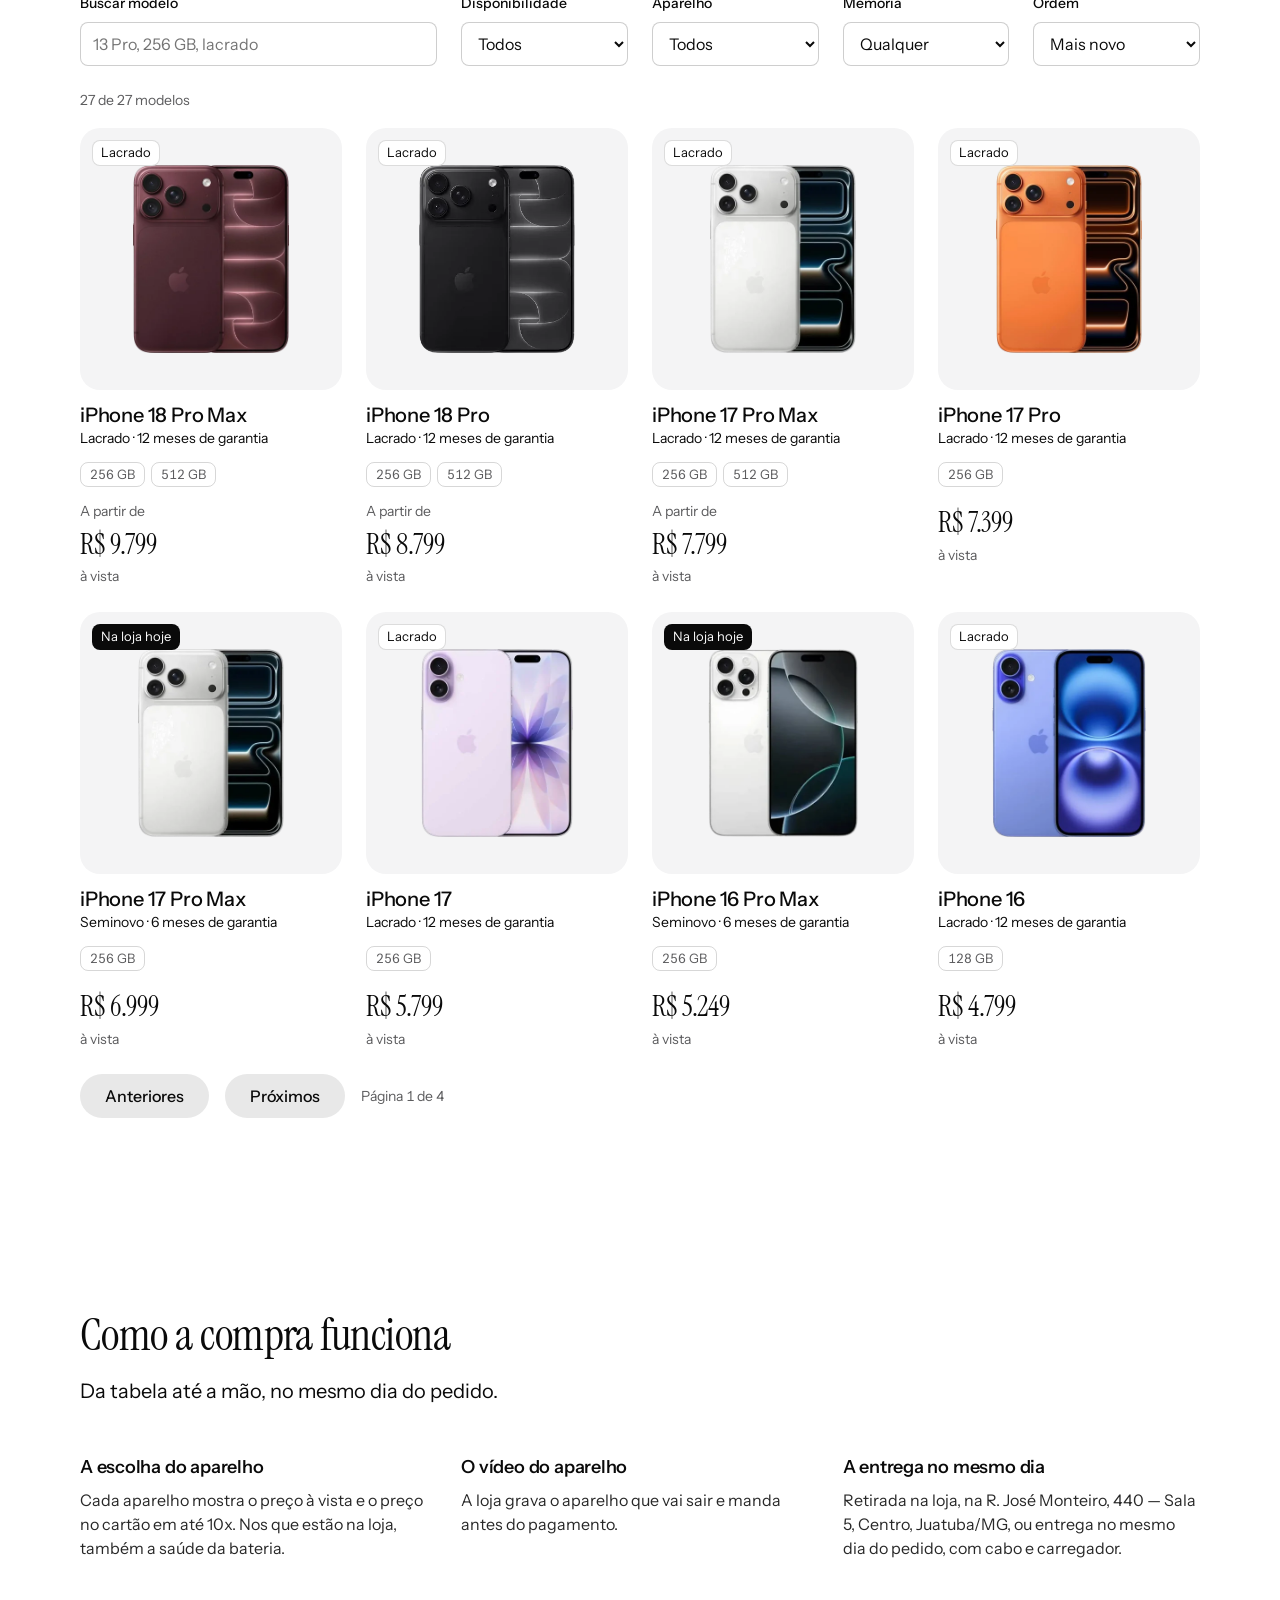
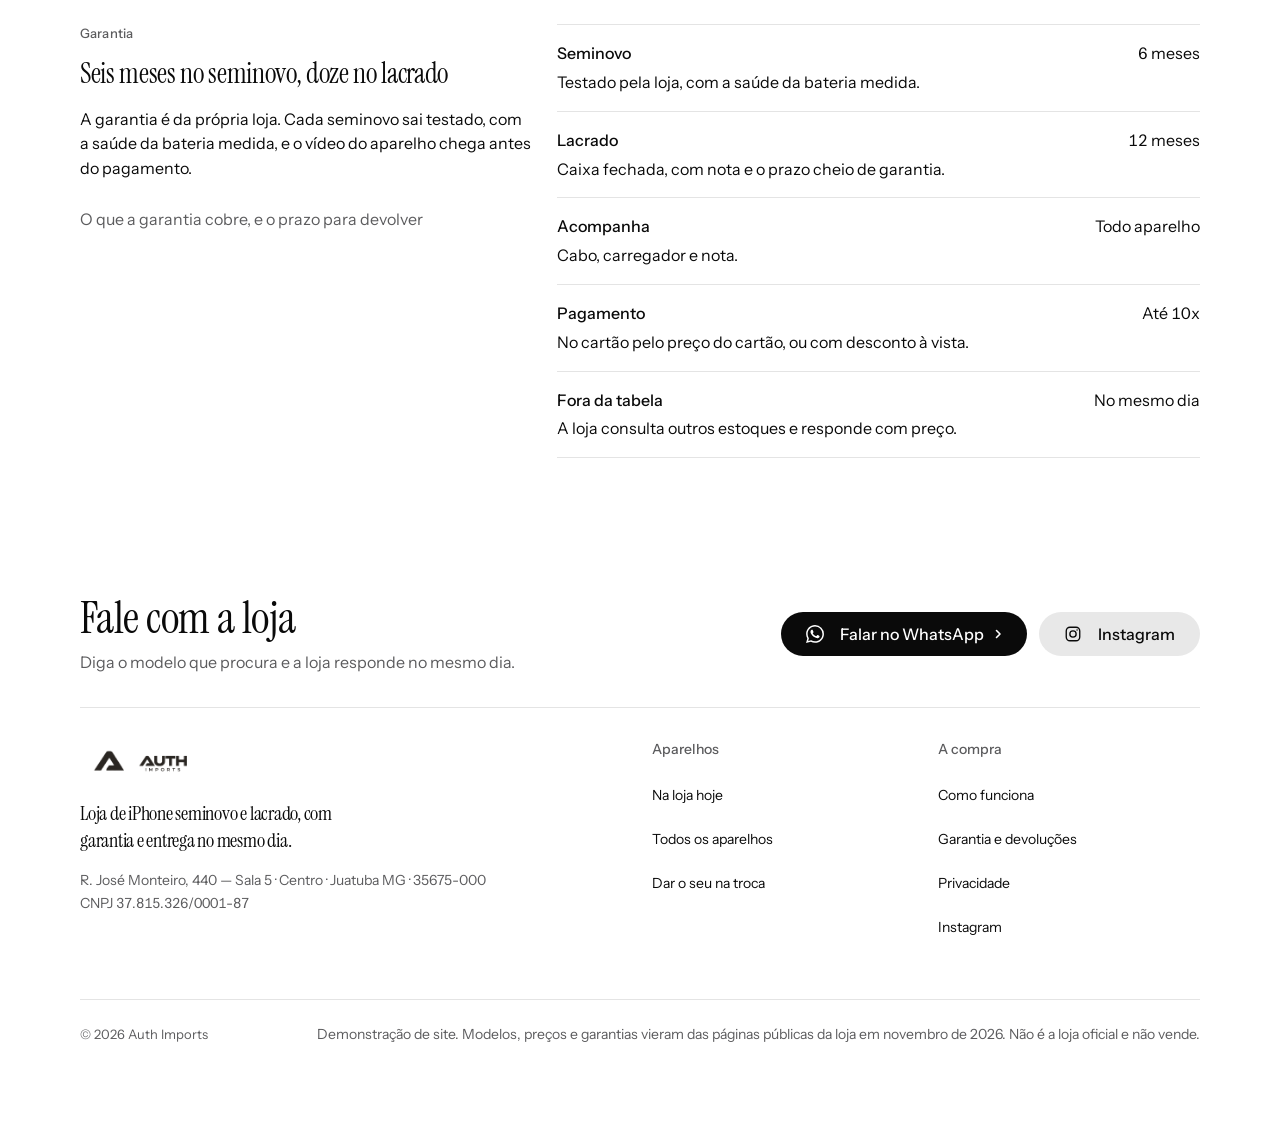
==== commit eb1975d6: "Pagina de politicas, e o que eu tinha deixado para tras A critica deu 1 em Help and Documentation po" ====
--- a/site/index.html
+++ b/site/index.html
@@ -244,7 +244,7 @@
       <div class="nav__item"><a class="nav__link" href="#estoque">Na loja hoje</a></div>
       <div class="nav__item"><a class="nav__link" href="#catalogo">Aparelhos</a></div>
       <div class="nav__item"><a class="nav__link" href="troca.html">Troca</a></div>
-      <div class="nav__item"><a class="nav__link" href="#garantia">Garantia</a></div>
+      <div class="nav__item"><a class="nav__link" href="politicas.html">Garantia</a></div>
       <div class="nav__item"><a class="nav__link" href="#como">Como funciona</a></div>
     </nav>
     <button class="nav__toggle" type="button" aria-expanded="false" aria-label="Menu">
@@ -381,6 +381,7 @@
           <p class="t-label muted">Garantia</p>
           <h3 class="garantia__titulo">Seis meses no seminovo, doze no lacrado</h3>
           <p>A garantia é da própria loja. Cada seminovo sai testado, com a saúde da bateria medida, e o vídeo do aparelho chega antes do pagamento.</p>
+          <p><a class="garantia__mais" href="politicas.html#garantia">O que a garantia cobre, e o prazo para devolver</a></p>
         </div>
         <ul class="rows span-7 start-6">
           <li><span class="rows__name">Seminovo</span><p>Testado pela loja, com a saúde da bateria medida.</p><span class="rows__value">6 meses</span></li>
@@ -422,8 +423,9 @@
           <li><a href="troca.html">Dar o seu na troca</a></li>
         </ul></div>
         <div class="span-3 start-10 footer__col"><h3>A compra</h3><ul>
-          <li><a href="#garantia">Garantia</a></li>
           <li><a href="#como">Como funciona</a></li>
+          <li><a href="politicas.html">Garantia e devoluções</a></li>
+          <li><a href="politicas.html#privacidade">Privacidade</a></li>
           <li><a data-insta href="#">Instagram</a></li>
         </ul></div>
       </div>
--- a/site/assets/site.css
+++ b/site/assets/site.css
@@ -26,6 +26,8 @@
 .garantia__titulo { font-family: var(--font-display); font-weight: var(--display-weight);
                     font-size: var(--t-h3); letter-spacing: var(--display-tracking); line-height: 1.15 }
 .garantia > p:last-child { color: var(--muted); max-width: 44ch }
+/* link solto, não dentro de um parágrafo: vale o alvo de 44px */
+.garantia__mais { min-height: 44px; display: inline-flex; align-items: center }
 .compra__base > .rows > li:first-child { padding-top: var(--s-4); border-top: 1px solid var(--line) }
 
 /* a segunda fileira do catálogo vem logo abaixo da primeira, no espaço das grades */
@@ -63,6 +65,17 @@
               transition: transform 200ms ease, box-shadow 200ms ease }
 .zap-flutua svg { width: 30px; height: 30px }
 .zap-flutua:focus-visible { outline: 3px solid #0a0a0a; outline-offset: 3px }
+/* com a ficha ou a campanha abertas o botão é redundante — a ficha tem o seu —
+   e só ficava por cima do que a pessoa foi ler */
+body:has(dialog[open]) .zap-flutua { opacity: 0; pointer-events: none; transform: scale(.9) }
+@media (max-width: 639px) {
+  /* no telefone ele encolhe e encosta mais no canto: era ele que cobria o
+     preço do cartão de baixo e os botões de paginação */
+  .zap-flutua { width: 48px; height: 48px;
+                right: max(12px, env(safe-area-inset-right)); bottom: max(12px, env(safe-area-inset-bottom)) }
+  .zap-flutua svg { width: 26px; height: 26px }
+  .pager { padding-bottom: 64px }
+}
 @media (hover: hover) and (pointer: fine) {
   .zap-flutua:hover { transform: scale(1.06); box-shadow: 0 16px 32px -8px rgba(0,0,0,.45) }
 }
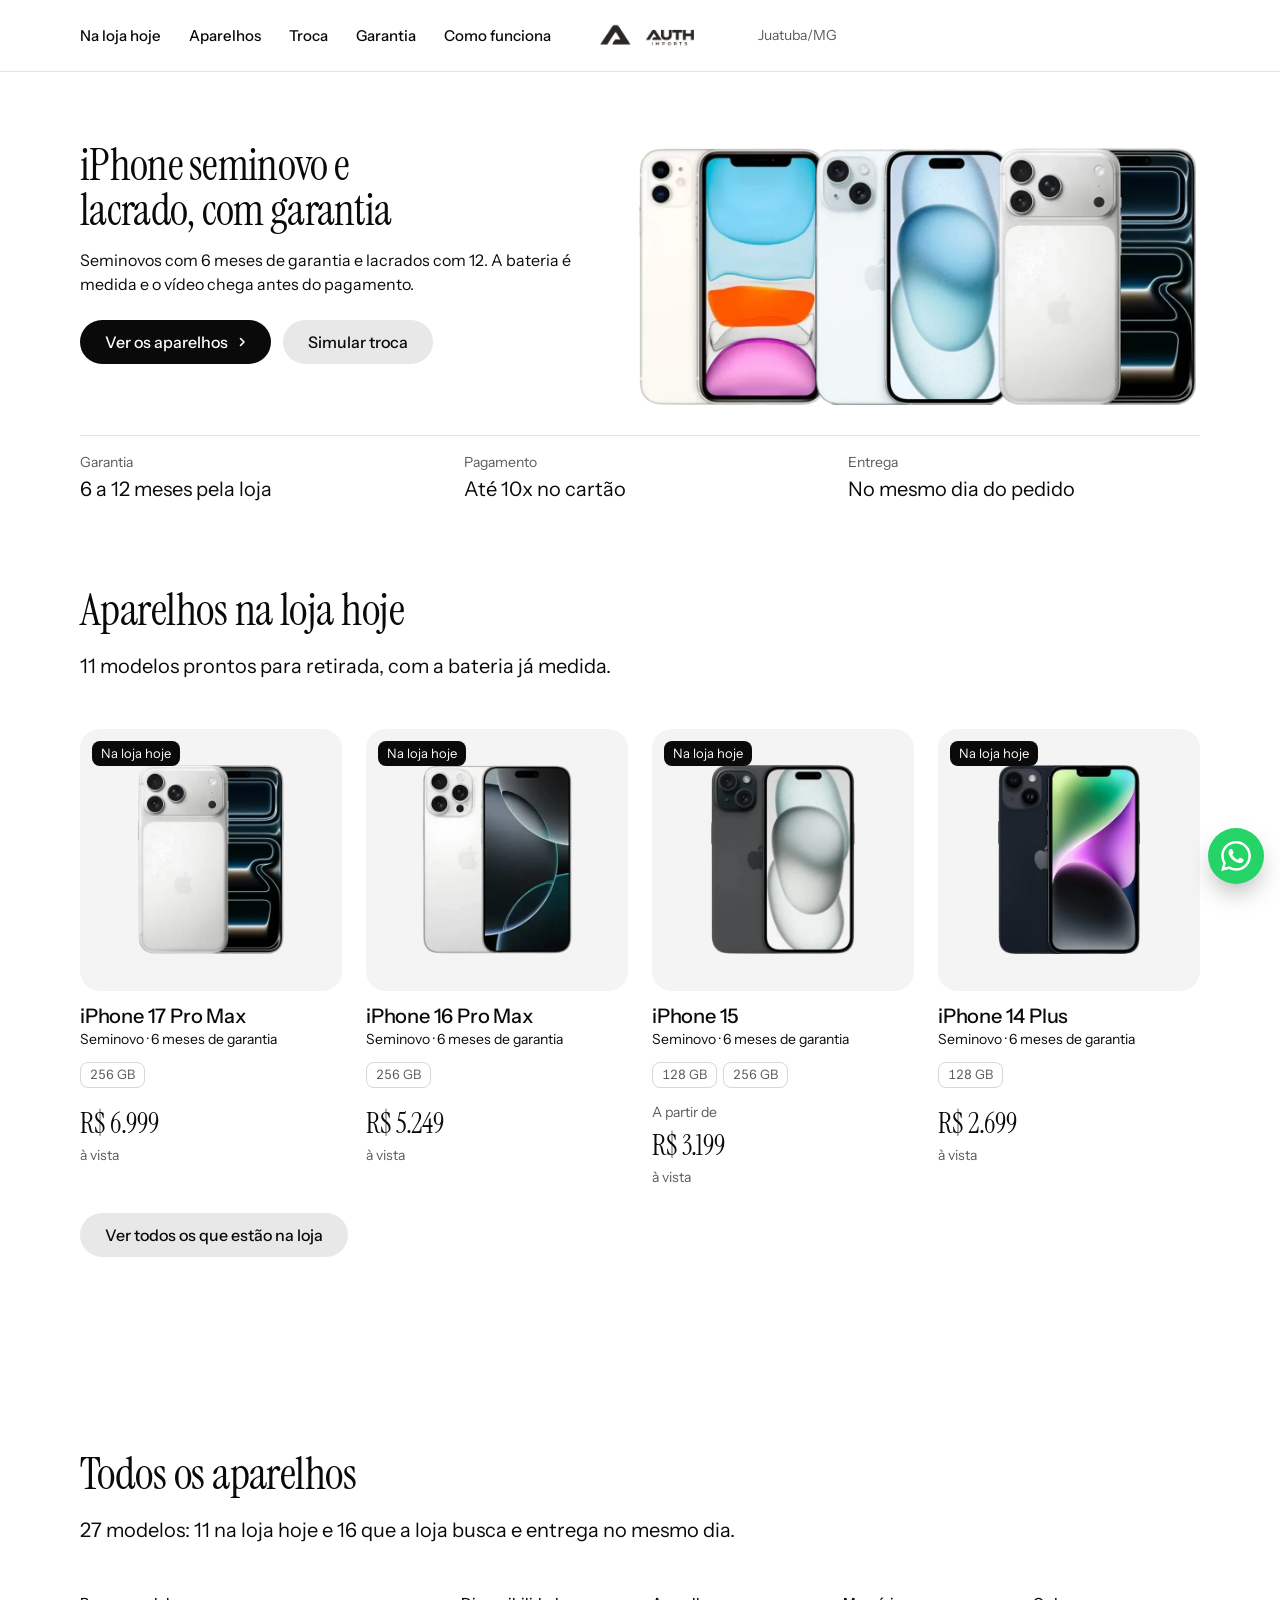
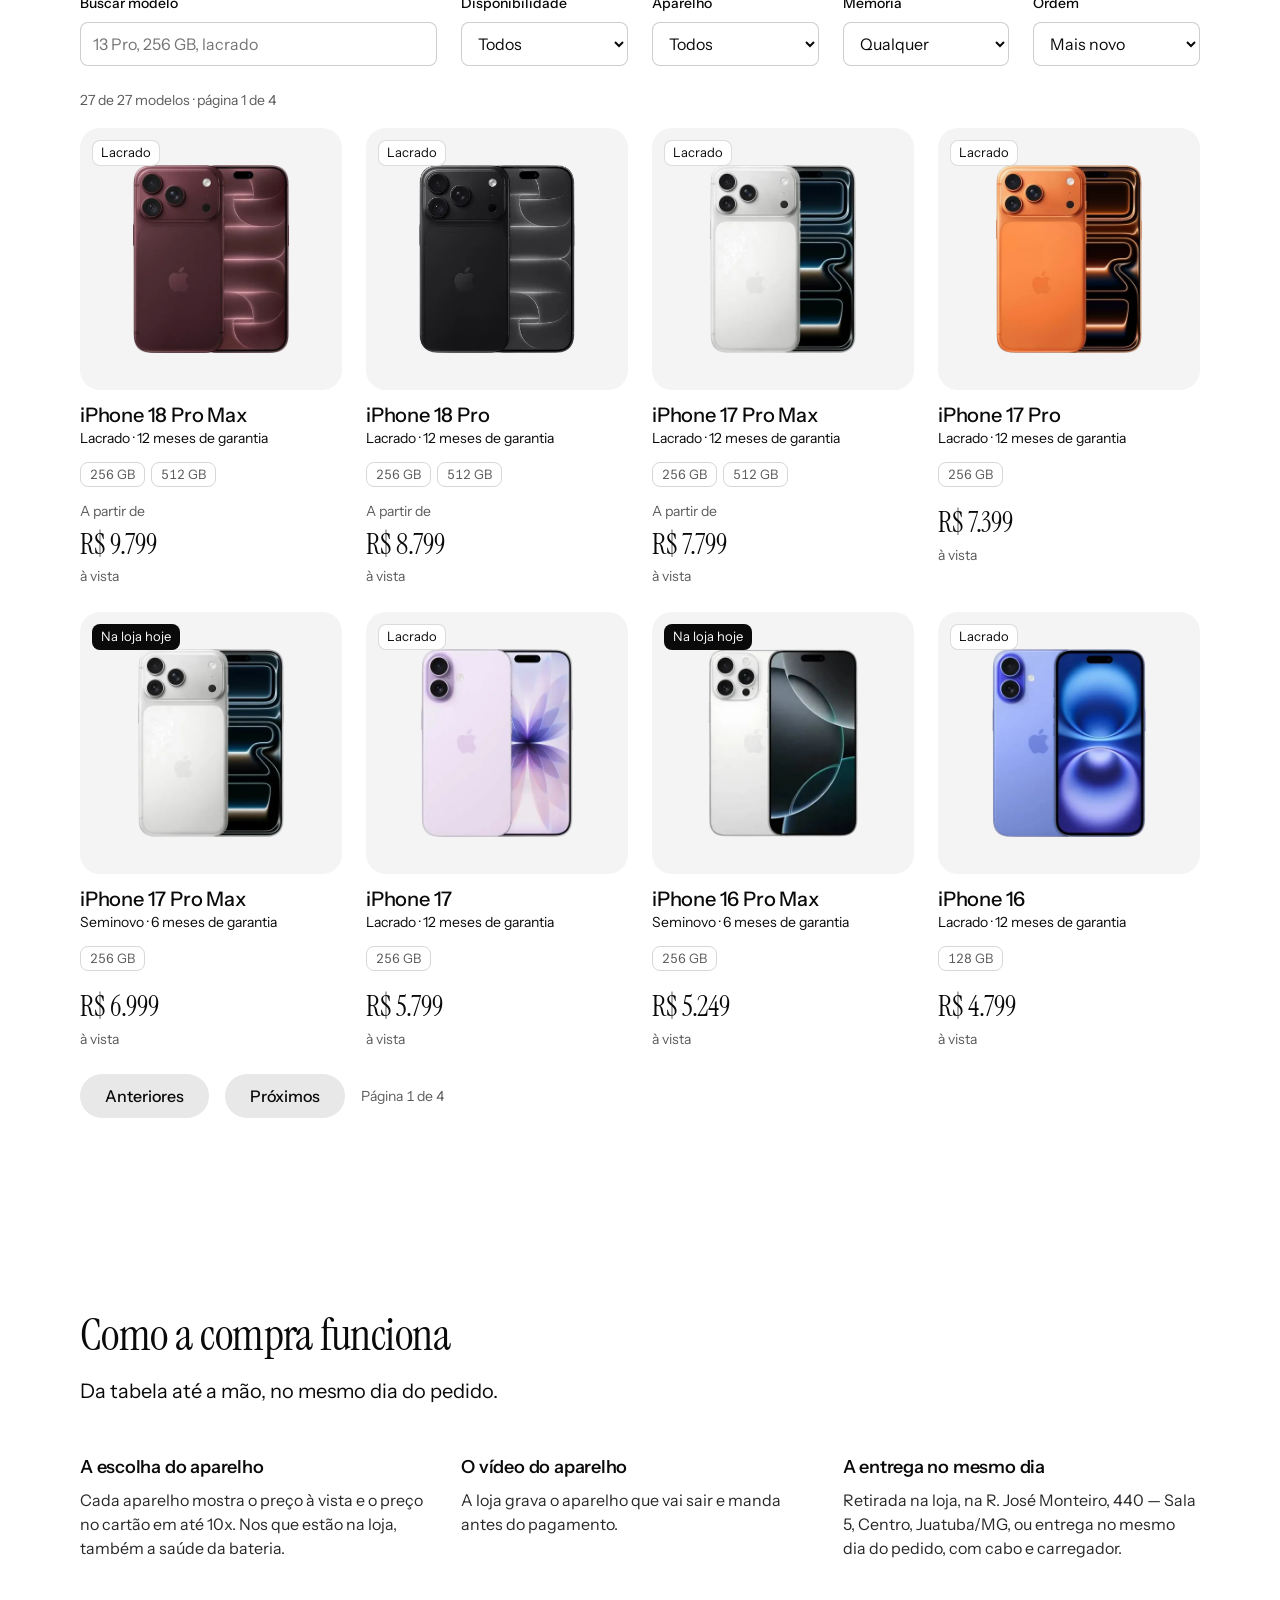
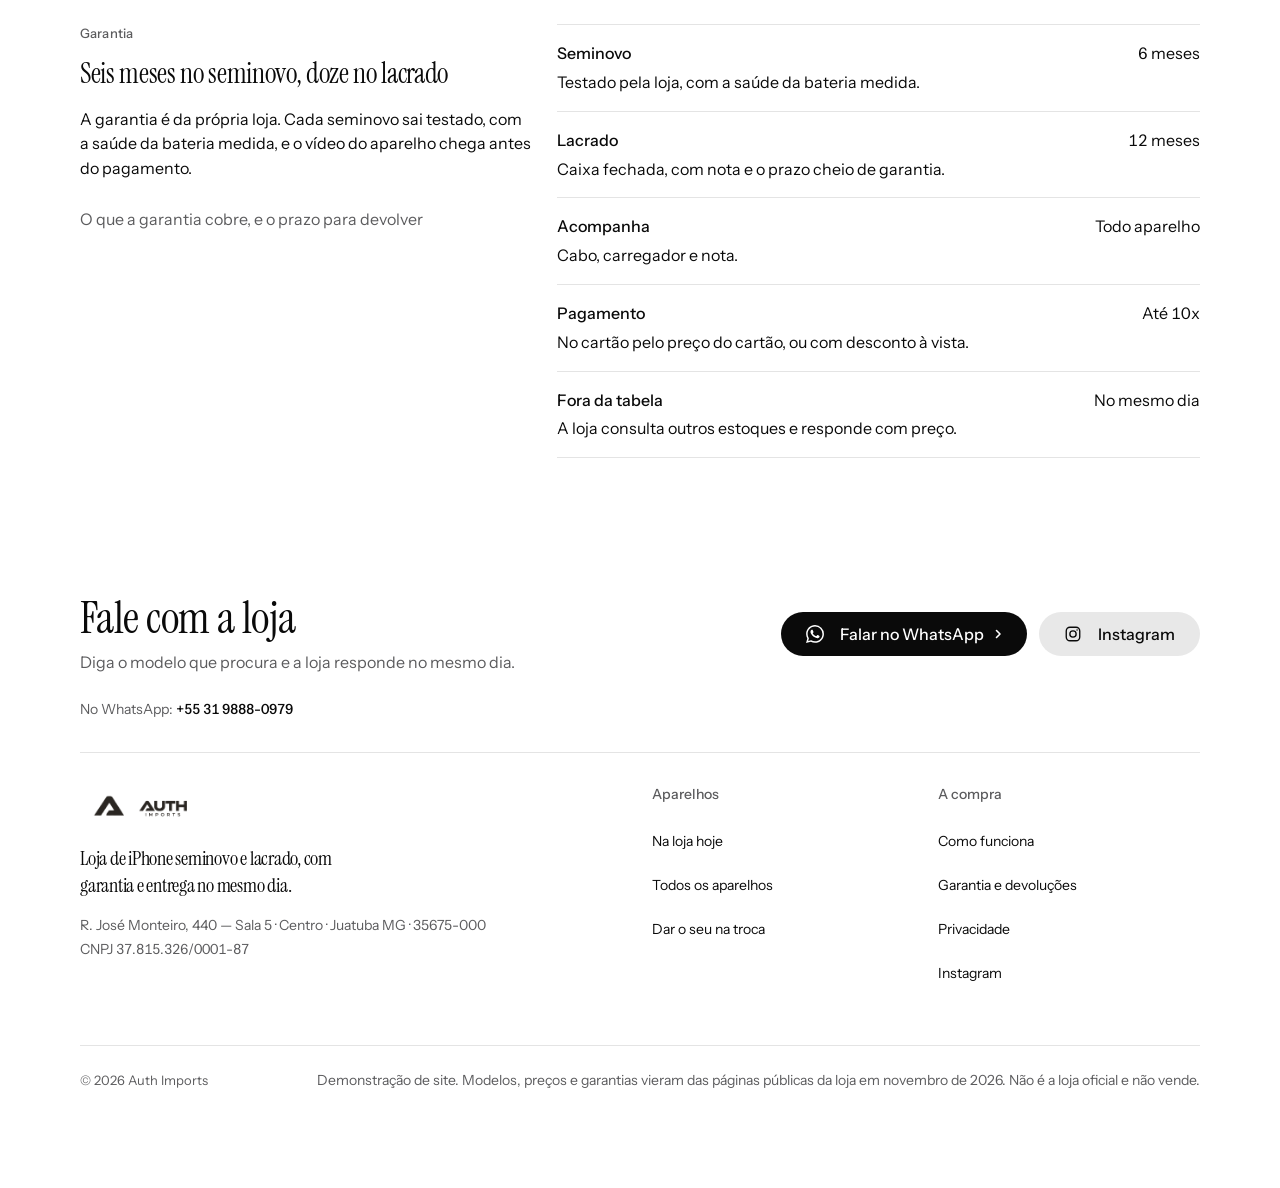
==== commit 9bf998e7: "Revisões" ====
--- a/site/index.html
+++ b/site/index.html
@@ -176,6 +176,11 @@
                 padding: 10px 0; border-bottom: 1px solid color-mix(in srgb, var(--ink) 10%, transparent) }
   .ficha__row dt { color: var(--muted); font-size: var(--t-small) }
   .ficha__row dd { margin: 0; text-align: right }
+  /* a ficha dá foco ao nome para o leitor de tela anunciar o aparelho antes do
+     botão fechar. O anel preto que o Chrome desenha em volta do título, porém,
+     lê como campo de texto ou erro: o foco fica, o anel sai. */
+  dialog.ficha .ficha__nome:focus,
+  dialog.ficha .ficha__nome:focus-visible { outline: none }
   .ficha__preco { font-family: var(--font-display); font-size: var(--t-h2);
                   letter-spacing: var(--display-tracking) }
   .ficha__par { display: block; font-family: var(--font-text); font-size: var(--t-small); color: var(--muted) }
@@ -247,6 +252,7 @@
       <div class="nav__item"><a class="nav__link" href="politicas.html">Garantia</a></div>
       <div class="nav__item"><a class="nav__link" href="#como">Como funciona</a></div>
     </nav>
+    <span class="nav__local" data-loja-local aria-label="Onde fica a loja"></span>
     <button class="nav__toggle" type="button" aria-expanded="false" aria-label="Menu">
       <svg width="18" height="18" viewBox="0 0 18 18" aria-hidden="true"><path d="M2 5h14M2 13h14" stroke="currentColor" stroke-width="1.6" stroke-linecap="round"/></svg>
     </button>
@@ -406,6 +412,7 @@
         <a class="btn btn--primary btn--zap" data-zap href="https://wa.me/"><span class="btn__icone" data-icone="whatsapp"></span>Falar no WhatsApp</a>
         <a class="btn btn--secondary btn--insta" data-insta href="#"><span class="btn__icone" data-icone="instagram"></span>Instagram</a>
       </div>
+        <p class="rodape__numero">No WhatsApp: <b data-loja-numero></b></p>
     </div>
     <div class="closing__links">
       <div class="grid">
@@ -557,7 +564,8 @@
       + '" target="_blank" rel="noopener">peça o modelo no WhatsApp</a>.</p>';
     grade2.innerHTML = '';
   }
-  conta.textContent = filtrada.length + ' de ' + G.length + ' modelos';
+  conta.textContent = filtrada.length + ' de ' + G.length + ' modelos'
+    + (paginas > 1 ? ' · página ' + (pagina + 1) + ' de ' + paginas : '');
   pagN.textContent = 'Página ' + (pagina + 1) + ' de ' + paginas;
   ant.disabled = pagina === 0;
   prox.disabled = pagina >= paginas - 1;
@@ -584,8 +592,15 @@
 tipo.addEventListener('change', filtrar);
 memoria.addEventListener('change', filtrar);
 ordem.addEventListener('change', filtrar);
-ant.addEventListener('click', () => { pagina--; desenhar(); });
-prox.addEventListener('click', () => { pagina++; desenhar(); });
+// trocar de página sem rolar deixava metade dos cartões novos fora da tela,
+// e o clique lia como botão quebrado
+function irPara(n) {
+  pagina = n;
+  desenhar();
+  document.getElementById('catalogo').scrollIntoView({ block: 'start' });
+}
+ant.addEventListener('click', () => irPara(pagina - 1));
+prox.addEventListener('click', () => irPara(pagina + 1));
 filtrar();
 
 ligarFichaPagina();
--- a/site/assets/site.css
+++ b/site/assets/site.css
@@ -41,7 +41,17 @@
 .inicial .hero--product .hero__stage { height: clamp(150px, 19vw, 250px); flex: none }
 .inicial .hero--product .hero__stage img { width: 100%; height: 100%; object-fit: contain; object-position: center bottom }
 @media (max-width: 1023px) { .inicial .hero--product .hero__stage { margin-top: var(--s-5) } }
-@media (max-width: 639px) { .inicial .hero--product .hero__stage { height: 150px } }
+/* No celular o primeiro cartão nascia a 1032px — 1,2 tela abaixo da dobra, numa
+   página que virou vitrine justamente para mostrar aparelho cedo. O hero encolhe
+   e os dois botões dividem uma linha só. */
+@media (max-width: 639px) {
+  .inicial .hero--product .hero__stage { height: 104px }
+  main.inicial .hero--product .hero__head > .btn-row { display: flex; gap: var(--s-3) }
+  main.inicial .hero--product .hero__head > .btn-row > .btn { flex: 1 1 0; min-width: 0;
+                                                              justify-content: center; padding-inline: var(--s-3) }
+  main.inicial > .hero.hero--product { padding-bottom: var(--s-4) }
+  main.inicial > #estoque { padding-top: var(--s-5) }
+}
 
 /* Rodapé compacto: chamada para WhatsApp e Instagram numa linha, sem a tela
    inteira que o kit dá ao fechamento */
@@ -129,3 +139,16 @@
 .footer__col ul { row-gap: 0; gap: 0 }
 .footer__col li { margin: 0 }
 dialog.ficha .cap--btn { min-height: 44px }
+
+/* A barra do menu tinha 46% de largura vazia a direita e a marca ilhada no
+   meio. A praca da loja ocupa esse vazio com o dado que um comprador de
+   seminovo procura primeiro: onde fica. */
+.nav__local { font-size: var(--t-small); color: var(--muted); white-space: nowrap;
+              display: none; align-items: center; min-height: 44px }
+@media (min-width: 1024px) { .nav--split .nav__local { display: inline-flex } }
+
+/* O numero em texto: no desktop sem WhatsApp Web o link vira uma tela de QR
+   sem saida, e a pessoa precisa do numero para digitar no telefone. */
+.rodape__numero { flex-basis: 100%; margin: 0; font-size: var(--t-small); color: var(--muted) }
+.rodape__numero b { color: var(--ink); font-weight: 500; font-variant-numeric: tabular-nums;
+                    user-select: all }
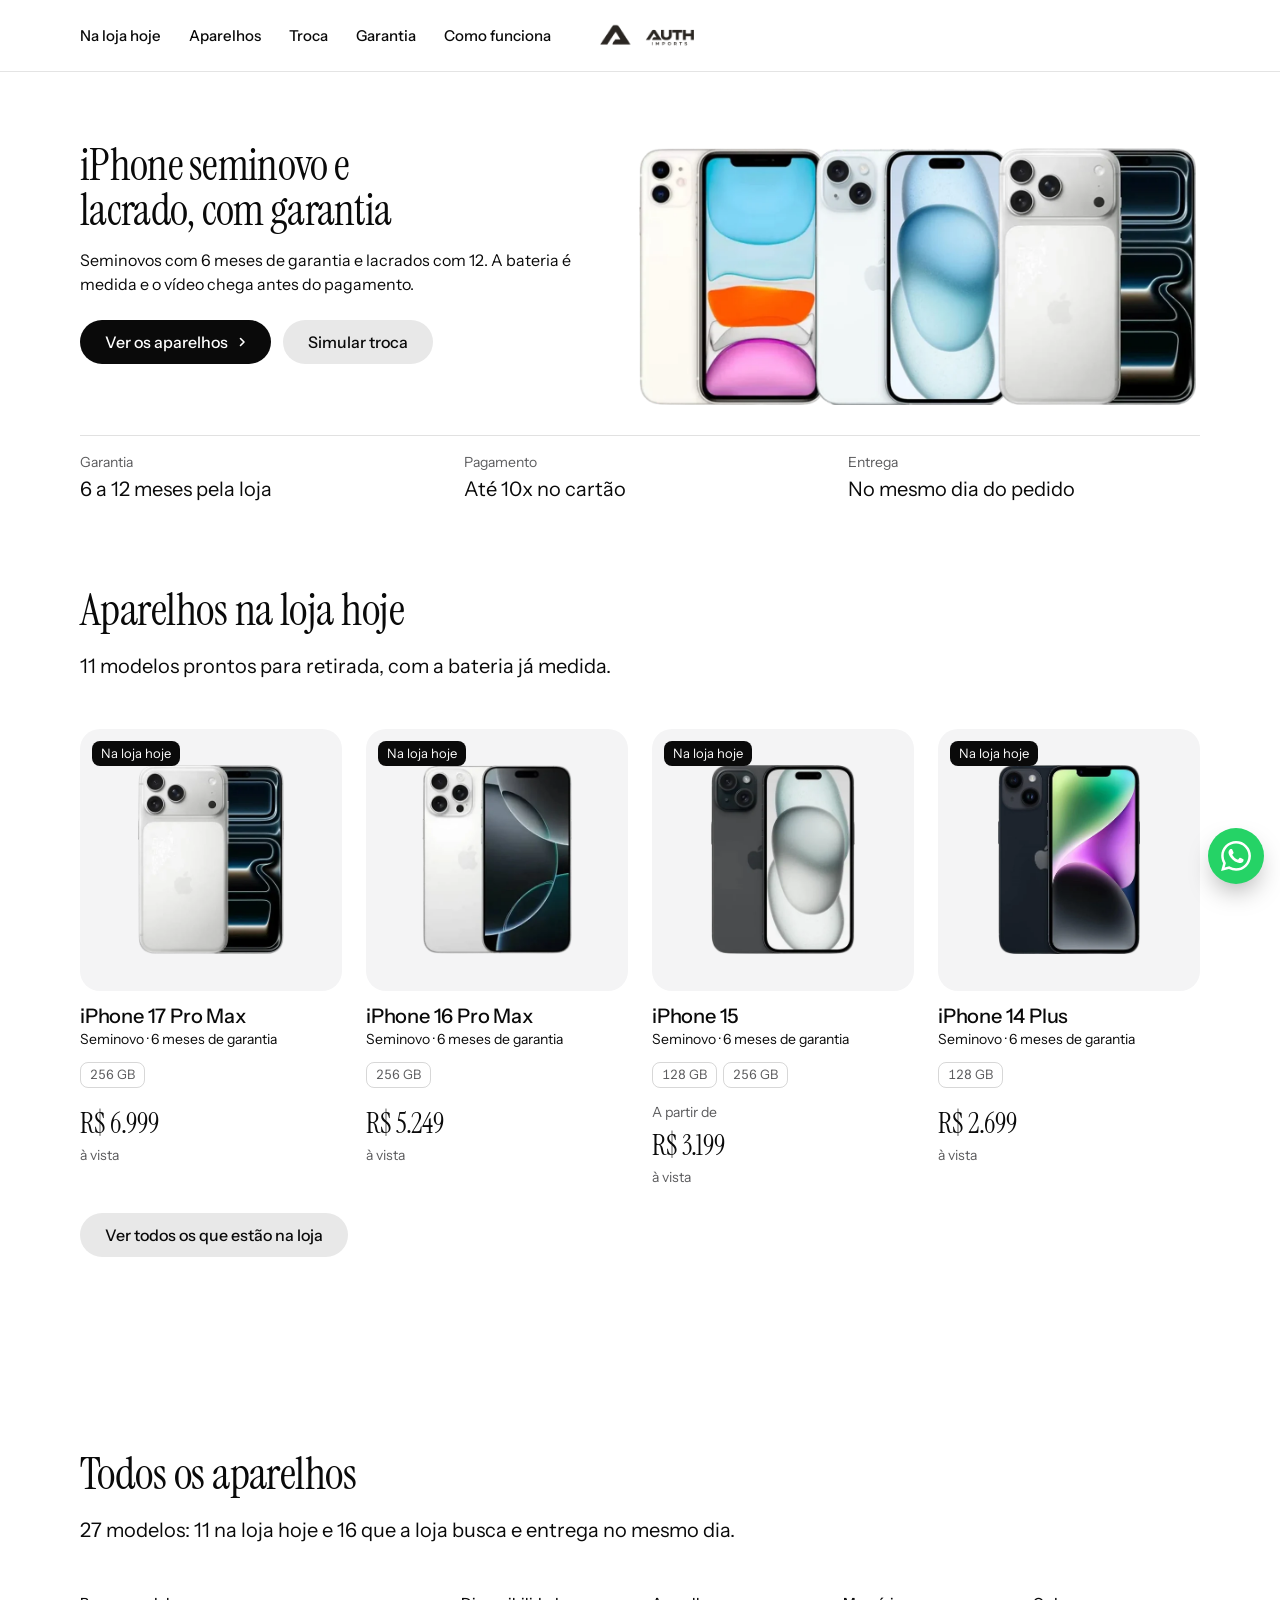
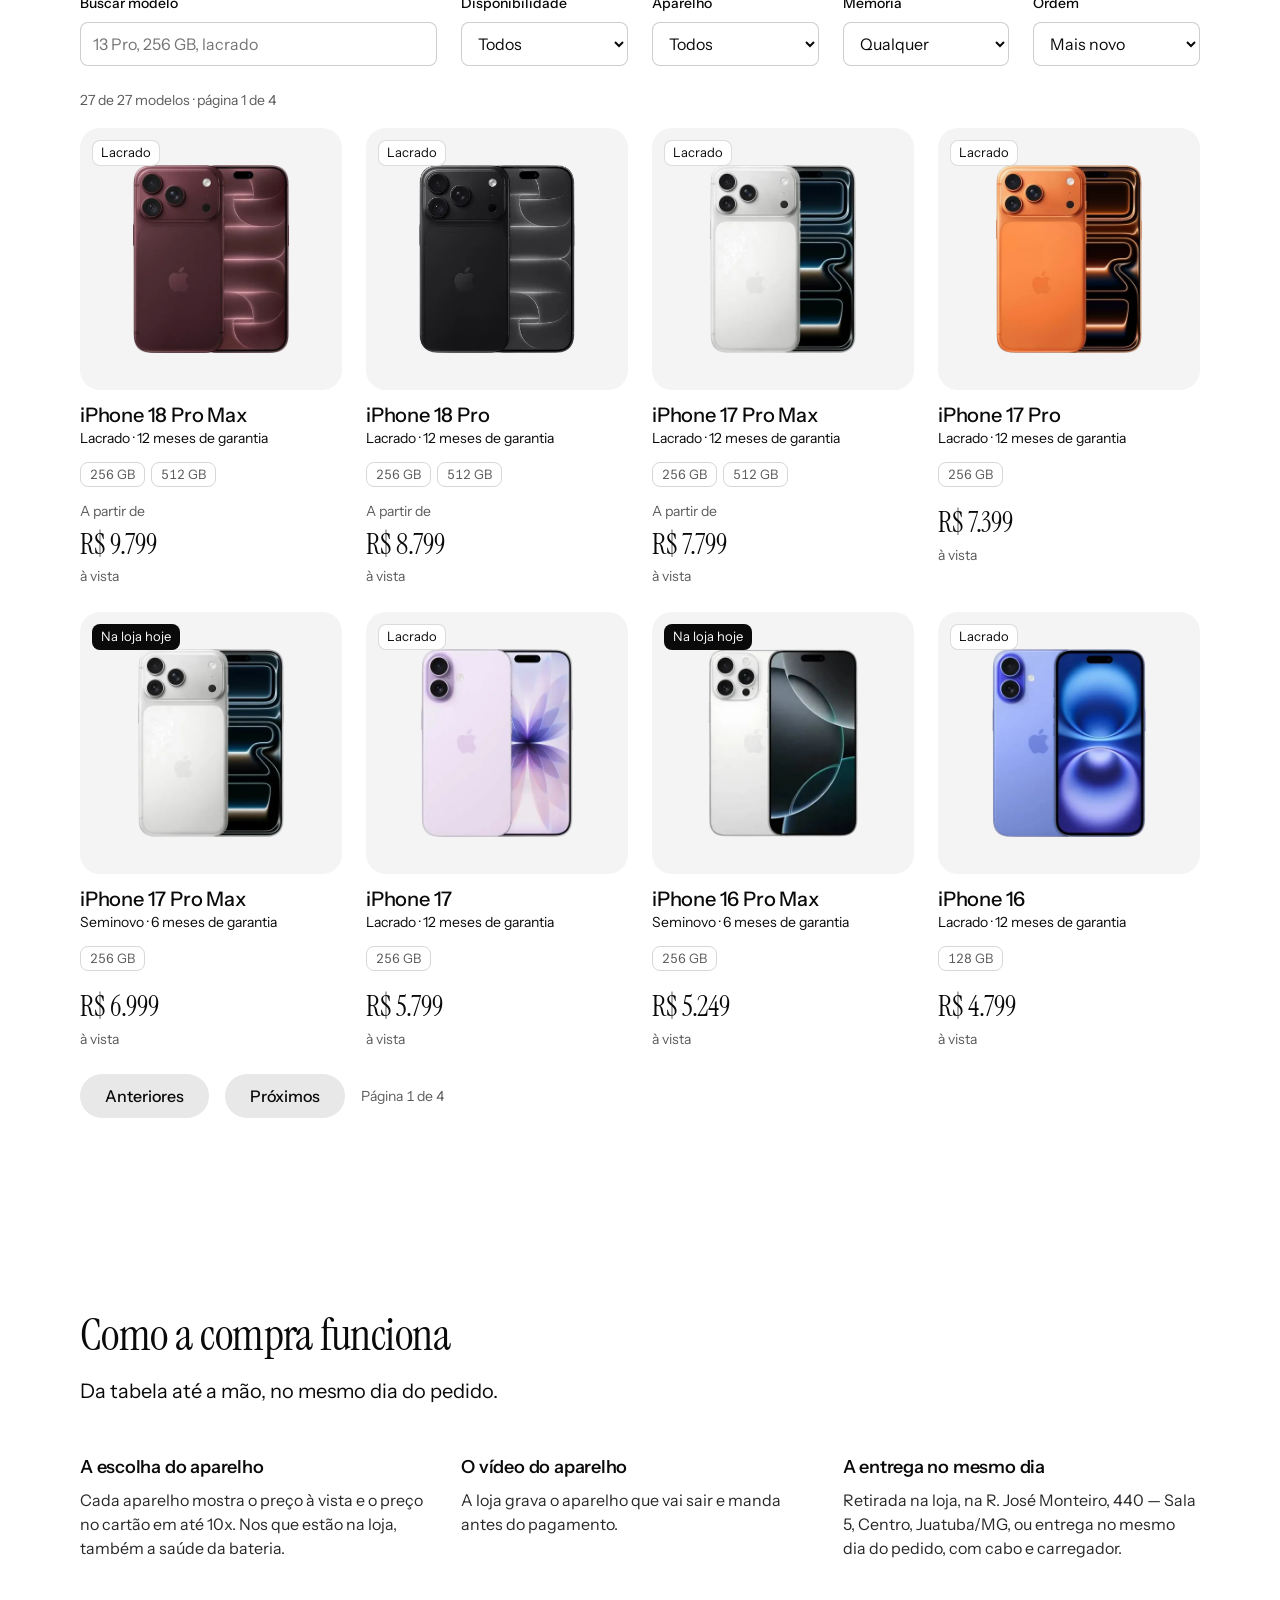
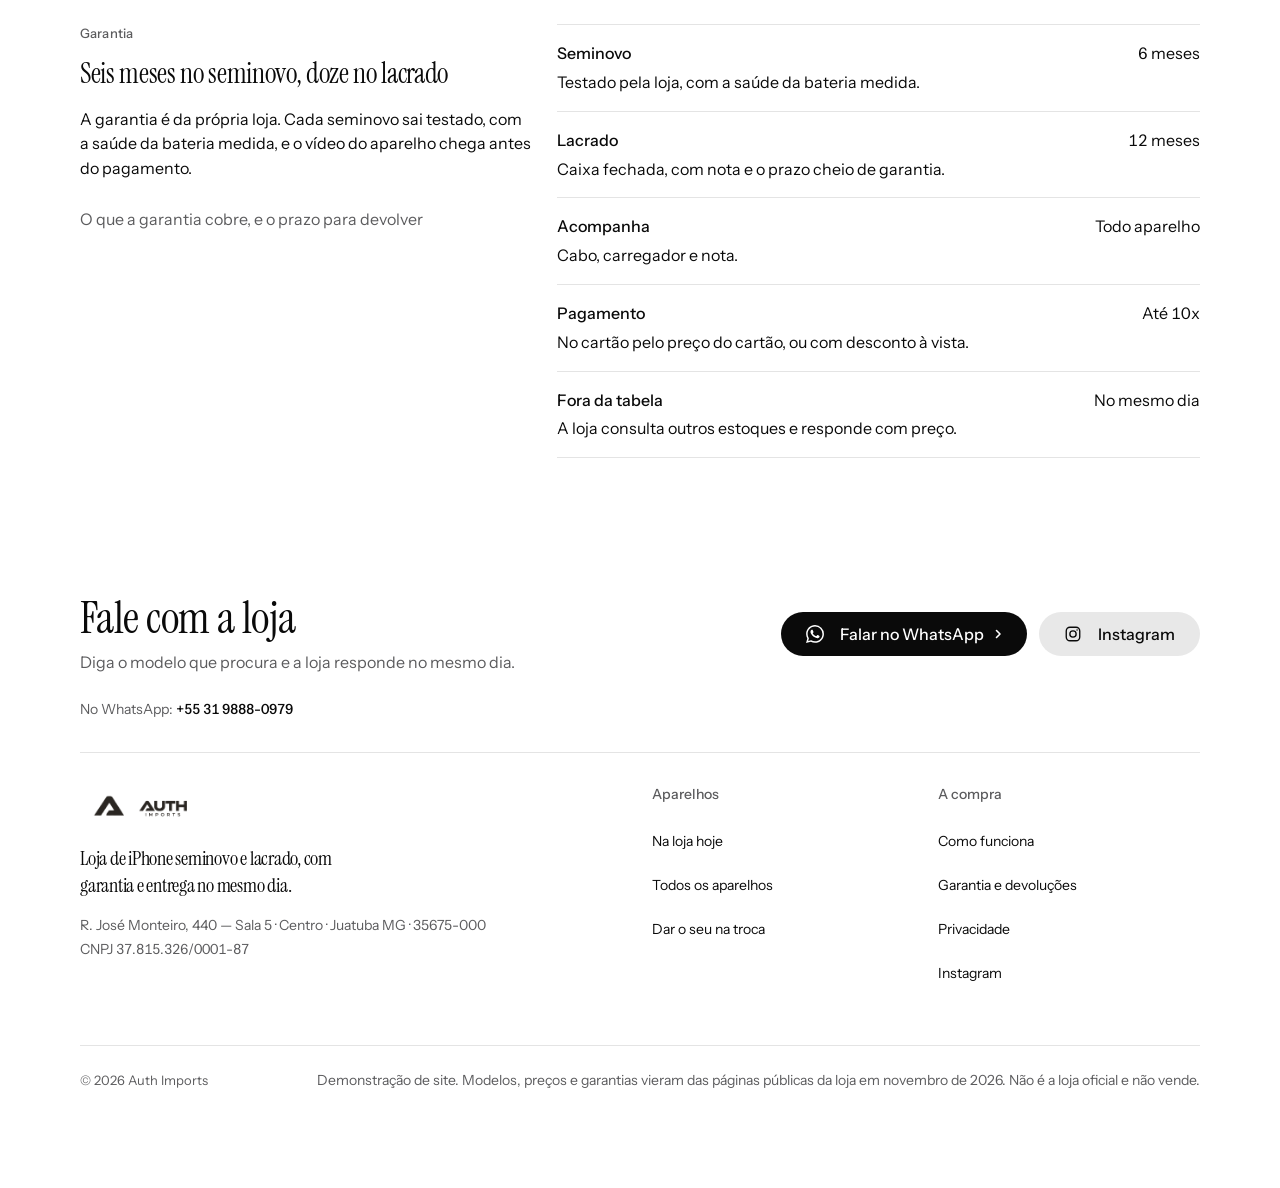
==== commit 4cc0f326: "Ancora, rolagem animada e conserto do publicar.cmd O publicar.cmd falhava. A causa nao era o Cloudfl" ====
--- a/site/index.html
+++ b/site/index.html
@@ -252,7 +252,6 @@
       <div class="nav__item"><a class="nav__link" href="politicas.html">Garantia</a></div>
       <div class="nav__item"><a class="nav__link" href="#como">Como funciona</a></div>
     </nav>
-    <span class="nav__local" data-loja-local aria-label="Onde fica a loja"></span>
     <button class="nav__toggle" type="button" aria-expanded="false" aria-label="Menu">
       <svg width="18" height="18" viewBox="0 0 18 18" aria-hidden="true"><path d="M2 5h14M2 13h14" stroke="currentColor" stroke-width="1.6" stroke-linecap="round"/></svg>
     </button>
--- a/site/assets/site.css
+++ b/site/assets/site.css
@@ -22,7 +22,17 @@
 }
 /* Como a compra funciona: a garantia fica dentro, ao lado da tabela de detalhes */
 .compra__base { margin-top: var(--s-8); align-items: start; row-gap: var(--s-6) }
-.garantia { scroll-margin-top: 96px }
+/* Vários botões do site só rolam a página (menu, "Ver o catálogo" da campanha,
+   "Ver todos os que estão na loja", paginação). Sem animação o conteúdo troca
+   de lugar num salto e a pessoa perde a referência de onde estava. */
+@media (prefers-reduced-motion: no-preference) {
+  html { scroll-behavior: smooth }
+}
+
+/* O menu é fixo: sem isto a âncora encosta a seção no topo da janela e o menu
+   come o título. Vale para toda seção com id, nas três páginas. */
+main > section[id], main > .section[id], .pol__bloco { scroll-margin-top: calc(var(--nav, 72px) + var(--s-5)) }
+.garantia { scroll-margin-top: calc(var(--nav, 72px) + var(--s-5)) }
 .garantia__titulo { font-family: var(--font-display); font-weight: var(--display-weight);
                     font-size: var(--t-h3); letter-spacing: var(--display-tracking); line-height: 1.15 }
 .garantia > p:last-child { color: var(--muted); max-width: 44ch }
@@ -45,10 +55,18 @@
    página que virou vitrine justamente para mostrar aparelho cedo. O hero encolhe
    e os dois botões dividem uma linha só. */
 @media (max-width: 639px) {
-  .inicial .hero--product .hero__stage { height: 104px }
-  main.inicial .hero--product .hero__head > .btn-row { display: flex; gap: var(--s-3) }
-  main.inicial .hero--product .hero__head > .btn-row > .btn { flex: 1 1 0; min-width: 0;
-                                                              justify-content: center; padding-inline: var(--s-3) }
+  /* O kit dá ao palco com recorte `min-height: 240px` e `flex: 1 1 auto` por
+     `.hero--product .hero__stage:is(:has(> img.is-cutout))` — (0,3,1). Para
+     vencer é preciso passar disso, daí o `main.inicial .hero.hero--product`. */
+  main.inicial .hero.hero--product .hero__stage { height: 104px; min-height: 0;
+                                                  flex: 0 0 auto; aspect-ratio: auto; margin-bottom: 0 }
+  /* a foto cabe inteira no palco menor: nada de recorte cortado ao meio */
+  main.inicial .hero.hero--product .hero__stage > img { width: 100%; height: 100%;
+                                                        object-fit: contain; object-position: center bottom }
+  main.inicial .hero.hero--product .hero__head > .btn-row { display: flex; flex-direction: row;
+                                                            flex-wrap: nowrap; gap: var(--s-3) }
+  main.inicial .hero.hero--product .hero__head > .btn-row > .btn { flex: 1 1 0; min-width: 0;
+                                                                   justify-content: center; padding-inline: var(--s-3) }
   main.inicial > .hero.hero--product { padding-bottom: var(--s-4) }
   main.inicial > #estoque { padding-top: var(--s-5) }
 }
@@ -140,12 +158,6 @@
 .footer__col li { margin: 0 }
 dialog.ficha .cap--btn { min-height: 44px }
 
-/* A barra do menu tinha 46% de largura vazia a direita e a marca ilhada no
-   meio. A praca da loja ocupa esse vazio com o dado que um comprador de
-   seminovo procura primeiro: onde fica. */
-.nav__local { font-size: var(--t-small); color: var(--muted); white-space: nowrap;
-              display: none; align-items: center; min-height: 44px }
-@media (min-width: 1024px) { .nav--split .nav__local { display: inline-flex } }
 
 /* O numero em texto: no desktop sem WhatsApp Web o link vira uma tela de QR
    sem saida, e a pessoa precisa do numero para digitar no telefone. */
